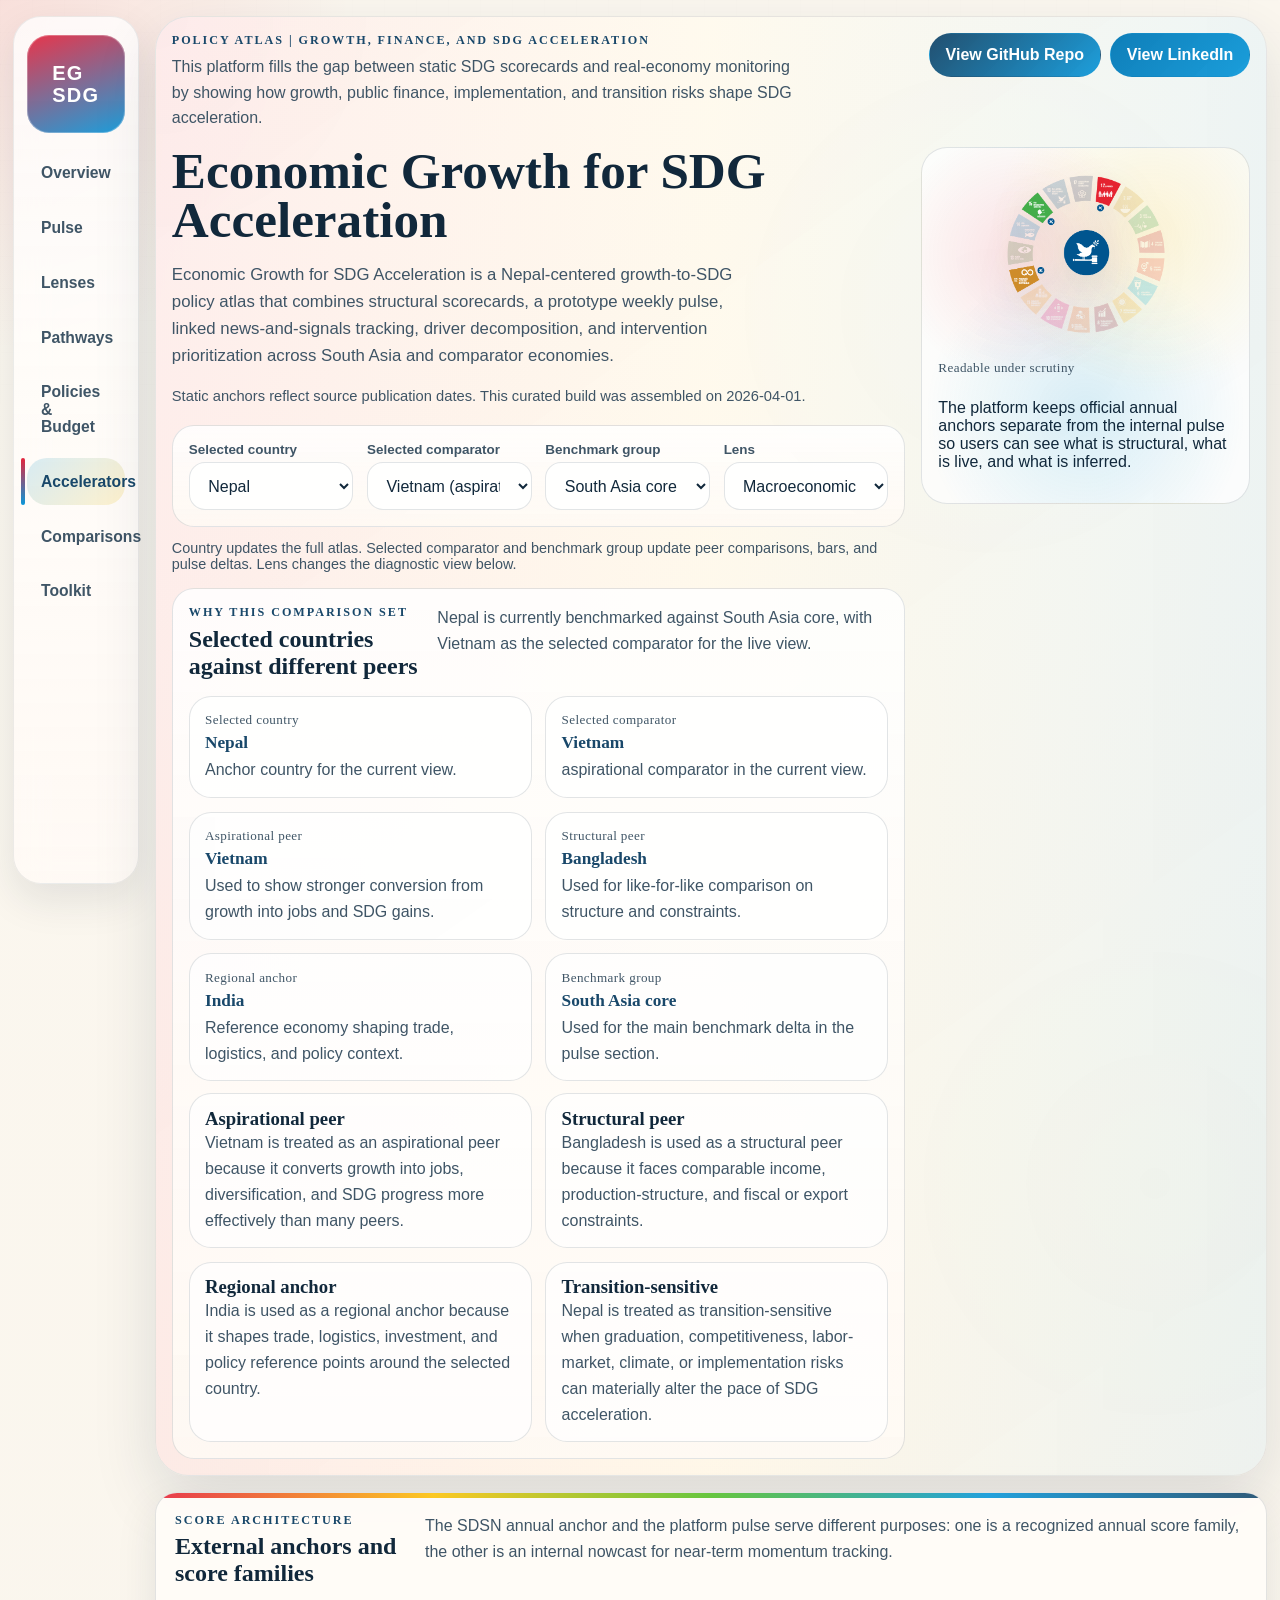
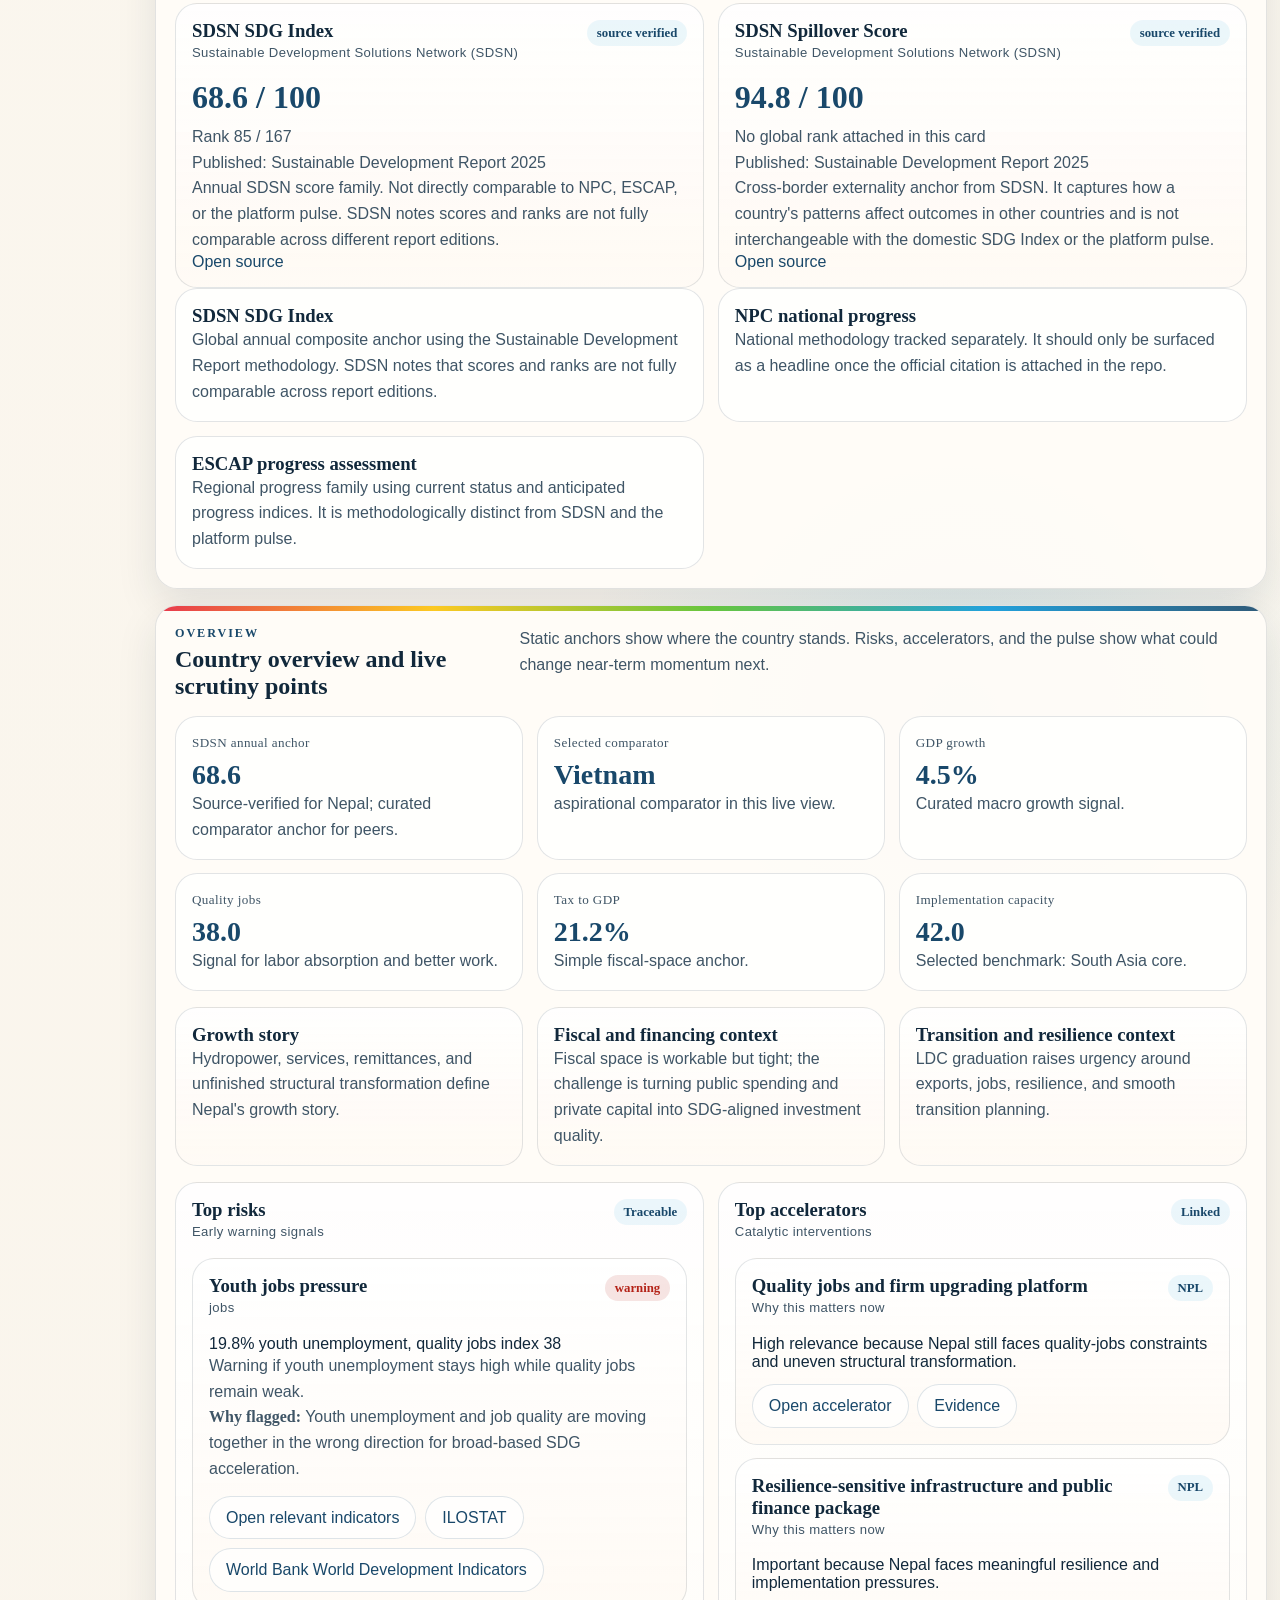
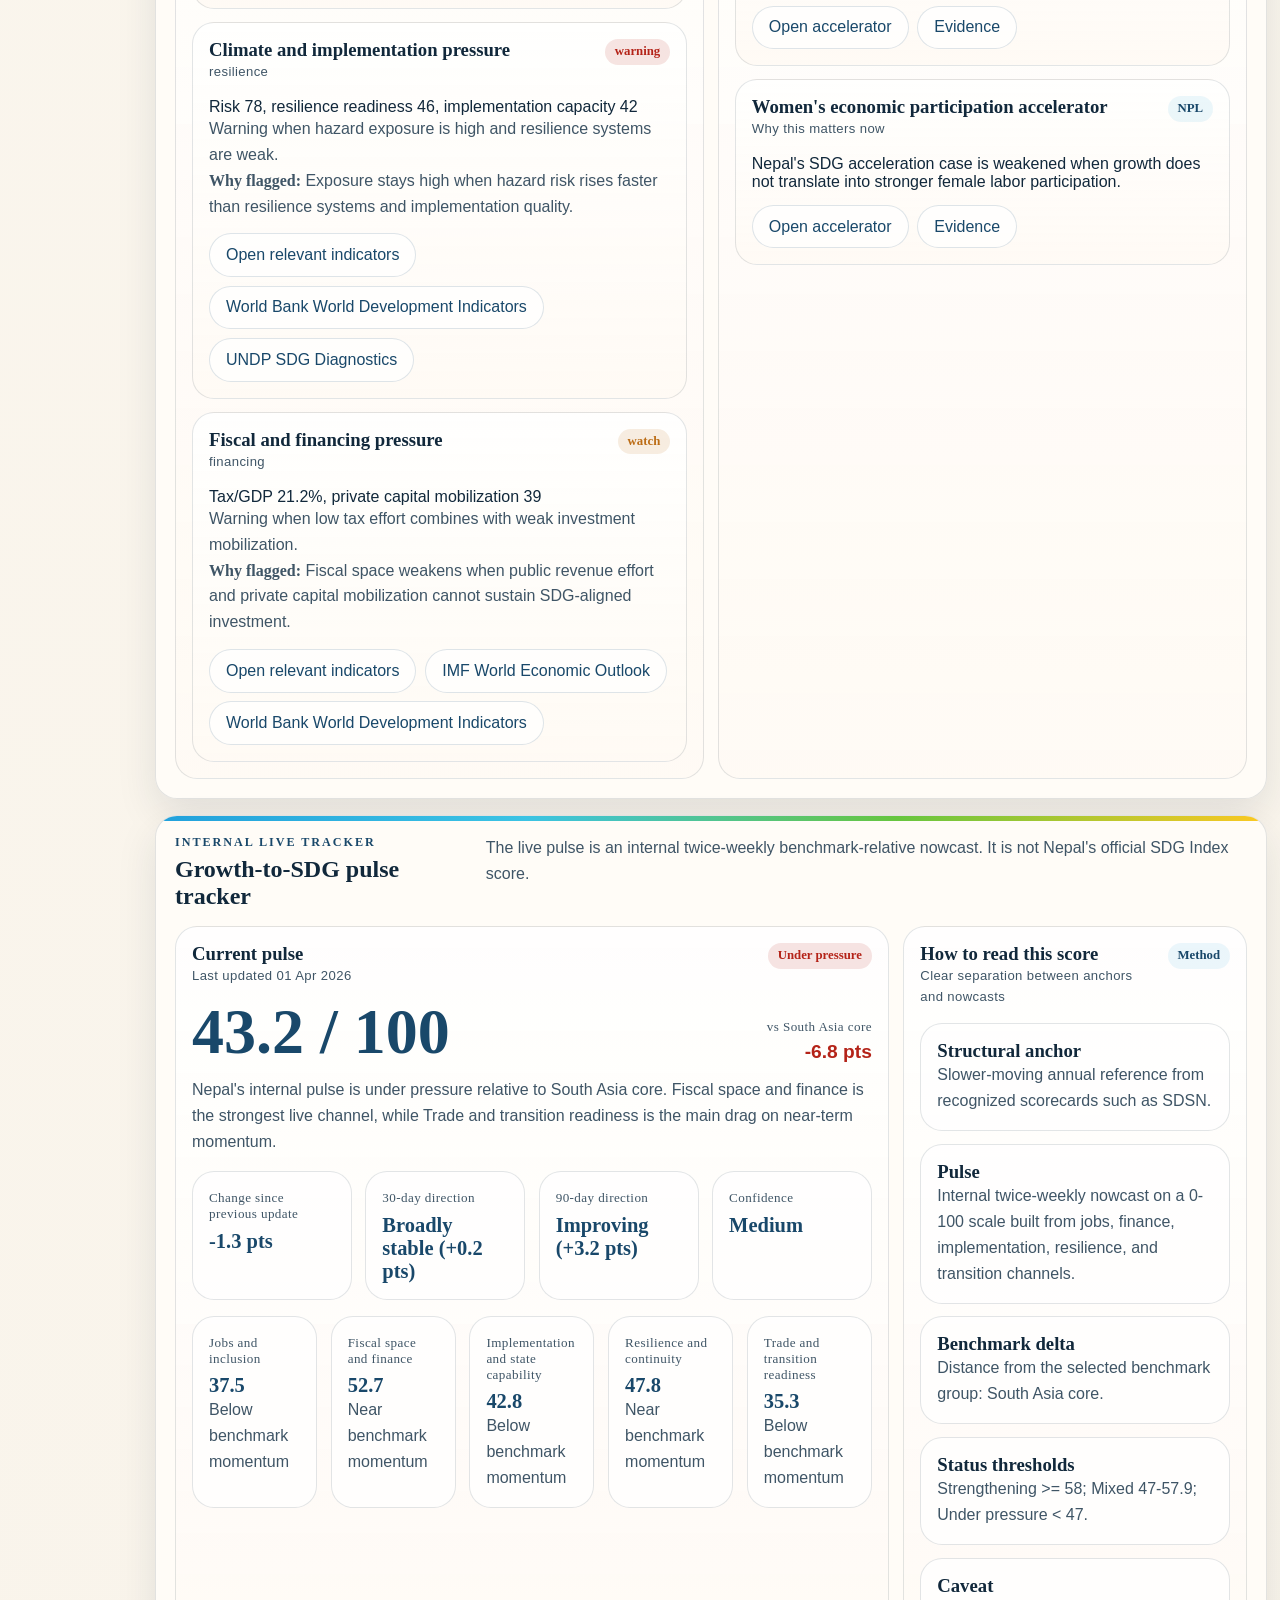
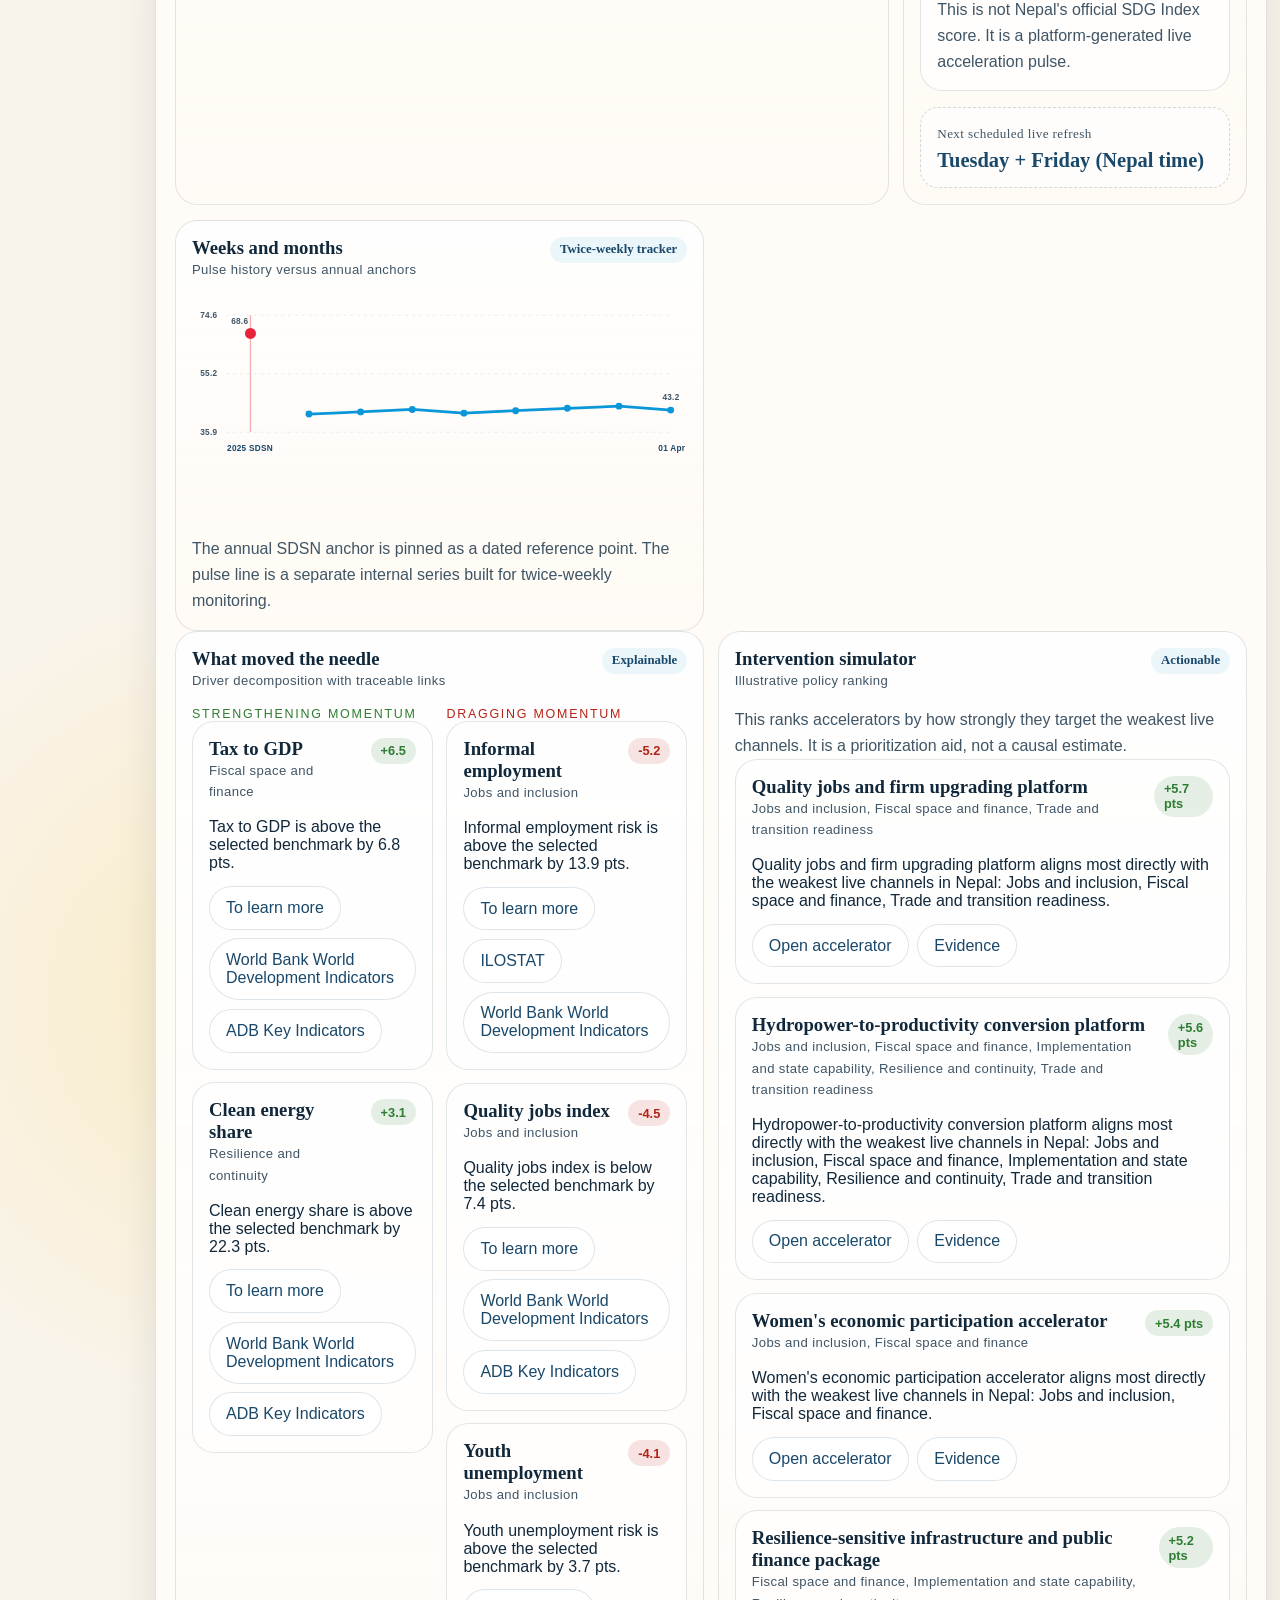
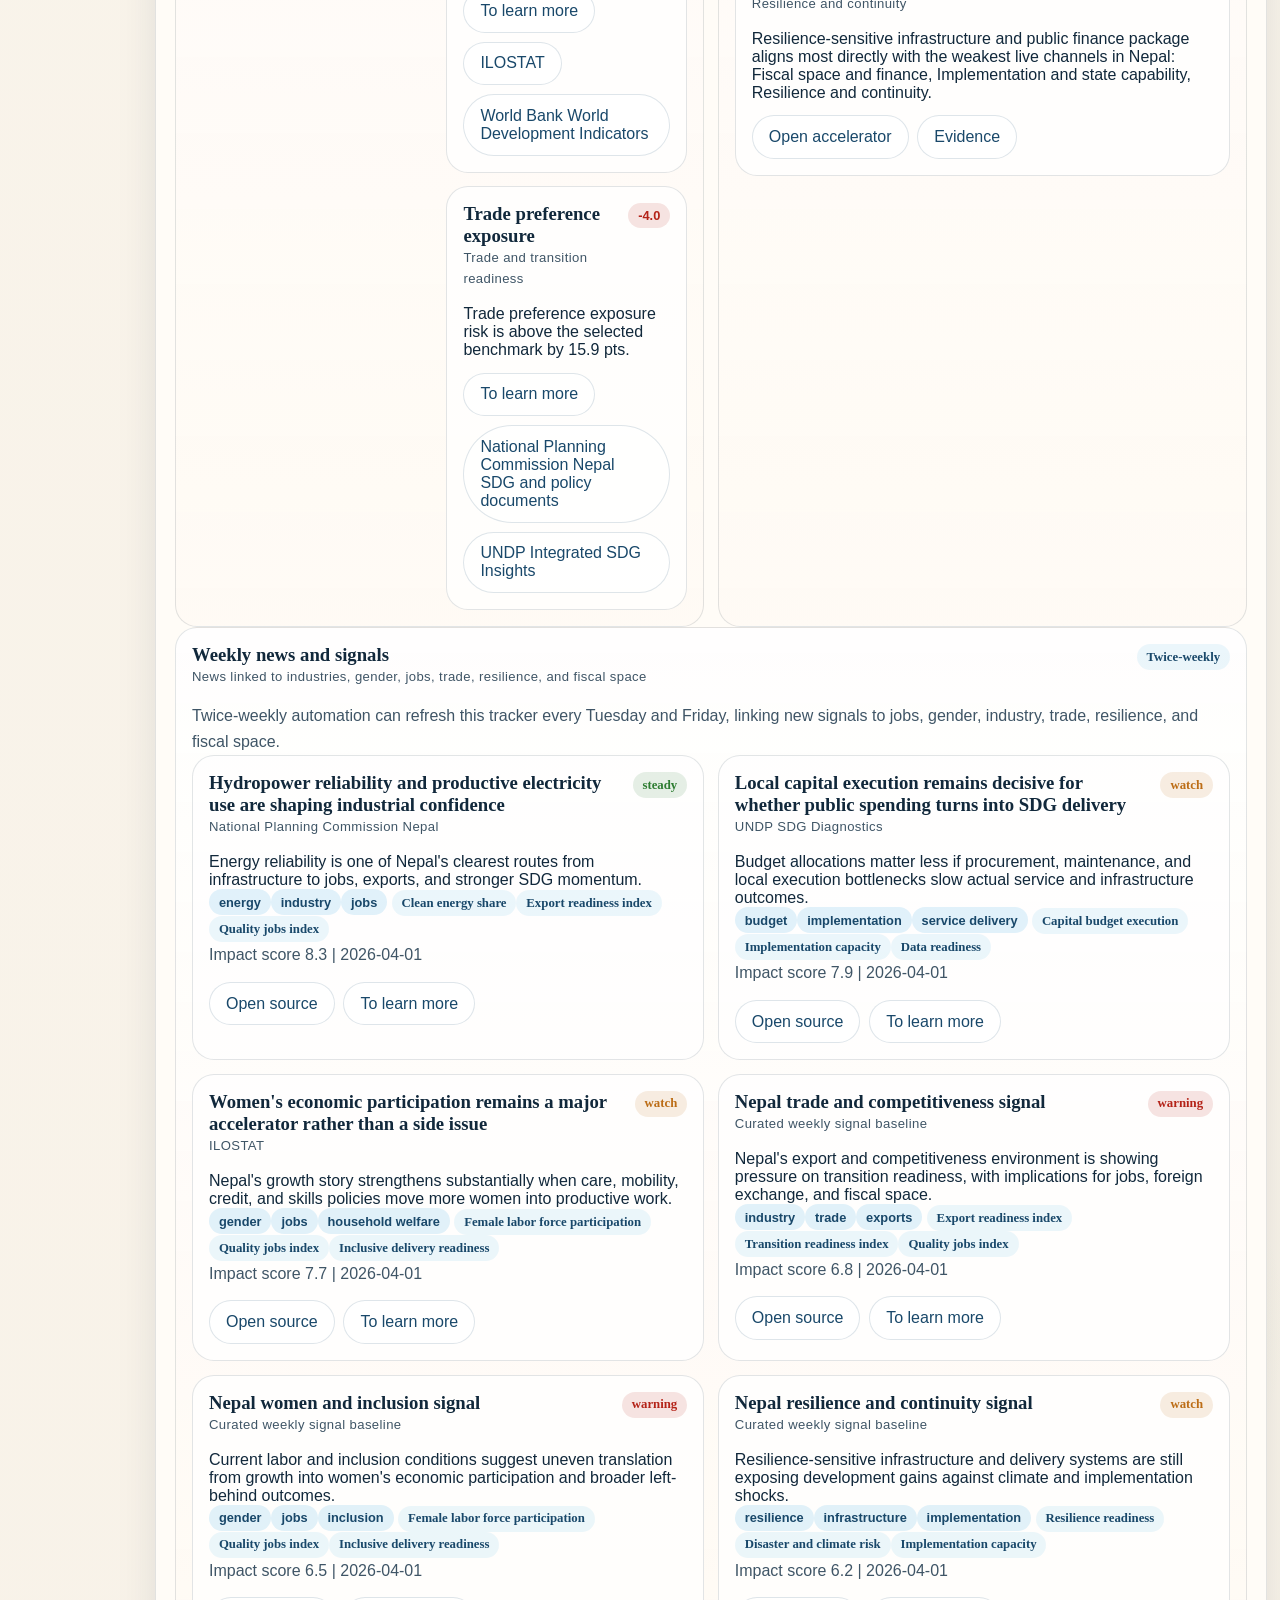
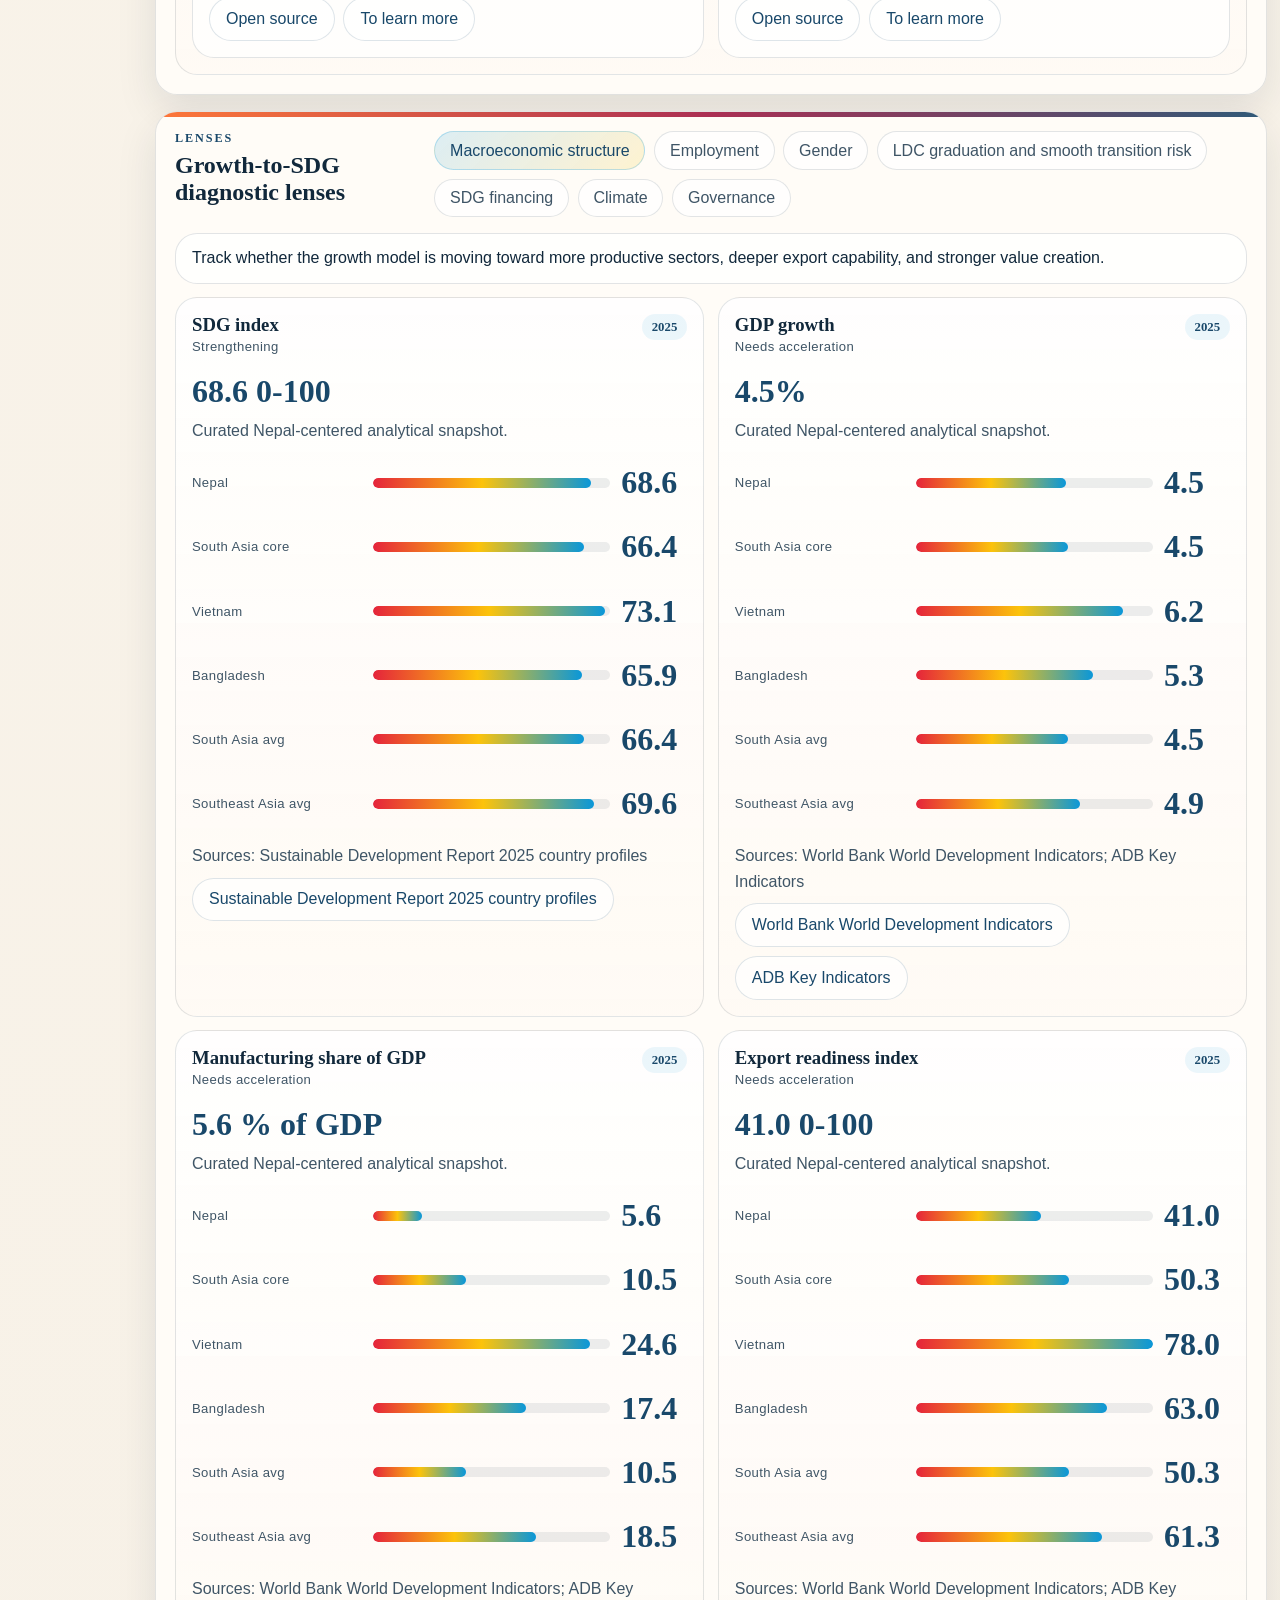
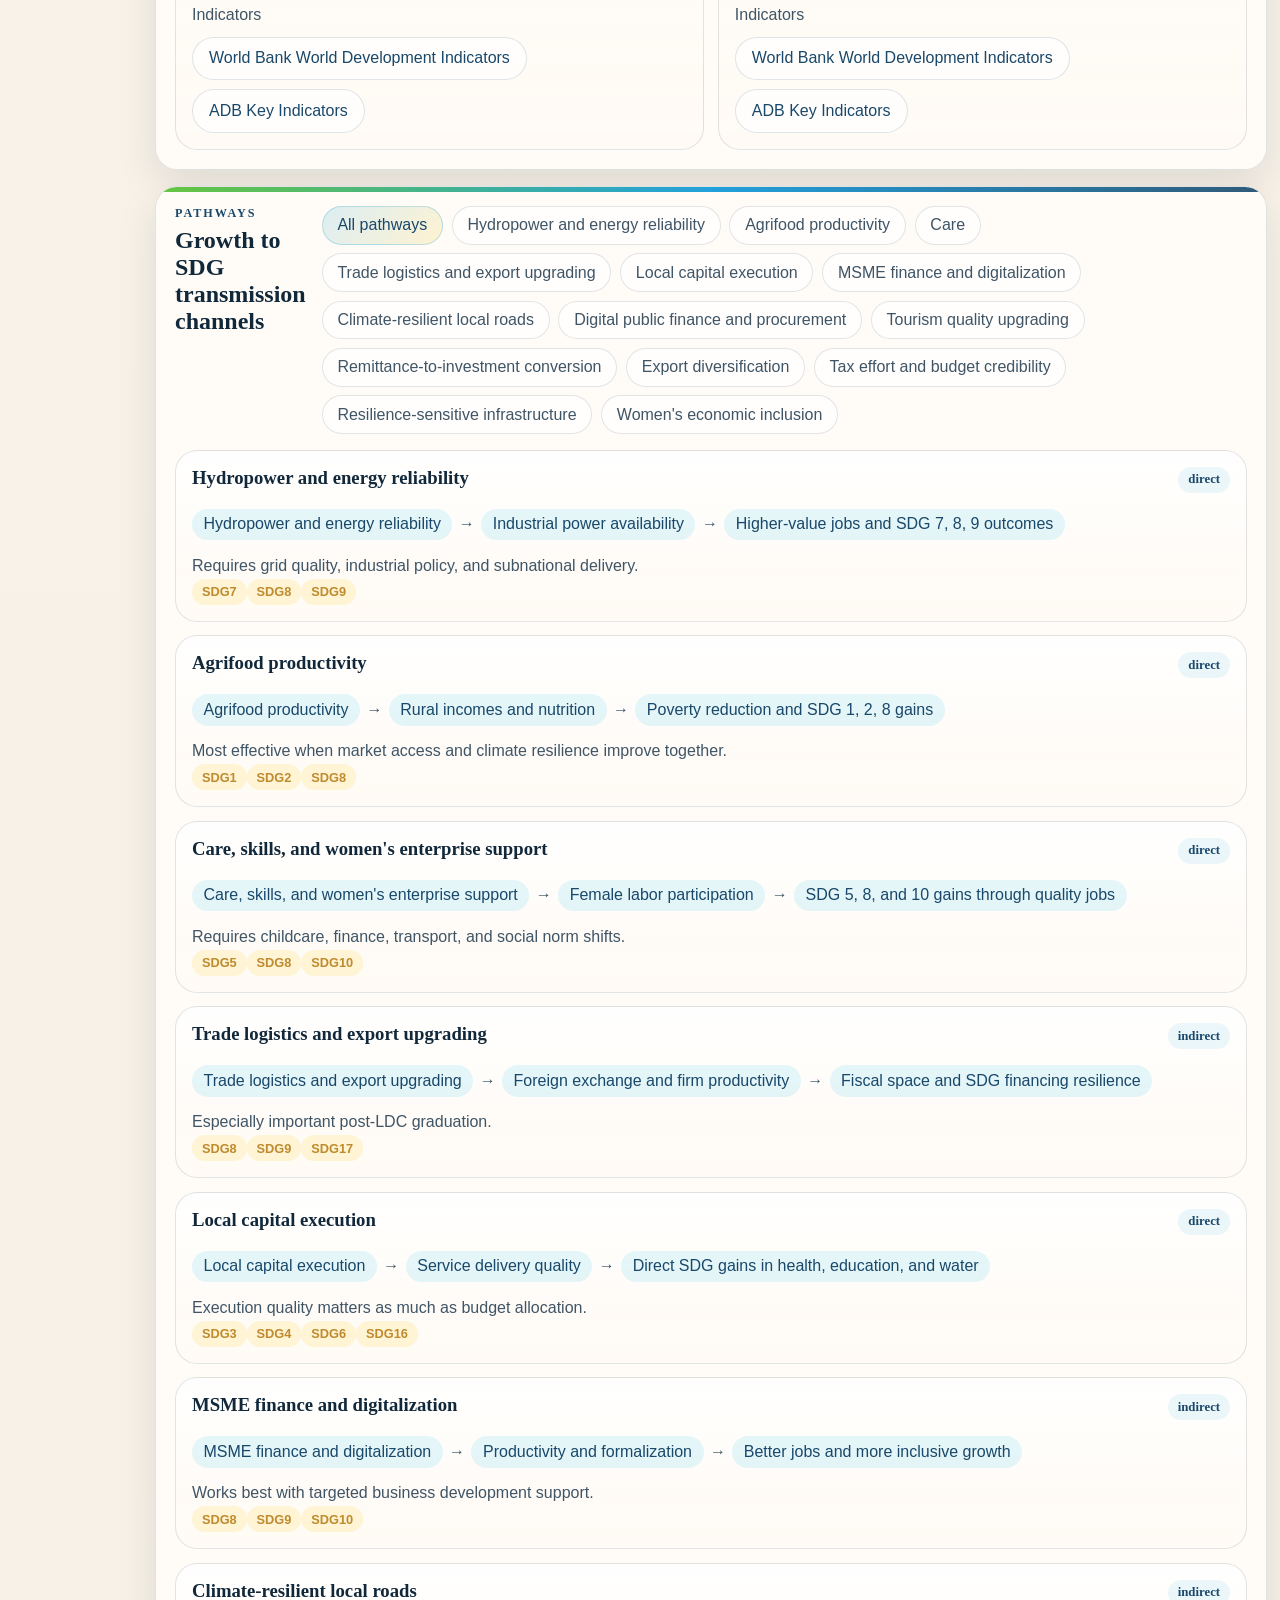
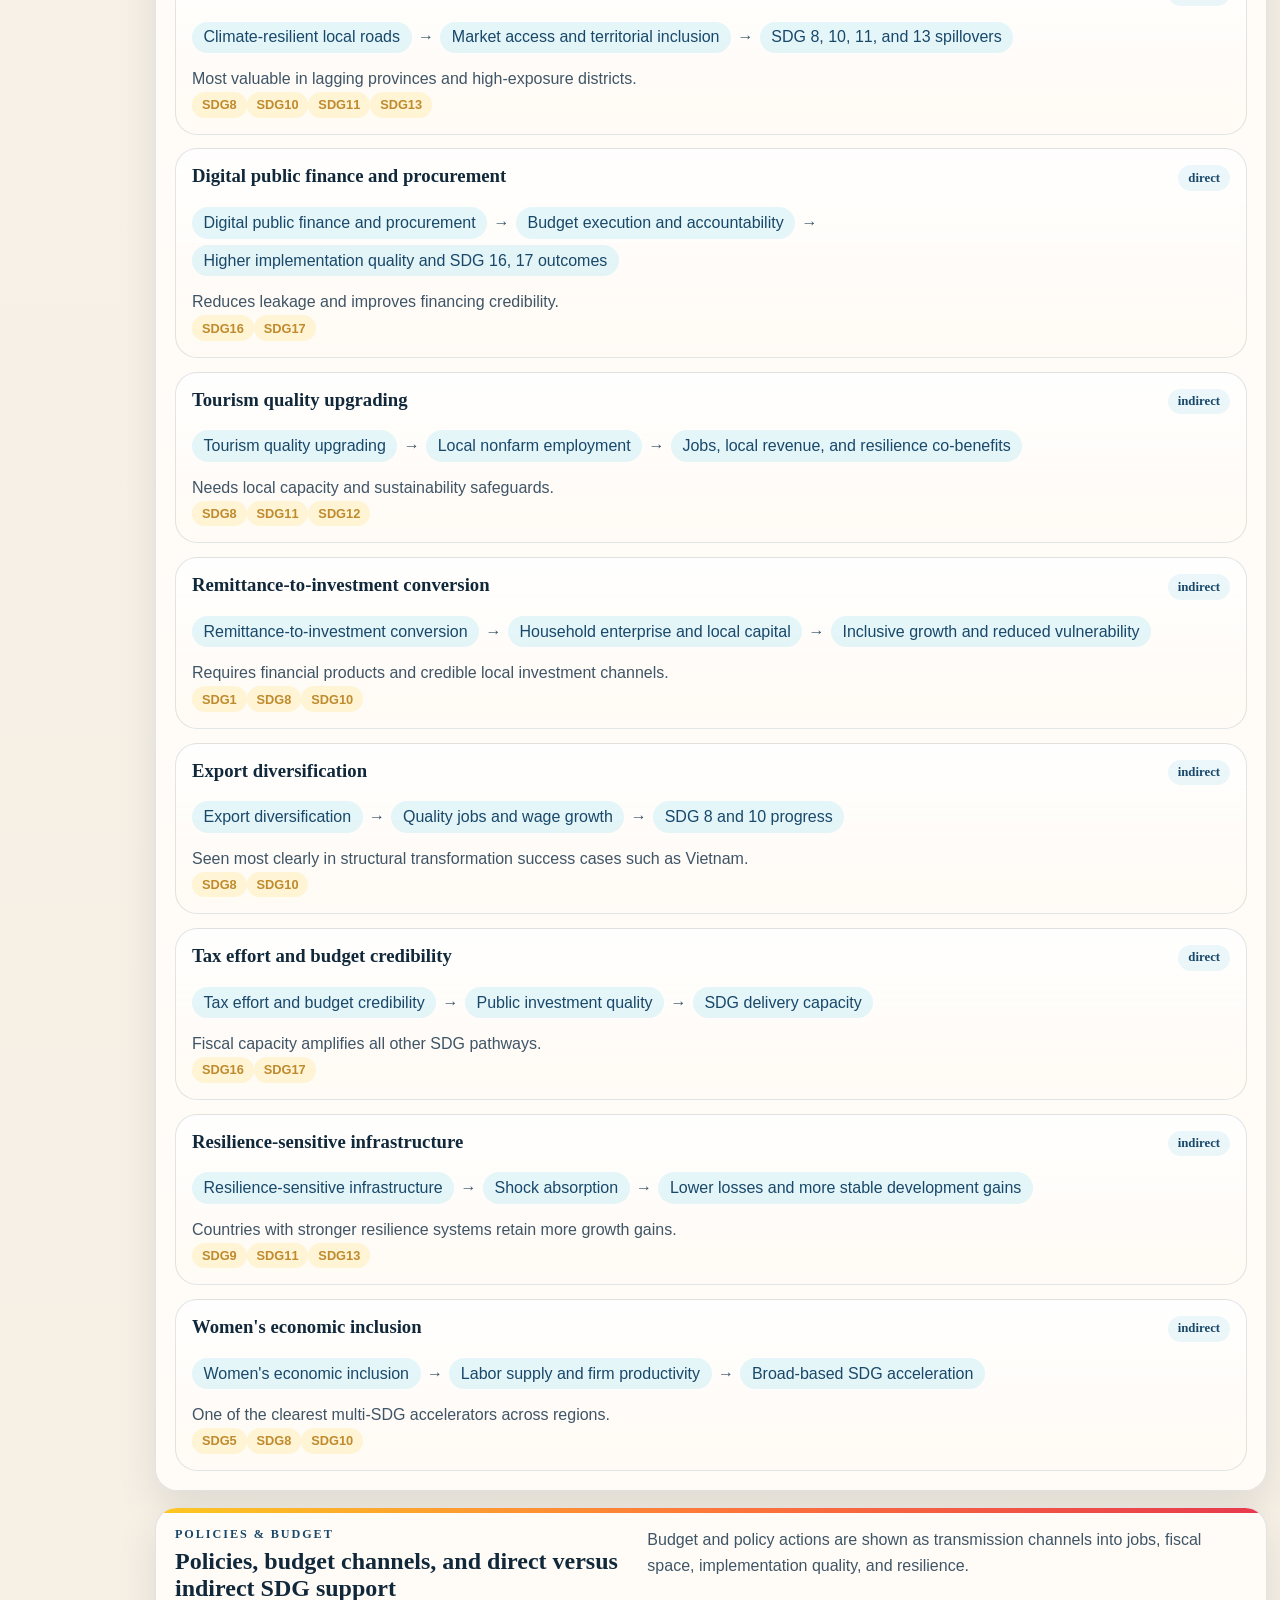
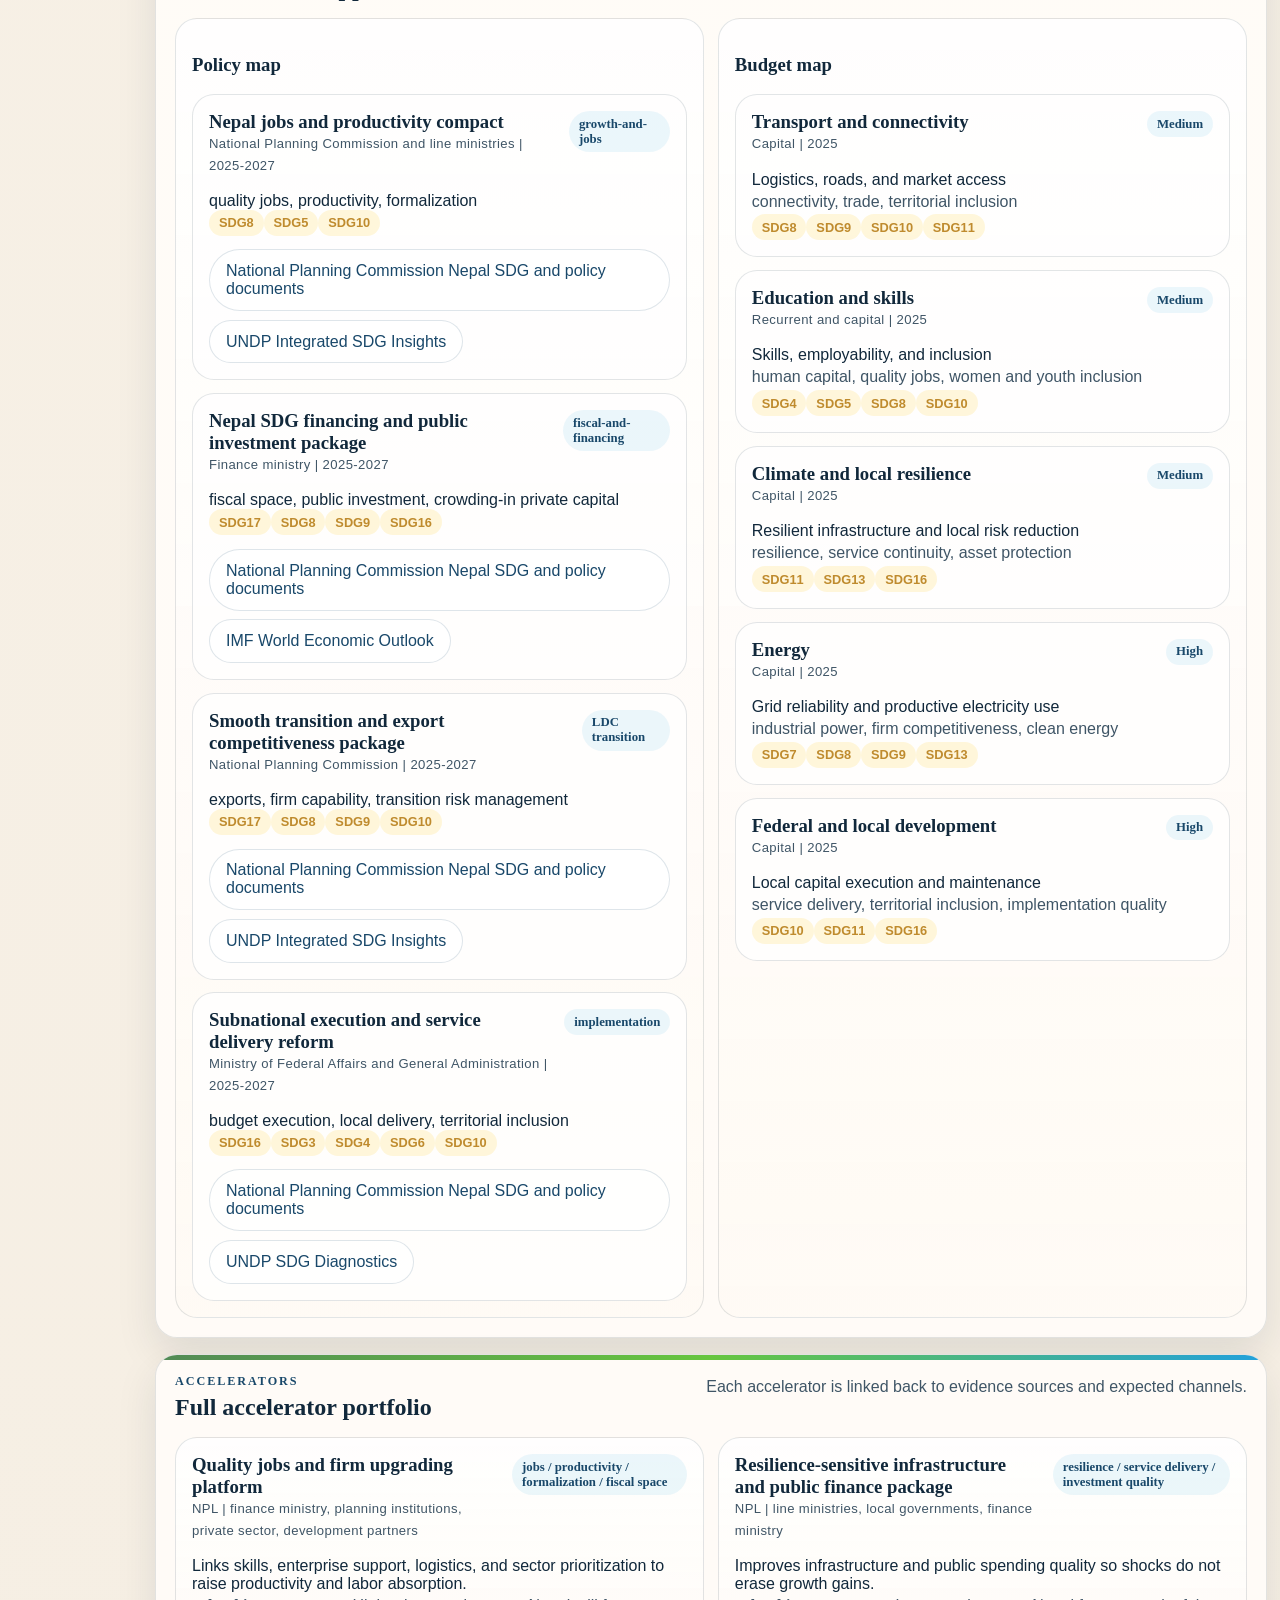
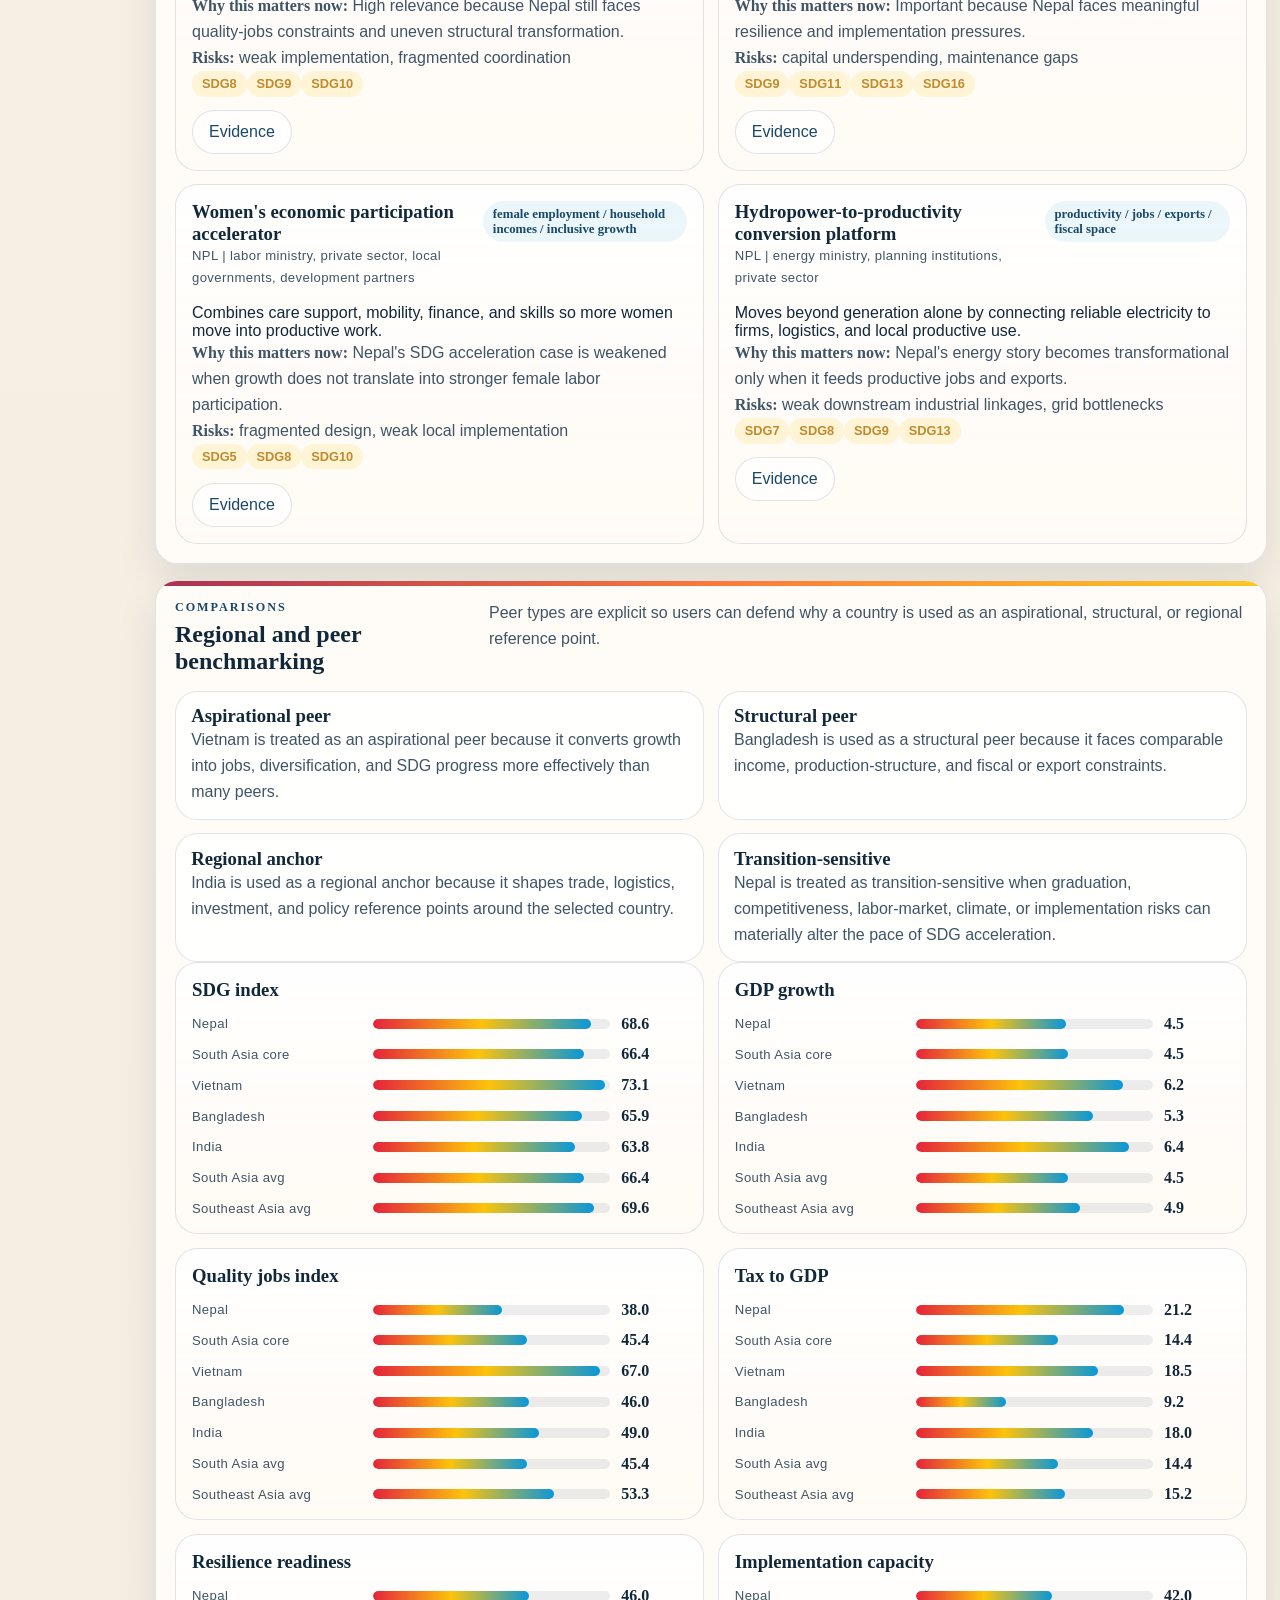
==== app/index.html @ 191ef78d "Use smaller SDG wheel logo and unfreeze hero" ====
<!DOCTYPE html>
<html lang="en">
  <head>
    <meta charset="UTF-8" />
    <meta name="viewport" content="width=device-width, initial-scale=1.0" />
    <meta name="theme-color" content="#0b2f45" />
    <meta name="mobile-web-app-capable" content="yes" />
    <meta name="apple-mobile-web-app-capable" content="yes" />
    <title>Economic Growth for SDG Acceleration</title>
    <link rel="manifest" href="./manifest.webmanifest" />
    <link rel="icon" href="./icon.svg" type="image/svg+xml" />
    <link rel="apple-touch-icon" href="./icon-192.png" />
    <link rel="stylesheet" href="./styles.css" />
  </head>
  <body>
    <div class="app-layout">
      <aside class="left-rail">
        <div class="rail-brand">EG<br />SDG</div>
        <nav class="rail-nav" aria-label="Section navigation">
          <a class="rail-link active" href="#overview">Overview</a>
          <a class="rail-link" href="#pulse">Pulse</a>
          <a class="rail-link" href="#lenses">Lenses</a>
          <a class="rail-link" href="#pathways">Pathways</a>
          <a class="rail-link" href="#policy-budget">Policies &amp; Budget</a>
          <a class="rail-link" href="#accelerators">Accelerators</a>
          <a class="rail-link" href="#comparisons">Comparisons</a>
          <a class="rail-link" href="#toolkit">Toolkit</a>
        </nav>
      </aside>

      <div class="content-shell">
        <header class="hero" id="overview">
          <div class="hero-topline">
            <div>
              <p class="eyebrow">Policy Atlas | Growth, Finance, and SDG Acceleration</p>
              <p class="gap-statement" id="gapStatement"></p>
            </div>
            <div class="top-actions">
              <a id="topGithubLink" class="button-secondary top-link-github" href="#" target="_blank" rel="noreferrer">View GitHub Repo</a>
              <a id="topLinkedinLink" class="button-secondary top-link-linkedin" href="#" target="_blank" rel="noreferrer">View LinkedIn</a>
            </div>
          </div>

          <div class="hero-main">
            <div class="hero-copy">
              <h1>Economic Growth for SDG Acceleration</h1>
              <p class="hero-description" id="heroDescription"></p>
              <p class="snapshot-stamp" id="snapshotStamp"></p>

              <div class="control-grid card-surface">
                <label>
                  <span>Selected country</span>
                  <select id="countrySelect"></select>
                </label>
                <label>
                  <span>Selected comparator</span>
                  <select id="peerSelect"></select>
                </label>
                <label>
                  <span>Benchmark group</span>
                  <select id="groupSelect"></select>
                </label>
                <label>
                  <span>Lens</span>
                  <select id="lensSelect"></select>
                </label>
              </div>
              <p class="control-note" id="controlNote"></p>

              <div class="peer-guide card-surface">
                <div class="section-head compact-head">
                  <div>
                    <p class="section-kicker">Why this comparison set</p>
                    <h2>Selected countries against different peers</h2>
                  </div>
                  <p class="section-note" id="heroPeerNote"></p>
                </div>
                <div id="peerStrip" class="peer-strip"></div>
                <div id="peerExplainGrid" class="peer-explain-grid"></div>
              </div>
            </div>

            <div class="hero-visual-card">
              <div class="hero-wheel-wrap">
                <img class="sdg-wheel-logo" src="./sdg-wheel-logo.png" alt="SDG wheel logo" />
              </div>
              <div class="hero-visual-note">
                <span class="panel-label">Readable under scrutiny</span>
                <p>The platform keeps official annual anchors separate from the internal pulse so users can see what is structural, what is live, and what is inferred.</p>
              </div>
            </div>
          </div>
        </header>

        <main class="main-stack">
          <section class="section-card card">
            <div class="section-head">
              <div>
                <p class="section-kicker">Score architecture</p>
                <h2>External anchors and score families</h2>
              </div>
              <p class="section-note" id="officialAnchorNote"></p>
            </div>
            <div id="externalAnchorGrid" class="card-grid anchor-grid"></div>
            <div id="scoreFamilyGrid" class="card-grid score-family-grid"></div>
          </section>

          <section class="section-card card overview-card-block">
            <div class="section-head">
              <div>
                <p class="section-kicker">Overview</p>
                <h2>Country overview and live scrutiny points</h2>
              </div>
              <p class="section-note">Static anchors show where the country stands. Risks, accelerators, and the pulse show what could change near-term momentum next.</p>
            </div>
            <div class="metric-grid" id="heroMetrics"></div>
            <div class="story-grid">
              <article class="story-card card-surface">
                <h3>Growth story</h3>
                <p id="growthStory"></p>
              </article>
              <article class="story-card card-surface">
                <h3>Fiscal and financing context</h3>
                <p id="financingStory"></p>
              </article>
              <article class="story-card card-surface">
                <h3>Transition and resilience context</h3>
                <p id="transitionStory"></p>
              </article>
            </div>
            <div class="dual-grid">
              <article class="subsection-card card-surface">
                <div class="subsection-head">
                  <div>
                    <h3>Top risks</h3>
                    <p class="mini-caption">Early warning signals</p>
                  </div>
                  <span class="mini-badge">Traceable</span>
                </div>
                <div id="riskList" class="stack-list"></div>
              </article>
              <article class="subsection-card card-surface">
                <div class="subsection-head">
                  <div>
                    <h3>Top accelerators</h3>
                    <p class="mini-caption">Catalytic interventions</p>
                  </div>
                  <span class="mini-badge">Linked</span>
                </div>
                <div id="topAccelerators" class="stack-list"></div>
              </article>
            </div>
          </section>

          <section id="pulse" class="section-card card pulse-section">
            <div class="section-head">
              <div>
                <p class="section-kicker">Internal live tracker</p>
                <h2>Growth-to-SDG pulse tracker</h2>
              </div>
              <p class="section-note" id="pulseMethodNote"></p>
            </div>

            <div class="pulse-hero-grid">
              <article class="pulse-primary card-surface">
                <div class="subsection-head">
                  <div>
                    <h3>Current pulse</h3>
                    <p class="mini-caption" id="pulseLastRefresh"></p>
                  </div>
                  <span class="status-badge" id="pulseStatusBadge">--</span>
                </div>
                <div class="pulse-score-row">
                  <strong id="pulseScore">--</strong>
                  <div class="pulse-delta-block">
                    <span class="metric-label" id="pulseBenchmarkLabel">vs selected benchmark</span>
                    <span id="pulseDelta" class="pulse-delta">--</span>
                  </div>
                </div>
                <p id="pulseSummaryText" class="indicator-note"></p>
                <div class="pulse-mini-metrics">
                  <article class="mini-metric card-surface soft-card">
                    <span class="metric-label">Change since previous update</span>
                    <strong id="pulseChangeSinceLast">--</strong>
                  </article>
                  <article class="mini-metric card-surface soft-card">
                    <span class="metric-label">30-day direction</span>
                    <strong id="pulse30Day">--</strong>
                  </article>
                  <article class="mini-metric card-surface soft-card">
                    <span class="metric-label">90-day direction</span>
                    <strong id="pulse90Day">--</strong>
                  </article>
                  <article class="mini-metric card-surface soft-card">
                    <span class="metric-label">Confidence</span>
                    <strong id="pulseConfidence">--</strong>
                  </article>
                </div>
                <div id="pulseChannels" class="channel-strip"></div>
              </article>

              <article class="score-explainer card-surface">
                <div class="subsection-head">
                  <div>
                    <h3>How to read this score</h3>
                    <p class="mini-caption">Clear separation between anchors and nowcasts</p>
                  </div>
                  <span class="mini-badge">Method</span>
                </div>
                <div id="scoreExplainer" class="explainer-list"></div>
                <div class="next-refresh-panel">
                  <span class="metric-label">Next scheduled live refresh</span>
                  <strong id="pulseNextRefresh">Tuesday + Friday</strong>
                </div>
              </article>
            </div>

            <div class="tracker-grid">
              <article class="tracker-panel card-surface">
                <div class="subsection-head">
                  <div>
                    <h3>Weeks and months</h3>
                    <p class="mini-caption">Pulse history versus annual anchors</p>
                  </div>
                  <span class="mini-badge">Twice-weekly tracker</span>
                </div>
                <div id="historyChart" class="svg-chart"></div>
                <p class="indicator-note" id="historyChartNote"></p>
              </article>
            </div>

            <div class="pulse-detail-grid">
              <article class="subsection-card card-surface">
                <div class="subsection-head">
                  <div>
                    <h3>What moved the needle</h3>
                    <p class="mini-caption">Driver decomposition with traceable links</p>
                  </div>
                  <span class="mini-badge">Explainable</span>
                </div>
                <div class="driver-columns">
                  <div>
                    <p class="driver-heading positive">Strengthening momentum</p>
                    <div id="positiveDrivers" class="stack-list compact-list"></div>
                  </div>
                  <div>
                    <p class="driver-heading negative">Dragging momentum</p>
                    <div id="negativeDrivers" class="stack-list compact-list"></div>
                  </div>
                </div>
              </article>

              <article class="subsection-card card-surface">
                <div class="subsection-head">
                  <div>
                    <h3>Intervention simulator</h3>
                    <p class="mini-caption">Illustrative policy ranking</p>
                  </div>
                  <span class="mini-badge">Actionable</span>
                </div>
                <p class="indicator-note">This ranks accelerators by how strongly they target the weakest live channels. It is a prioritization aid, not a causal estimate.</p>
                <div id="interventionPriority" class="stack-list compact-list"></div>
              </article>
            </div>

            <article class="subsection-card card-surface news-board-card">
              <div class="subsection-head">
                <div>
                  <h3>Weekly news and signals</h3>
                  <p class="mini-caption">News linked to industries, gender, jobs, trade, resilience, and fiscal space</p>
                </div>
                <span class="mini-badge">Twice-weekly</span>
              </div>
              <p class="indicator-note" id="newsRefreshNote"></p>
              <div id="newsSignalBoard" class="news-signal-grid"></div>
            </article>
          </section>

          <section id="lenses" class="section-card card">
            <div class="section-head">
              <div>
                <p class="section-kicker">Lenses</p>
                <h2>Growth-to-SDG diagnostic lenses</h2>
              </div>
              <div class="chip-row" id="lensChips"></div>
            </div>
            <div id="lensIntro" class="lens-intro card-surface soft-card"></div>
            <div id="lensIndicatorGrid" class="indicator-grid"></div>
          </section>

          <section id="pathways" class="section-card card">
            <div class="section-head">
              <div>
                <p class="section-kicker">Pathways</p>
                <h2>Growth to SDG transmission channels</h2>
              </div>
              <div class="chip-row" id="pathwayFilters"></div>
            </div>
            <div id="pathwayExplorer" class="pathway-grid"></div>
          </section>

          <section id="policy-budget" class="section-card card">
            <div class="section-head">
              <div>
                <p class="section-kicker">Policies &amp; Budget</p>
                <h2>Policies, budget channels, and direct versus indirect SDG support</h2>
              </div>
              <p class="section-note">Budget and policy actions are shown as transmission channels into jobs, fiscal space, implementation quality, and resilience.</p>
            </div>
            <div class="dual-grid">
              <article class="subsection-card card-surface">
                <h3>Policy map</h3>
                <div id="policyList" class="stack-list"></div>
              </article>
              <article class="subsection-card card-surface">
                <h3>Budget map</h3>
                <div id="budgetList" class="stack-list"></div>
              </article>
            </div>
          </section>

          <section id="accelerators" class="section-card card">
            <div class="section-head">
              <div>
                <p class="section-kicker">Accelerators</p>
                <h2>Full accelerator portfolio</h2>
              </div>
              <p class="section-note">Each accelerator is linked back to evidence sources and expected channels.</p>
            </div>
            <div id="acceleratorGrid" class="card-grid"></div>
          </section>

          <section id="comparisons" class="section-card card">
            <div class="section-head">
              <div>
                <p class="section-kicker">Comparisons</p>
                <h2>Regional and peer benchmarking</h2>
              </div>
              <p class="section-note">Peer types are explicit so users can defend why a country is used as an aspirational, structural, or regional reference point.</p>
            </div>
            <div id="comparisonPeerGuide" class="peer-explain-grid comparison-guide"></div>
            <div id="comparisonGrid" class="comparison-grid"></div>
          </section>

          <section id="toolkit" class="section-card card">
            <div class="section-head">
              <div>
                <p class="section-kicker">Toolkit</p>
                <h2>Country analysis instruments</h2>
              </div>
              <p class="section-note">This is the analytical toolkit behind the platform's narratives and prioritization logic.</p>
            </div>
            <div id="toolkitGrid" class="card-grid"></div>
          </section>

          <section id="sources" class="section-card card">
            <div class="section-head">
              <div>
                <p class="section-kicker">Methods and sources</p>
                <h2>Traceability, caveats, and documentation</h2>
              </div>
              <p class="section-note" id="methodNote"></p>
            </div>
            <div class="dual-grid methods-grid">
              <article class="subsection-card card-surface">
                <h3>Methodology and repo</h3>
                <p class="indicator-note">Use the repository for the full methodology, data files, workflow history, and evidence trail behind the platform's public view.</p>
                <div class="link-stack" id="methodLinkStack"></div>
              </article>
              <article class="subsection-card card-surface">
                <h3>Source registry</h3>
                <div id="sourceList" class="stack-list"></div>
              </article>
            </div>
          </section>
        </main>

        <footer class="site-footer">
          <div>
            <strong>Economic Growth for SDG Acceleration</strong>
            <p id="footerCredit">Developer - Applied Economist NIRNAYA BHATTA</p>
          </div>
          <div class="footer-links">
            <a id="footerGithubLink" href="#" target="_blank" rel="noreferrer">GitHub</a>
            <a id="footerLinkedinLink" href="#" target="_blank" rel="noreferrer">LinkedIn</a>
          </div>
        </footer>
      </div>
    </div>

    <script src="./app.js" type="module"></script>
  </body>
</html>
---- app/styles.css ----
:root {
  --bg-1: #fbf7ef;
  --bg-2: #f4ece0;
  --surface: rgba(255, 251, 246, 0.82);
  --surface-strong: rgba(255, 252, 248, 0.94);
  --surface-soft: rgba(255, 255, 255, 0.68);
  --ink: #11283b;
  --ink-soft: #3f5566;
  --line: rgba(17, 40, 59, 0.12);
  --shadow-lg: 0 24px 64px rgba(17, 40, 59, 0.13);
  --shadow-md: 0 16px 40px rgba(17, 40, 59, 0.1);
  --radius-xl: 30px;
  --radius-lg: 22px;
  --radius-md: 16px;
  --red: #e5243b;
  --orange: #fd6925;
  --amber: #fcc30b;
  --green: #56c02b;
  --blue: #0a97d9;
  --navy: #19486a;
  --teal: #26bde2;
  --moss: #3f7e44;
  --rose: #a21942;
  --gold: #bf8b2e;
  --danger: #b42318;
  --warning: #bc6d16;
  --success: #2e7d32;
}

* {
  box-sizing: border-box;
}

html {
  scroll-behavior: smooth;
}

body {
  margin: 0;
  min-height: 100vh;
  color: var(--ink);
  font-family: "Avenir Next", "Segoe UI", sans-serif;
  background:
    radial-gradient(circle at top left, rgba(229, 36, 59, 0.11), transparent 22rem),
    radial-gradient(circle at 20% 30%, rgba(252, 195, 11, 0.16), transparent 26rem),
    radial-gradient(circle at 75% 12%, rgba(10, 151, 217, 0.12), transparent 24rem),
    radial-gradient(circle at 78% 40%, rgba(86, 192, 43, 0.14), transparent 18rem),
    linear-gradient(180deg, var(--bg-1), var(--bg-2));
  -webkit-text-size-adjust: 100%;
}

body::before {
  content: "";
  position: fixed;
  inset: 0;
  pointer-events: none;
  background-image:
    linear-gradient(rgba(17, 40, 59, 0.02) 1px, transparent 1px),
    linear-gradient(90deg, rgba(17, 40, 59, 0.02) 1px, transparent 1px);
  background-size: 32px 32px;
  mask-image: linear-gradient(180deg, rgba(0, 0, 0, 0.28), transparent 70%);
}

h1,
h2,
h3,
h4,
strong,
.eyebrow,
.section-kicker,
.metric-label,
.mini-badge,
.status-badge,
.pill,
.panel-label {
  font-family: "Iowan Old Style", "Palatino Linotype", serif;
}

button,
select,
a {
  font: inherit;
}

a {
  color: var(--navy);
  text-decoration: none;
}

a:hover {
  text-decoration: underline;
}

img {
  max-width: 100%;
  display: block;
}

.app-layout {
  width: min(1580px, calc(100% - 1.6rem));
  margin: 0 auto;
  padding: 1rem 0 2.8rem;
  display: grid;
  grid-template-columns: 126px minmax(0, 1fr);
  gap: 1rem;
}

.left-rail {
  position: sticky;
  top: 1rem;
  align-self: start;
  display: flex;
  flex-direction: column;
  gap: 1rem;
  padding: 1.1rem 0.8rem;
  min-height: calc(100vh - 2rem);
  border: 1px solid rgba(17, 40, 59, 0.08);
  border-radius: 28px;
  background: linear-gradient(180deg, rgba(255, 255, 255, 0.76), rgba(255, 250, 245, 0.9));
  backdrop-filter: blur(16px);
  box-shadow: var(--shadow-md);
}

.rail-brand {
  display: grid;
  place-items: center;
  aspect-ratio: 1;
  border-radius: 22px;
  background: linear-gradient(160deg, rgba(229, 36, 59, 0.92), rgba(10, 151, 217, 0.92));
  color: white;
  font-size: 1.25rem;
  font-weight: 800;
  line-height: 1.1;
  text-transform: uppercase;
  letter-spacing: 0.06em;
  box-shadow: inset 0 0 0 1px rgba(255, 255, 255, 0.28);
}

.rail-nav {
  display: flex;
  flex-direction: column;
  gap: 0.45rem;
}

.rail-link {
  position: relative;
  padding: 0.95rem 0.9rem;
  border-radius: 20px;
  color: var(--ink-soft);
  font-size: 0.98rem;
  font-weight: 700;
  line-height: 1.1;
  text-decoration: none;
  transition: transform 0.18s ease, background 0.18s ease, color 0.18s ease;
}

.rail-link:hover {
  background: rgba(10, 151, 217, 0.08);
  color: var(--ink);
  text-decoration: none;
  transform: translateX(1px);
}

.rail-link.active {
  background: linear-gradient(135deg, rgba(10, 151, 217, 0.16), rgba(252, 195, 11, 0.18));
  color: var(--navy);
  font-weight: 700;
}

.rail-link.active::before {
  content: "";
  position: absolute;
  inset: 0 auto 0 -0.35rem;
  width: 4px;
  border-radius: 999px;
  background: linear-gradient(180deg, var(--red), var(--blue));
}

.content-shell {
  min-width: 0;
}

.card,
.card-surface,
.soft-card,
.overview-card,
.news-card,
.peer-strip-card,
.peer-explain-card {
  border: 1px solid var(--line);
  border-radius: var(--radius-lg);
  background: var(--surface-strong);
  box-shadow: var(--shadow-md);
}

.card-surface,
.soft-card,
.overview-card,
.news-card,
.peer-strip-card,
.peer-explain-card {
  box-shadow: none;
}

.hero {
  position: relative;
  overflow: hidden;
  padding: 1rem;
  border: 1px solid rgba(17, 40, 59, 0.1);
  border-radius: 34px;
  background:
    linear-gradient(145deg, rgba(255, 253, 250, 0.92), rgba(255, 248, 240, 0.9)),
    radial-gradient(circle at top left, rgba(229, 36, 59, 0.14), transparent 16rem),
    radial-gradient(circle at 75% 20%, rgba(10, 151, 217, 0.14), transparent 18rem),
    radial-gradient(circle at 90% 80%, rgba(86, 192, 43, 0.11), transparent 18rem);
  backdrop-filter: blur(20px);
  box-shadow: var(--shadow-lg);
}

.hero::before {
  content: "";
  position: absolute;
  inset: 0;
  background: linear-gradient(90deg, rgba(229, 36, 59, 0.1), rgba(252, 195, 11, 0.06), rgba(10, 151, 217, 0.1));
  opacity: 0.7;
  pointer-events: none;
}

.hero-topline,
.hero-main,
.main-stack,
.section-head,
.subsection-head,
.link-row,
.footer-links,
.top-actions,
.chip-row,
.chip-set,
.pathway-flow,
.pulse-score-row,
.pulse-mini-metrics,
.driver-columns,
.site-footer {
  position: relative;
  z-index: 1;
}

.hero-topline {
  display: flex;
  align-items: flex-start;
  justify-content: space-between;
  gap: 1rem;
  margin-bottom: 1rem;
}

.eyebrow,
.section-kicker {
  margin: 0 0 0.35rem;
  font-size: 0.76rem;
  font-weight: 700;
  letter-spacing: 0.16em;
  text-transform: uppercase;
  color: var(--navy);
}

.gap-statement,
.hero-description,
.snapshot-stamp,
.section-note,
.indicator-note,
.mini-caption,
.meta-line,
.peer-explain-card p,
.story-card p,
.tool-card p,
.score-family-card p,
.peer-strip-card p,
.explainer-item p {
  margin: 0;
  color: var(--ink-soft);
  line-height: 1.62;
}

.gap-statement {
  font-size: 1rem;
  max-width: 70ch;
}

.top-actions {
  display: flex;
  gap: 0.55rem;
  flex-wrap: wrap;
  justify-content: flex-end;
}

.button-secondary,
.method-link,
.link-row a,
.footer-links a {
  display: inline-flex;
  align-items: center;
  justify-content: center;
  gap: 0.35rem;
  padding: 0.74rem 1rem;
  border-radius: 999px;
  border: 1px solid rgba(25, 72, 106, 0.14);
  background: rgba(255, 255, 255, 0.7);
  color: var(--navy);
  text-decoration: none;
  transition: transform 0.18s ease, box-shadow 0.18s ease, background 0.18s ease;
}

.top-link-github {
  background: linear-gradient(135deg, rgba(25, 72, 106, 0.96), rgba(10, 151, 217, 0.92));
  color: #fff;
  border-color: transparent;
  font-weight: 700;
}

.top-link-linkedin {
  background: linear-gradient(135deg, rgba(0, 119, 181, 0.94), rgba(10, 151, 217, 0.92));
  color: #fff;
  border-color: transparent;
  font-weight: 700;
}

.button-secondary:hover,
.method-link:hover,
.link-row a:hover,
.footer-links a:hover {
  text-decoration: none;
  transform: translateY(-1px);
  box-shadow: 0 10px 24px rgba(25, 72, 106, 0.12);
  background: rgba(255, 255, 255, 0.9);
}

.hero-main {
  display: grid;
  grid-template-columns: minmax(0, 1.45fr) minmax(280px, 0.65fr);
  gap: 1rem;
  align-items: start;
}

.hero-copy {
  display: grid;
  gap: 1rem;
}

.hero-copy h1 {
  margin: 0;
  font-size: clamp(2.45rem, 4vw, 4.35rem);
  line-height: 0.95;
  color: var(--ink);
}

.hero-description {
  font-size: 1.05rem;
  max-width: 64ch;
}

.snapshot-stamp {
  font-size: 0.92rem;
}

.control-note {
  font-size: 0.9rem;
  color: var(--ink-soft);
  margin: -0.2rem 0 0;
}

.control-grid {
  display: grid;
  grid-template-columns: repeat(4, minmax(0, 1fr));
  gap: 0.75rem;
  padding: 1rem;
  background: linear-gradient(180deg, rgba(255, 255, 255, 0.76), rgba(255, 249, 242, 0.88));
}

label {
  display: grid;
  gap: 0.32rem;
}

label span {
  color: var(--ink-soft);
  font-size: 0.84rem;
  font-weight: 600;
}

select {
  width: 100%;
  min-height: 48px;
  padding: 0.78rem 0.9rem;
  border-radius: 16px;
  border: 1px solid rgba(17, 40, 59, 0.12);
  background: rgba(255, 255, 255, 0.9);
  color: var(--ink);
}

.peer-guide {
  padding: 1rem;
  background: linear-gradient(180deg, rgba(255, 249, 244, 0.85), rgba(255, 255, 255, 0.72));
}

.compact-head {
  margin-bottom: 0.8rem;
}

.compact-head h2,
.section-head h2,
.subsection-head h3,
.story-card h3,
.score-family-card h3,
.peer-explain-card h3,
.anchor-card h3,
.metric-card strong,
.indicator-card h3,
.pathway-card h3,
.accelerator-card h3,
.tool-card h3,
.news-card h3,
.overview-card h3,
.explainer-item h3,
.comparison-card h3,
.tracker-panel h3,
.pulse-primary h3,
.score-explainer h3 {
  margin: 0;
}

.peer-strip {
  display: grid;
  grid-template-columns: repeat(3, minmax(0, 1fr));
  gap: 0.75rem;
  margin-bottom: 0.75rem;
}

.peer-strip-card,
.peer-explain-card {
  padding: 0.85rem 0.95rem;
  background: rgba(255, 255, 255, 0.74);
}

.peer-strip-card strong {
  display: block;
  margin: 0.2rem 0 0.25rem;
  font-size: 1.08rem;
  color: var(--navy);
}

.peer-explain-grid {
  display: grid;
  grid-template-columns: repeat(4, minmax(0, 1fr));
  gap: 0.75rem;
}

.hero-visual-card {
  display: grid;
  gap: 0.95rem;
  align-self: start;
  padding: 1rem;
  border-radius: 26px;
  border: 1px solid rgba(17, 40, 59, 0.12);
  background:
    radial-gradient(circle at 30% 30%, rgba(229, 36, 59, 0.13), transparent 8rem),
    radial-gradient(circle at 70% 24%, rgba(252, 195, 11, 0.16), transparent 10rem),
    radial-gradient(circle at 50% 75%, rgba(10, 151, 217, 0.15), transparent 10rem),
    rgba(255, 255, 255, 0.72);
}

.hero-wheel-wrap {
  position: relative;
  min-height: 180px;
  display: grid;
  place-items: center;
}

.sdg-wheel-logo {
  width: min(100%, 185px);
  filter: drop-shadow(0 10px 18px rgba(25, 72, 106, 0.12));
}

.hero-visual-note {
  display: grid;
  gap: 0.45rem;
}

.panel-label,
.metric-label,
.mini-caption,
.chart-label,
.chip-label {
  font-size: 0.82rem;
  letter-spacing: 0.03em;
  color: var(--ink-soft);
}

.main-stack {
  display: grid;
  gap: 1rem;
  margin-top: 1rem;
}

.section-card {
  position: relative;
  padding: 1.2rem;
  overflow: hidden;
  scroll-margin-top: 18rem;
}

.section-card::before {
  content: "";
  position: absolute;
  inset: 0 0 auto 0;
  height: 5px;
  background: linear-gradient(90deg, var(--red), var(--amber), var(--green), var(--blue), var(--navy));
  opacity: 0.9;
}

#pulse::before {
  background: linear-gradient(90deg, var(--blue), var(--teal), var(--green), var(--amber));
}

#lenses::before {
  background: linear-gradient(90deg, var(--orange), var(--rose), var(--navy));
}

#pathways::before {
  background: linear-gradient(90deg, var(--green), var(--blue), var(--navy));
}

#policy-budget::before {
  background: linear-gradient(90deg, var(--amber), var(--orange), var(--red));
}

#accelerators::before {
  background: linear-gradient(90deg, var(--moss), var(--green), var(--blue));
}

#comparisons::before {
  background: linear-gradient(90deg, var(--rose), var(--orange), var(--amber));
}

#toolkit::before,
#sources::before {
  background: linear-gradient(90deg, var(--navy), var(--blue), var(--teal));
}

.section-head,
.subsection-head {
  display: flex;
  justify-content: space-between;
  align-items: flex-start;
  gap: 1rem;
  margin-bottom: 1rem;
}

.metric-grid,
.story-grid,
.dual-grid,
.card-grid,
.anchor-grid,
.score-family-grid,
.indicator-grid,
.pathway-grid,
.comparison-grid,
.tracker-grid,
.pulse-detail-grid,
.news-signal-grid,
.driver-columns,
.peer-explain-grid,
.peer-strip,
.control-grid,
.pulse-mini-metrics,
.channel-strip {
  display: grid;
  gap: 0.85rem;
}

.anchor-grid {
  grid-template-columns: repeat(2, minmax(0, 1fr));
}

.score-family-grid,
.story-grid,
.metric-grid,
.indicator-grid,
.card-grid {
  grid-template-columns: repeat(3, minmax(0, 1fr));
}

.metric-grid {
  grid-template-columns: repeat(6, minmax(0, 1fr));
  margin-bottom: 1rem;
}

.story-grid {
  margin-bottom: 1rem;
}

.dual-grid,
.tracker-grid,
.pulse-detail-grid,
.comparison-grid,
.news-signal-grid,
.driver-columns {
  grid-template-columns: repeat(2, minmax(0, 1fr));
}

.stack-list,
.link-stack,
.explainer-list,
.bar-group {
  display: grid;
  gap: 0.8rem;
}

.metric-card,
.story-card,
.subsection-card,
.anchor-card,
.score-family-card,
.indicator-card,
.pathway-card,
.accelerator-card,
.comparison-card,
.tool-card,
.tracker-panel,
.pulse-primary,
.score-explainer,
.news-card,
.overview-card,
.explainer-item,
.mini-metric,
.channel-card,
.driver-card {
  padding: 1rem;
}

.card-surface,
.soft-card,
.mini-metric,
.channel-card,
.driver-card,
.overview-card,
.anchor-card,
.score-family-card,
.indicator-card,
.pathway-card,
.accelerator-card,
.tool-card,
.comparison-card,
.tracker-panel,
.pulse-primary,
.score-explainer,
.news-card,
.explainer-item,
.story-card,
.metric-card,
.subsection-card {
  background:
    linear-gradient(180deg, rgba(255, 255, 255, 0.84), rgba(255, 250, 244, 0.92));
}

.soft-card {
  background: rgba(255, 255, 255, 0.74);
}

.metric-card strong {
  display: block;
  margin-top: 0.35rem;
  font-size: 1.75rem;
  color: var(--navy);
}

.anchor-card strong,
.indicator-card strong,
.pulse-score-row strong {
  display: block;
  color: var(--navy);
}

.anchor-card strong,
.indicator-card strong {
  margin: 0.45rem 0;
  font-size: 2rem;
}

.overview-card p,
.accelerator-card p,
.tool-card p,
.pathway-card p,
.indicator-card p,
.anchor-card p,
.score-family-card p,
.subsection-card p,
.story-card p,
.driver-card p,
.news-card p,
.comparison-card p,
.explainer-item p {
  margin: 0;
}

.link-row {
  display: flex;
  flex-wrap: wrap;
  gap: 0.55rem;
  margin-top: 0.85rem;
}

.split-links {
  justify-content: space-between;
  align-items: center;
}

.site-footer {
  justify-content: space-between;
  align-items: center;
  gap: 1rem;
  margin-top: 1rem;
  padding: 1rem 1.15rem 0;
  color: var(--ink-soft);
}

.site-footer strong {
  color: var(--ink);
}

.site-footer p {
  margin: 0.22rem 0 0;
}

.status-badge,
.mini-badge,
.pill,
.sdg-chip,
.lift-badge,
.driver-impact {
  display: inline-flex;
  align-items: center;
  gap: 0.32rem;
  padding: 0.34rem 0.62rem;
  border-radius: 999px;
  font-size: 0.8rem;
  font-weight: 700;
}

.mini-badge,
.pill {
  background: rgba(10, 151, 217, 0.08);
  color: var(--navy);
}

.status-badge.warning,
.status-badge.negative,
.driver-impact.negative {
  background: rgba(180, 35, 24, 0.12);
  color: var(--danger);
}

.status-badge.watch {
  background: rgba(188, 109, 22, 0.12);
  color: var(--warning);
}

.status-badge.steady,
.status-badge.positive,
.driver-impact.positive,
.lift-badge {
  background: rgba(46, 125, 50, 0.12);
  color: var(--success);
}

.sdg-chip {
  background: rgba(252, 195, 11, 0.14);
  color: var(--gold);
}

.channel-chip {
  background: rgba(10, 151, 217, 0.12);
  color: var(--navy);
}

.metric-label {
  display: inline-flex;
  margin-bottom: 0.12rem;
}

.overview-card h3 a,
.driver-card h3 a,
.accelerator-card h3 a {
  color: inherit;
}

.overview-card h3 a:hover,
.driver-card h3 a:hover,
.accelerator-card h3 a:hover {
  color: var(--navy);
}

.pulse-hero-grid {
  display: grid;
  grid-template-columns: minmax(0, 1.35fr) minmax(280px, 0.65fr);
  gap: 0.9rem;
  margin-bottom: 0.9rem;
}

.pulse-score-row {
  display: flex;
  align-items: end;
  justify-content: space-between;
  gap: 1rem;
  margin: 0.9rem 0;
}

.pulse-score-row strong {
  font-size: clamp(2.7rem, 5vw, 4.45rem);
  line-height: 0.95;
}

.pulse-delta-block {
  display: grid;
  gap: 0.25rem;
  justify-items: end;
}

.pulse-delta {
  font-size: 1.2rem;
  font-weight: 800;
}

.pulse-delta.positive {
  color: var(--success);
}

.pulse-delta.negative {
  color: var(--danger);
}

.pulse-delta.neutral {
  color: var(--warning);
}

.pulse-mini-metrics {
  grid-template-columns: repeat(4, minmax(0, 1fr));
  margin: 1rem 0;
}

.mini-metric strong,
.next-refresh-panel strong,
.channel-card strong {
  display: block;
  margin-top: 0.35rem;
  font-size: 1.28rem;
  color: var(--navy);
}

.channel-strip {
  grid-template-columns: repeat(5, minmax(0, 1fr));
}

.explainer-list {
  margin-bottom: 1rem;
}

.next-refresh-panel {
  padding: 0.95rem 1rem;
  border-radius: 18px;
  border: 1px dashed rgba(17, 40, 59, 0.18);
  background: rgba(255, 255, 255, 0.64);
}

.driver-heading {
  margin: 0 0 0.65rem;
  font-size: 0.78rem;
  text-transform: uppercase;
  letter-spacing: 0.14em;
}

.driver-heading.positive {
  color: var(--success);
}

.driver-heading.negative {
  color: var(--danger);
}

.svg-chart {
  min-height: 240px;
}

.chart-svg {
  width: 100%;
  height: auto;
}

.chart-label {
  fill: var(--ink-soft);
  font: 600 12px/1.2 "Avenir Next", sans-serif;
}

.chart-label.strong {
  fill: var(--navy);
  font-weight: 700;
}

.lens-intro {
  padding: 0.95rem 1rem;
  margin-bottom: 0.85rem;
}

.chip-row {
  display: flex;
  flex-wrap: wrap;
  gap: 0.55rem;
}

.filter-chip {
  display: inline-flex;
  align-items: center;
  justify-content: center;
  padding: 0.58rem 0.92rem;
  border-radius: 999px;
  border: 1px solid rgba(17, 40, 59, 0.12);
  background: rgba(255, 255, 255, 0.72);
  color: var(--ink-soft);
  cursor: pointer;
  transition: transform 0.18s ease, border-color 0.18s ease, background 0.18s ease;
}

.filter-chip:hover {
  transform: translateY(-1px);
  border-color: rgba(10, 151, 217, 0.22);
}

.filter-chip.active {
  background: linear-gradient(135deg, rgba(10, 151, 217, 0.14), rgba(252, 195, 11, 0.16));
  border-color: rgba(10, 151, 217, 0.24);
  color: var(--navy);
}

.pathway-flow {
  display: flex;
  flex-wrap: wrap;
  align-items: center;
  gap: 0.4rem;
  margin: 0.8rem 0;
}

.pathway-node {
  padding: 0.42rem 0.72rem;
  border-radius: 999px;
  background: rgba(38, 189, 226, 0.12);
  color: var(--navy);
}

.pathway-arrow {
  color: var(--ink-soft);
}

.bar-group {
  margin-top: 0.85rem;
}

.bar-row {
  display: grid;
  grid-template-columns: 170px 1fr 66px;
  gap: 0.7rem;
  align-items: center;
}

.bar-track {
  height: 10px;
  overflow: hidden;
  border-radius: 999px;
  background: rgba(17, 40, 59, 0.08);
}

.bar-fill {
  height: 100%;
  border-radius: 999px;
  background: linear-gradient(90deg, var(--red), var(--amber), var(--blue));
}

.method-link,
.footer-links a {
  margin-right: 0.5rem;
}

.link-stack {
  align-content: start;
}

.empty-state {
  color: var(--ink-soft);
  font-style: italic;
}

@media (max-width: 1380px) {
  .metric-grid {
    grid-template-columns: repeat(3, minmax(0, 1fr));
  }

  .score-family-grid,
  .indicator-grid,
  .card-grid,
  .peer-explain-grid,
  .peer-strip {
    grid-template-columns: repeat(2, minmax(0, 1fr));
  }
}

@media (max-width: 1160px) {
  .app-layout {
    grid-template-columns: 1fr;
  }

  .left-rail {
    position: sticky;
    top: 0.6rem;
    z-index: 32;
    min-height: auto;
    flex-direction: row;
    align-items: center;
    padding: 0.7rem 0.85rem;
    border-radius: 22px;
  }

  .rail-brand {
    width: 64px;
    min-width: 64px;
    font-size: 0.92rem;
  }

  .rail-nav {
    flex-direction: row;
    flex-wrap: nowrap;
    overflow-x: auto;
    gap: 0.5rem;
    padding-bottom: 0.15rem;
    scrollbar-width: none;
  }

  .rail-nav::-webkit-scrollbar {
    display: none;
  }

  .rail-link {
    white-space: nowrap;
    padding: 0.65rem 0.85rem;
  }

  .rail-link.active::before {
    inset: auto 0 0 0;
    width: auto;
    height: 4px;
  }

  .hero-main,
  .pulse-hero-grid,
  .score-family-grid,
  .story-grid,
  .metric-grid,
  .indicator-grid,
  .card-grid,
  .comparison-grid,
  .tracker-grid,
  .pulse-detail-grid,
  .dual-grid,
  .news-signal-grid,
  .driver-columns,
  .peer-strip,
  .peer-explain-grid {
    grid-template-columns: 1fr;
  }

  .control-grid,
  .pulse-mini-metrics,
  .channel-strip {
    grid-template-columns: repeat(2, minmax(0, 1fr));
  }

}

@media (max-width: 760px) {
  .app-layout {
    width: min(100%, calc(100% - 0.8rem));
    padding-top: 0.5rem;
  }

  .left-rail {
    top: 0.4rem;
    padding: 0.55rem 0.7rem;
  }

  .hero {
    position: static;
    padding: 1rem 0.9rem;
  }

  .hero-topline,
  .top-actions,
  .section-head,
  .subsection-head,
  .site-footer,
  .split-links,
  .pulse-score-row {
    flex-direction: column;
    align-items: flex-start;
  }

  .hero-copy h1 {
    font-size: 2.25rem;
  }

  .control-grid,
  .pulse-mini-metrics,
  .channel-strip {
    grid-template-columns: 1fr;
  }

  .hero-wheel-wrap {
    min-height: 150px;
  }

  .sdg-wheel-logo {
    width: min(100%, 150px);
  }

  .section-card {
    padding: 1rem;
    scroll-margin-top: 7rem;
  }

  .bar-row {
    grid-template-columns: 1fr;
  }

  .method-link,
  .footer-links a,
  .button-secondary,
  .link-row a {
    width: 100%;
  }

  .footer-links,
  .top-actions,
  .link-row {
    width: 100%;
  }
}
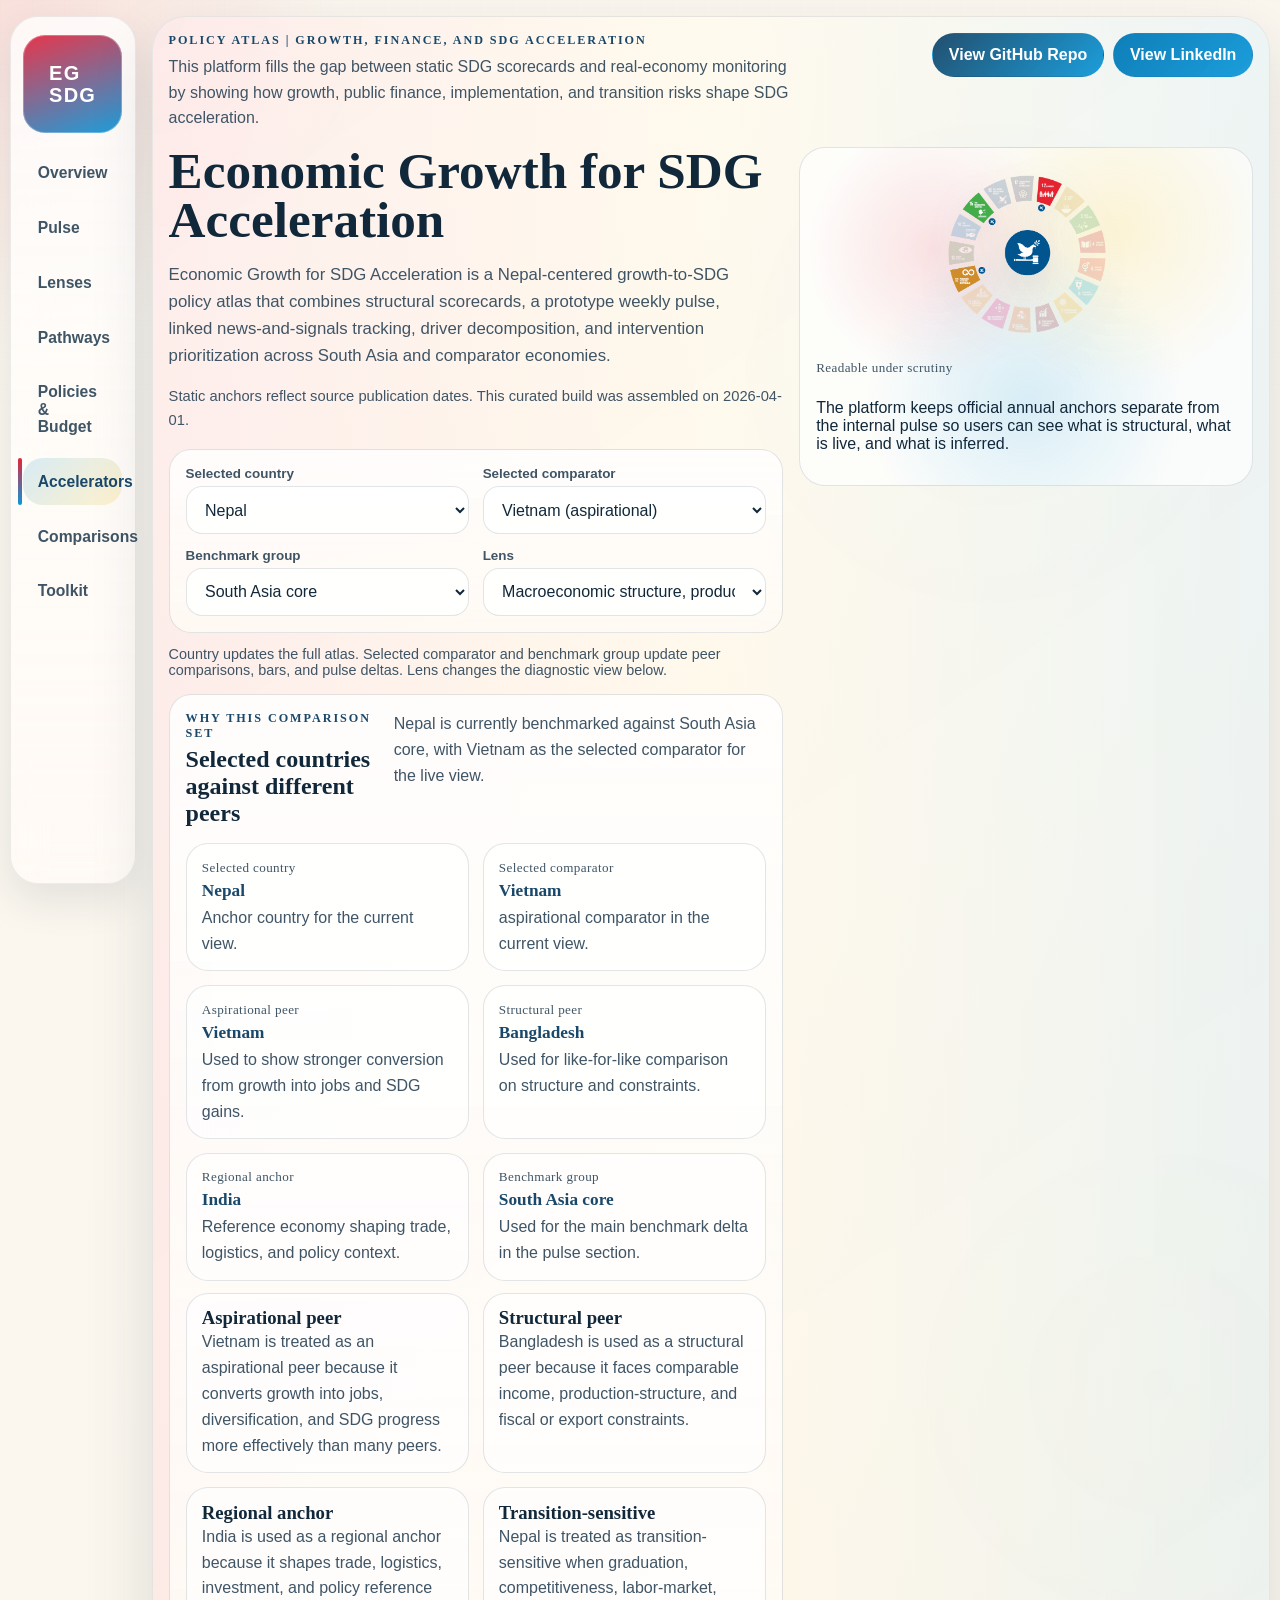
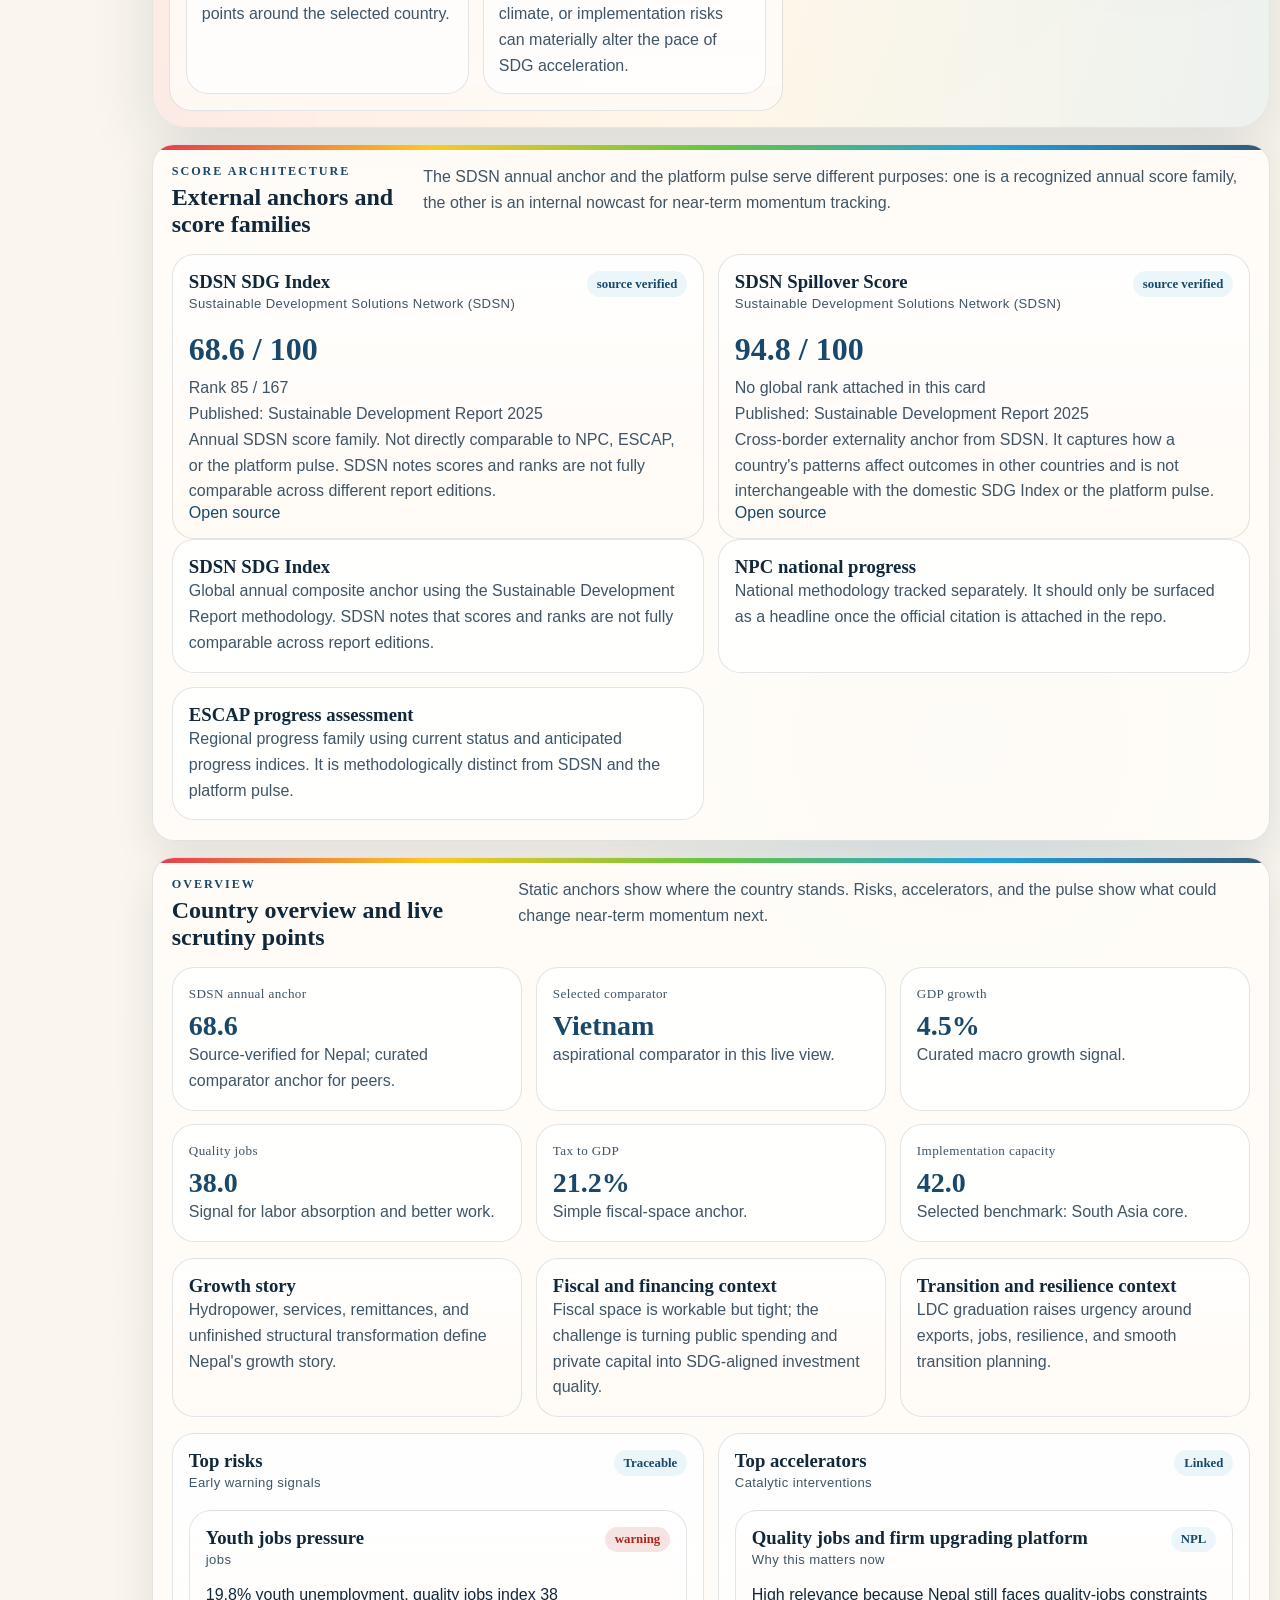
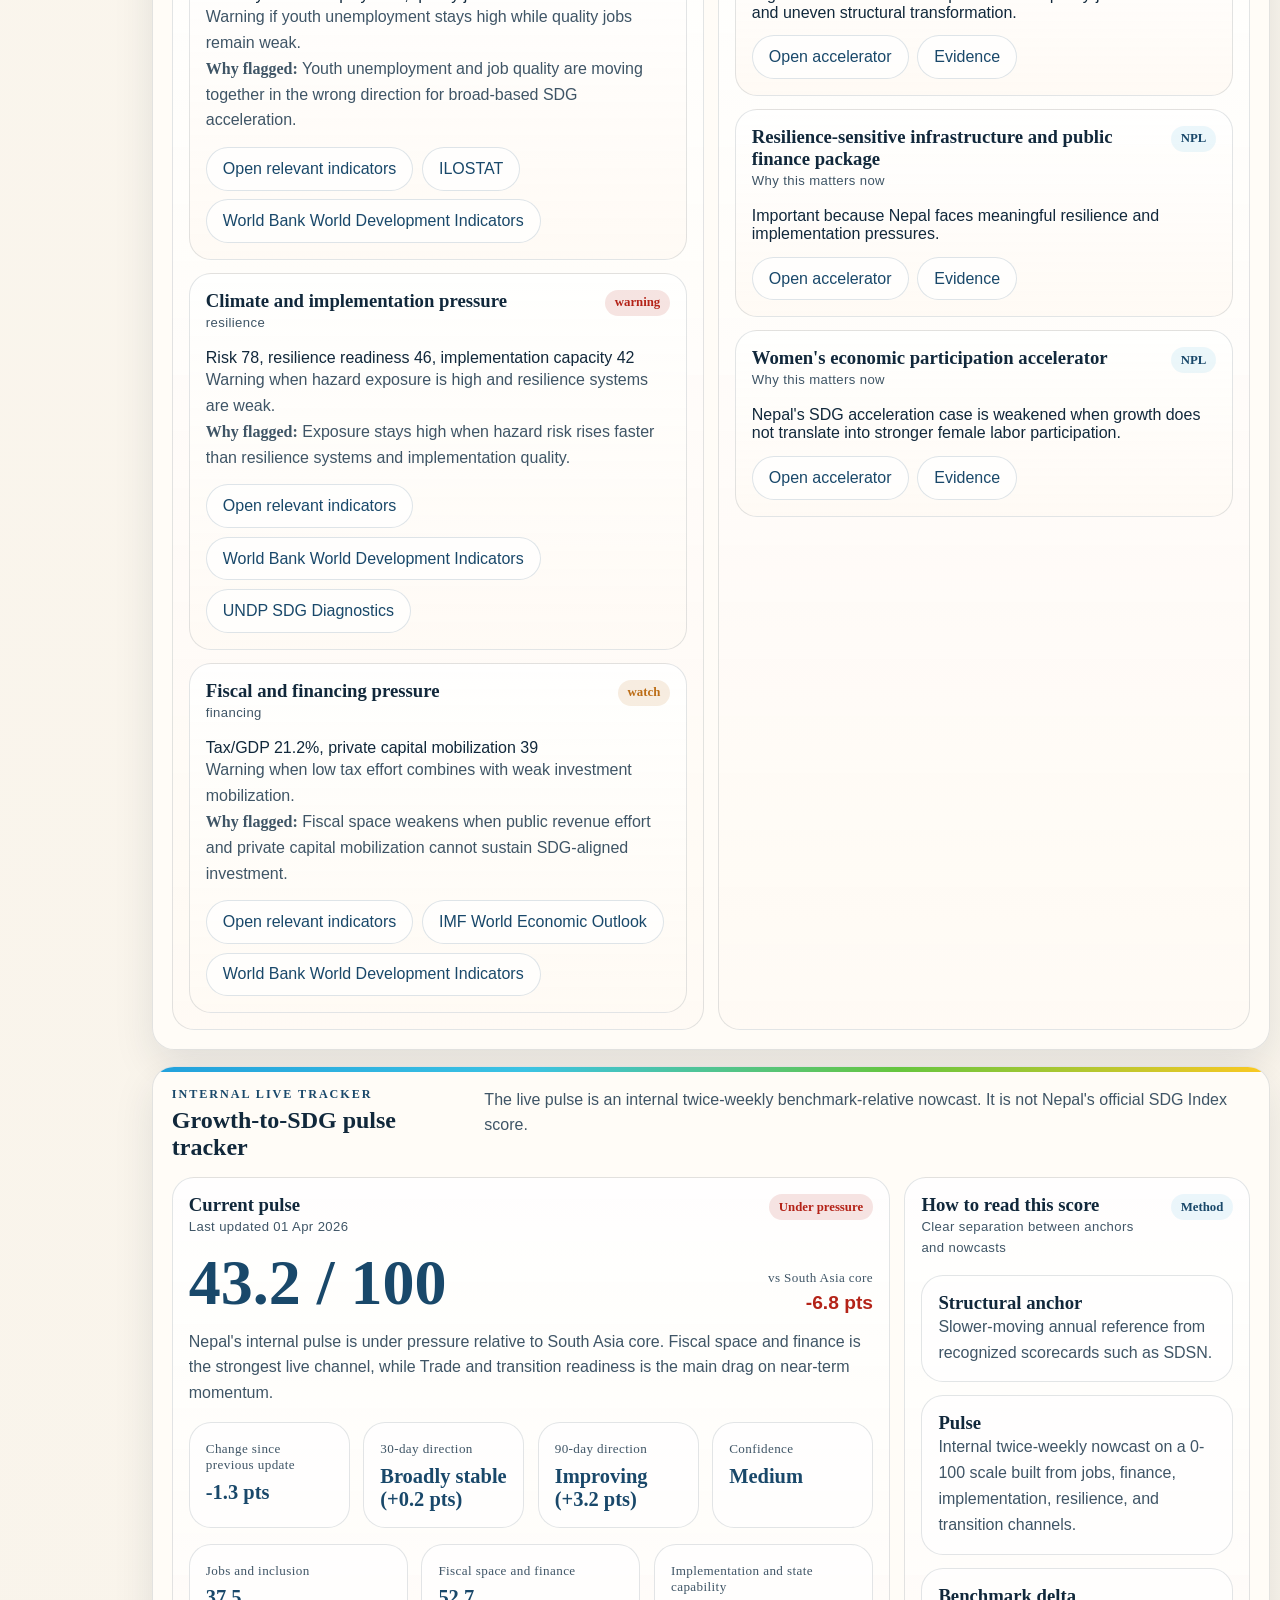
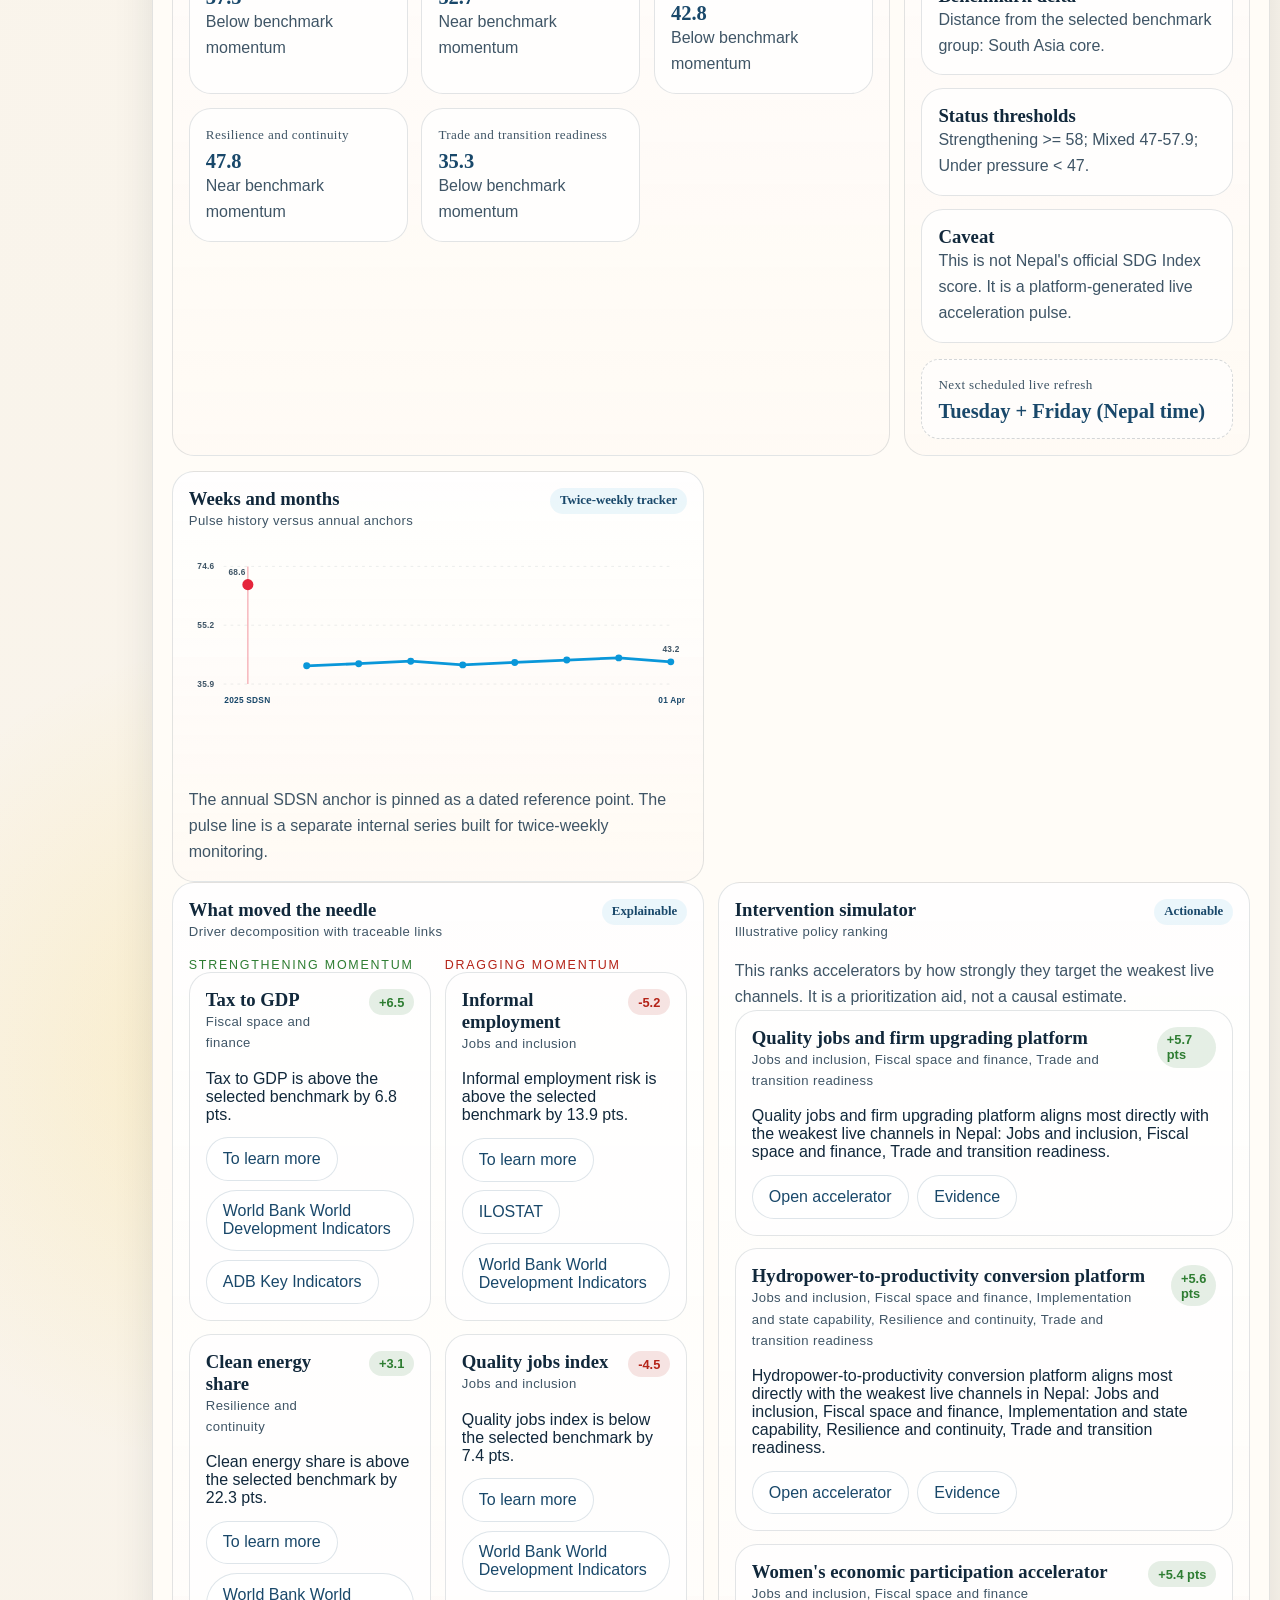
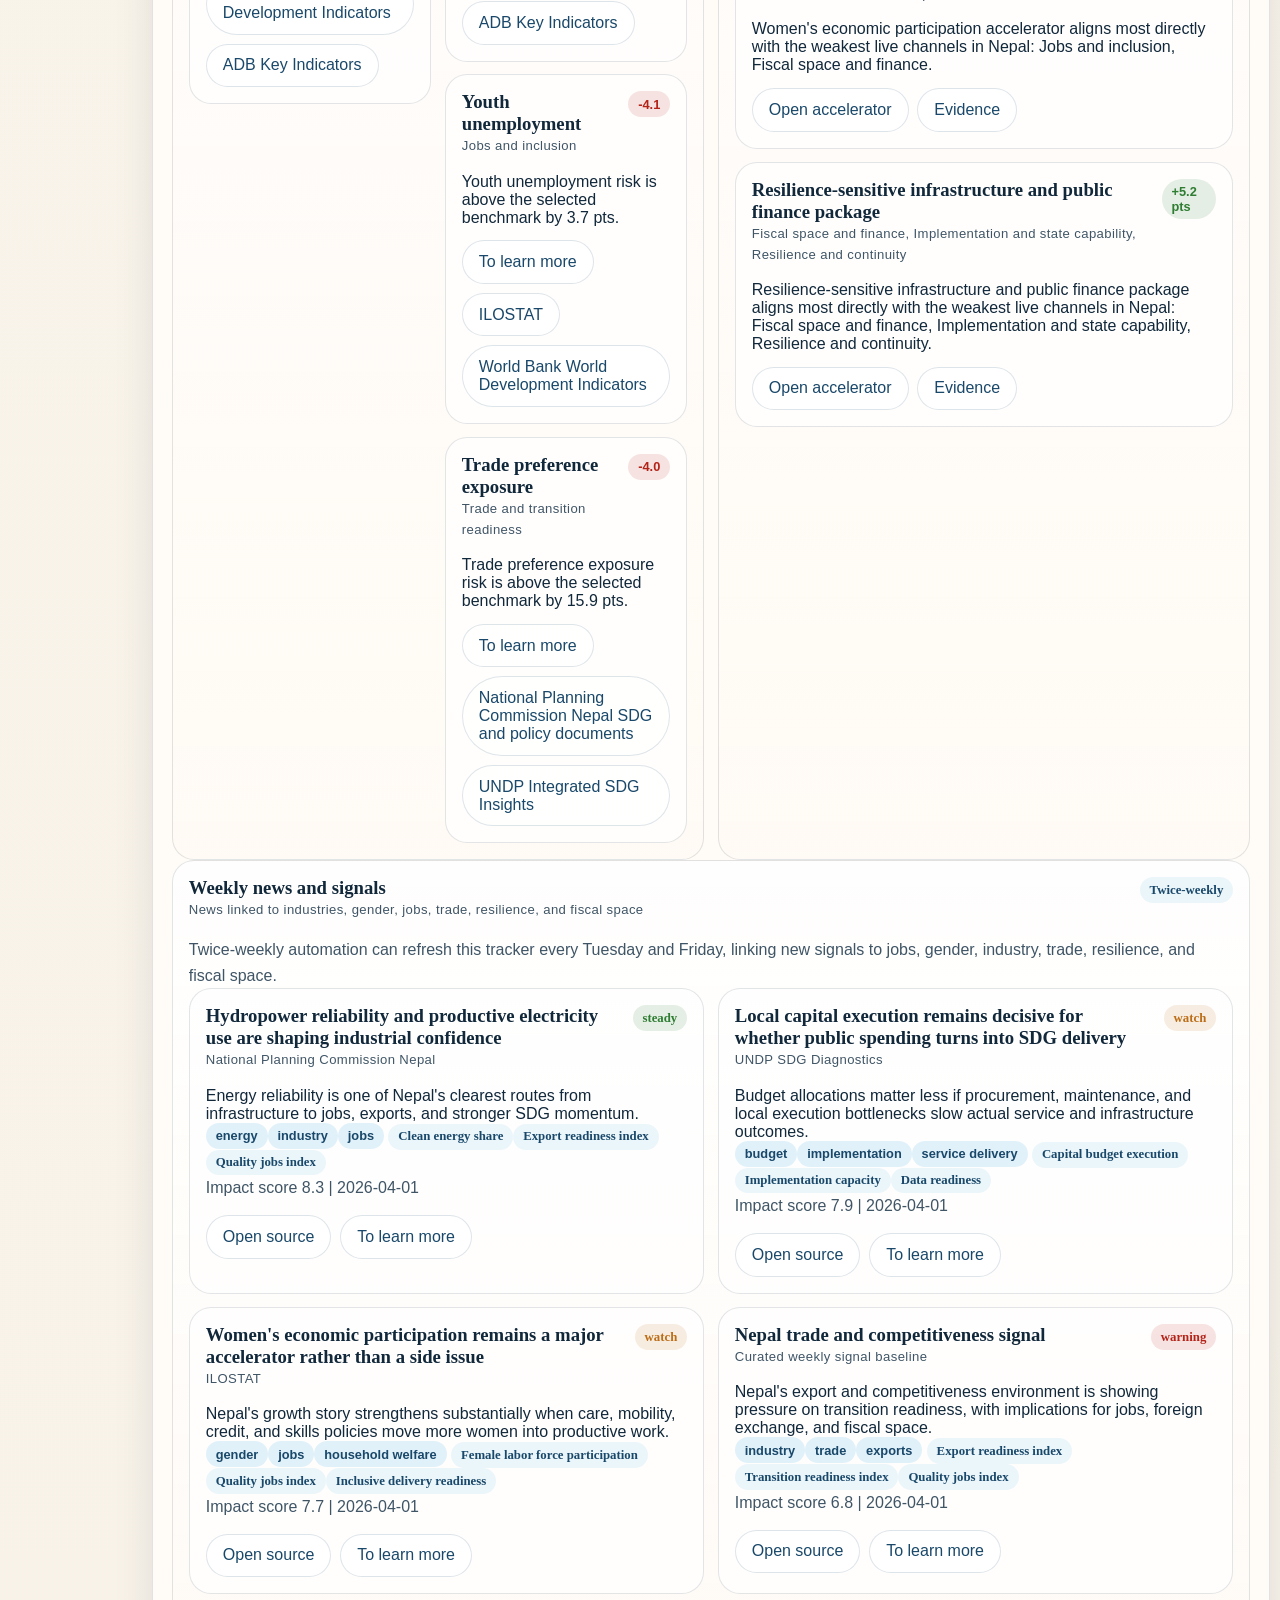
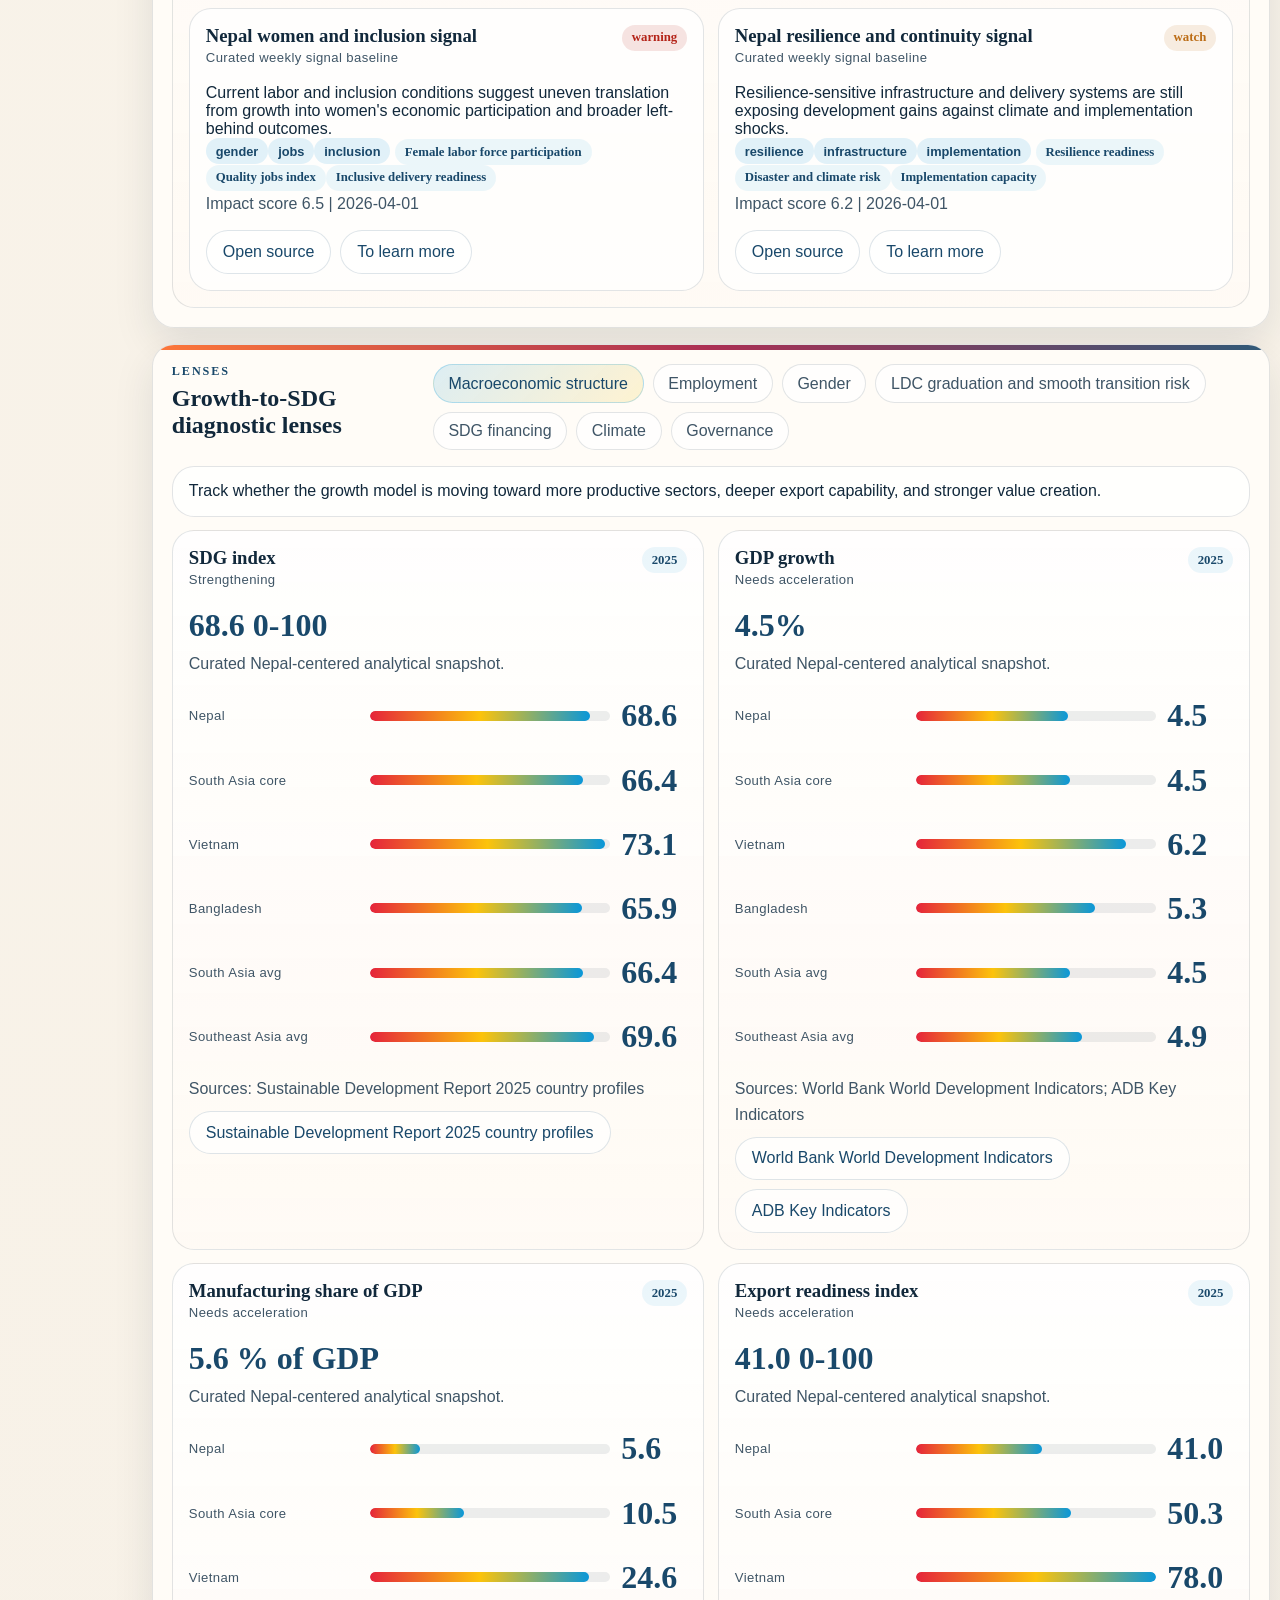
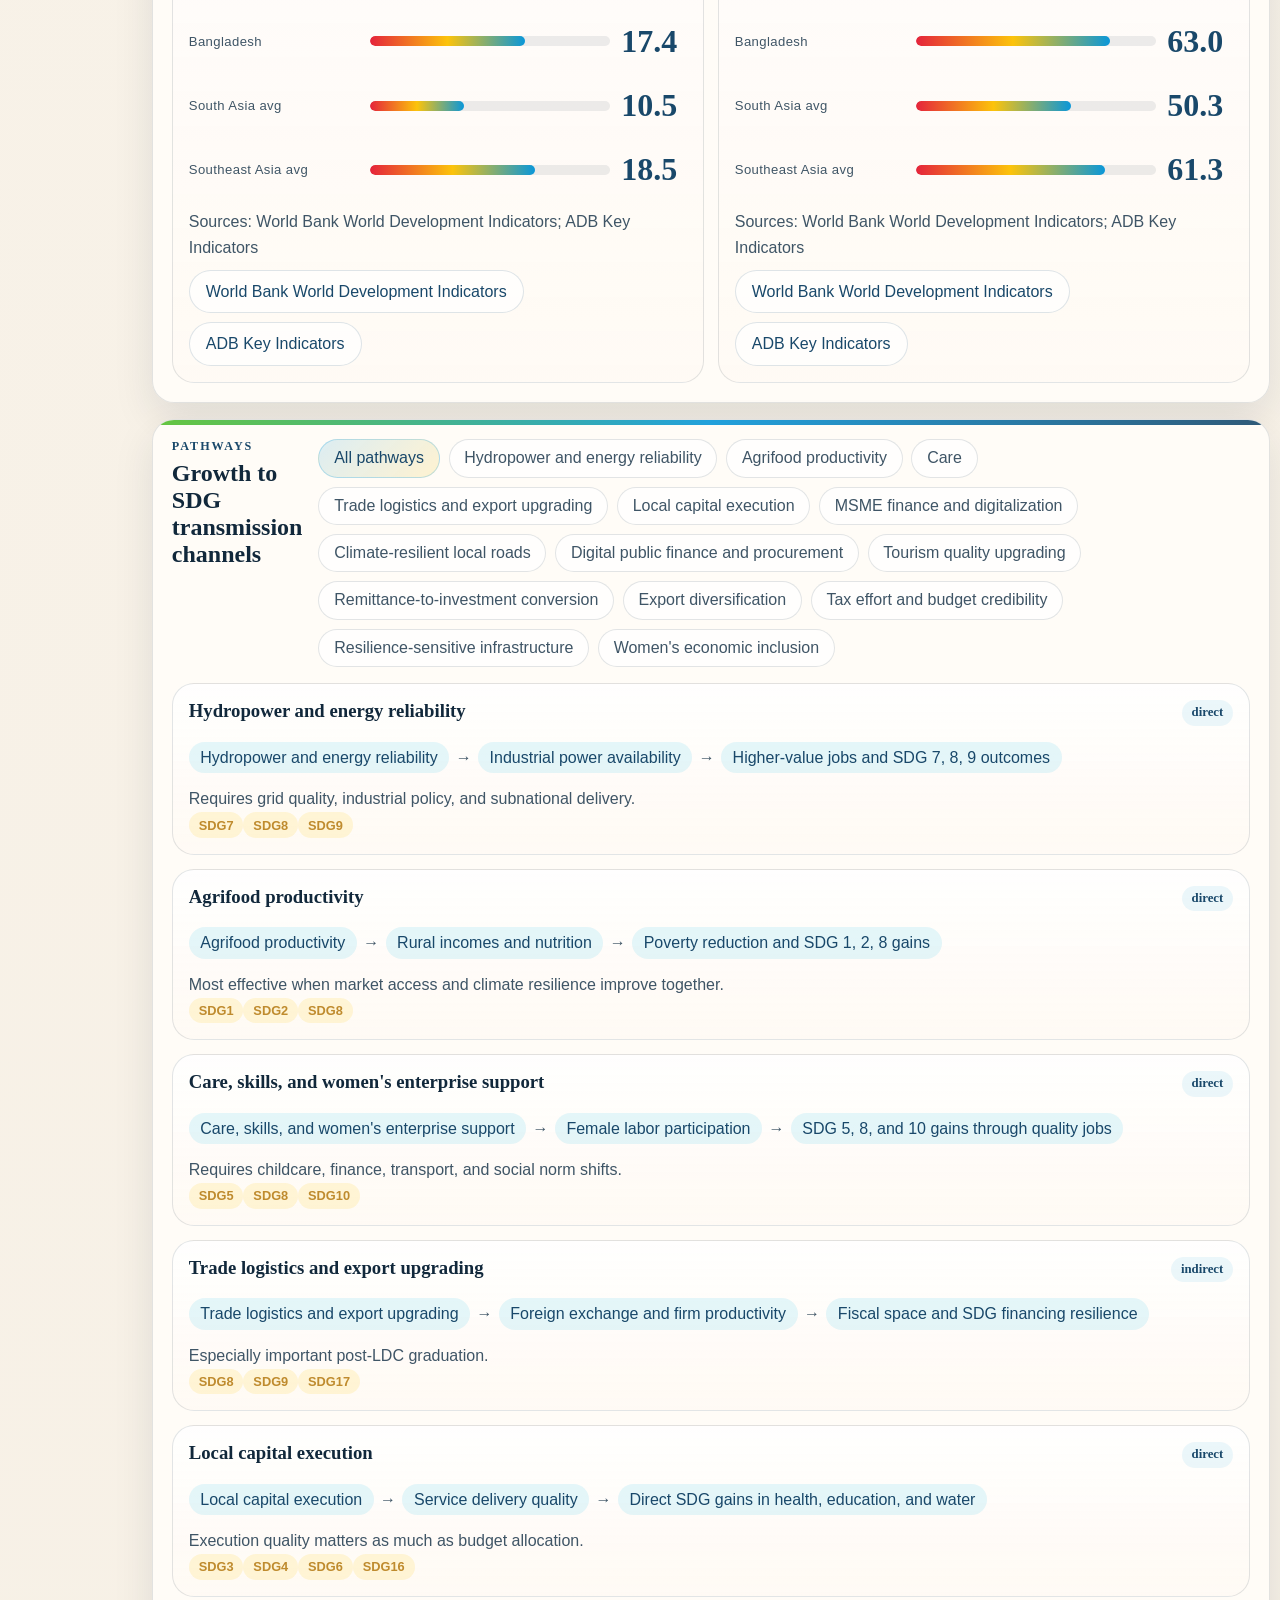
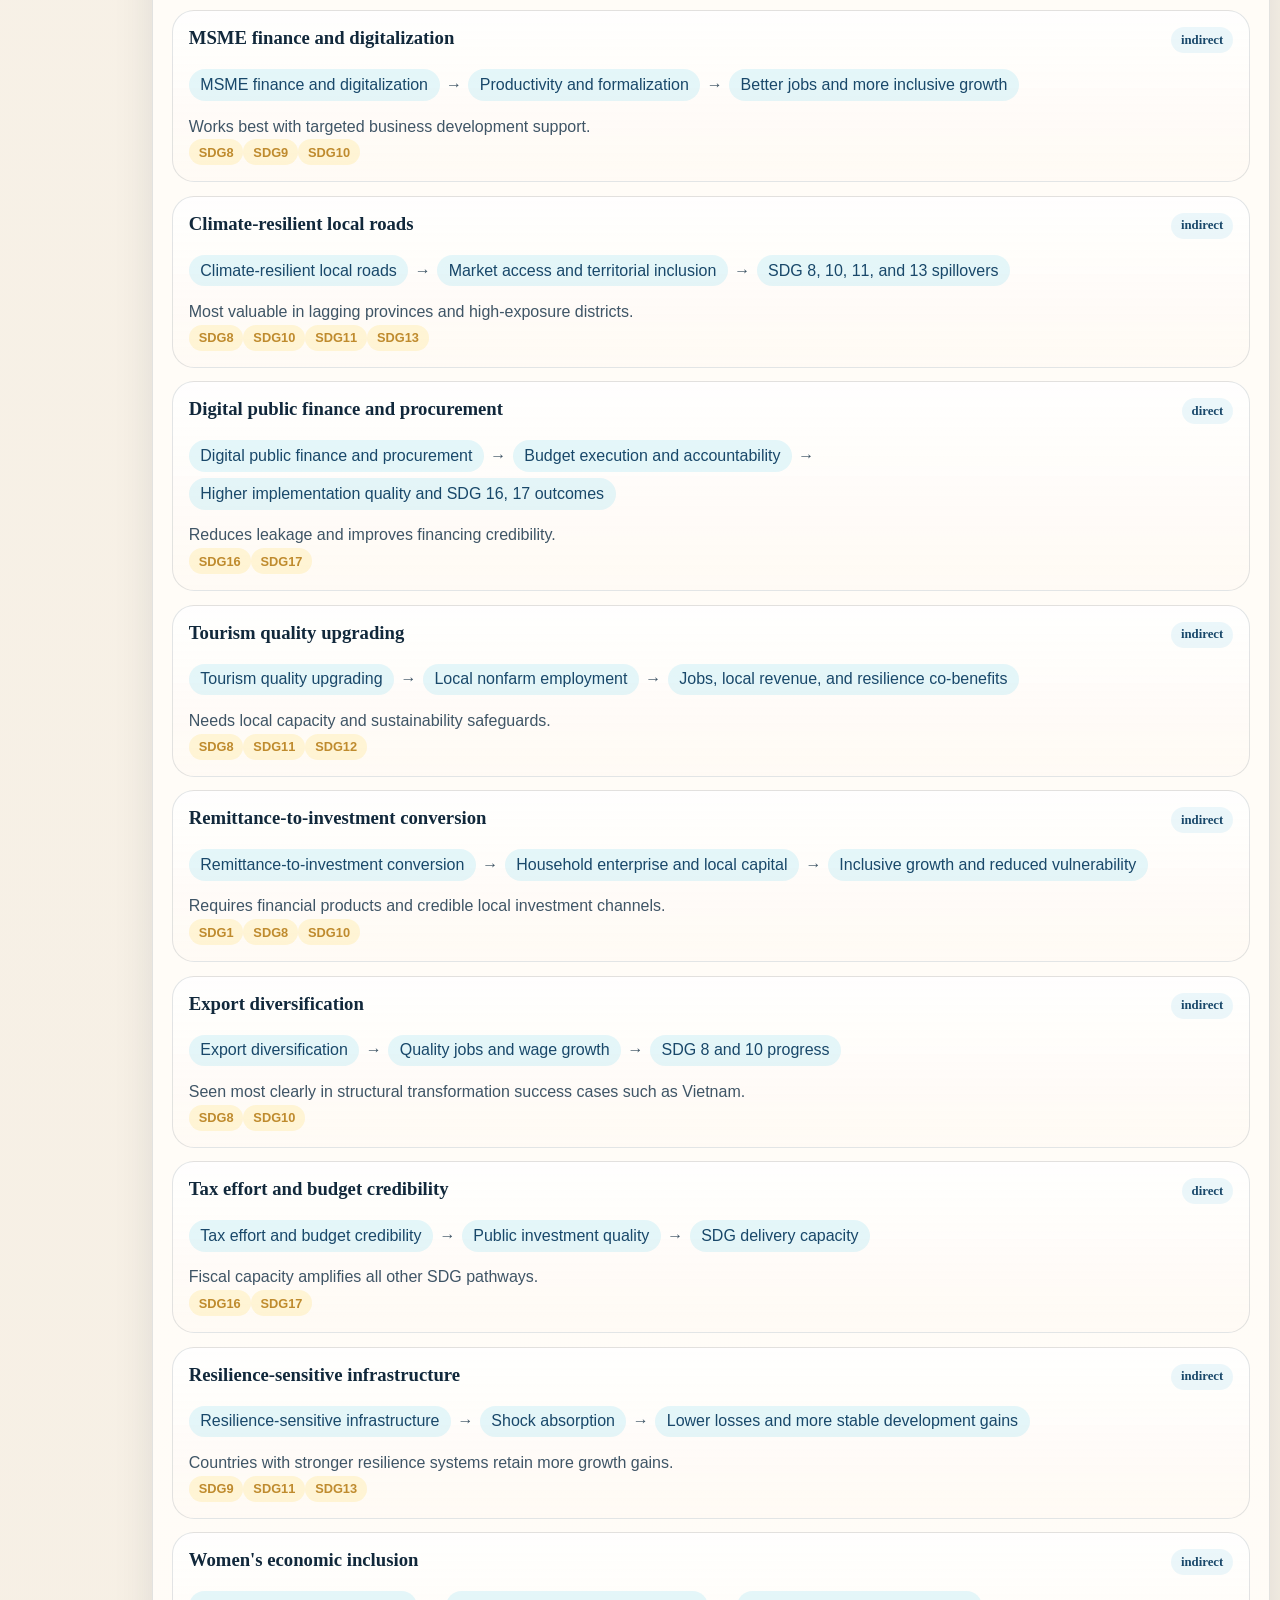
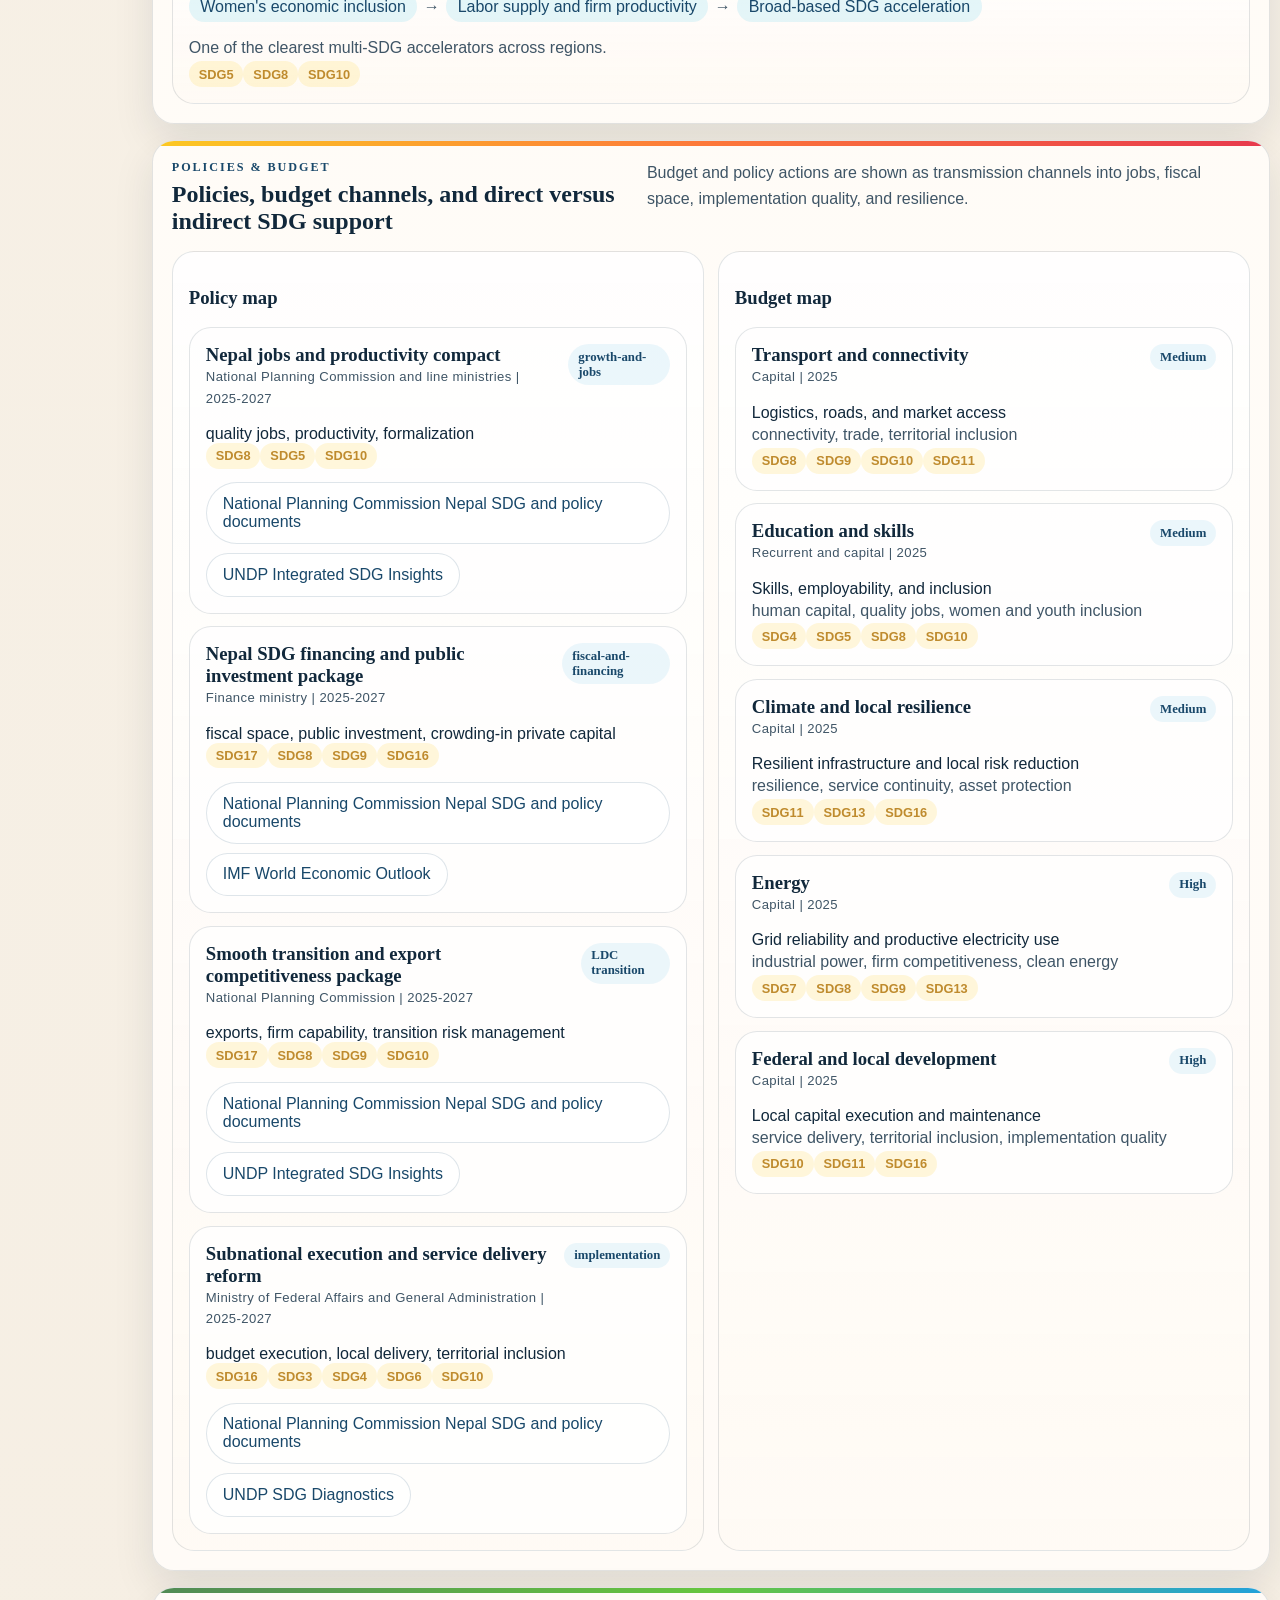
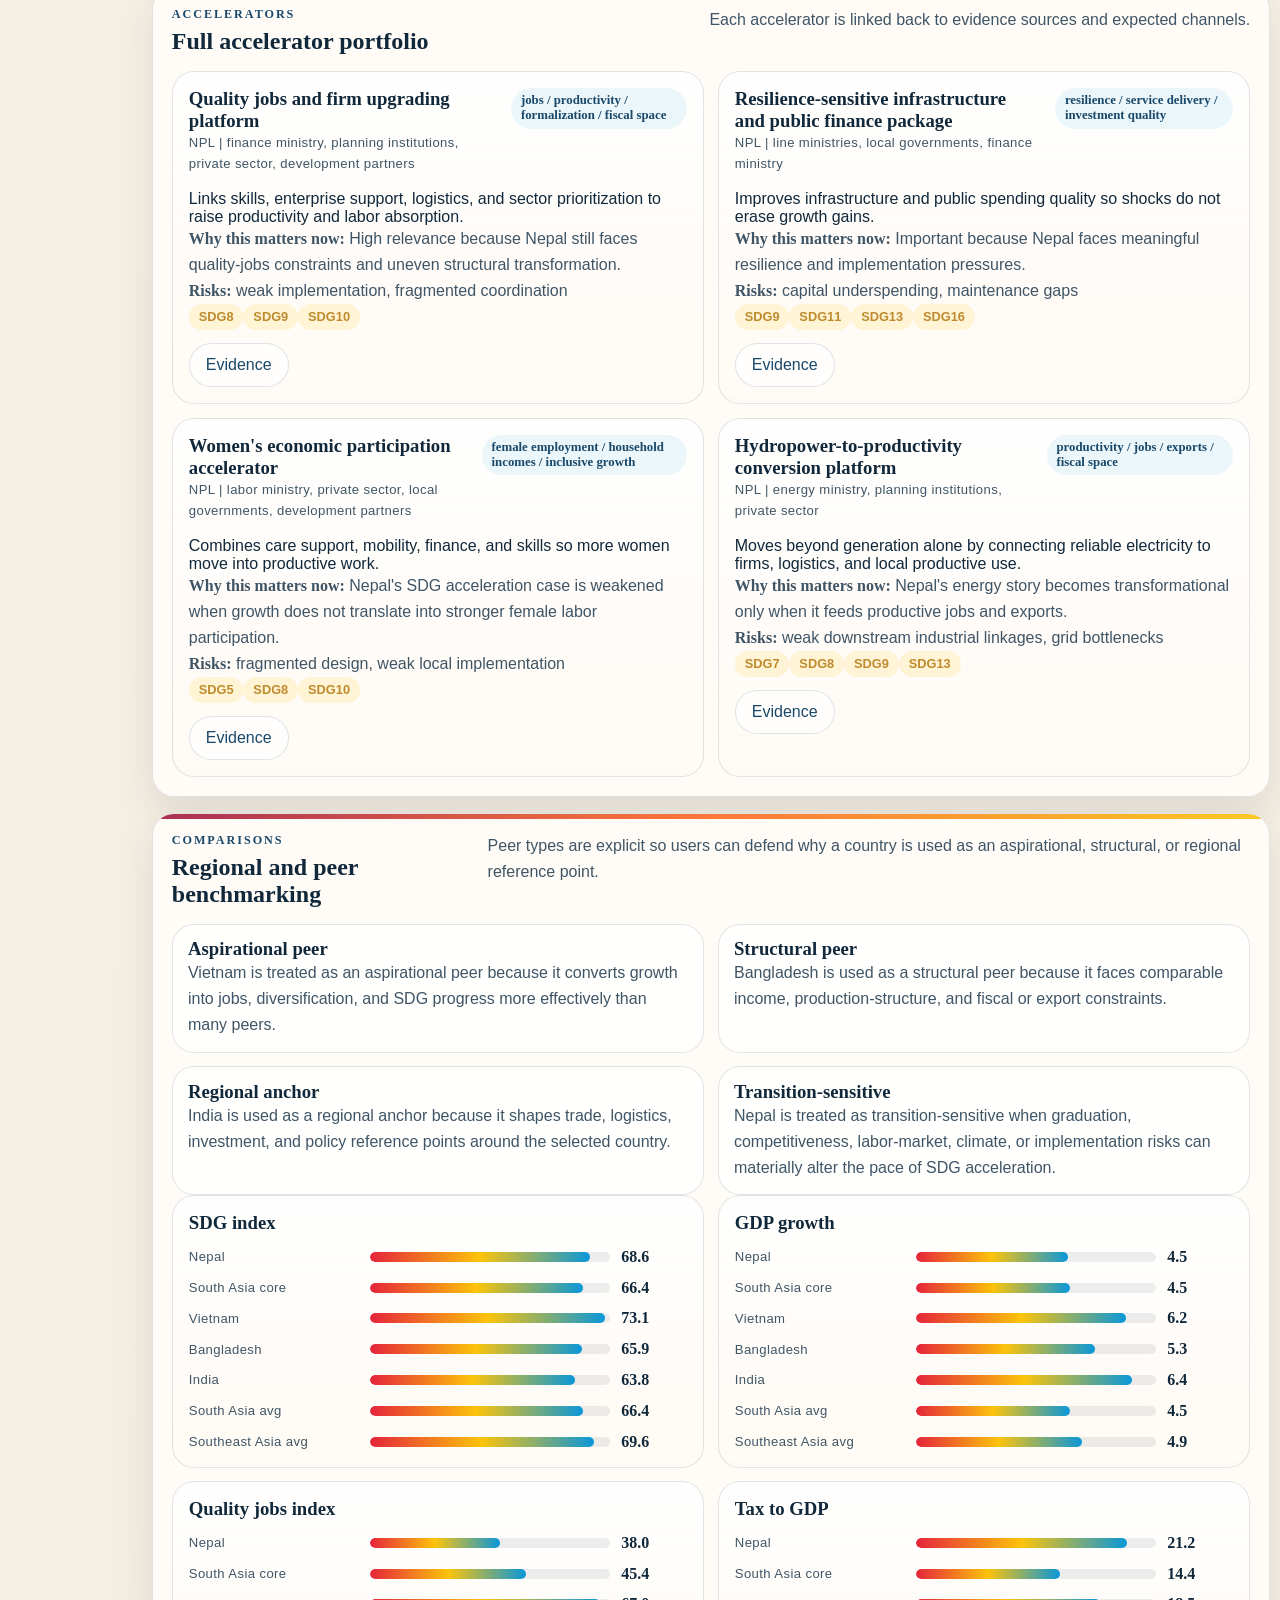
==== commit 19e5f424: "Polish responsive layouts and update developer credit" ====
--- a/app/index.html
+++ b/app/index.html
@@ -378,7 +378,7 @@
         <footer class="site-footer">
           <div>
             <strong>Economic Growth for SDG Acceleration</strong>
-            <p id="footerCredit">Developer - Applied Economist NIRNAYA BHATTA</p>
+            <p id="footerCredit">Developer - Policy Economist NIRNAYA BHATTA</p>
           </div>
           <div class="footer-links">
             <a id="footerGithubLink" href="#" target="_blank" rel="noreferrer">GitHub</a>
--- a/app/styles.css
+++ b/app/styles.css
@@ -998,6 +998,18 @@
 }
 
 @media (max-width: 1380px) {
+  .app-layout {
+    width: min(100%, calc(100% - 1.2rem));
+  }
+
+  .hero-main {
+    grid-template-columns: minmax(0, 1.15fr) minmax(220px, 0.85fr);
+  }
+
+  .control-grid {
+    grid-template-columns: repeat(2, minmax(0, 1fr));
+  }
+
   .metric-grid {
     grid-template-columns: repeat(3, minmax(0, 1fr));
   }
@@ -1008,6 +1020,10 @@
   .peer-explain-grid,
   .peer-strip {
     grid-template-columns: repeat(2, minmax(0, 1fr));
+  }
+
+  .channel-strip {
+    grid-template-columns: repeat(3, minmax(0, 1fr));
   }
 }
 
@@ -1080,7 +1096,6 @@
   .channel-strip {
     grid-template-columns: repeat(2, minmax(0, 1fr));
   }
-
 }
 
 @media (max-width: 760px) {
@@ -1115,6 +1130,9 @@
   }
 
   .control-grid,
+  .metric-grid,
+  .peer-strip,
+  .peer-explain-grid,
   .pulse-mini-metrics,
   .channel-strip {
     grid-template-columns: 1fr;
@@ -1150,3 +1168,81 @@
     width: 100%;
   }
 }
+
+@media (max-width: 920px) {
+  .hero-main {
+    grid-template-columns: 1fr;
+  }
+
+  .hero-visual-card {
+    justify-items: center;
+    text-align: center;
+  }
+
+  .top-actions {
+    justify-content: flex-start;
+  }
+
+  .pulse-hero-grid,
+  .comparison-grid,
+  .tracker-grid,
+  .pulse-detail-grid,
+  .dual-grid,
+  .news-signal-grid,
+  .driver-columns {
+    grid-template-columns: 1fr;
+  }
+
+  .metric-grid {
+    grid-template-columns: repeat(2, minmax(0, 1fr));
+  }
+}
+
+@media (max-width: 560px) {
+  .app-layout {
+    width: min(100%, calc(100% - 0.55rem));
+  }
+
+  .left-rail {
+    padding: 0.45rem 0.55rem;
+    border-radius: 18px;
+  }
+
+  .rail-brand {
+    width: 54px;
+    min-width: 54px;
+    font-size: 0.82rem;
+  }
+
+  .rail-link {
+    padding: 0.58rem 0.72rem;
+    font-size: 0.86rem;
+  }
+
+  .hero,
+  .section-card {
+    border-radius: 22px;
+  }
+
+  .hero-copy h1 {
+    font-size: 1.95rem;
+  }
+
+  .hero-description,
+  .gap-statement,
+  .control-note {
+    font-size: 0.9rem;
+  }
+
+  .sdg-wheel-logo {
+    width: min(100%, 122px);
+  }
+
+  .metric-grid {
+    grid-template-columns: 1fr;
+  }
+
+  .pulse-score-row strong {
+    font-size: 2.45rem;
+  }
+}
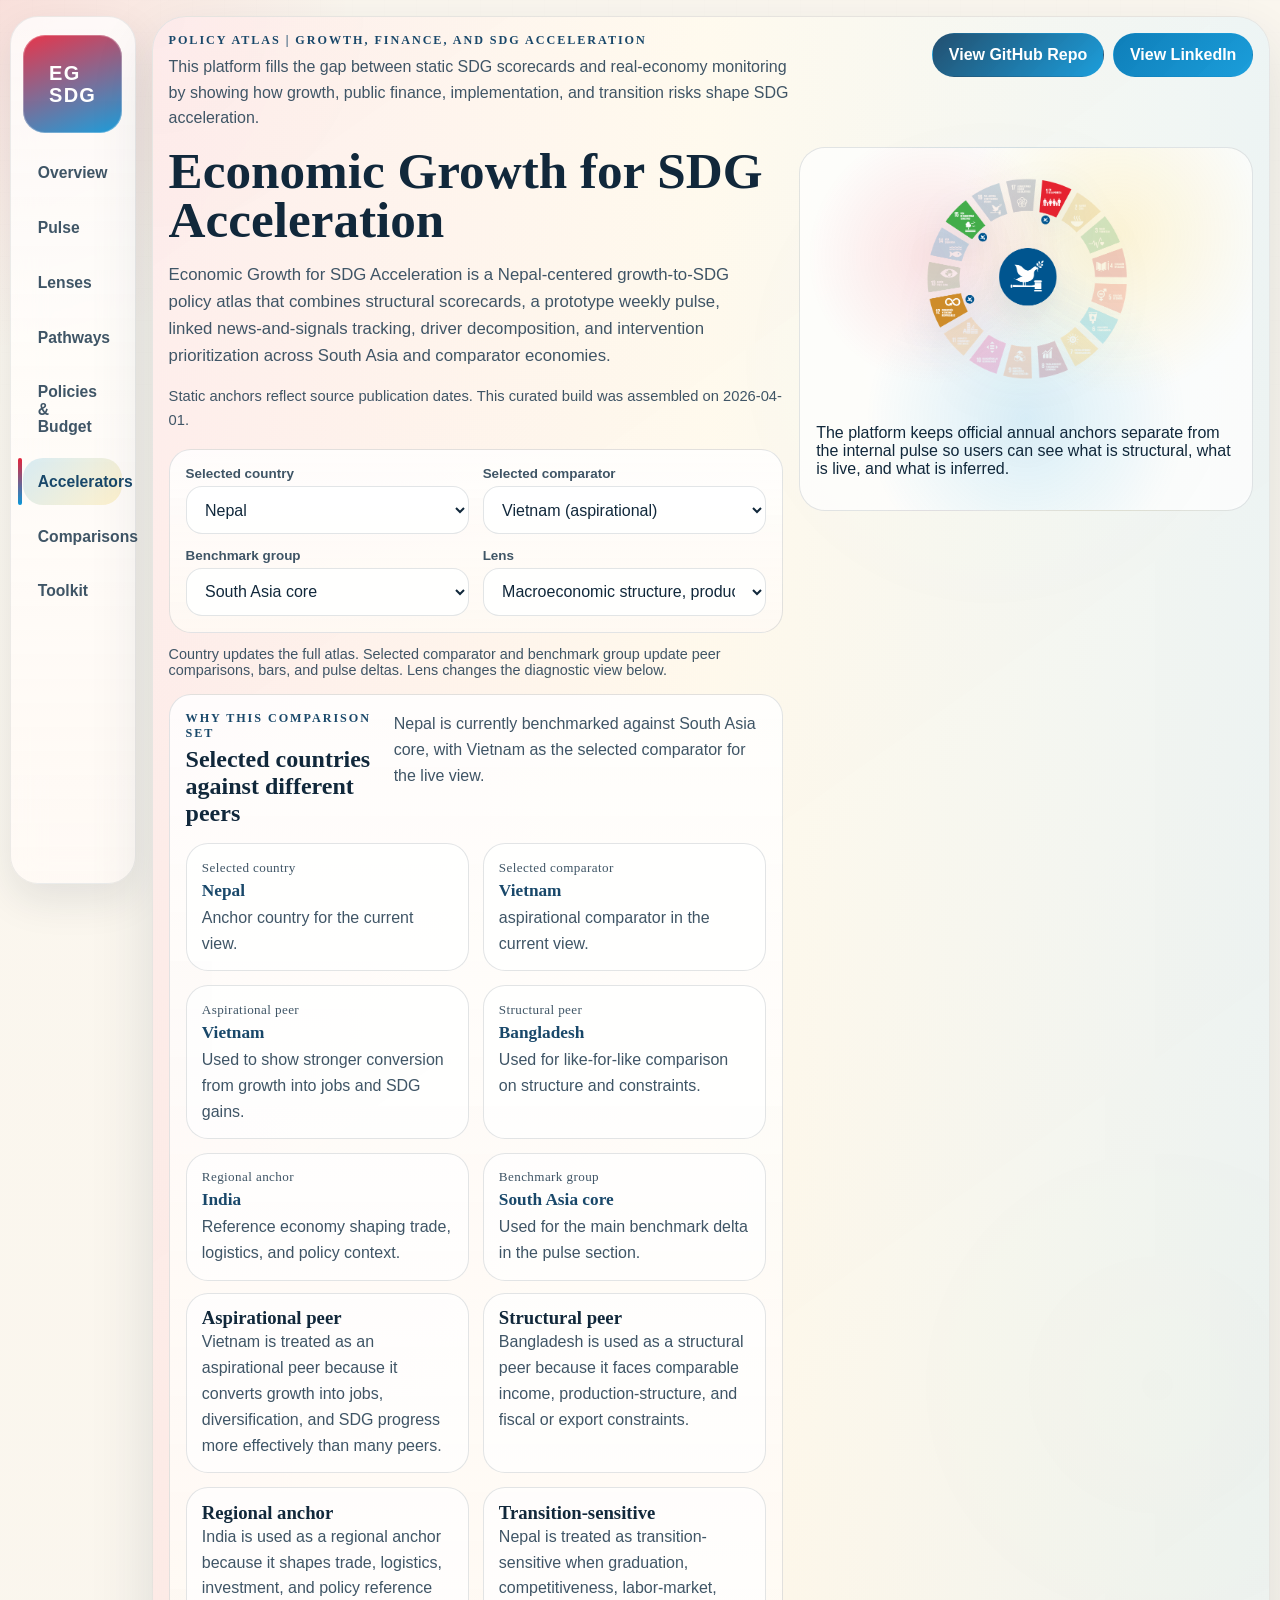
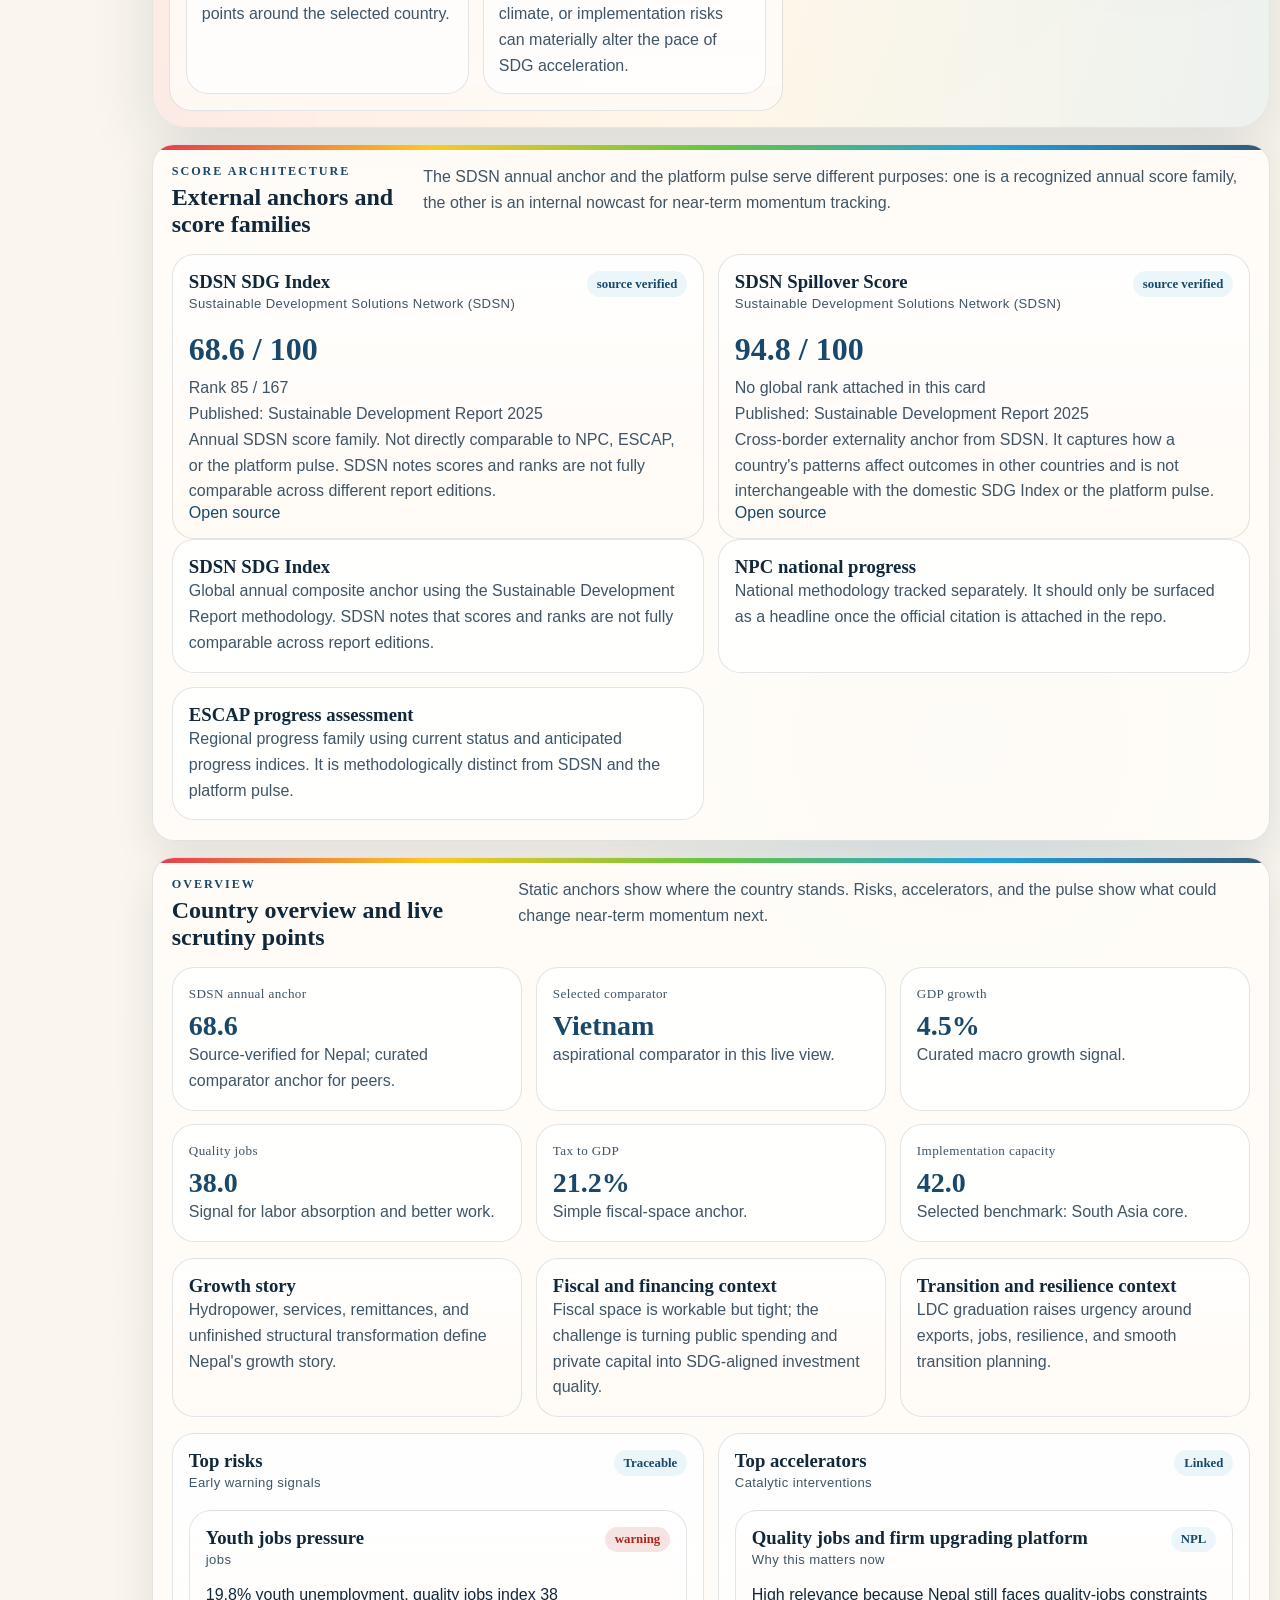
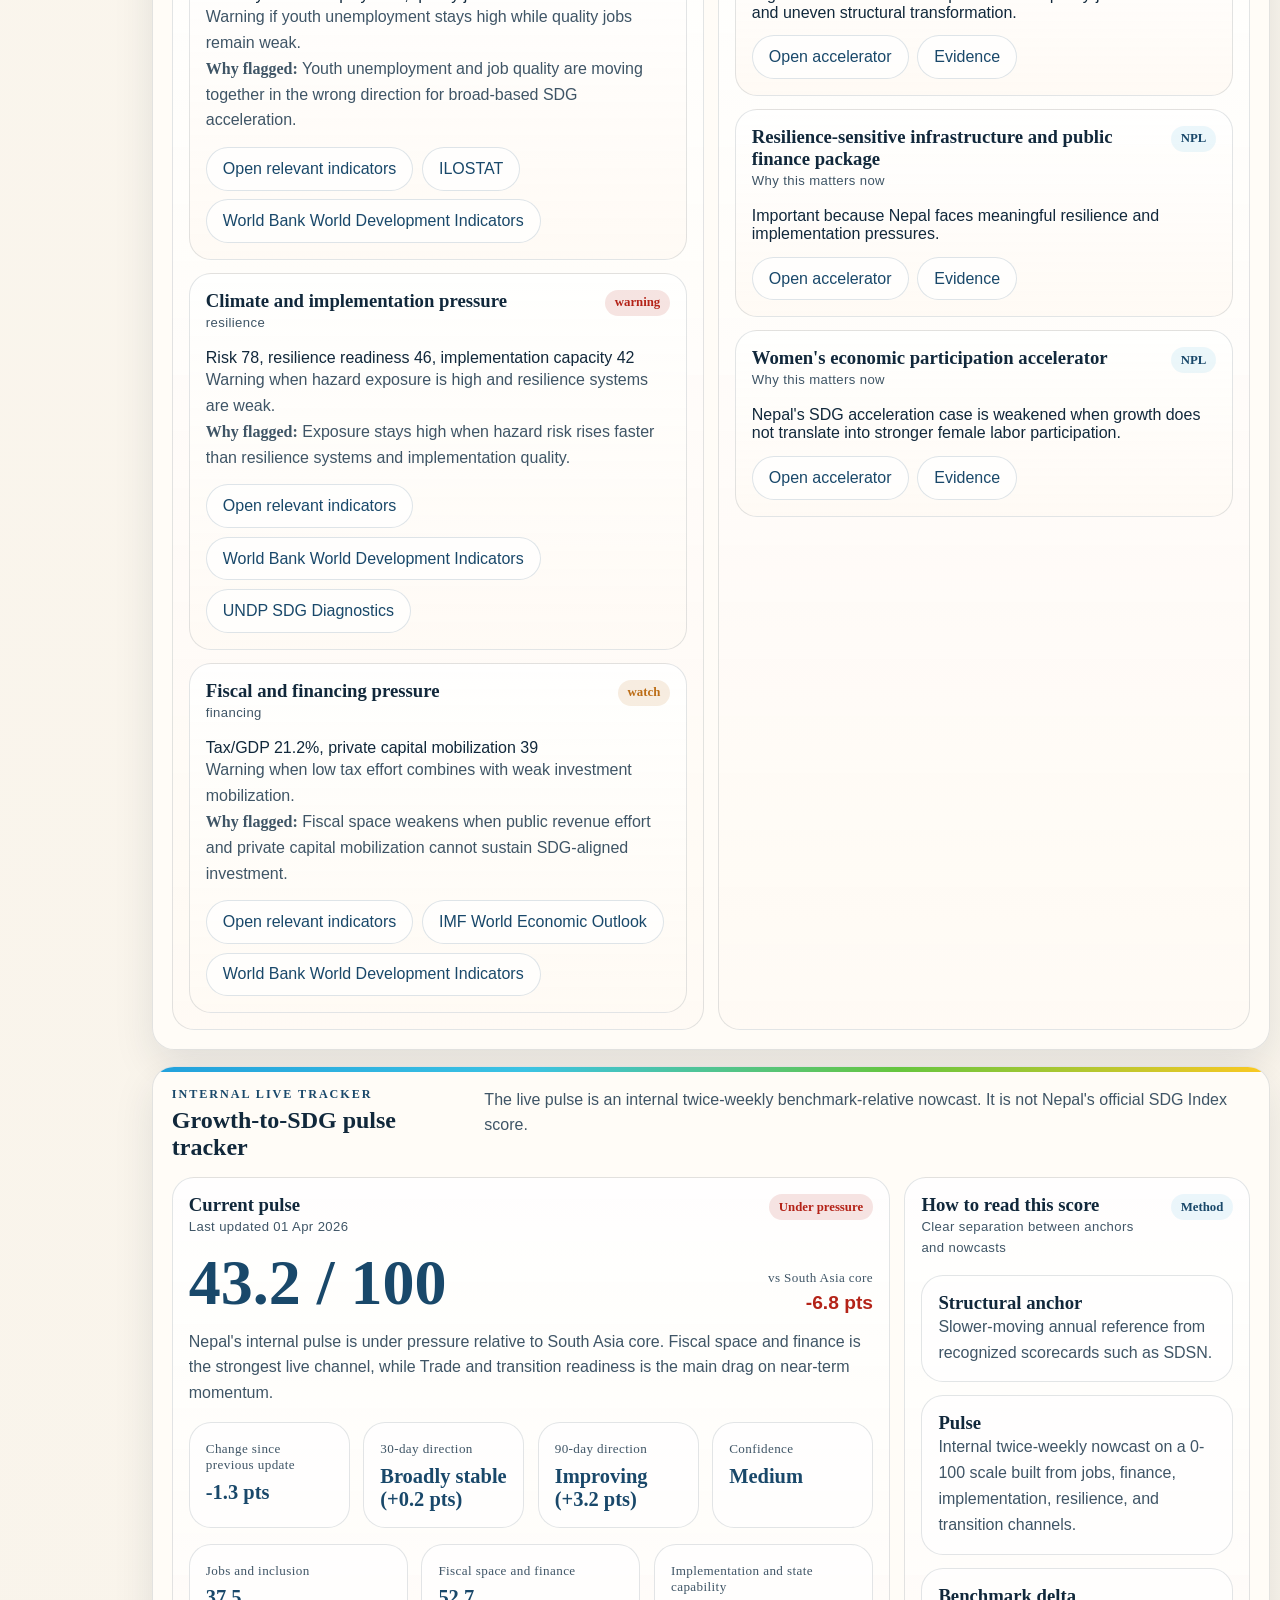
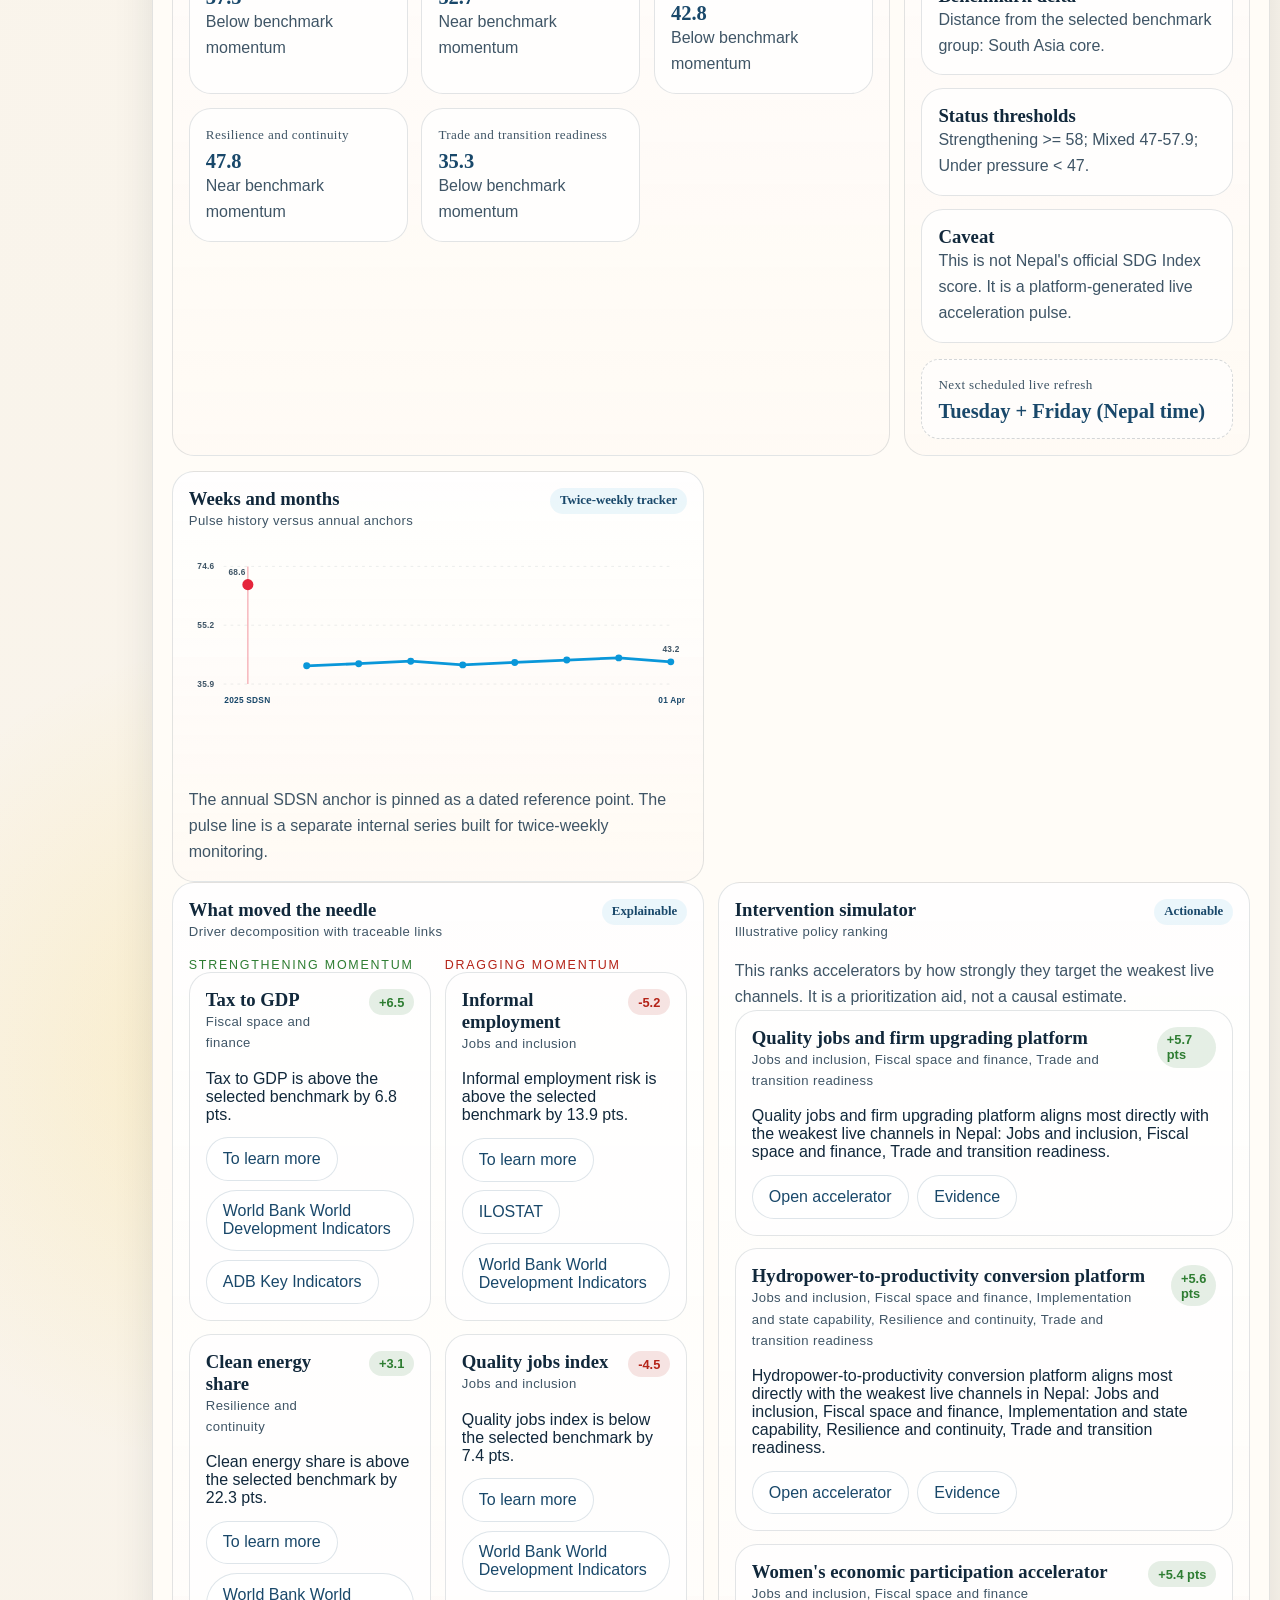
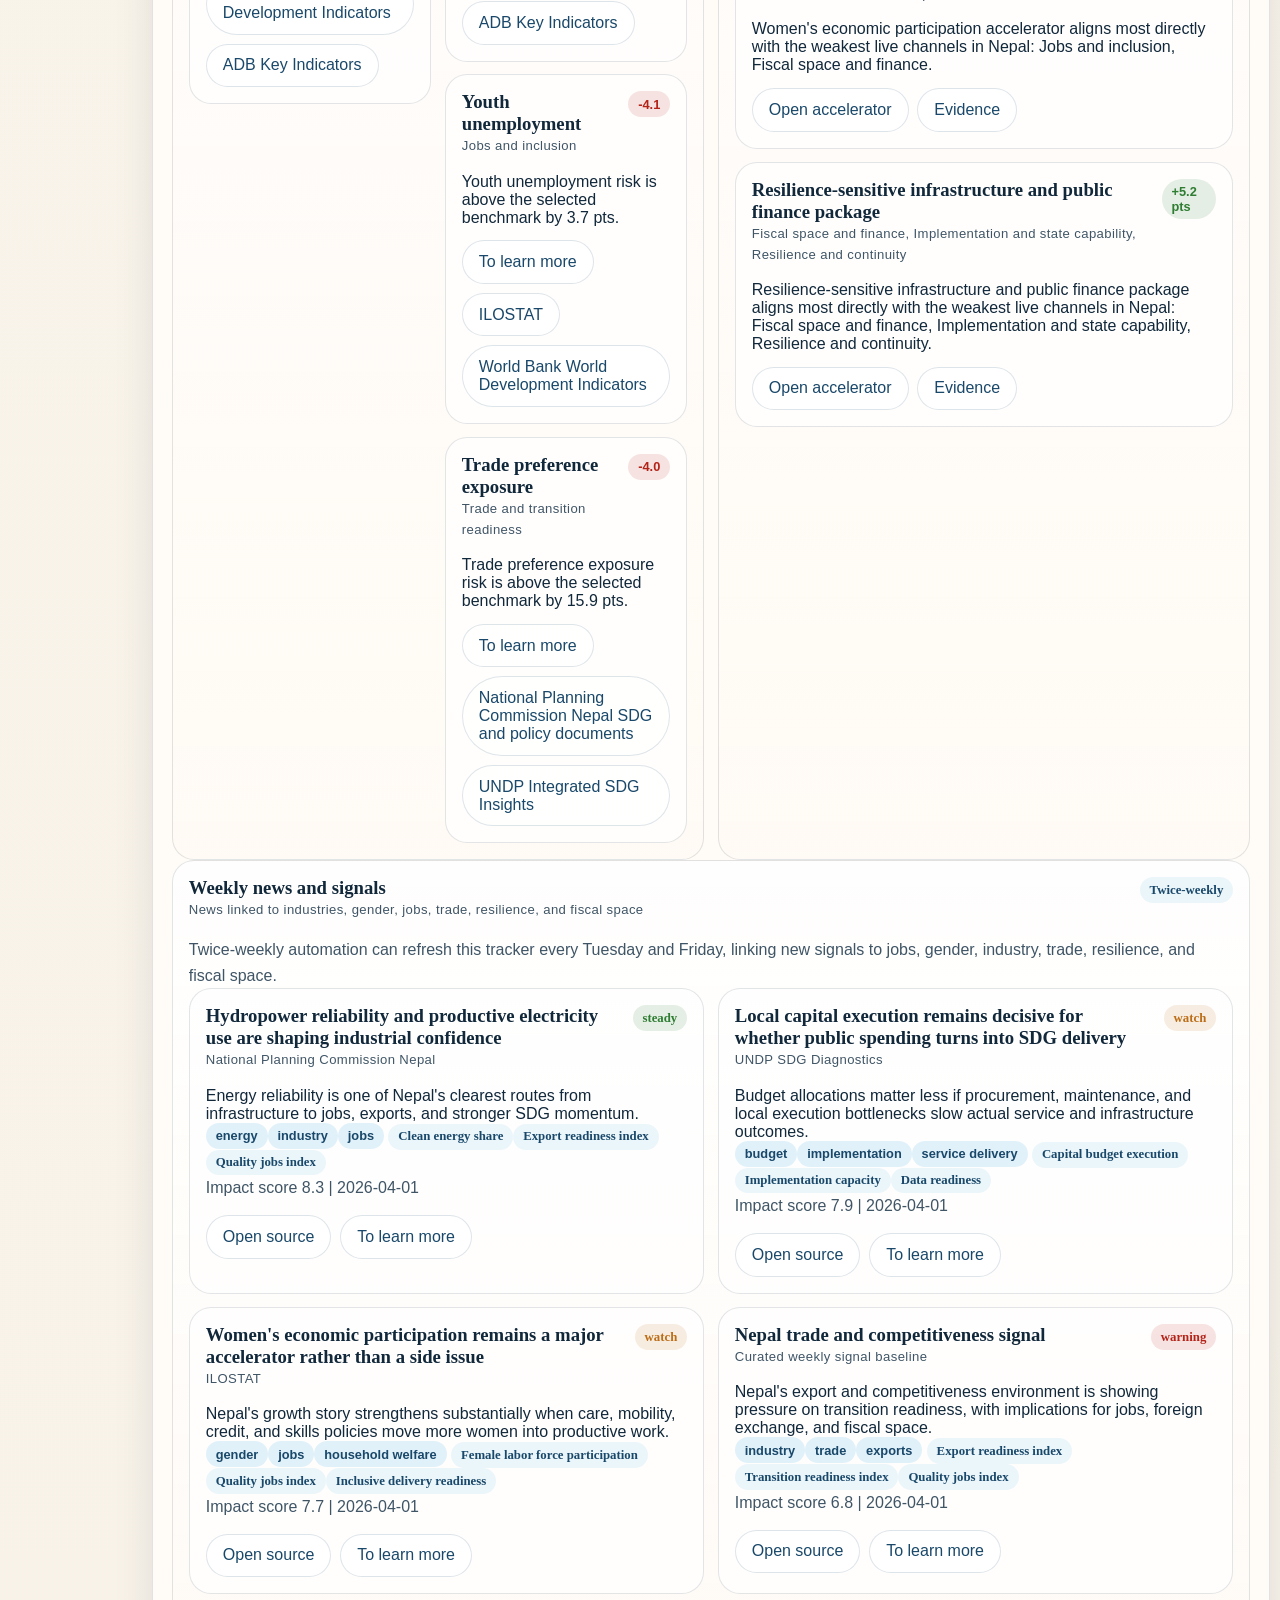
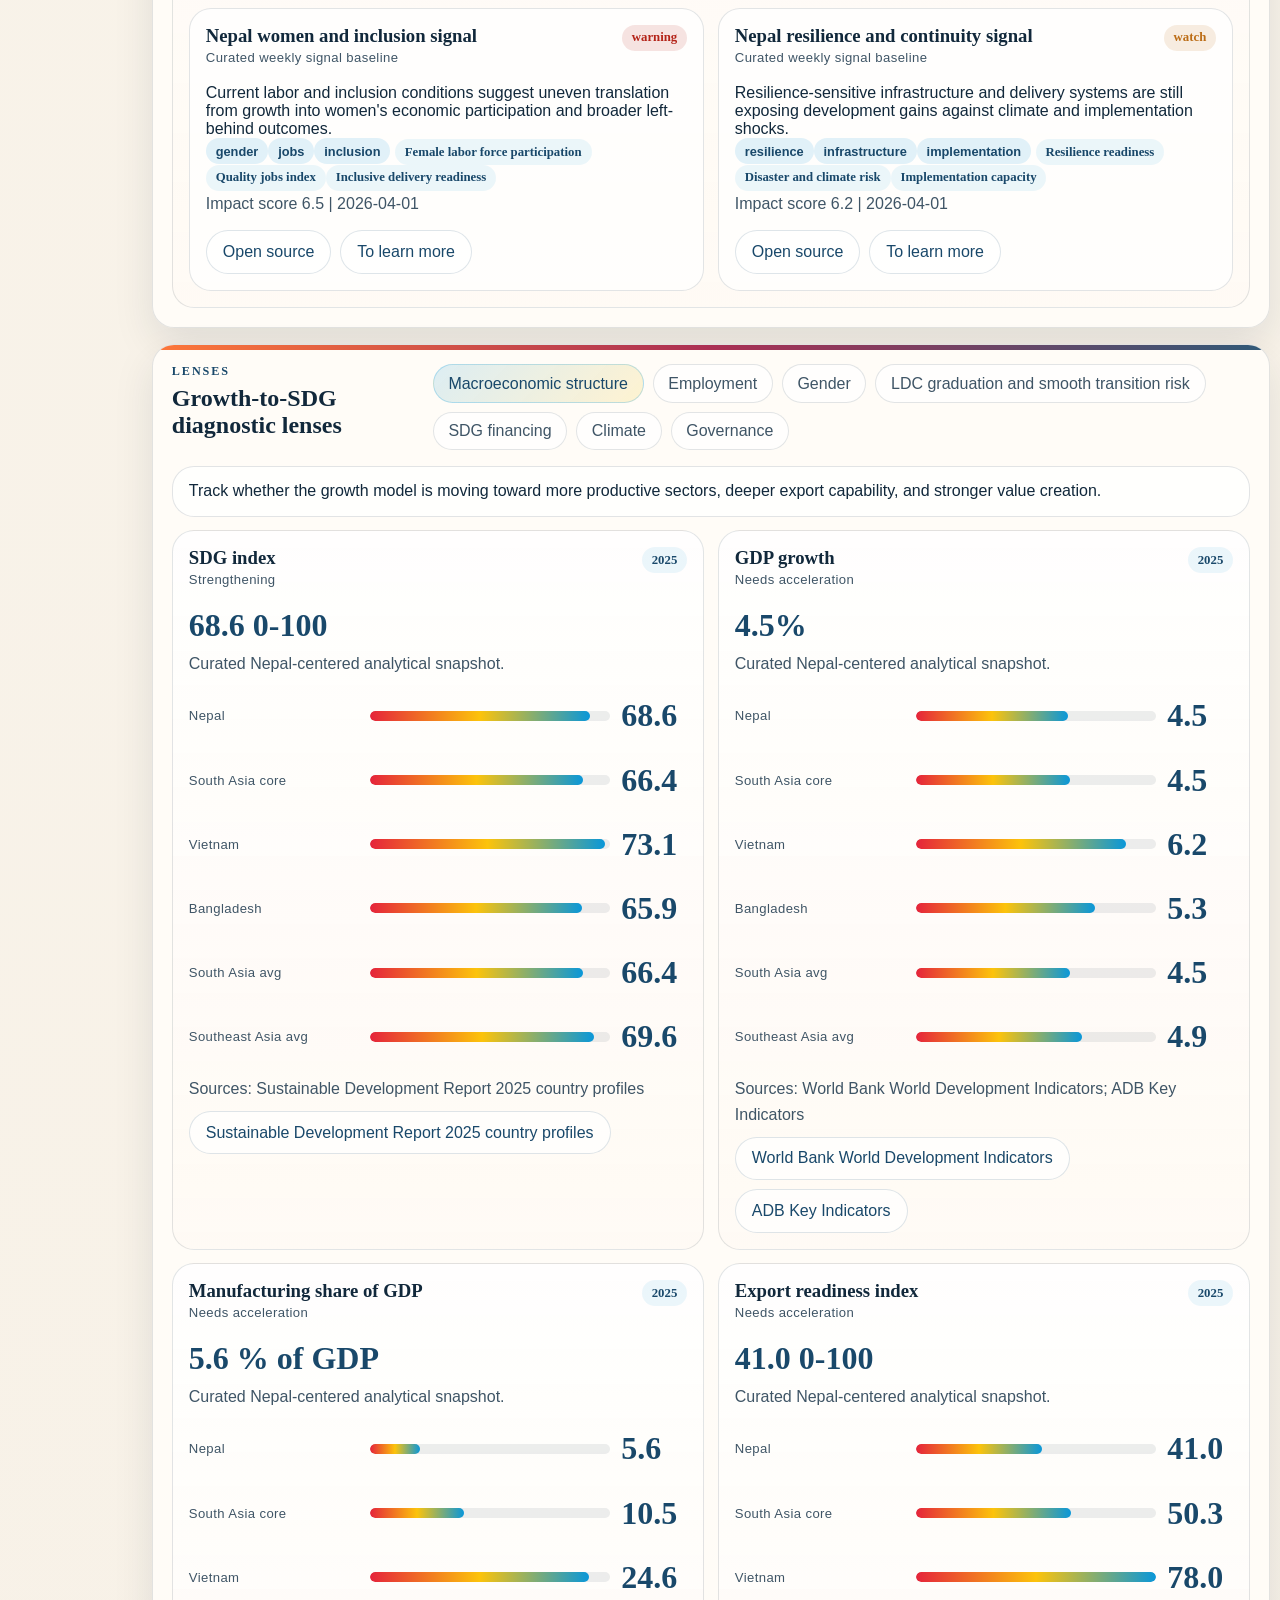
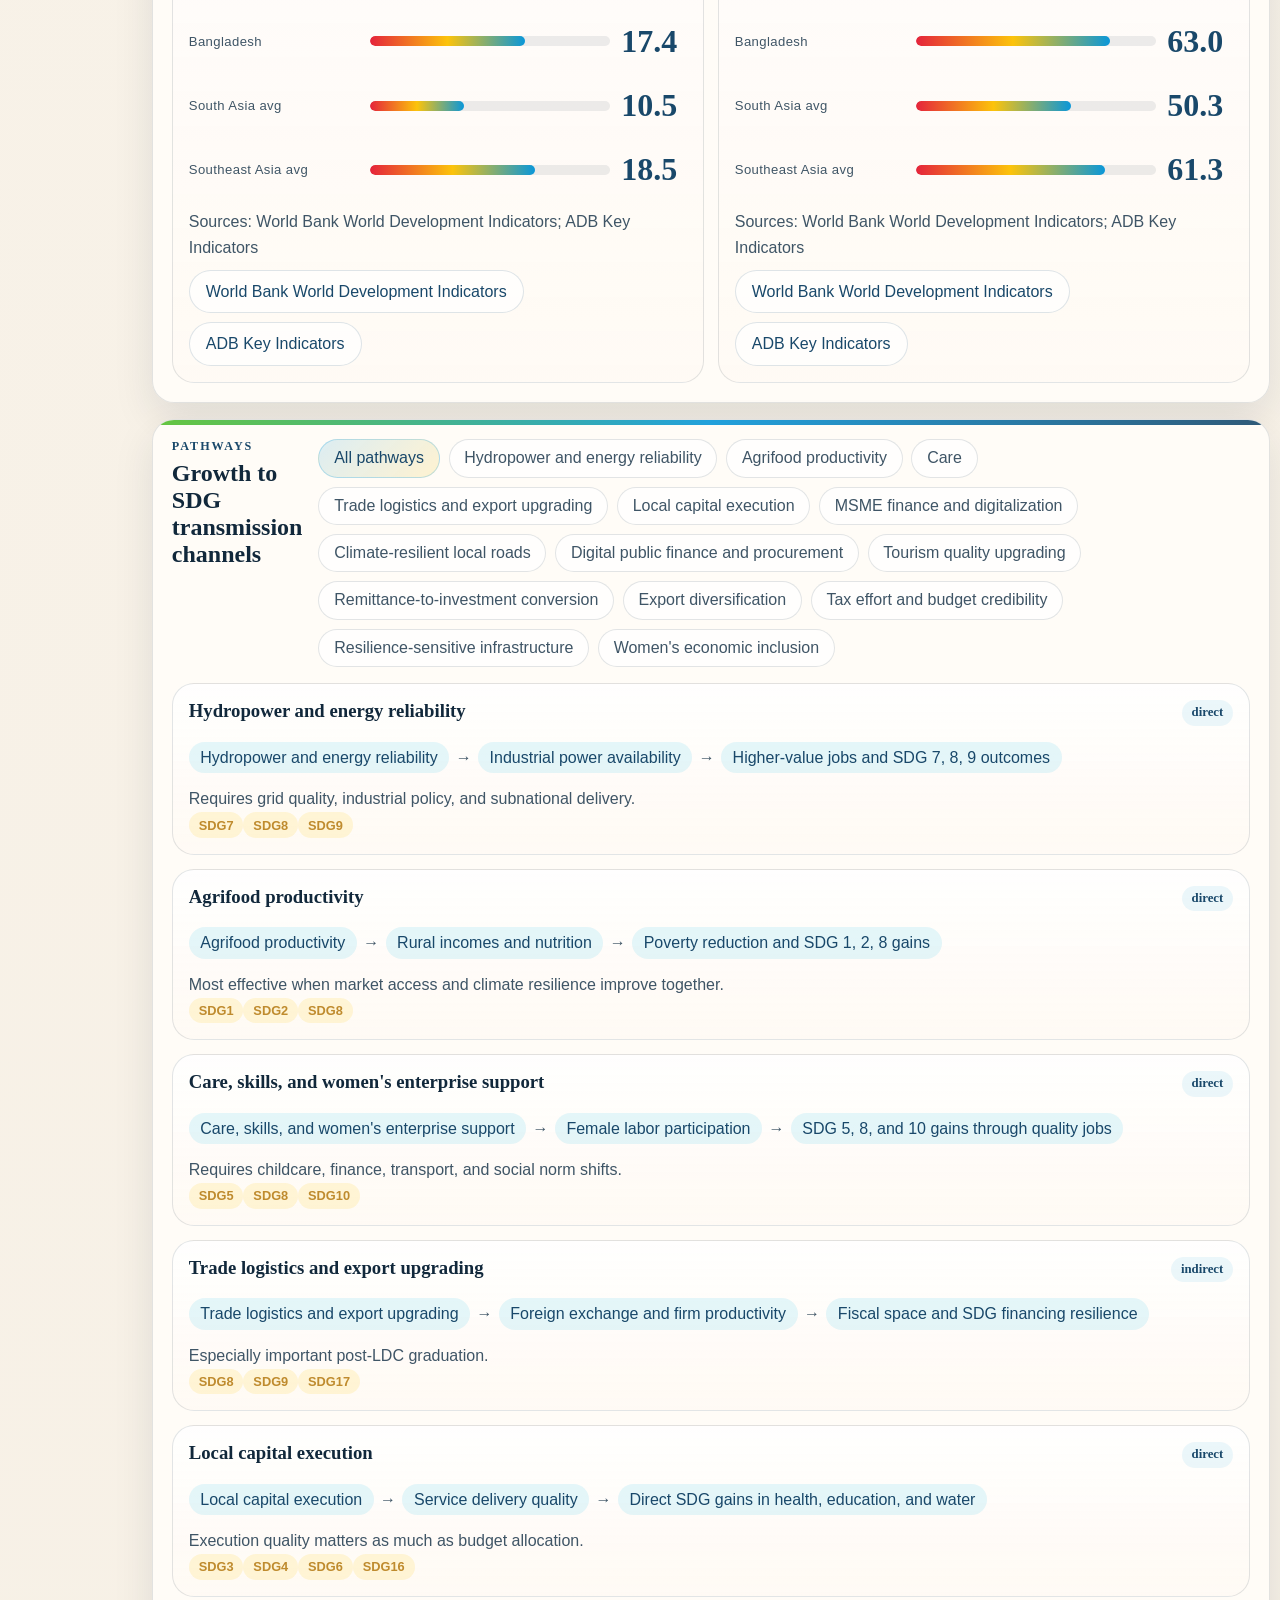
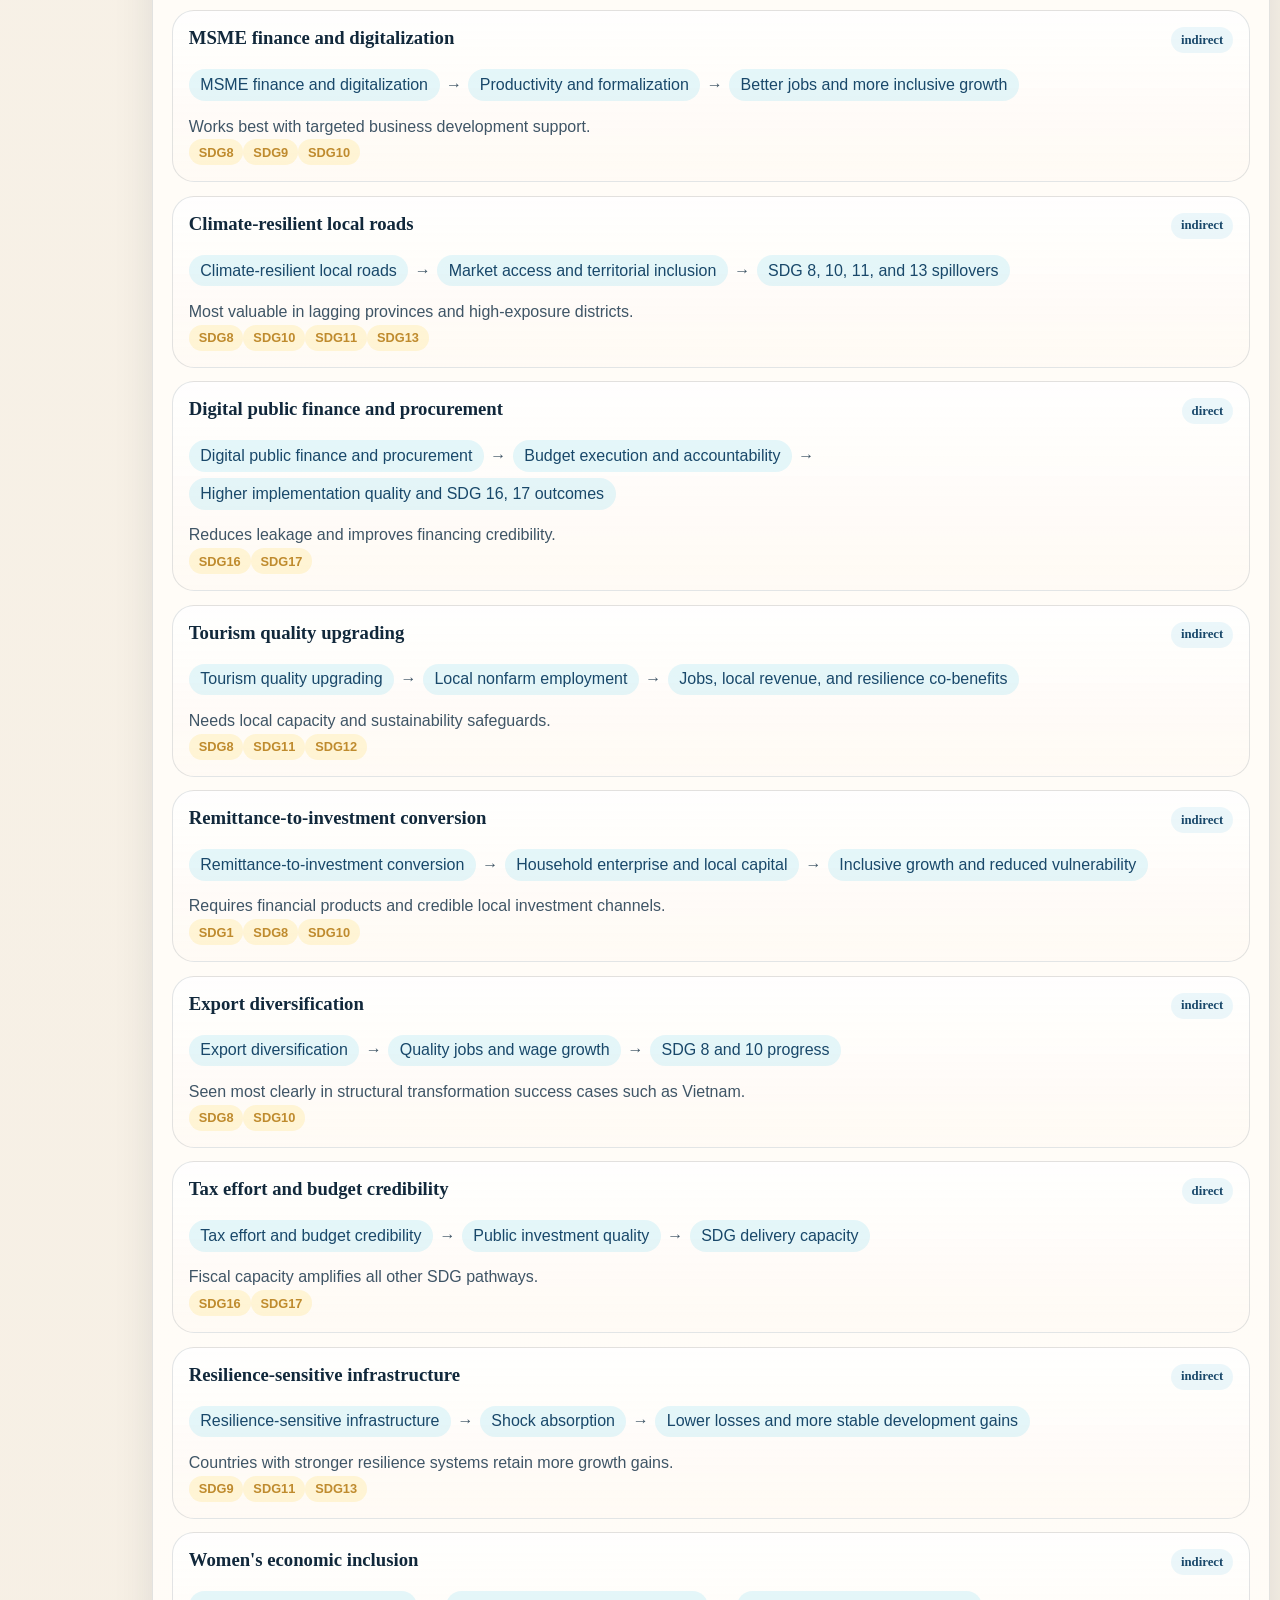
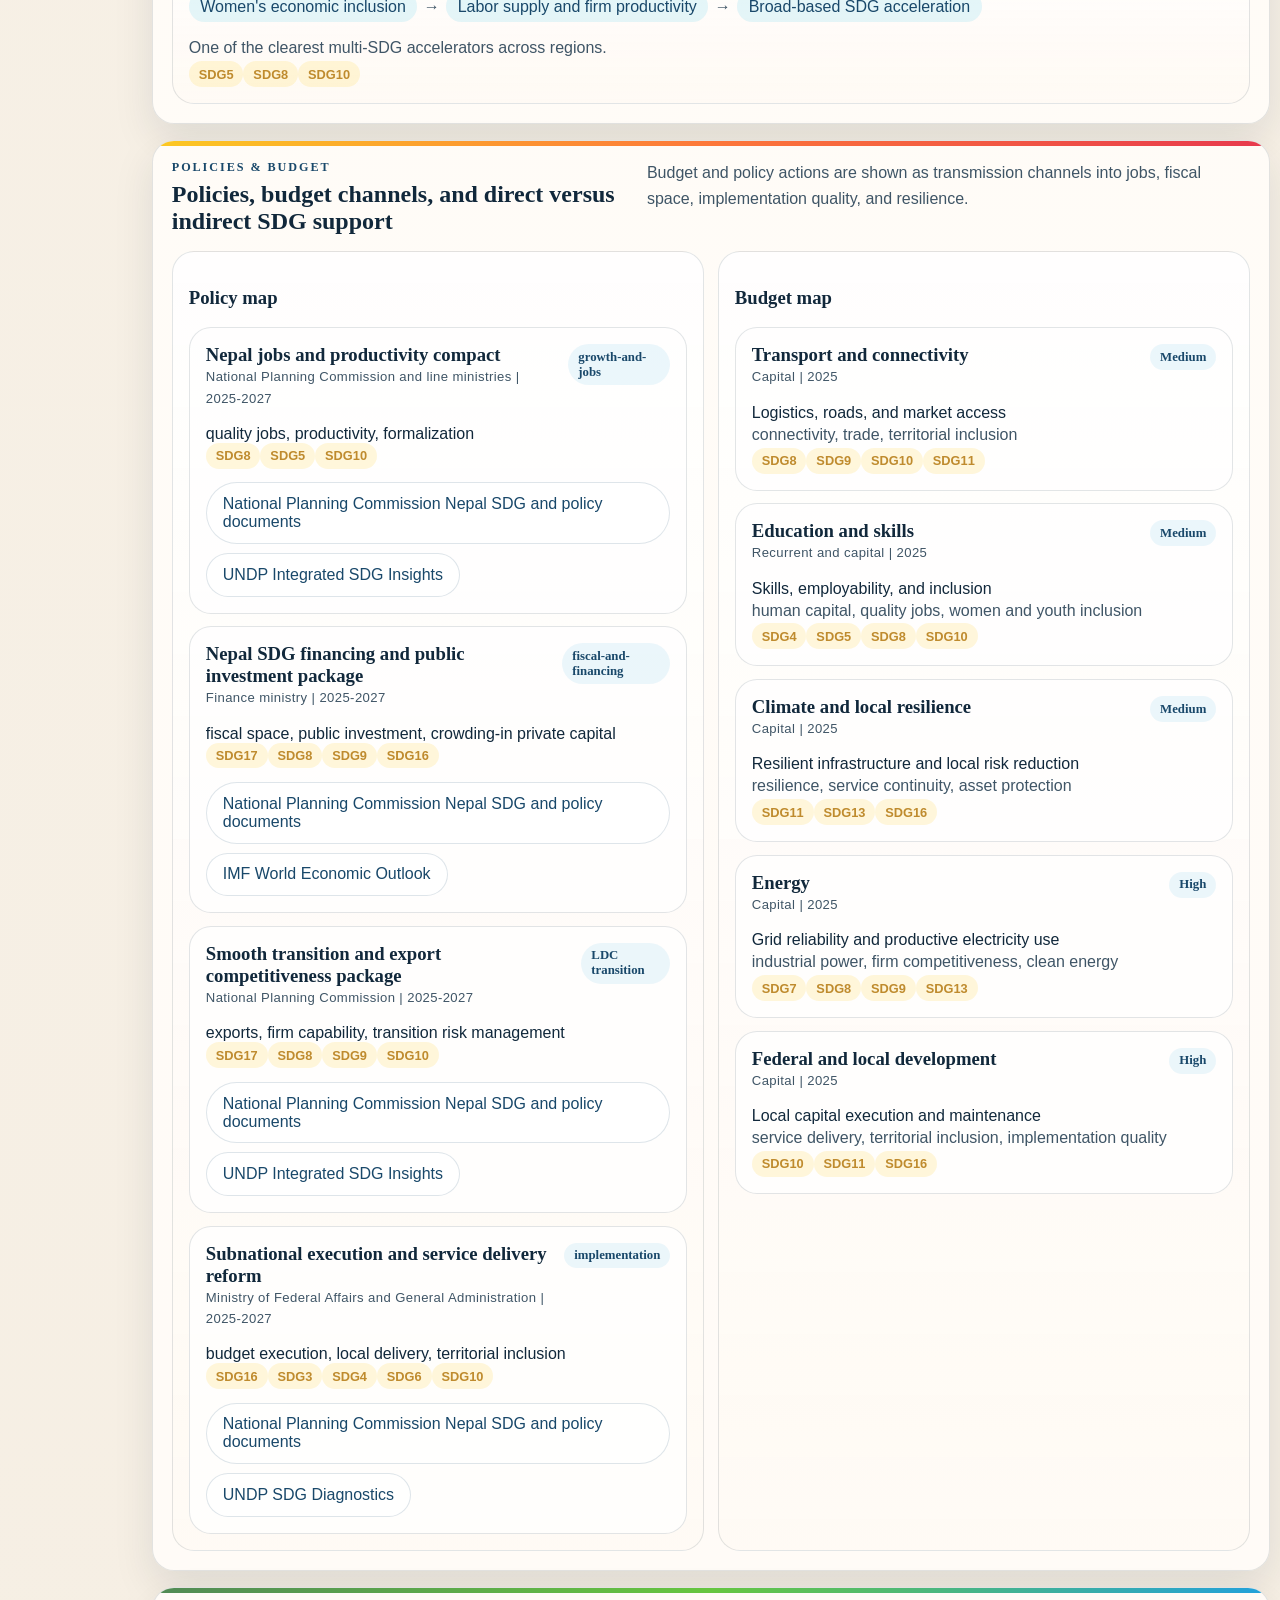
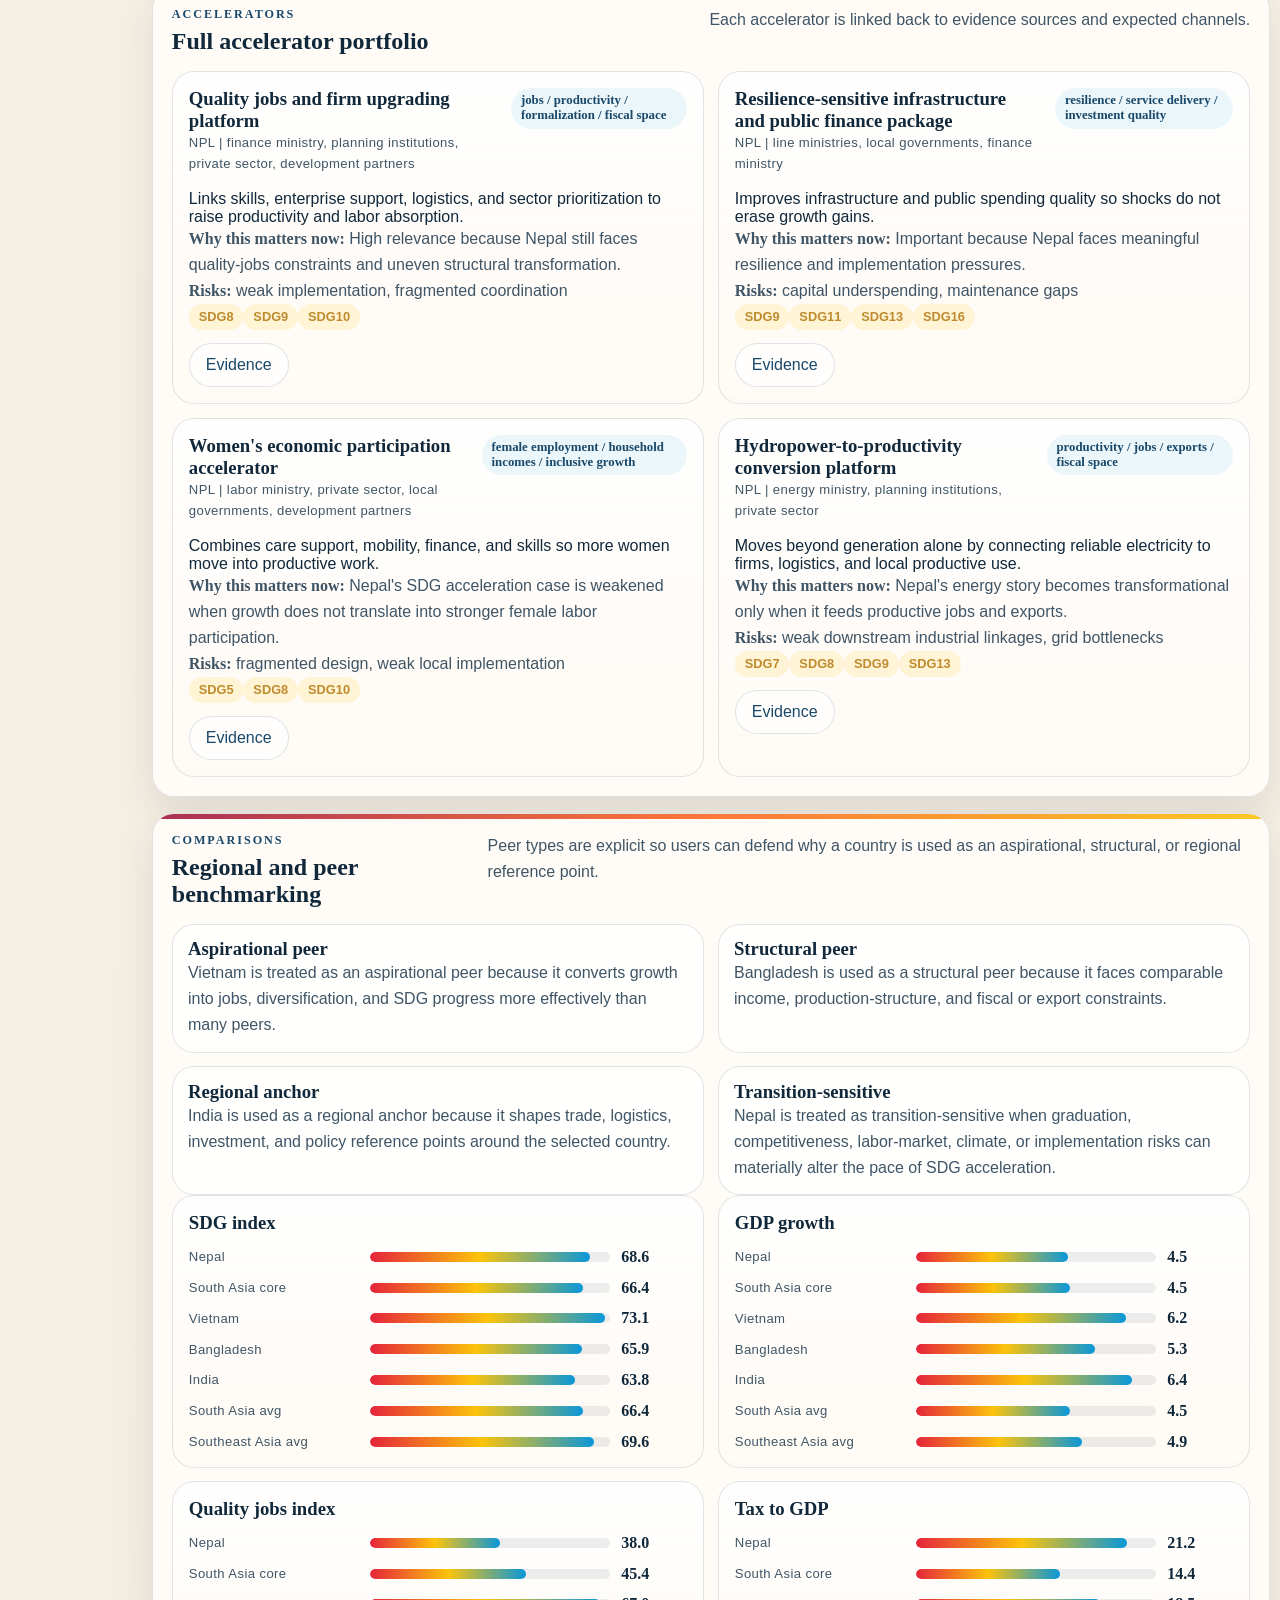
==== commit 35d1903d: "Increase SDG logo size and simplify hero note" ====
--- a/app/index.html
+++ b/app/index.html
@@ -85,7 +85,6 @@
                 <img class="sdg-wheel-logo" src="./sdg-wheel-logo.png" alt="SDG wheel logo" />
               </div>
               <div class="hero-visual-note">
-                <span class="panel-label">Readable under scrutiny</span>
                 <p>The platform keeps official annual anchors separate from the internal pulse so users can see what is structural, what is live, and what is inferred.</p>
               </div>
             </div>
--- a/app/styles.css
+++ b/app/styles.css
@@ -470,13 +470,13 @@
 
 .hero-wheel-wrap {
   position: relative;
-  min-height: 180px;
+  min-height: 220px;
   display: grid;
   place-items: center;
 }
 
 .sdg-wheel-logo {
-  width: min(100%, 185px);
+  width: min(100%, 235px);
   filter: drop-shadow(0 10px 18px rgba(25, 72, 106, 0.12));
 }
 
@@ -1139,11 +1139,11 @@
   }
 
   .hero-wheel-wrap {
-    min-height: 150px;
+    min-height: 175px;
   }
 
   .sdg-wheel-logo {
-    width: min(100%, 150px);
+    width: min(100%, 185px);
   }
 
   .section-card {
@@ -1235,7 +1235,7 @@
   }
 
   .sdg-wheel-logo {
-    width: min(100%, 122px);
+    width: min(100%, 150px);
   }
 
   .metric-grid {
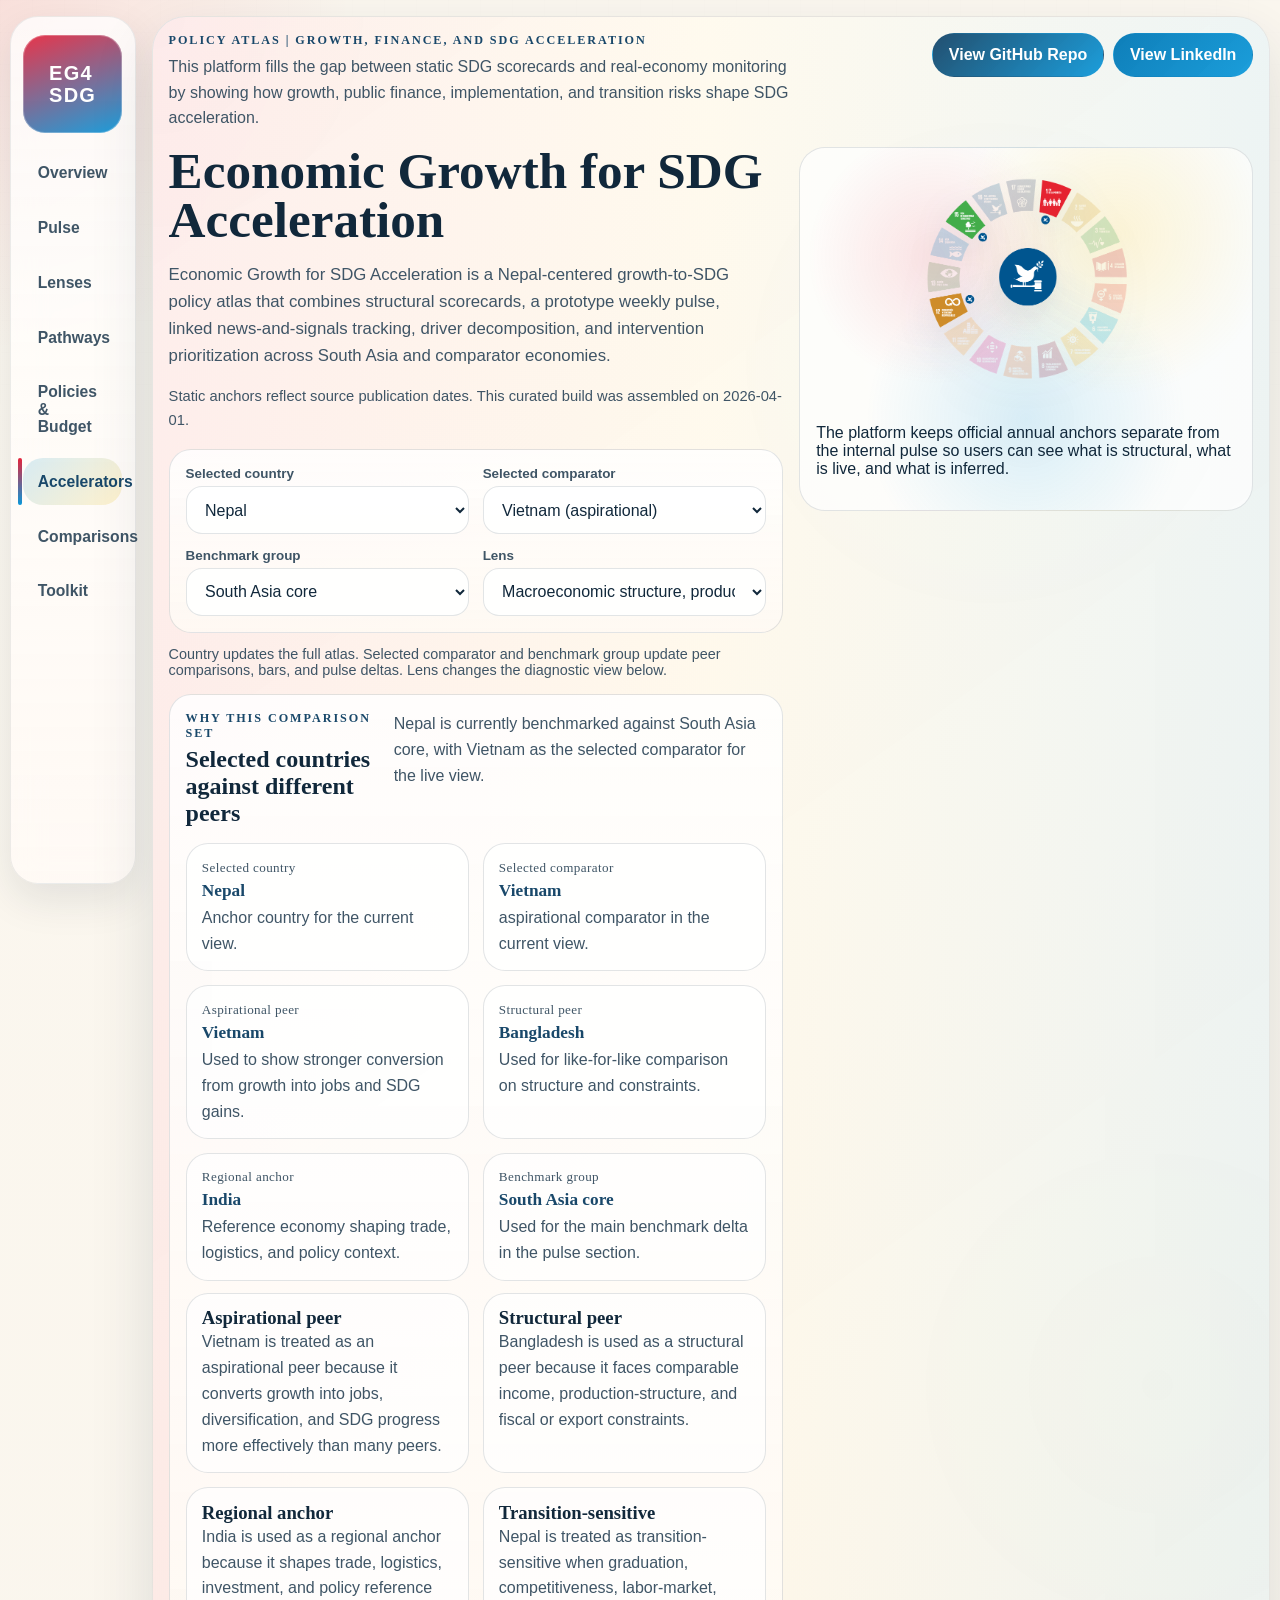
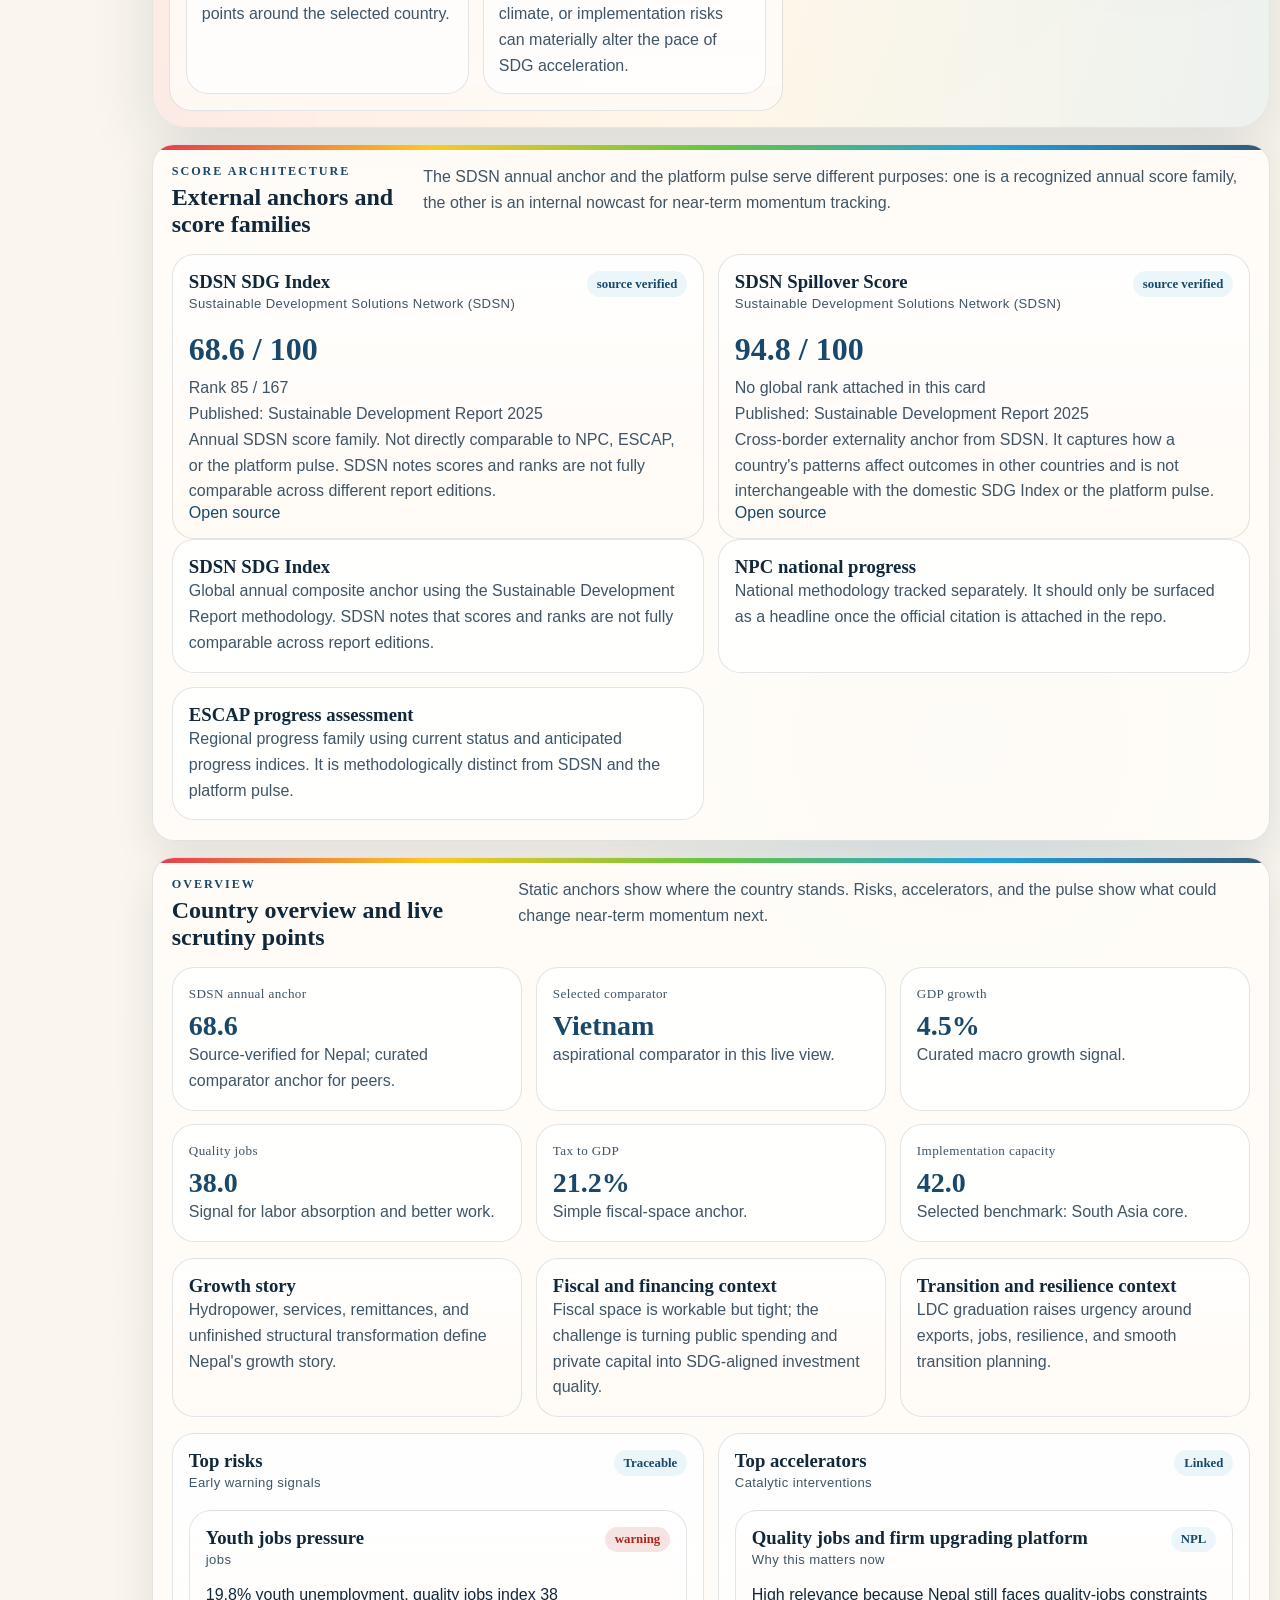
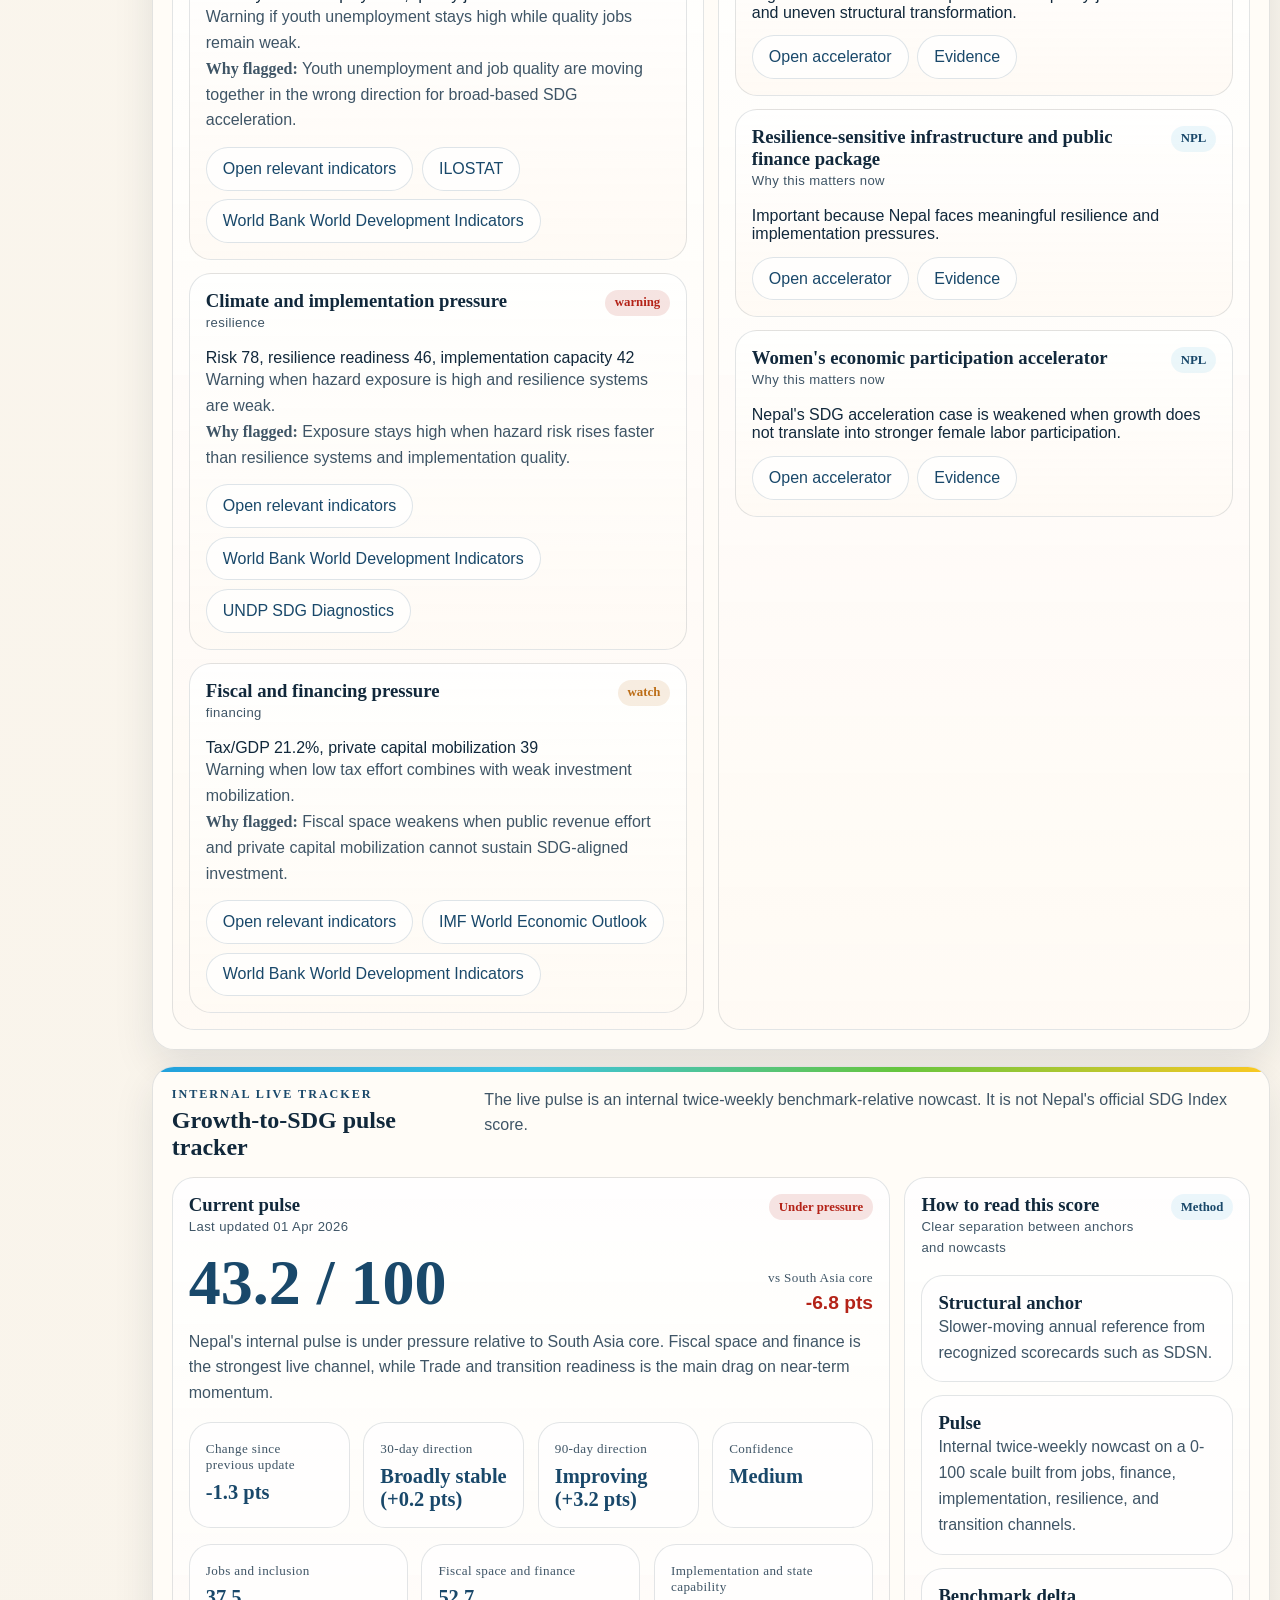
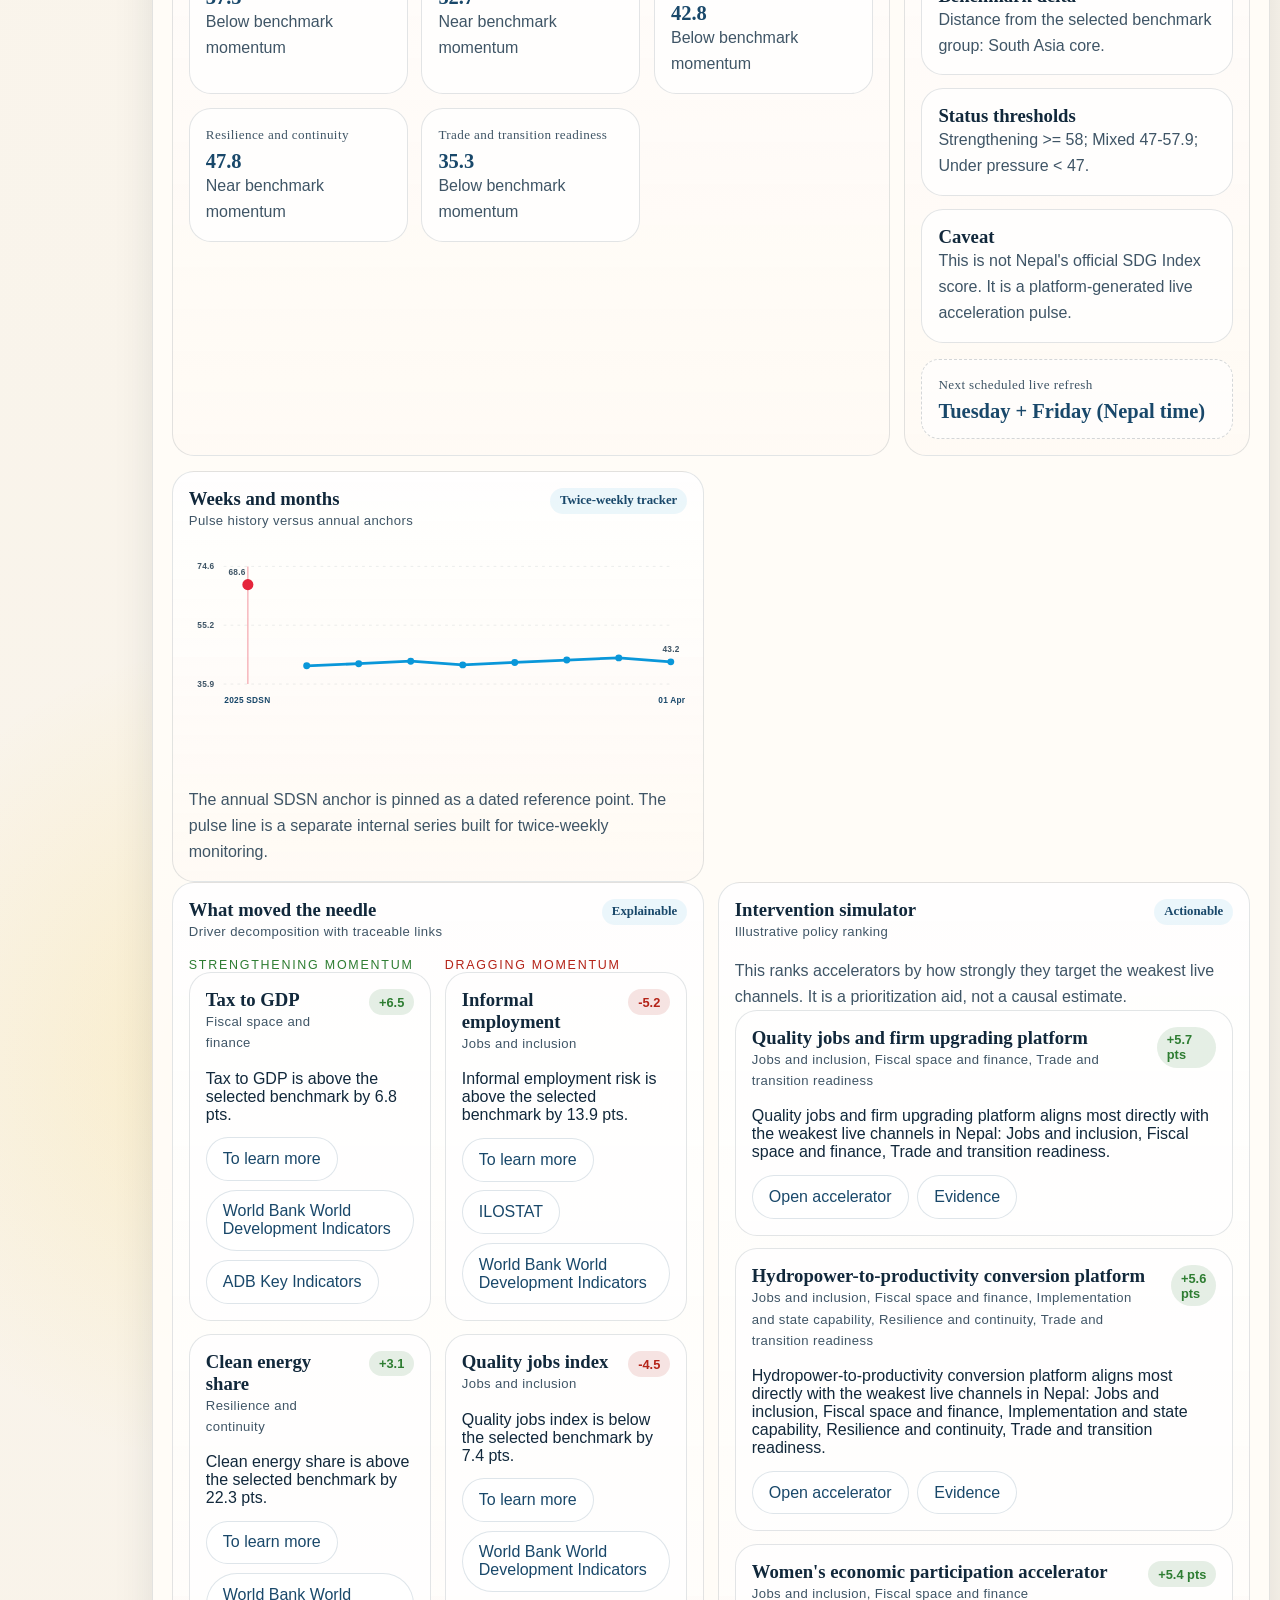
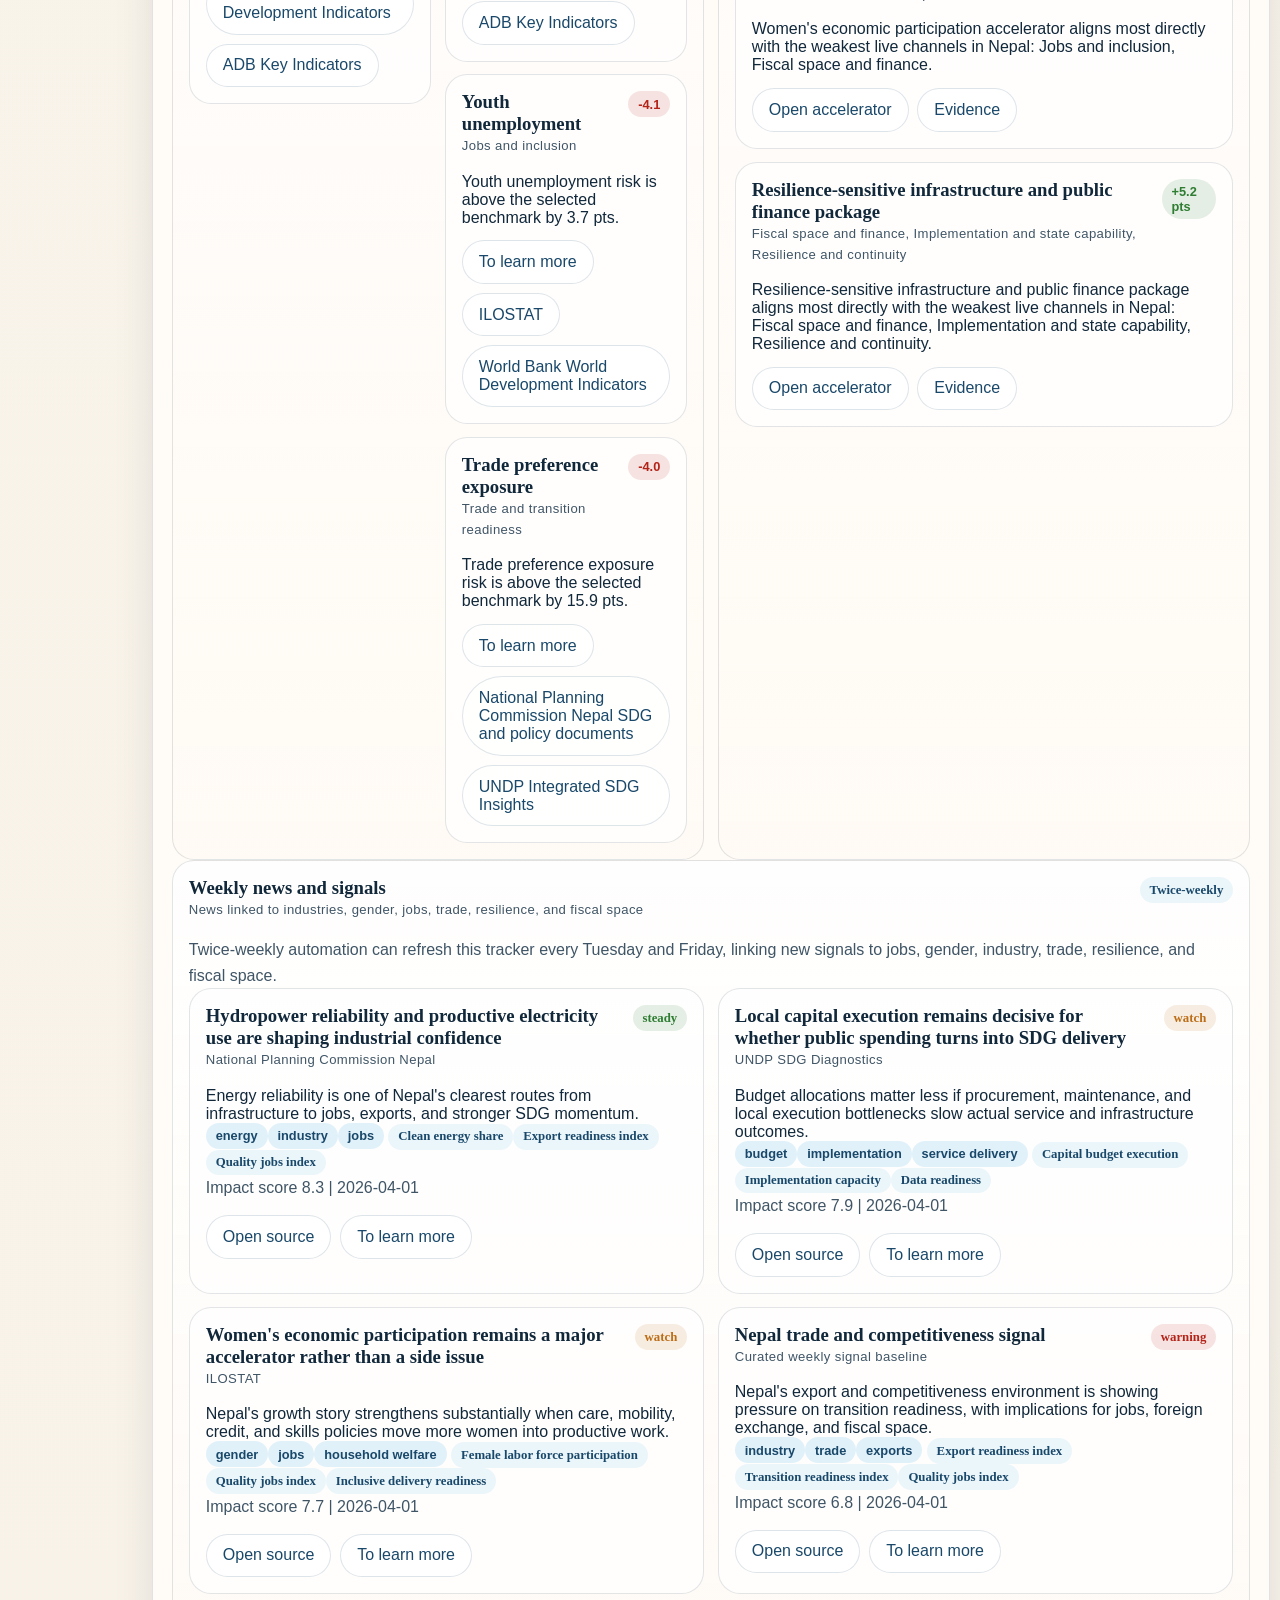
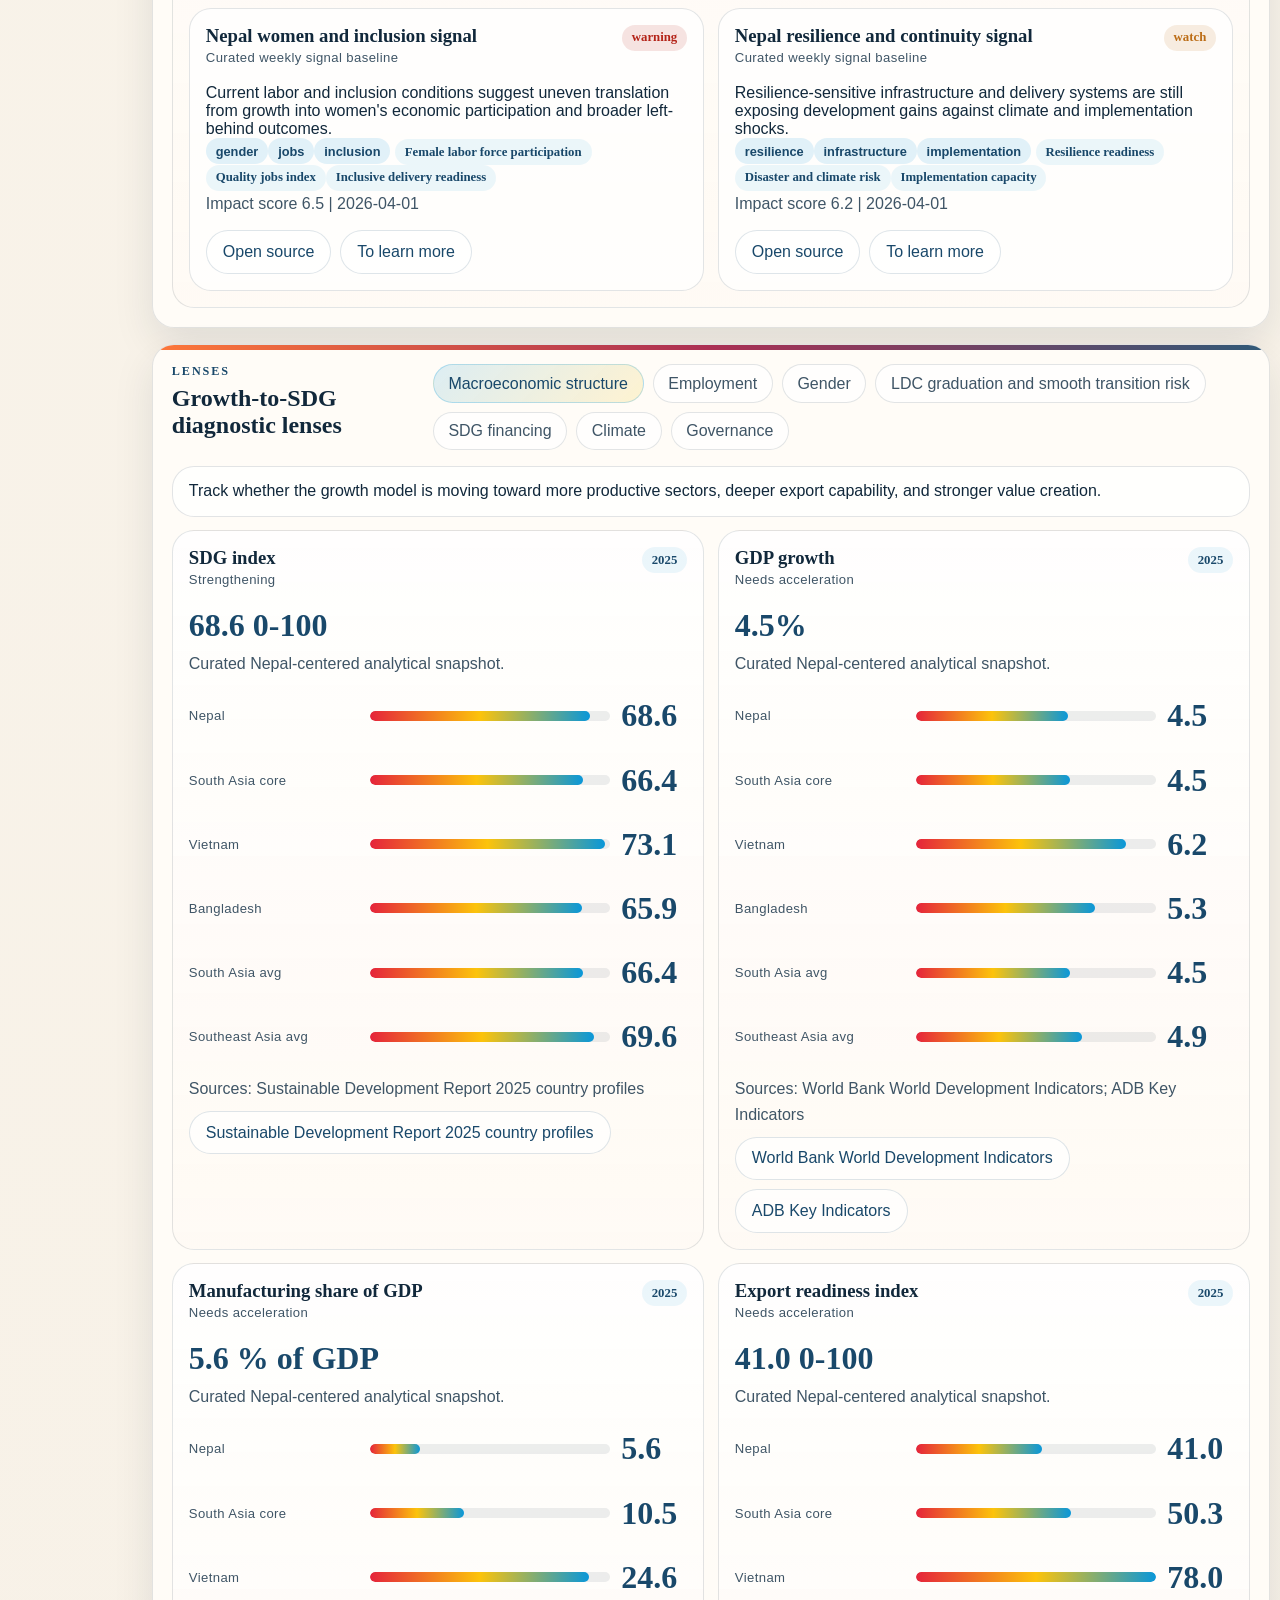
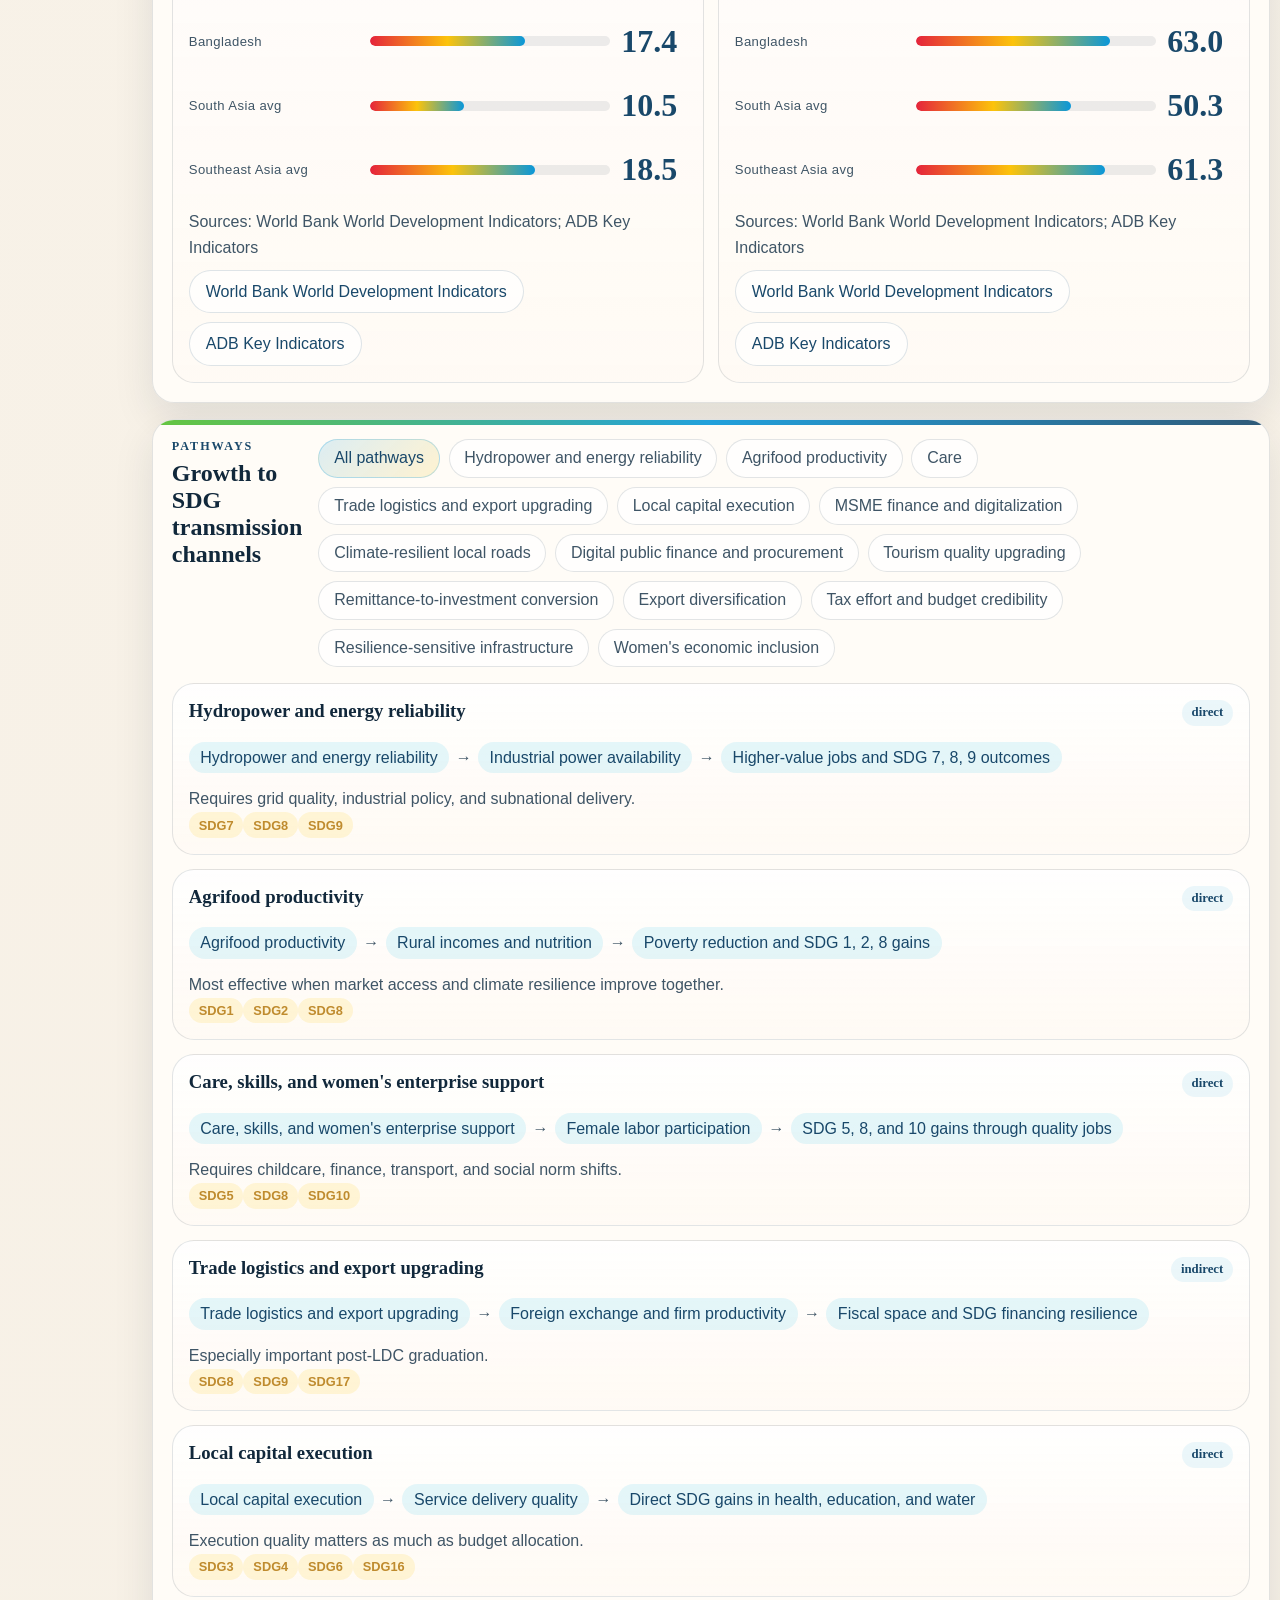
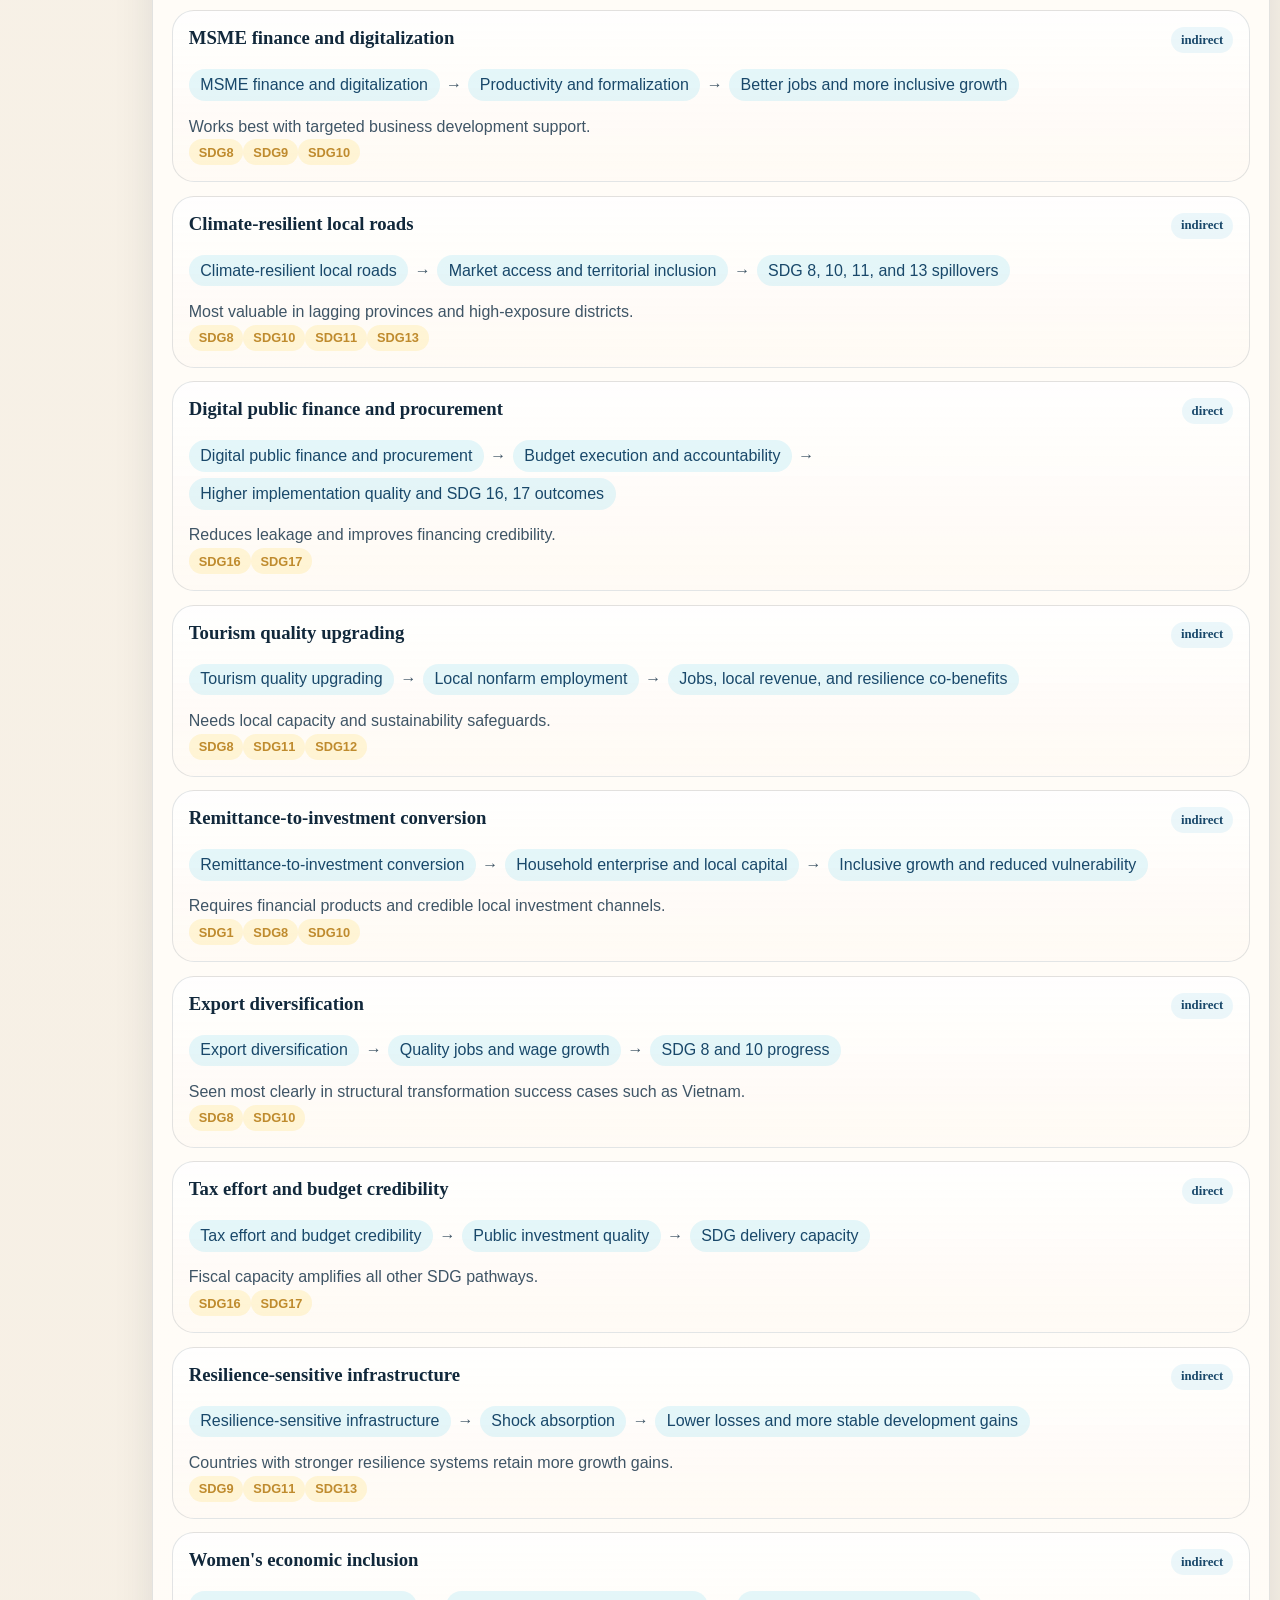
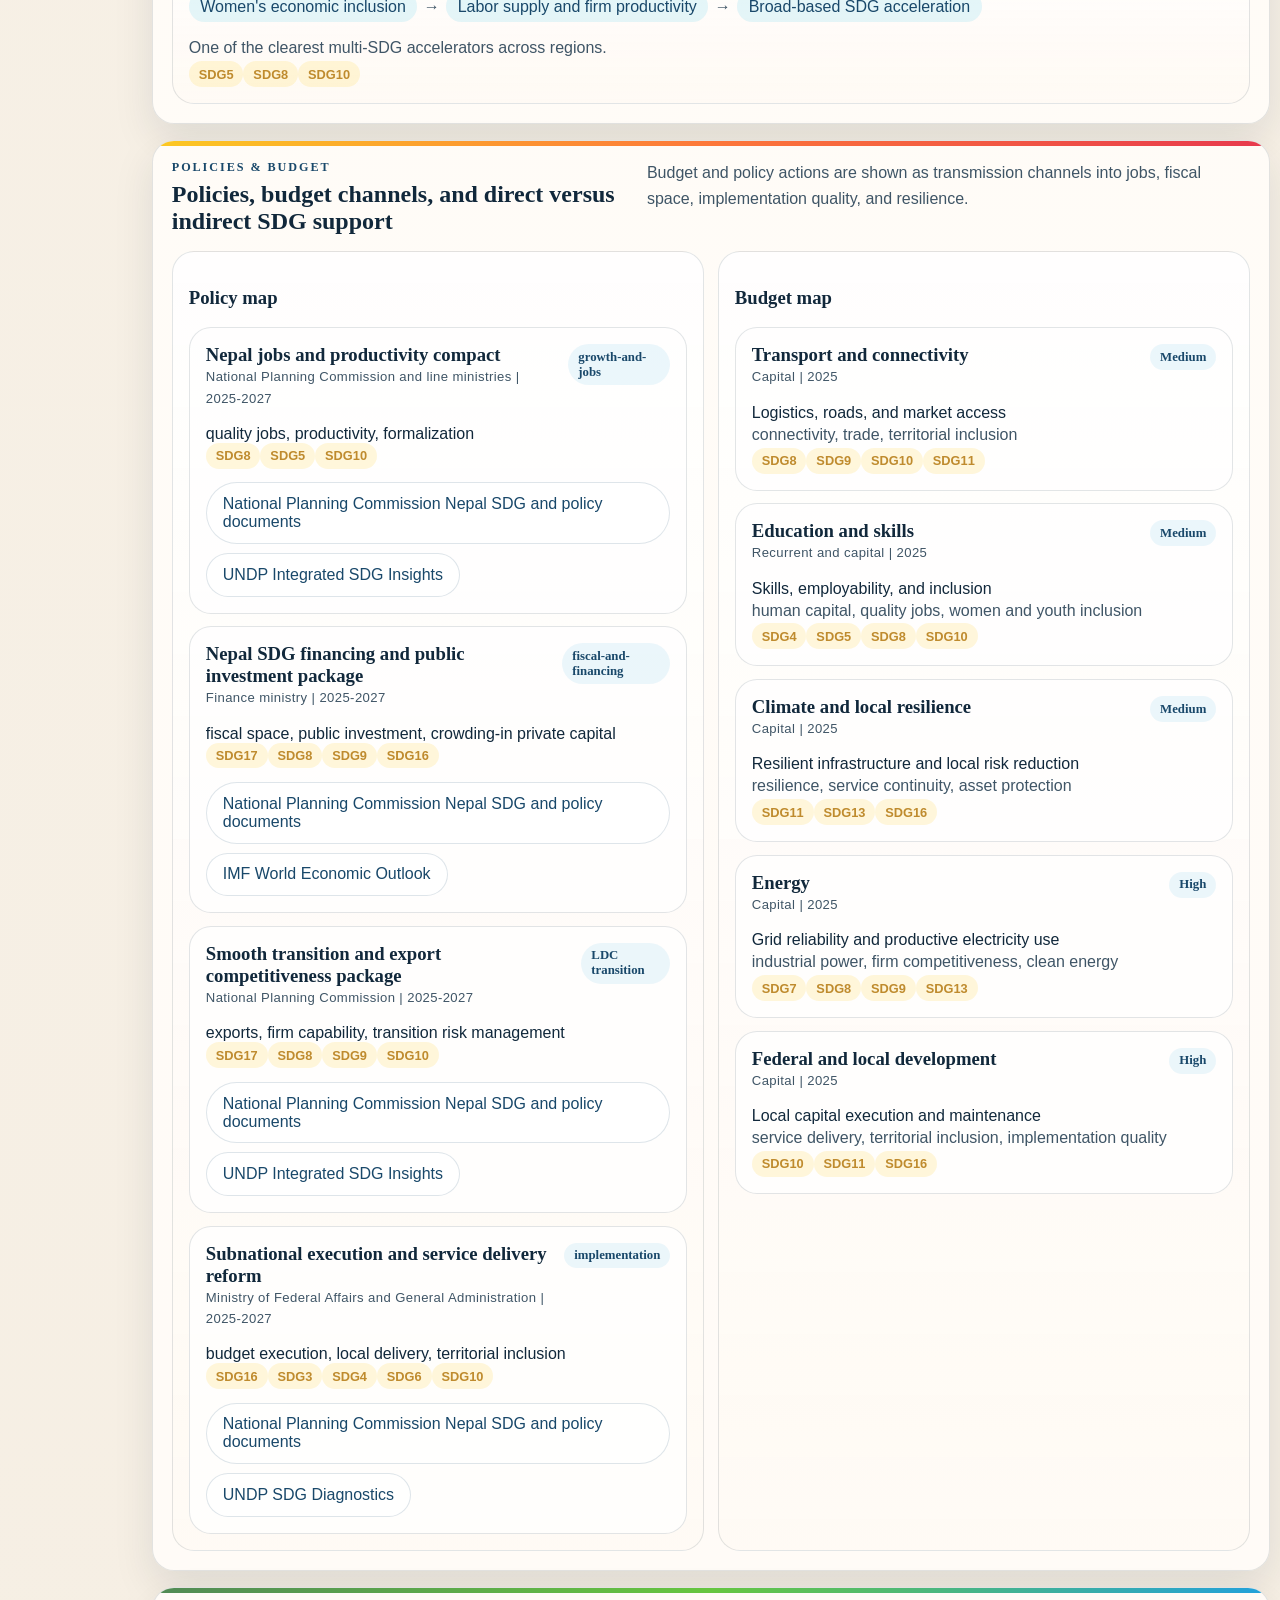
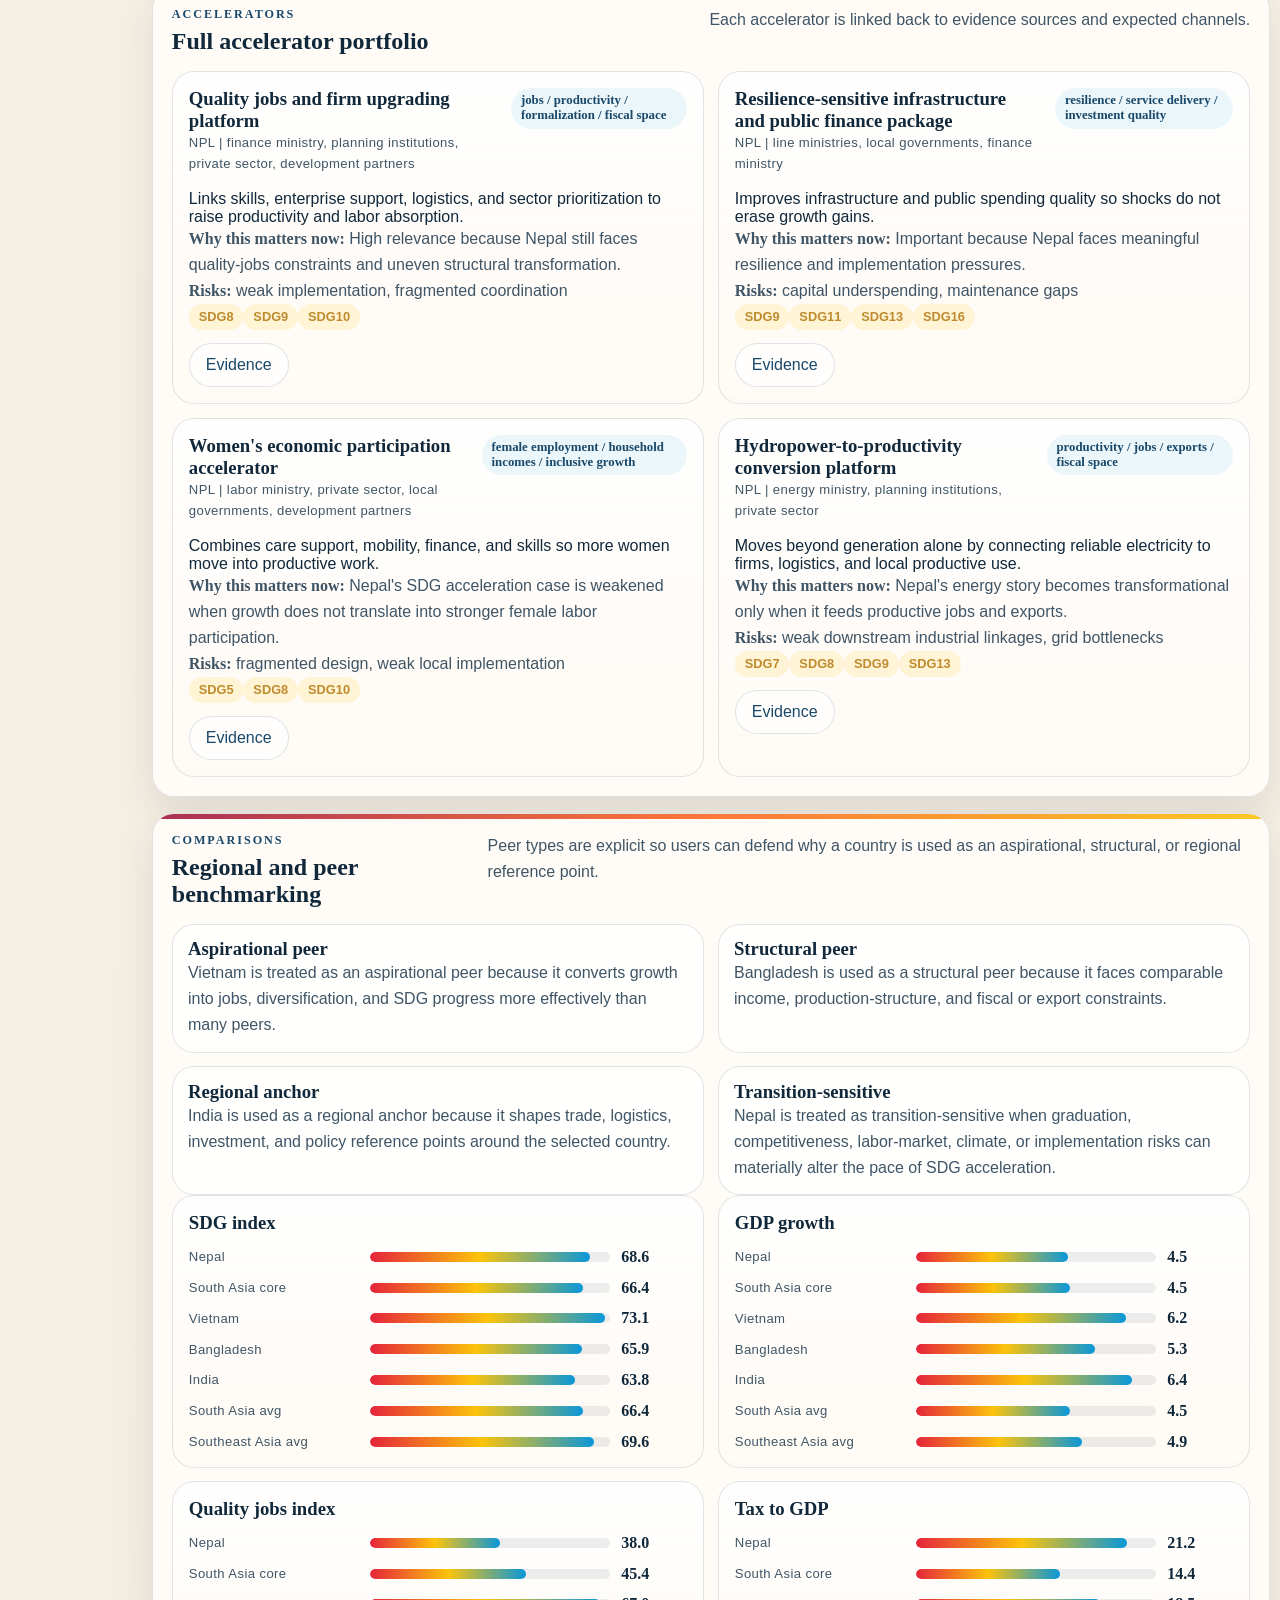
==== commit 40730819: "Improve phone legibility and refresh cache" ====
--- a/app/index.html
+++ b/app/index.html
@@ -15,7 +15,7 @@
   <body>
     <div class="app-layout">
       <aside class="left-rail">
-        <div class="rail-brand">EG<br />SDG</div>
+        <div class="rail-brand">EG4<br />SDG</div>
         <nav class="rail-nav" aria-label="Section navigation">
           <a class="rail-link active" href="#overview">Overview</a>
           <a class="rail-link" href="#pulse">Pulse</a>
--- a/app/styles.css
+++ b/app/styles.css
@@ -1105,8 +1105,23 @@
   }
 
   .left-rail {
-    top: 0.4rem;
-    padding: 0.55rem 0.7rem;
+    position: static;
+    top: auto;
+    gap: 0.6rem;
+    padding: 0.65rem 0.7rem;
+    border-radius: 18px;
+  }
+
+  .rail-brand {
+    width: 68px;
+    min-width: 68px;
+    font-size: 0.88rem;
+    letter-spacing: 0.03em;
+  }
+
+  .rail-link {
+    padding: 0.72rem 0.92rem;
+    font-size: 0.94rem;
   }
 
   .hero {
@@ -1126,7 +1141,8 @@
   }
 
   .hero-copy h1 {
-    font-size: 2.25rem;
+    font-size: 2.12rem;
+    line-height: 1;
   }
 
   .control-grid,
@@ -1138,12 +1154,26 @@
     grid-template-columns: 1fr;
   }
 
+  .hero-description,
+  .gap-statement,
+  .control-note,
+  .section-note,
+  .indicator-note {
+    font-size: 0.98rem;
+    line-height: 1.65;
+  }
+
+  .button-secondary,
+  select {
+    min-height: 50px;
+  }
+
   .hero-wheel-wrap {
-    min-height: 175px;
+    min-height: 205px;
   }
 
   .sdg-wheel-logo {
-    width: min(100%, 185px);
+    width: min(100%, 215px);
   }
 
   .section-card {
@@ -1204,19 +1234,19 @@
   }
 
   .left-rail {
-    padding: 0.45rem 0.55rem;
+    padding: 0.55rem 0.55rem;
     border-radius: 18px;
   }
 
   .rail-brand {
-    width: 54px;
-    min-width: 54px;
-    font-size: 0.82rem;
+    width: 62px;
+    min-width: 62px;
+    font-size: 0.76rem;
   }
 
   .rail-link {
-    padding: 0.58rem 0.72rem;
-    font-size: 0.86rem;
+    padding: 0.66rem 0.82rem;
+    font-size: 0.9rem;
   }
 
   .hero,
@@ -1225,17 +1255,21 @@
   }
 
   .hero-copy h1 {
-    font-size: 1.95rem;
+    font-size: 2rem;
   }
 
   .hero-description,
   .gap-statement,
   .control-note {
-    font-size: 0.9rem;
+    font-size: 0.96rem;
+  }
+
+  .hero-wheel-wrap {
+    min-height: 185px;
   }
 
   .sdg-wheel-logo {
-    width: min(100%, 150px);
+    width: min(100%, 190px);
   }
 
   .metric-grid {
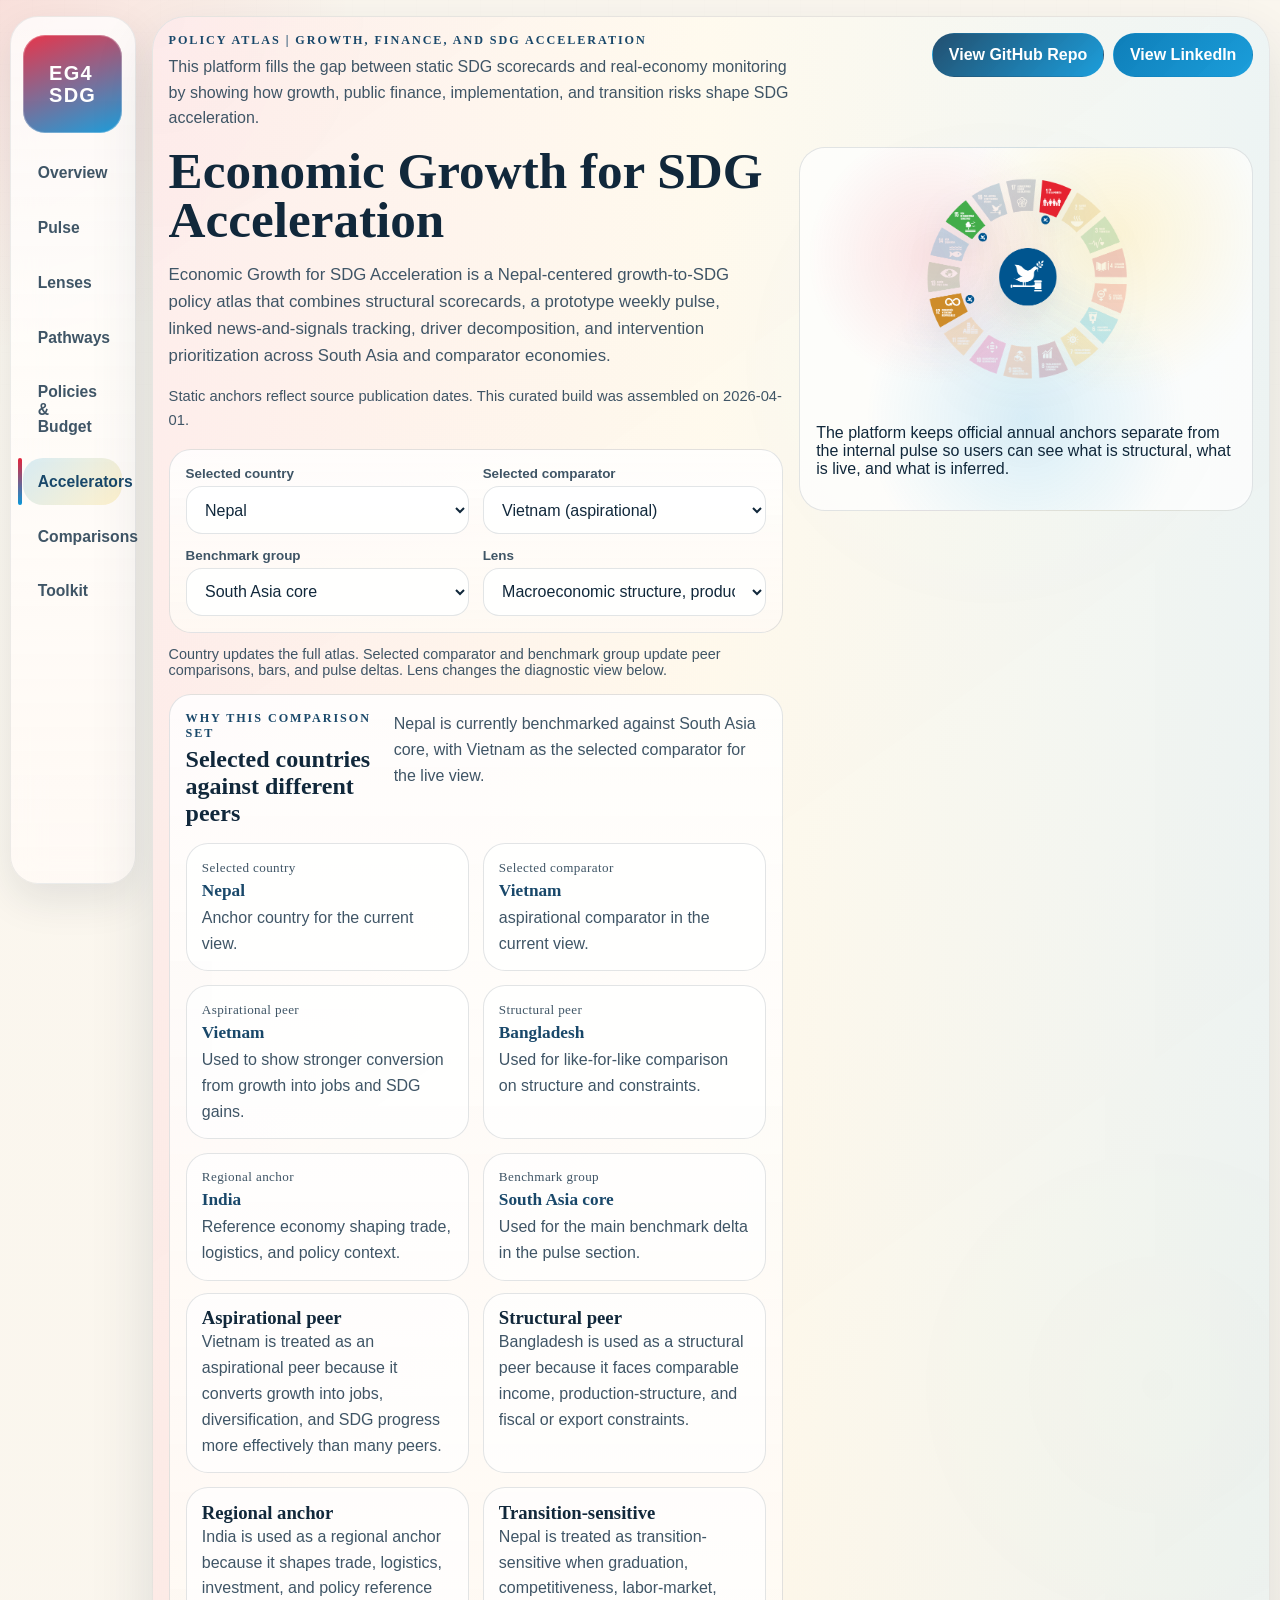
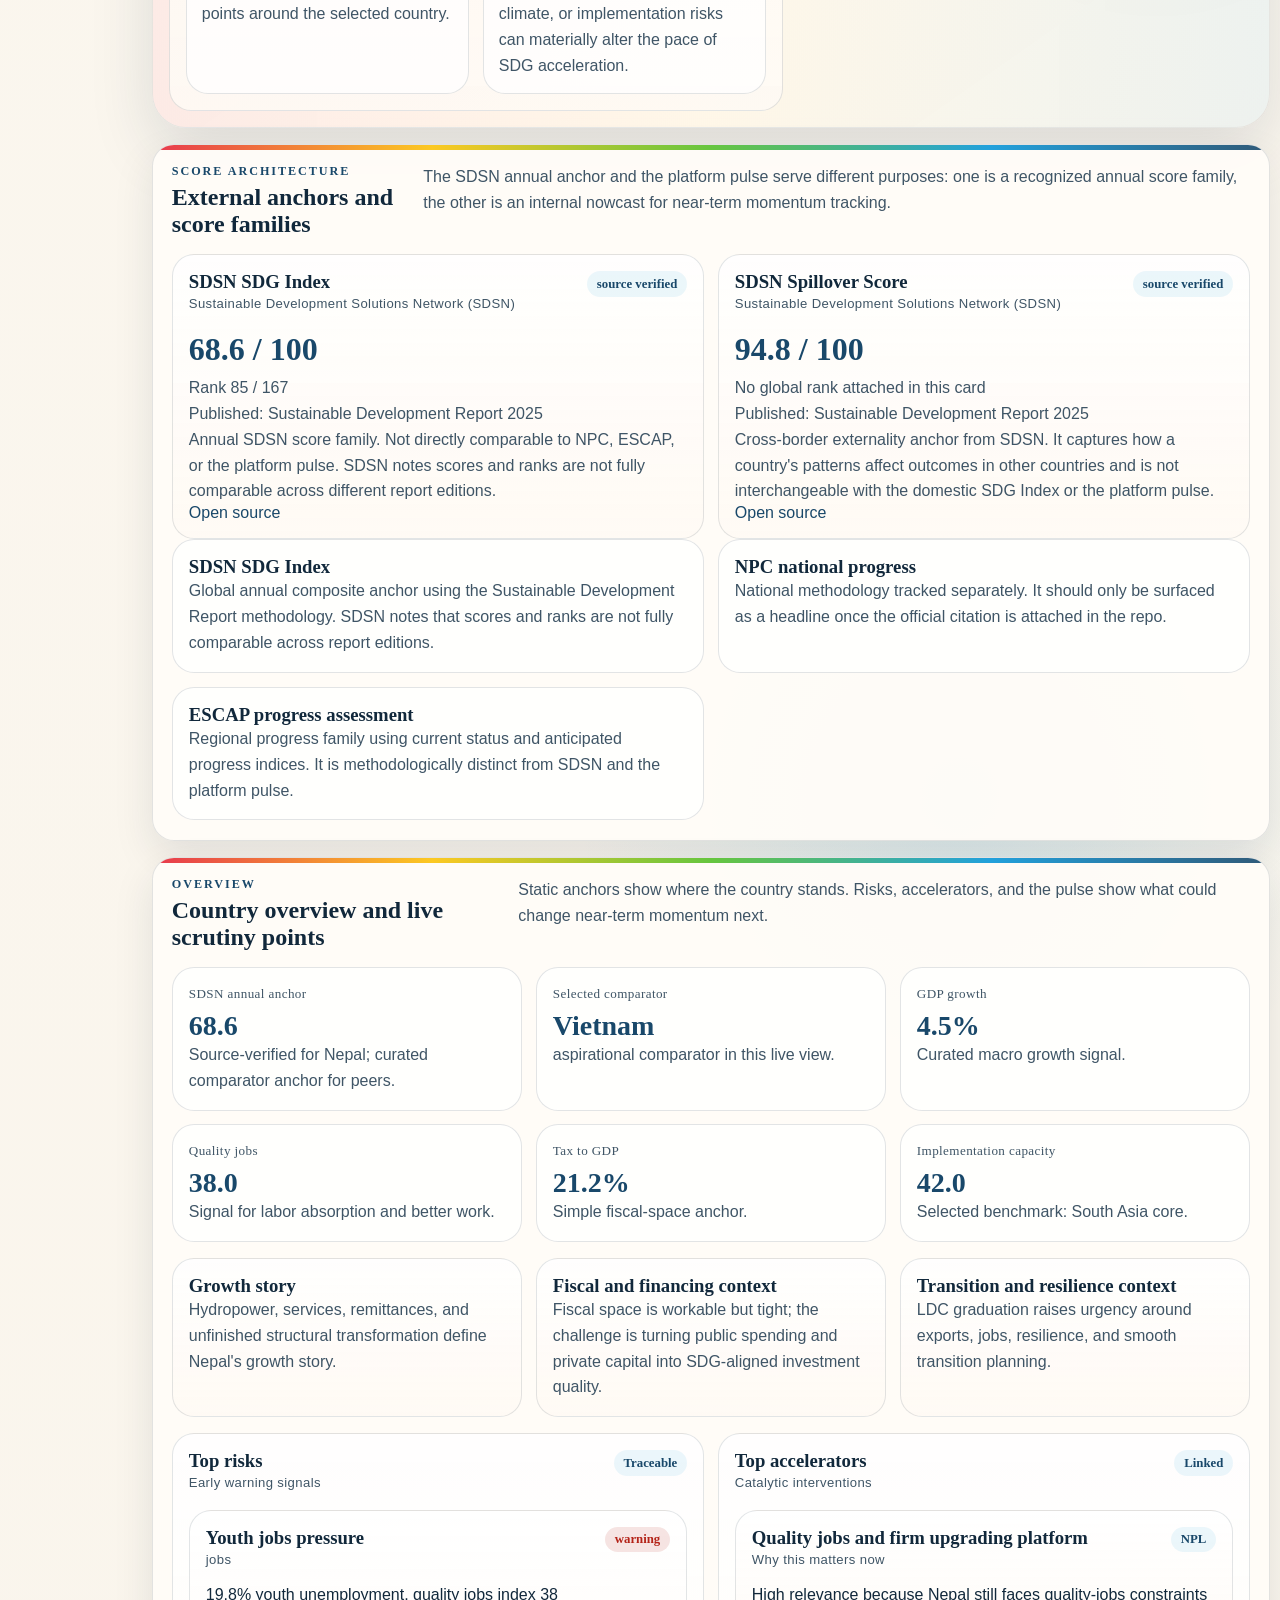
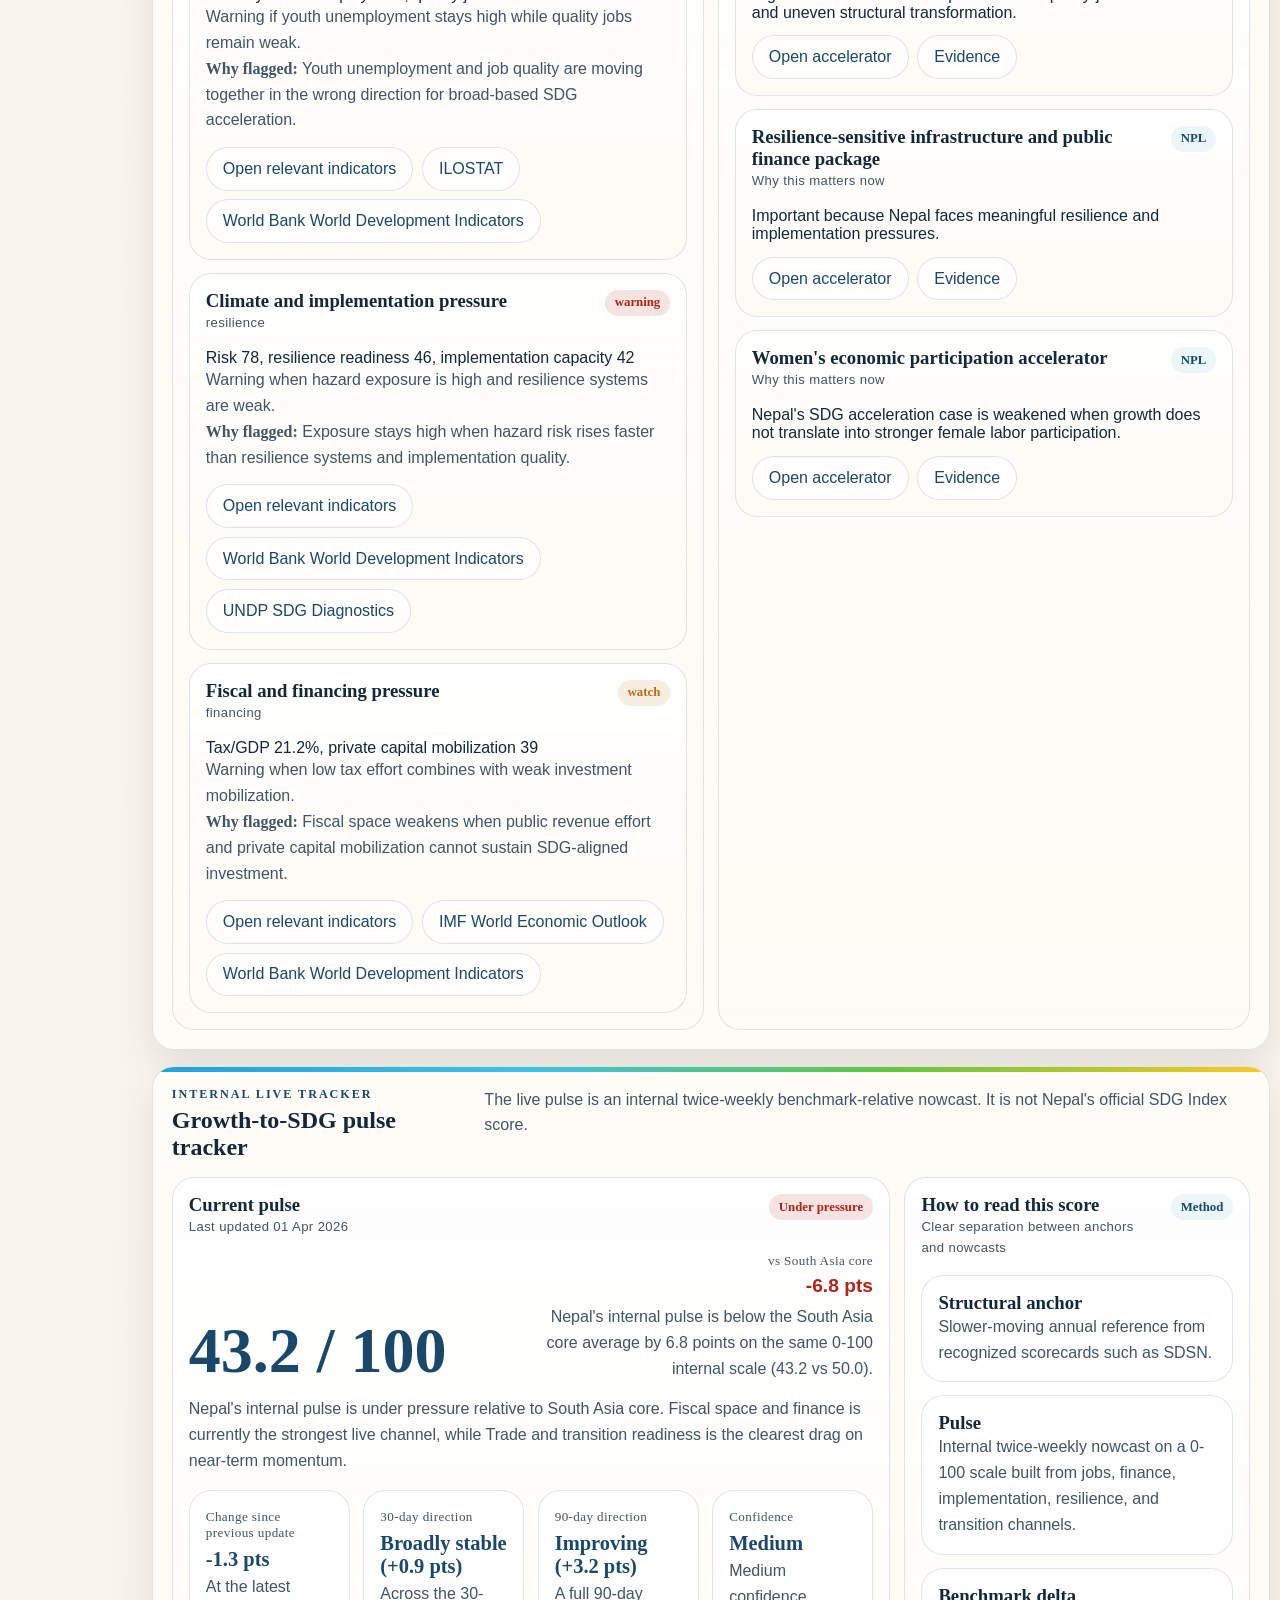
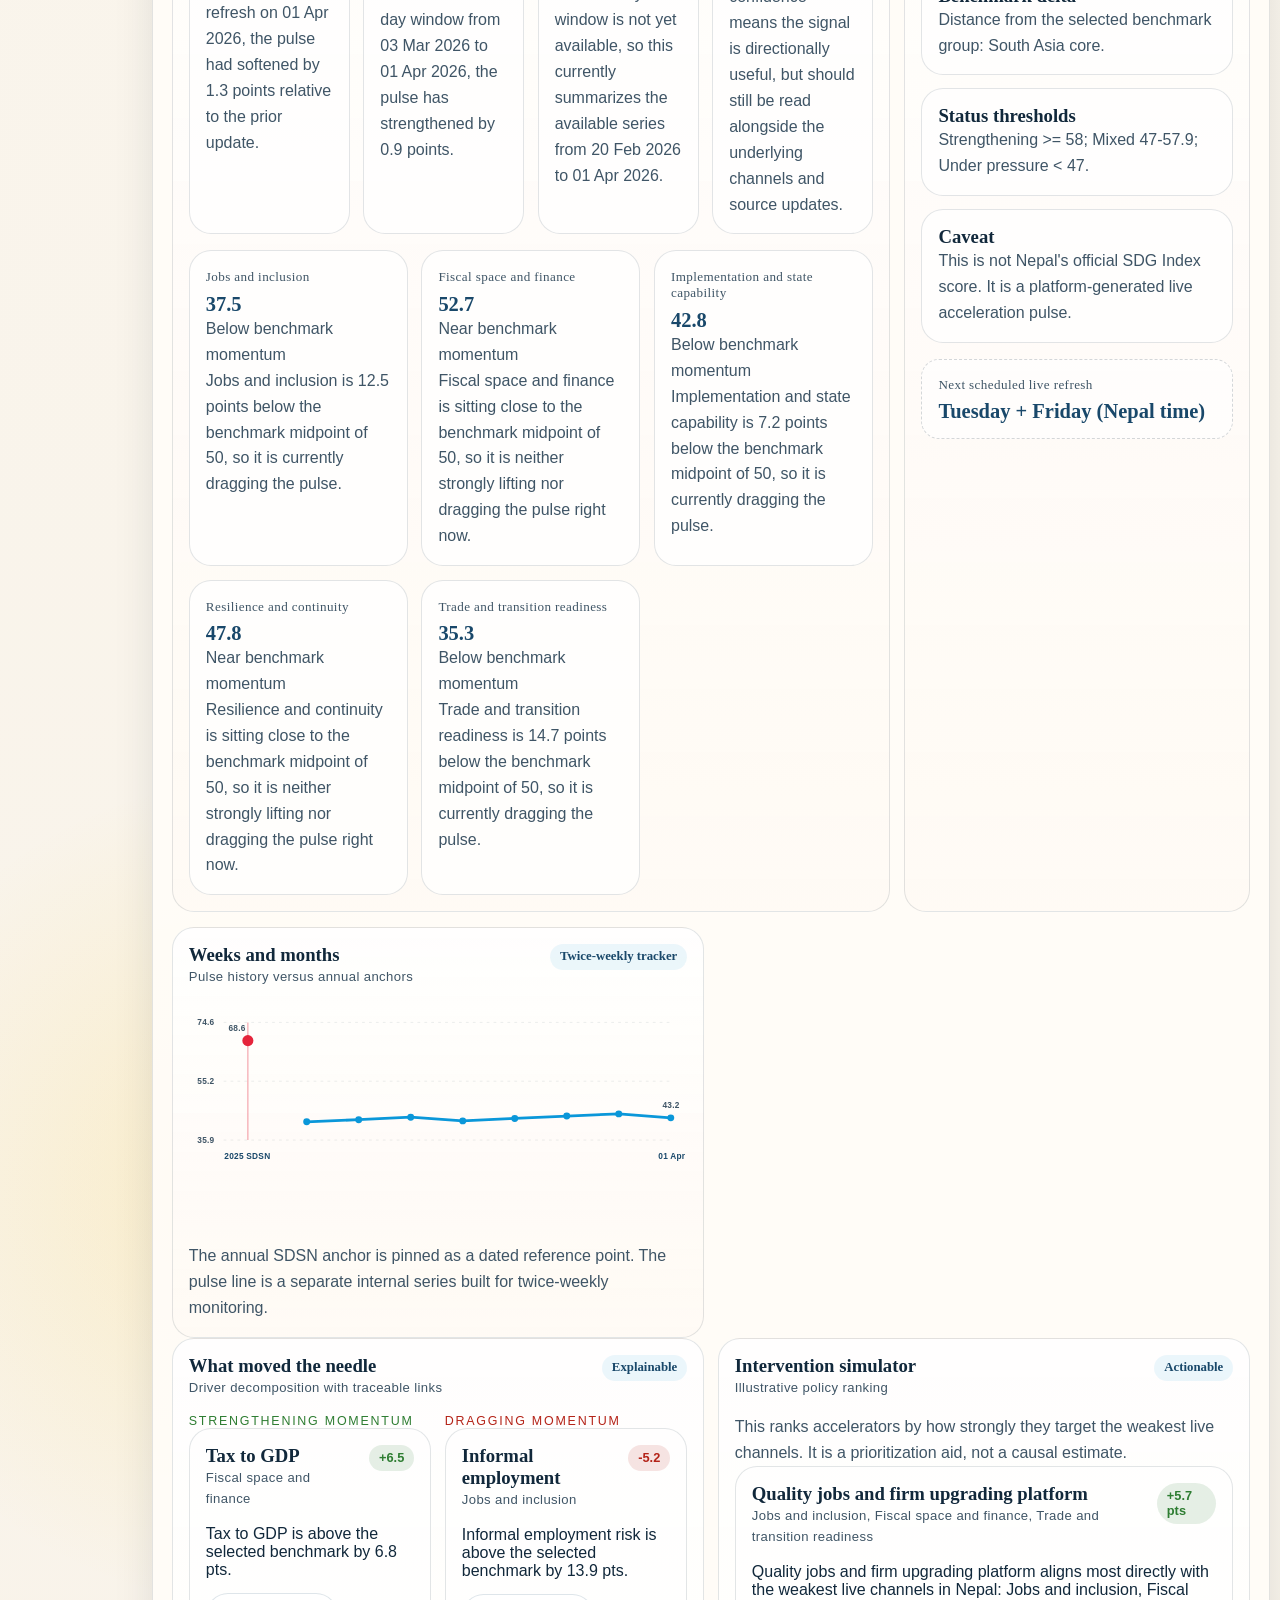
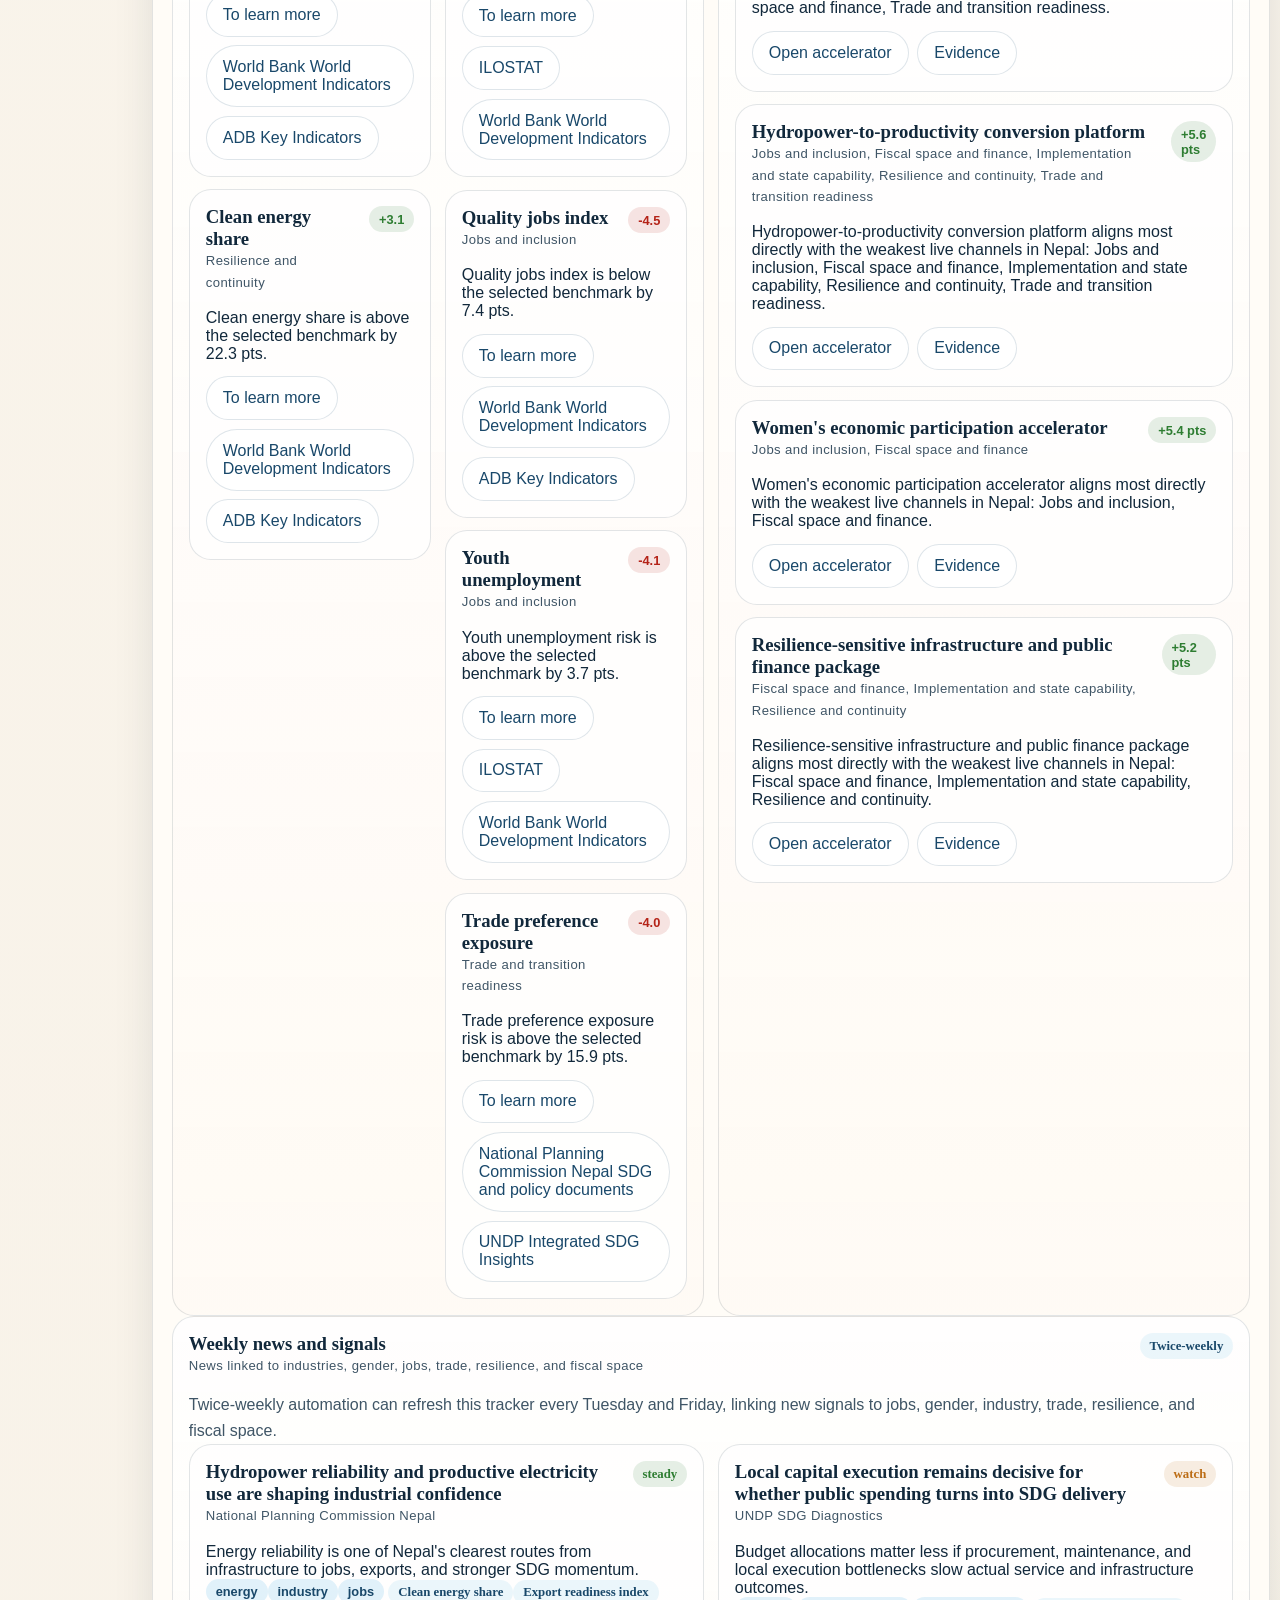
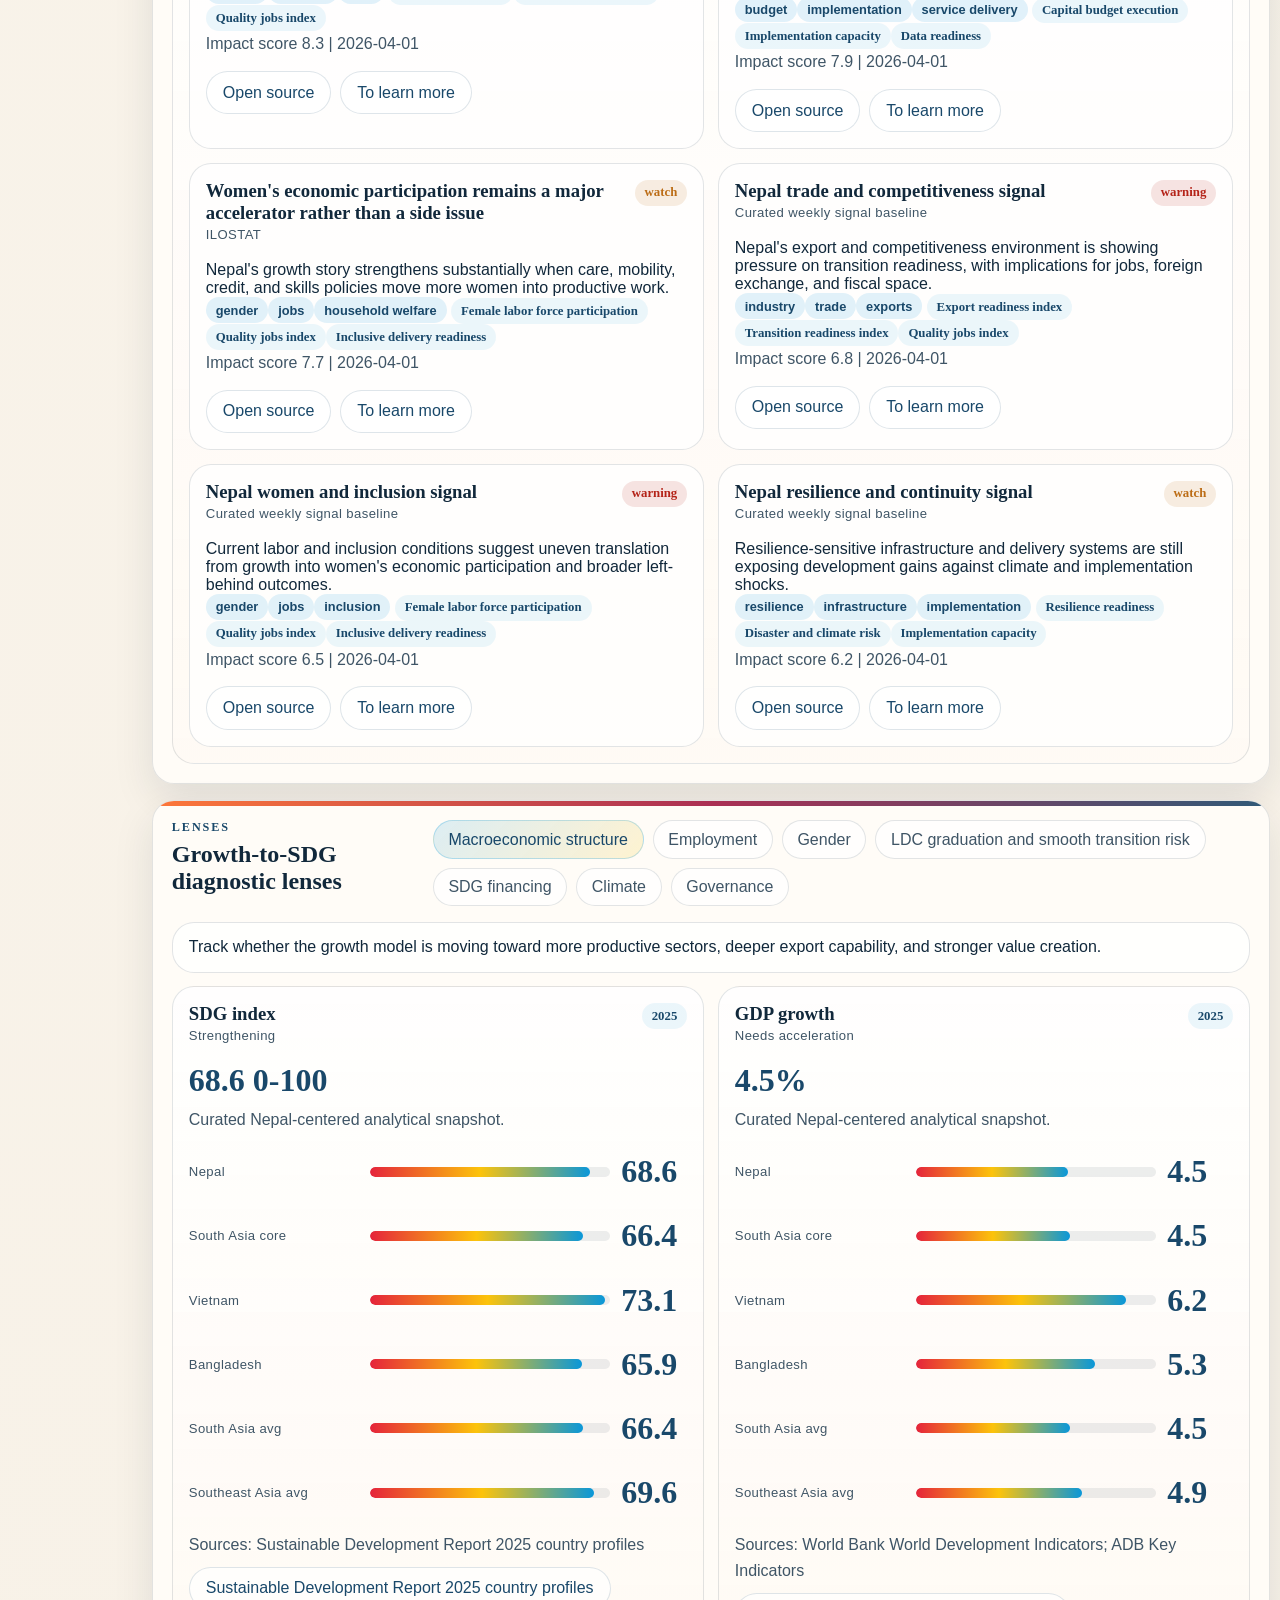
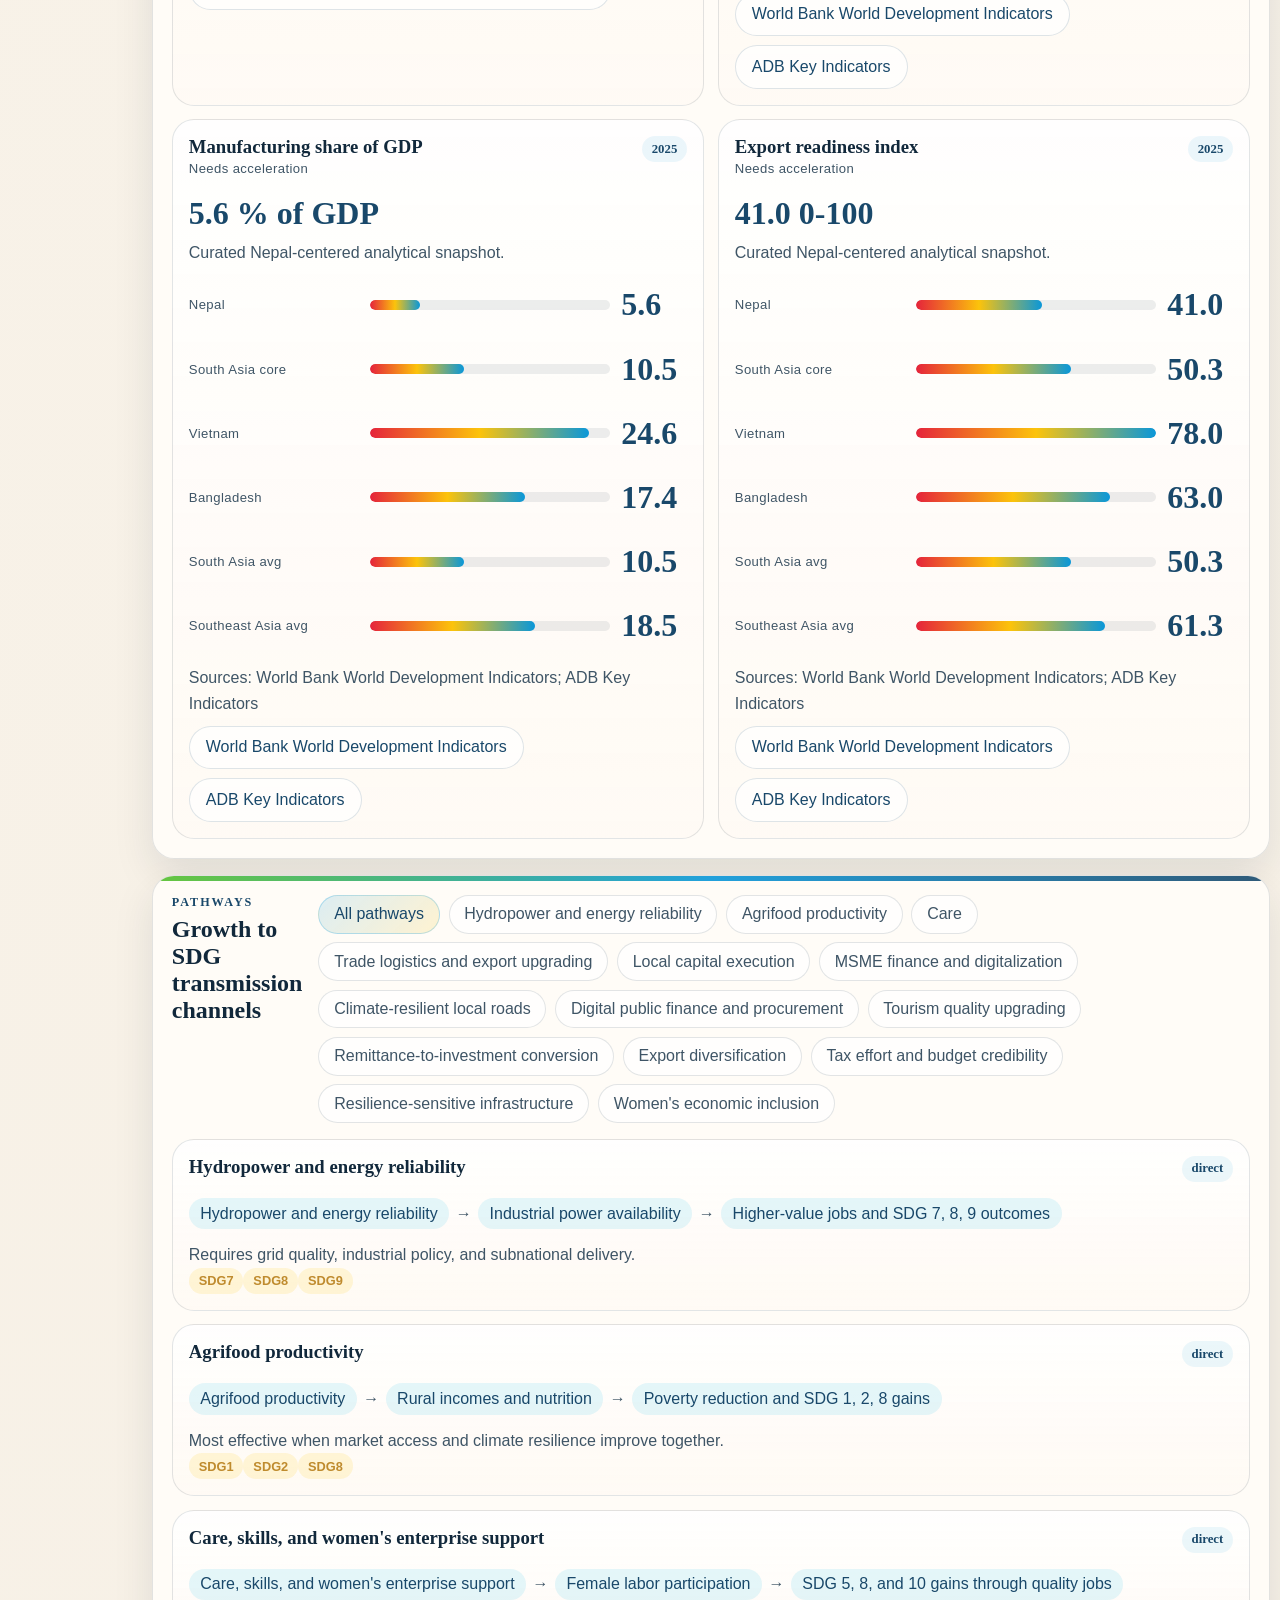
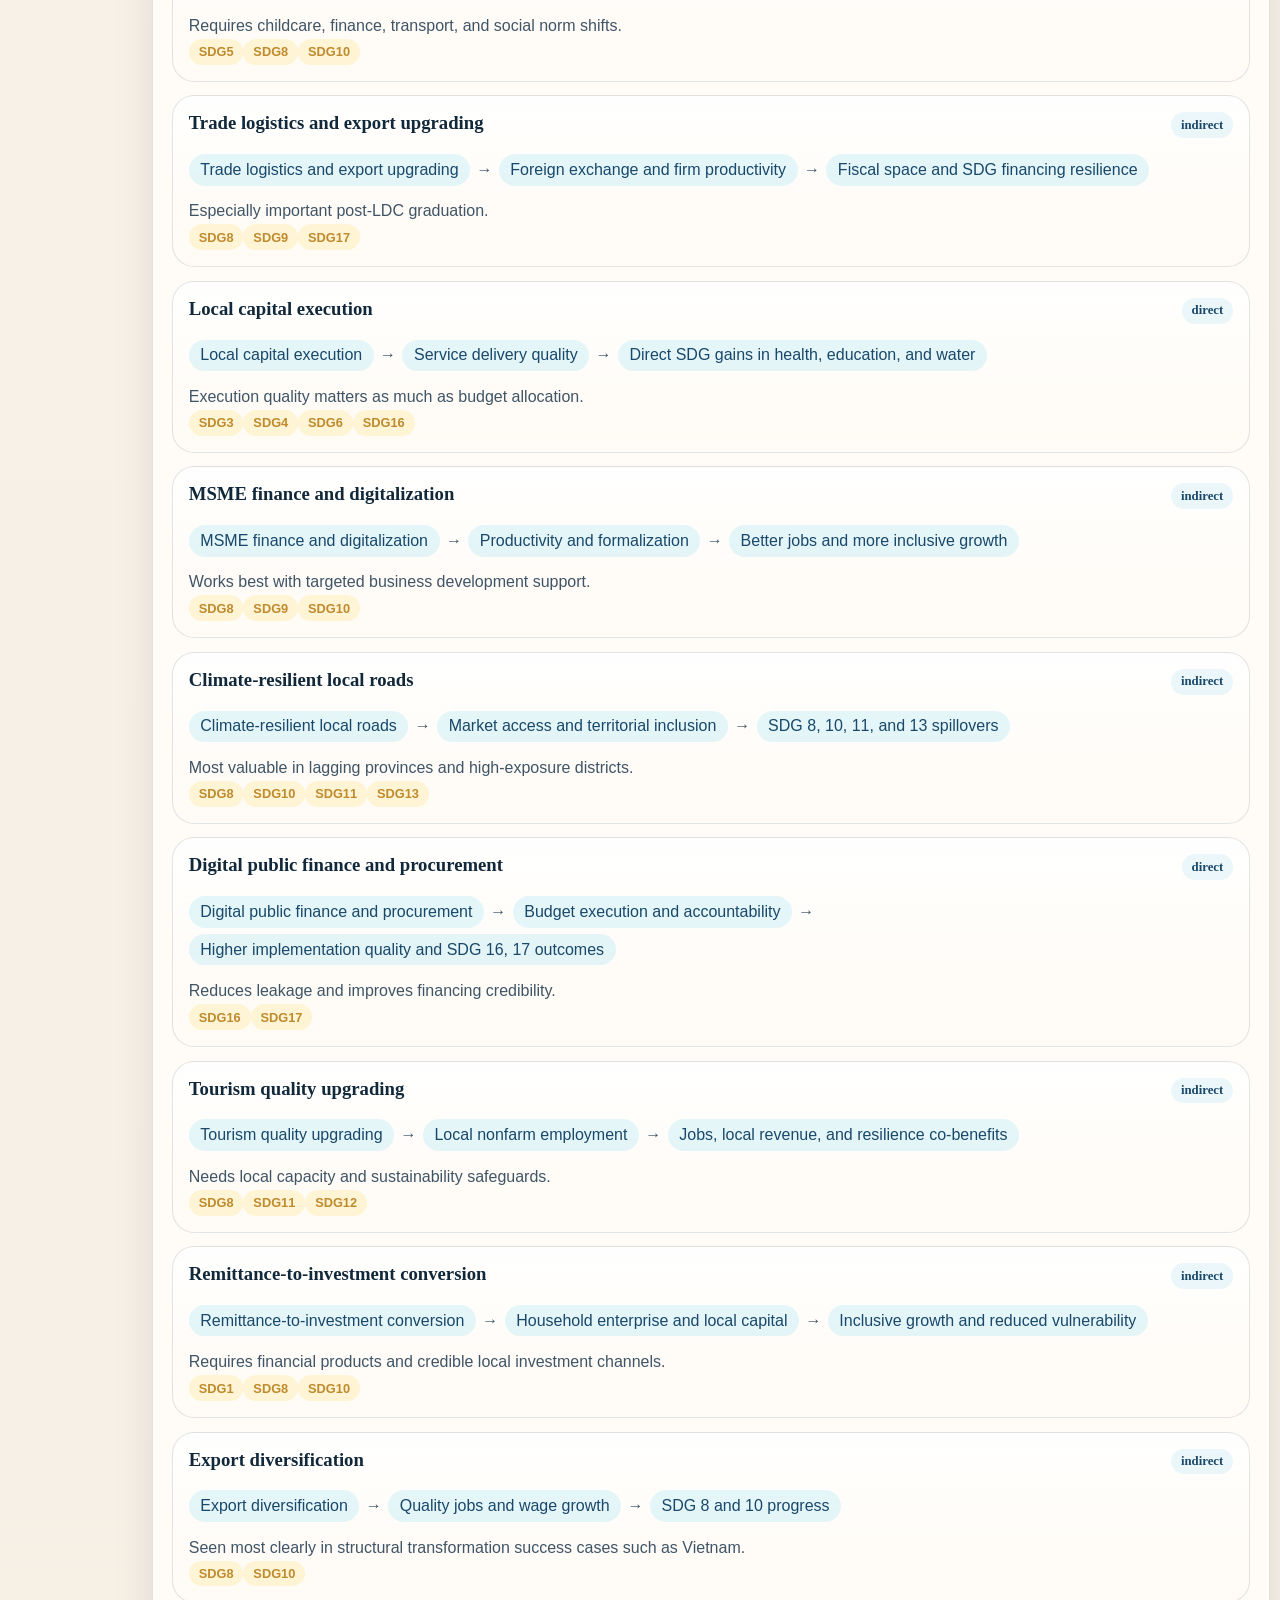
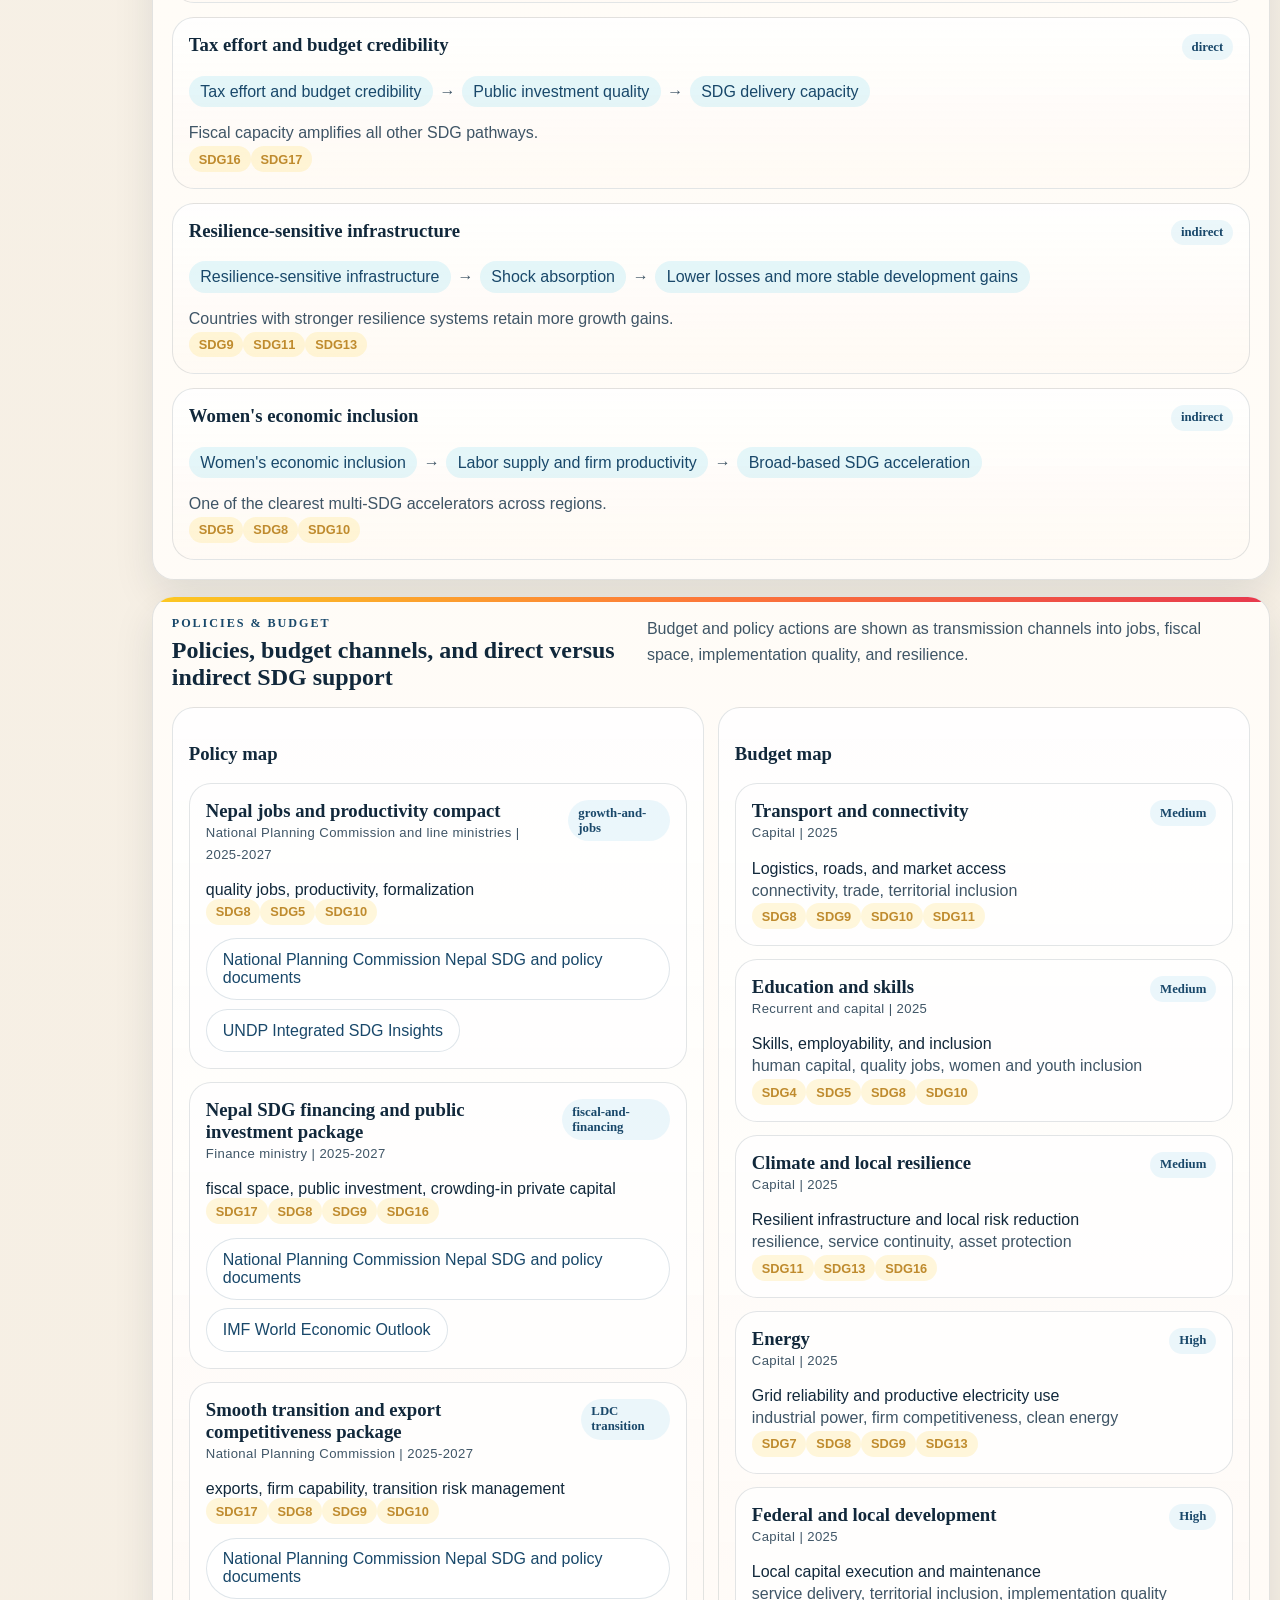
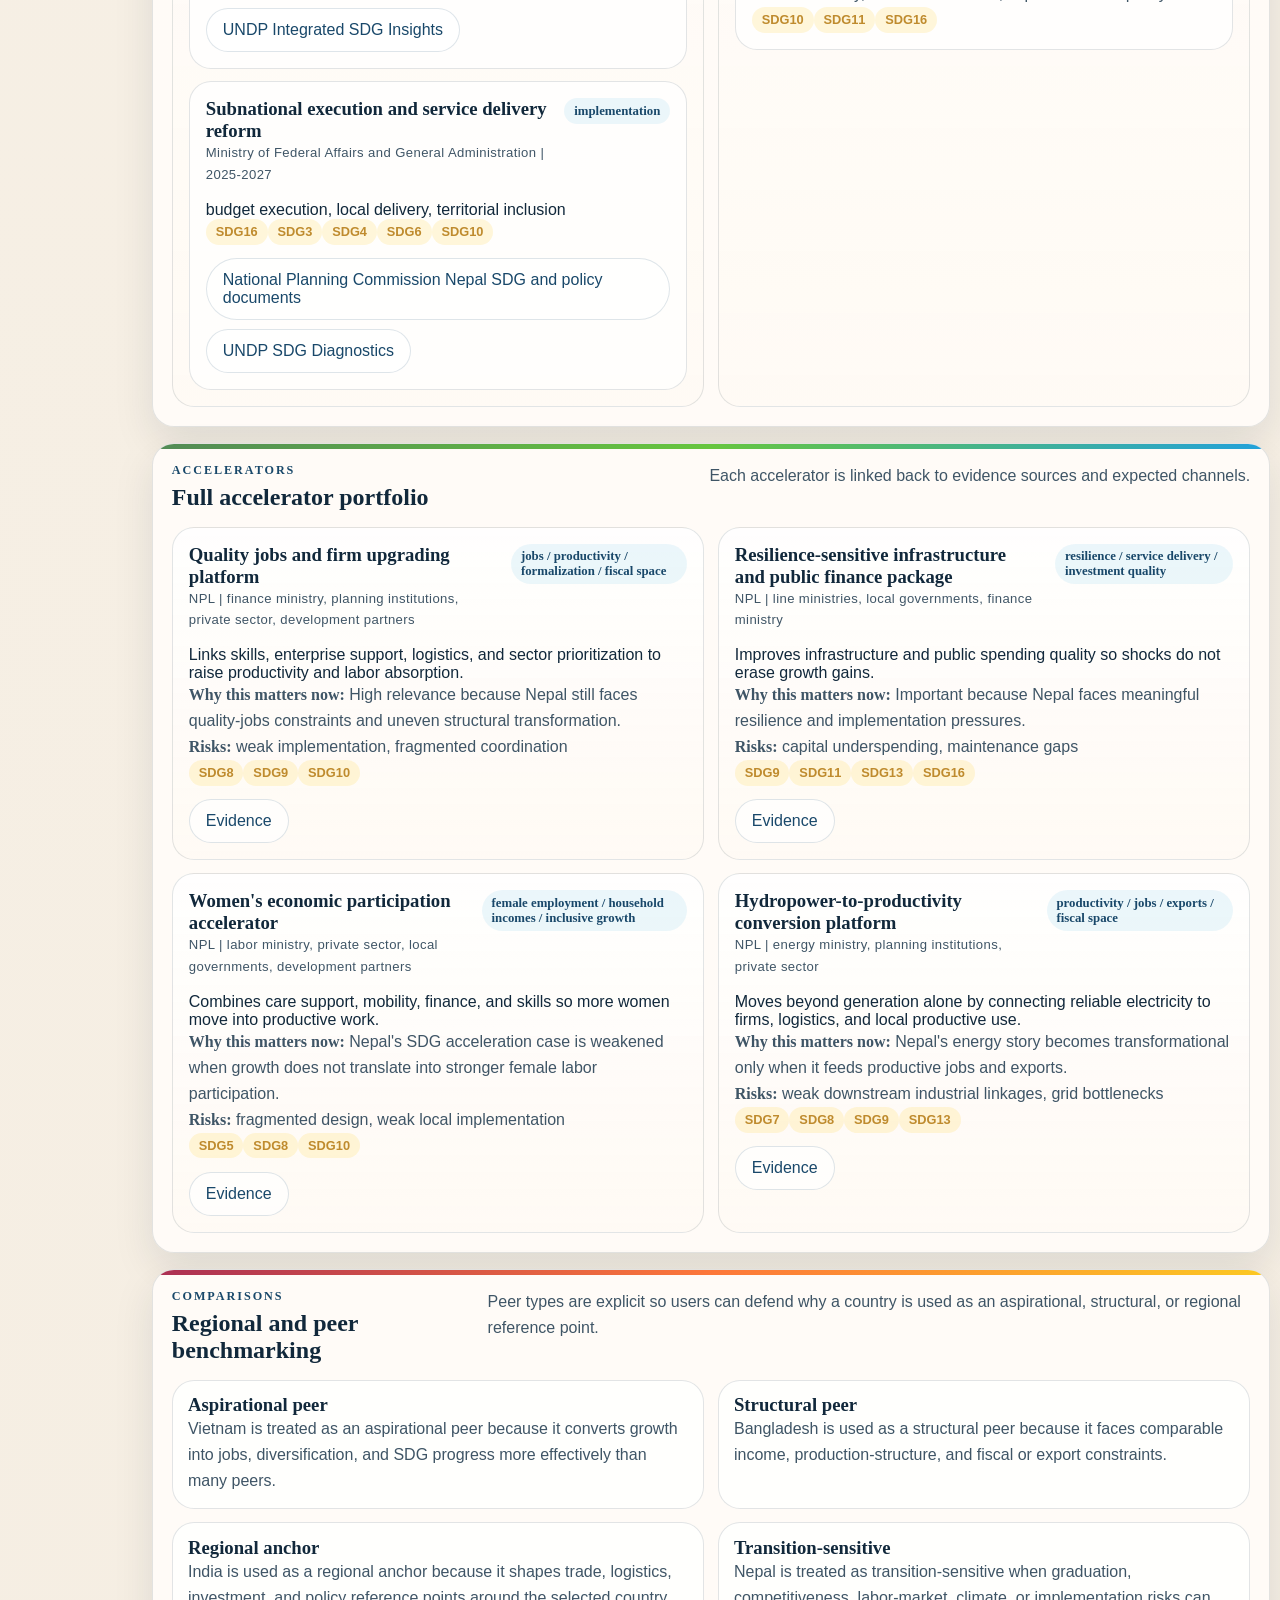
==== commit 6eacf82d: "Explain pulse benchmark and trend metrics" ====
--- a/app/index.html
+++ b/app/index.html
@@ -174,6 +174,7 @@
                   <div class="pulse-delta-block">
                     <span class="metric-label" id="pulseBenchmarkLabel">vs selected benchmark</span>
                     <span id="pulseDelta" class="pulse-delta">--</span>
+                    <p id="pulseDeltaExplanation" class="indicator-note pulse-helper-copy"></p>
                   </div>
                 </div>
                 <p id="pulseSummaryText" class="indicator-note"></p>
@@ -181,18 +182,22 @@
                   <article class="mini-metric card-surface soft-card">
                     <span class="metric-label">Change since previous update</span>
                     <strong id="pulseChangeSinceLast">--</strong>
+                    <p id="pulseChangeExplanation" class="indicator-note pulse-helper-copy"></p>
                   </article>
                   <article class="mini-metric card-surface soft-card">
                     <span class="metric-label">30-day direction</span>
                     <strong id="pulse30Day">--</strong>
+                    <p id="pulse30DayExplanation" class="indicator-note pulse-helper-copy"></p>
                   </article>
                   <article class="mini-metric card-surface soft-card">
                     <span class="metric-label">90-day direction</span>
                     <strong id="pulse90Day">--</strong>
+                    <p id="pulse90DayExplanation" class="indicator-note pulse-helper-copy"></p>
                   </article>
                   <article class="mini-metric card-surface soft-card">
                     <span class="metric-label">Confidence</span>
                     <strong id="pulseConfidence">--</strong>
+                    <p id="pulseConfidenceExplanation" class="indicator-note pulse-helper-copy"></p>
                   </article>
                 </div>
                 <div id="pulseChannels" class="channel-strip"></div>
--- a/app/styles.css
+++ b/app/styles.css
@@ -823,6 +823,8 @@
   display: grid;
   gap: 0.25rem;
   justify-items: end;
+  max-width: 22rem;
+  text-align: right;
 }
 
 .pulse-delta {
@@ -854,6 +856,10 @@
   margin-top: 0.35rem;
   font-size: 1.28rem;
   color: var(--navy);
+}
+
+.pulse-helper-copy {
+  margin-top: 0.18rem;
 }
 
 .channel-strip {
@@ -1140,6 +1146,12 @@
     align-items: flex-start;
   }
 
+  .pulse-delta-block {
+    justify-items: start;
+    max-width: none;
+    text-align: left;
+  }
+
   .hero-copy h1 {
     font-size: 2.12rem;
     line-height: 1;
@@ -1280,3 +1292,193 @@
     font-size: 2.45rem;
   }
 }
+
+@media (max-width: 430px) {
+  .app-layout {
+    width: min(100%, calc(100% - 0.35rem));
+    padding-top: 0.35rem;
+  }
+
+  .left-rail {
+    gap: 0.45rem;
+    padding: 0.5rem;
+  }
+
+  .rail-nav {
+    gap: 0.42rem;
+  }
+
+  .rail-brand {
+    width: 58px;
+    min-width: 58px;
+    font-size: 0.72rem;
+    border-radius: 18px;
+  }
+
+  .rail-link {
+    padding: 0.7rem 0.8rem;
+    font-size: 0.88rem;
+    border-radius: 16px;
+  }
+
+  .hero,
+  .section-card {
+    padding: 0.9rem 0.82rem;
+    border-radius: 20px;
+  }
+
+  .hero-copy {
+    gap: 0.85rem;
+  }
+
+  .hero-copy h1 {
+    font-size: 1.82rem;
+    line-height: 1.03;
+  }
+
+  .hero-description,
+  .gap-statement,
+  .control-note,
+  .section-note,
+  .indicator-note,
+  .peer-explain-card p,
+  .story-card p,
+  .tool-card p,
+  .score-family-card p,
+  .peer-strip-card p,
+  .explainer-item p {
+    font-size: 0.94rem;
+    line-height: 1.58;
+  }
+
+  label span,
+  .metric-label,
+  .mini-caption,
+  .panel-label,
+  .chart-label,
+  .chip-label {
+    font-size: 0.76rem;
+  }
+
+  .control-grid,
+  .peer-guide,
+  .metric-card,
+  .story-card,
+  .subsection-card,
+  .anchor-card,
+  .score-family-card,
+  .indicator-card,
+  .pathway-card,
+  .accelerator-card,
+  .comparison-card,
+  .tool-card,
+  .tracker-panel,
+  .pulse-primary,
+  .score-explainer,
+  .news-card,
+  .overview-card,
+  .explainer-item,
+  .mini-metric,
+  .channel-card,
+  .driver-card {
+    padding: 0.9rem;
+  }
+
+  .top-actions {
+    gap: 0.45rem;
+  }
+
+  .button-secondary,
+  .method-link,
+  .link-row a,
+  .footer-links a,
+  select {
+    min-height: 48px;
+  }
+
+  .hero-wheel-wrap {
+    min-height: 170px;
+  }
+
+  .sdg-wheel-logo {
+    width: min(100%, 176px);
+  }
+
+  .metric-card strong {
+    font-size: 1.4rem;
+  }
+
+  .anchor-card strong,
+  .indicator-card strong {
+    font-size: 1.65rem;
+  }
+
+  .pulse-score-row strong {
+    font-size: 2.2rem;
+  }
+}
+
+@media (max-width: 390px) {
+  .app-layout {
+    width: min(100%, calc(100% - 0.2rem));
+  }
+
+  .left-rail {
+    padding: 0.45rem;
+  }
+
+  .rail-brand {
+    width: 54px;
+    min-width: 54px;
+    font-size: 0.68rem;
+  }
+
+  .rail-link {
+    padding: 0.66rem 0.72rem;
+    font-size: 0.84rem;
+  }
+
+  .hero,
+  .section-card {
+    padding: 0.82rem 0.74rem;
+  }
+
+  .hero-copy h1 {
+    font-size: 1.68rem;
+  }
+
+  .hero-description,
+  .gap-statement,
+  .control-note,
+  .section-note,
+  .indicator-note,
+  .peer-explain-card p,
+  .story-card p,
+  .tool-card p,
+  .score-family-card p,
+  .peer-strip-card p,
+  .explainer-item p {
+    font-size: 0.91rem;
+  }
+
+  .hero-wheel-wrap {
+    min-height: 156px;
+  }
+
+  .sdg-wheel-logo {
+    width: min(100%, 162px);
+  }
+
+  .metric-card strong {
+    font-size: 1.3rem;
+  }
+
+  .anchor-card strong,
+  .indicator-card strong {
+    font-size: 1.52rem;
+  }
+
+  .pulse-score-row strong {
+    font-size: 2.02rem;
+  }
+}
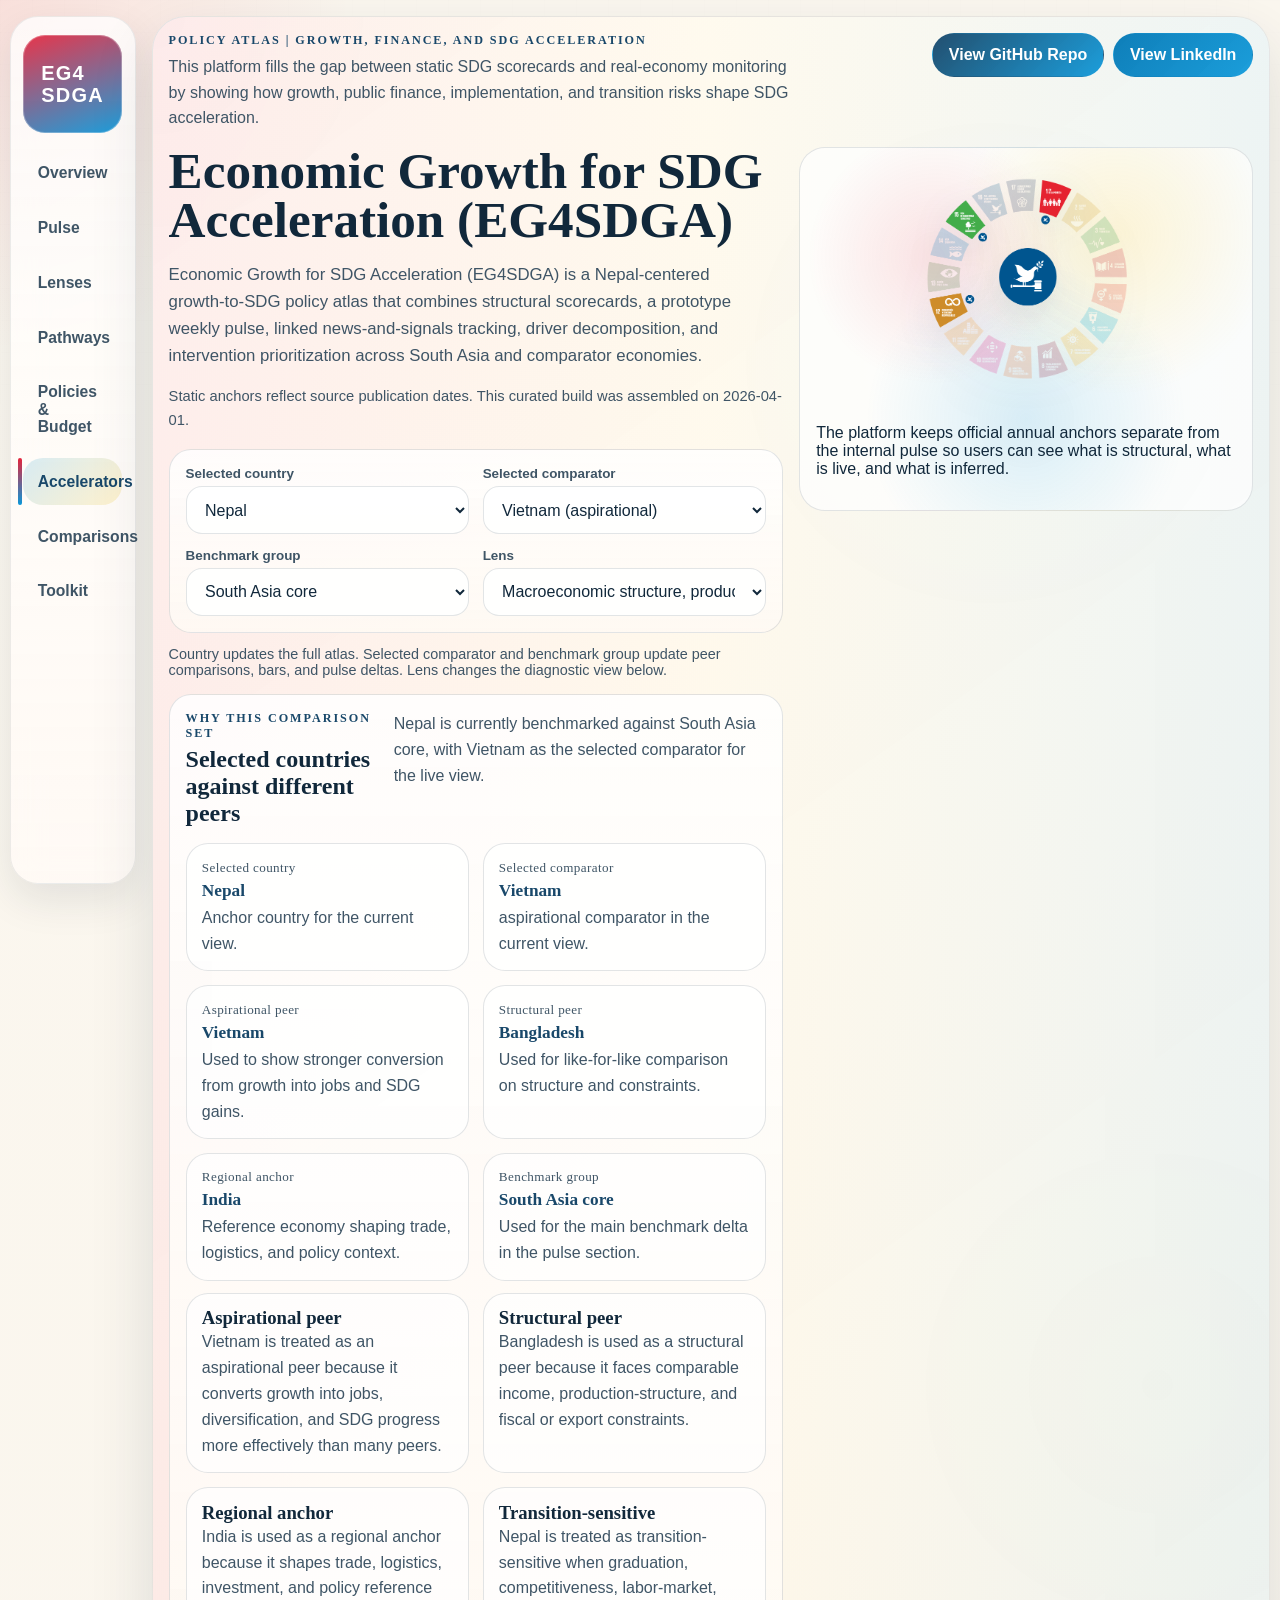
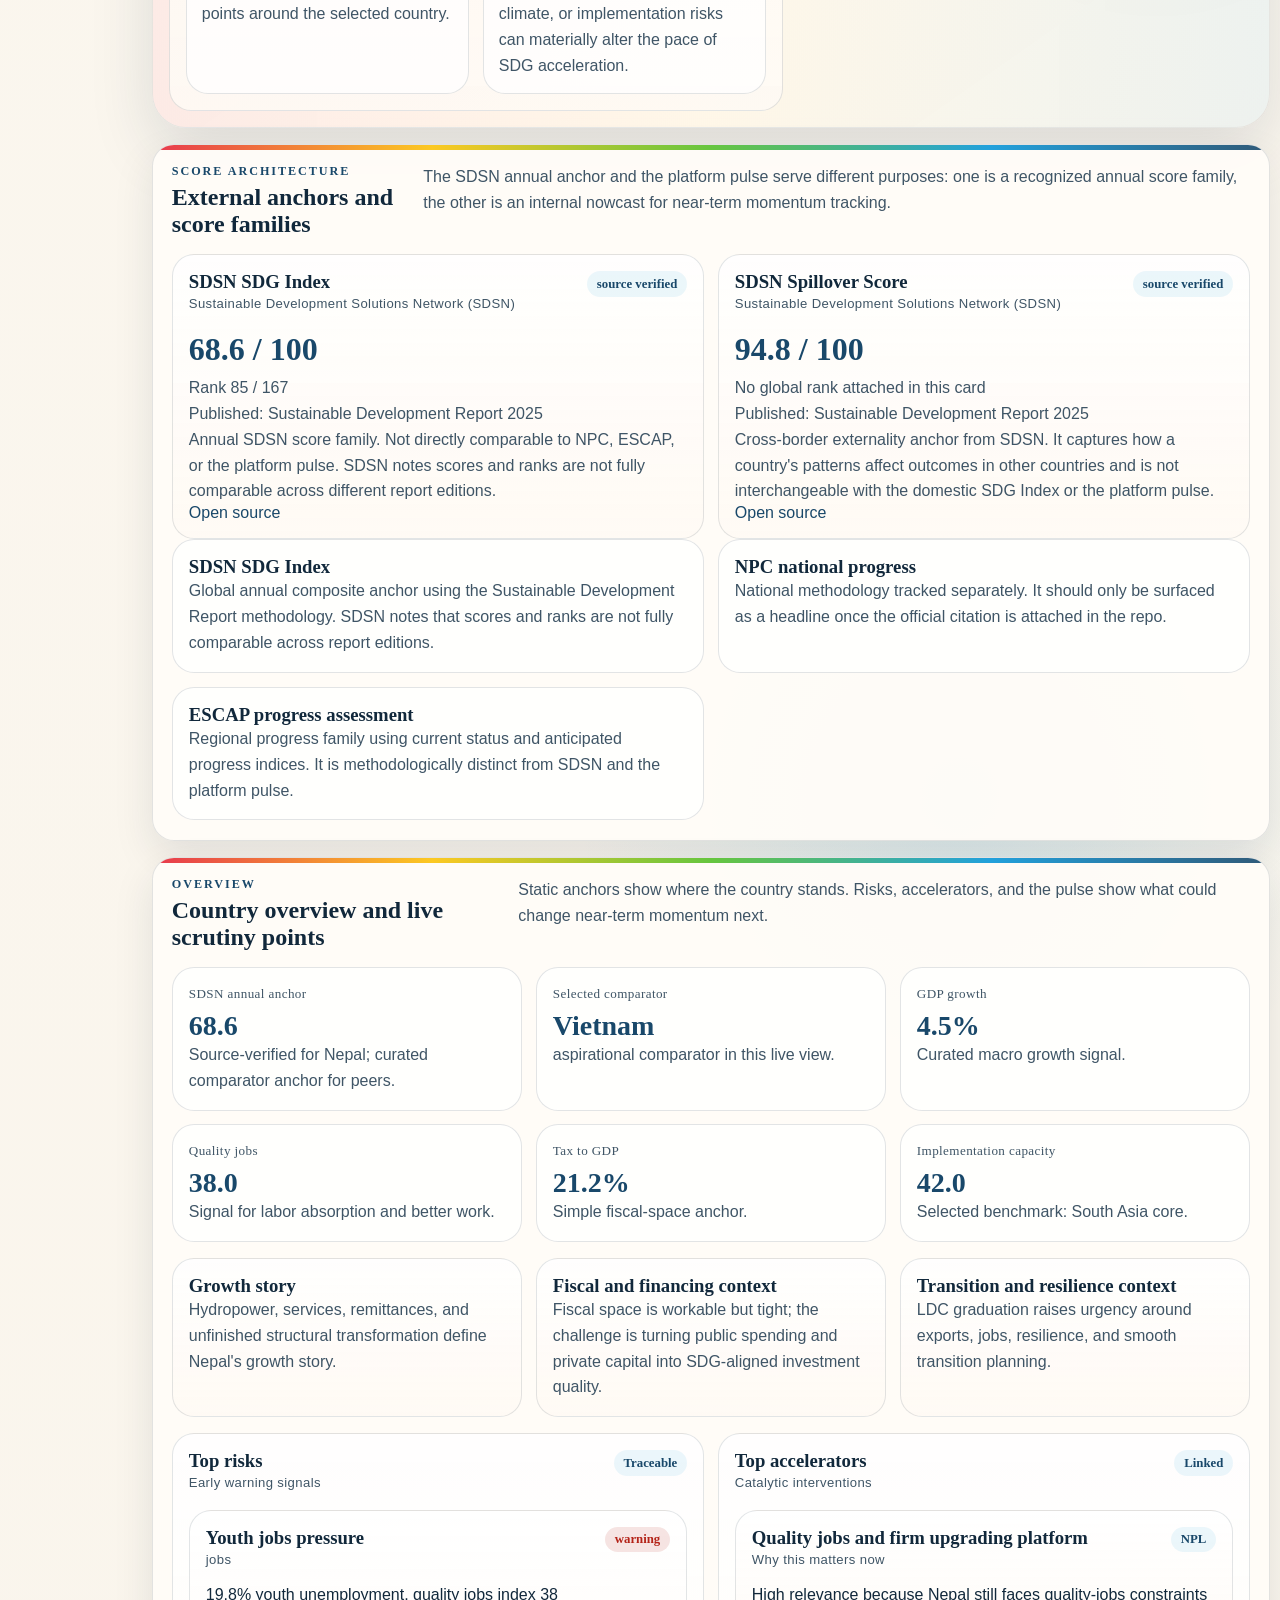
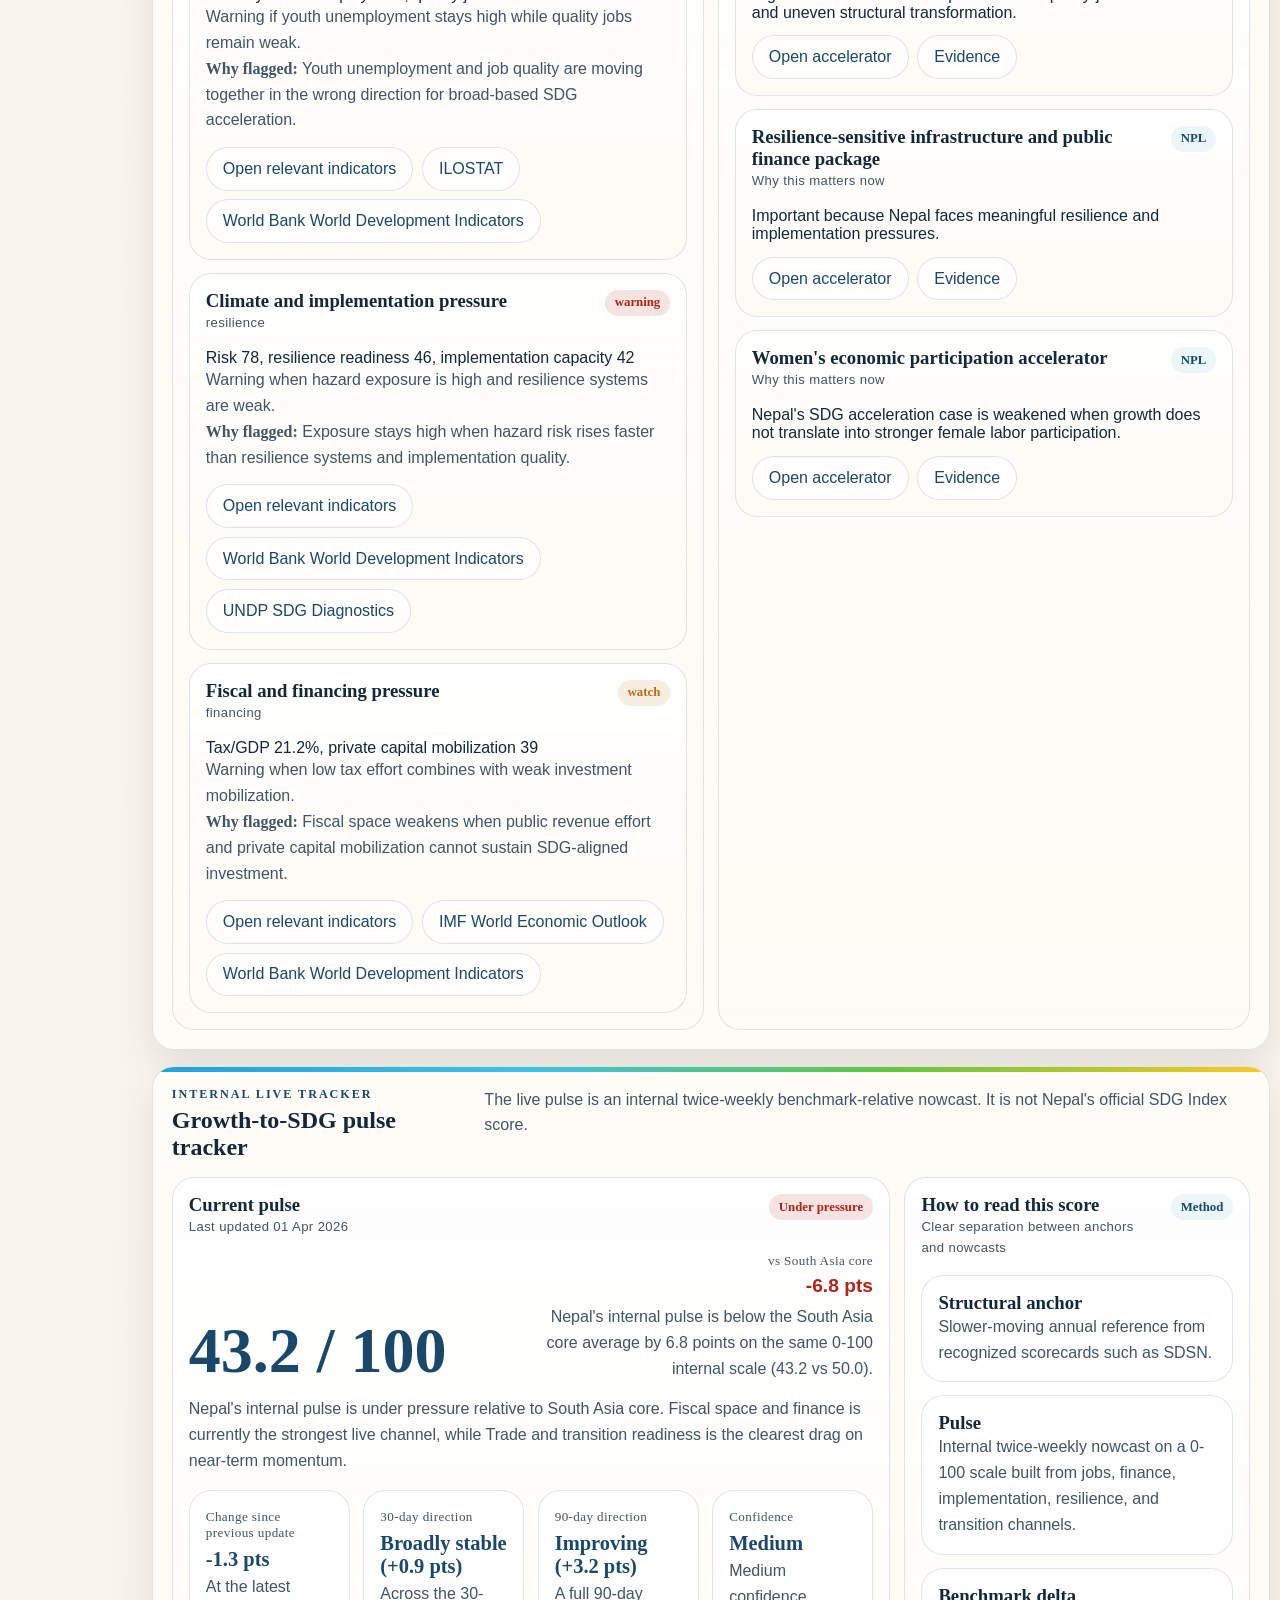
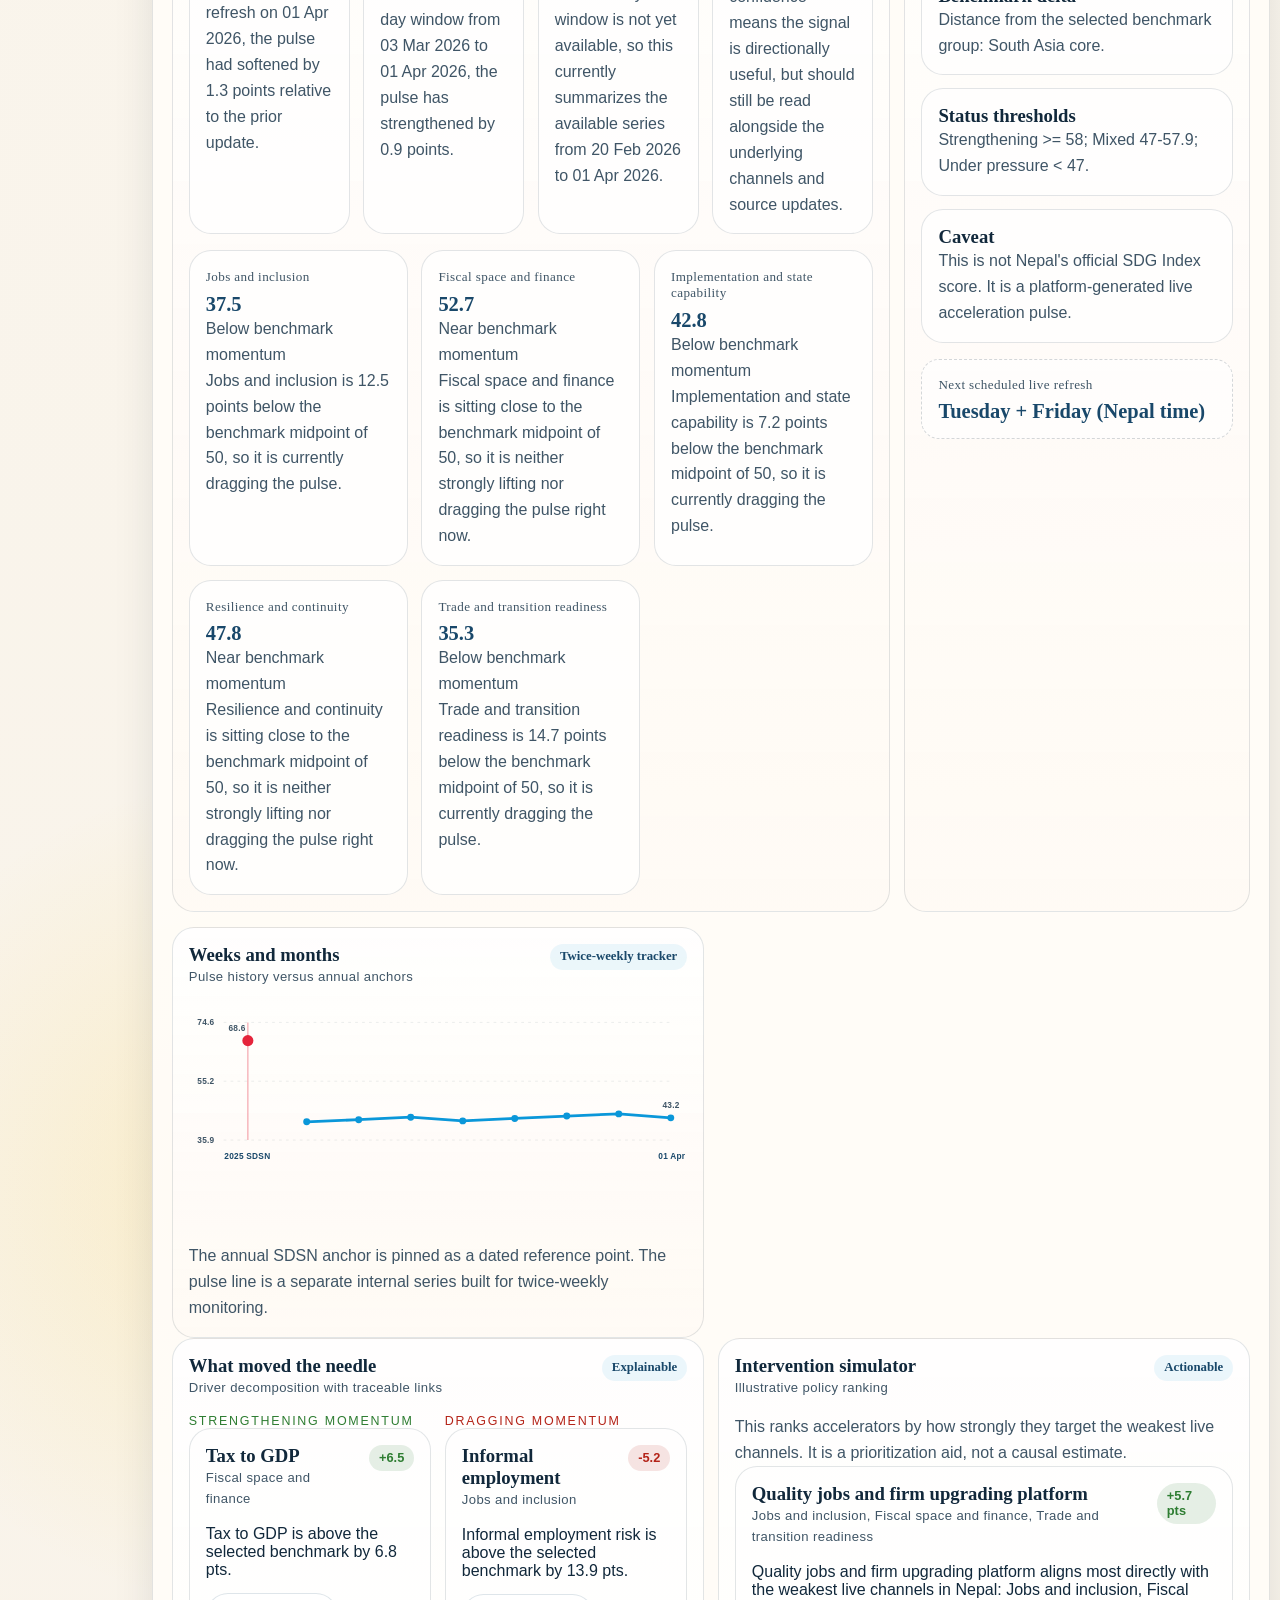
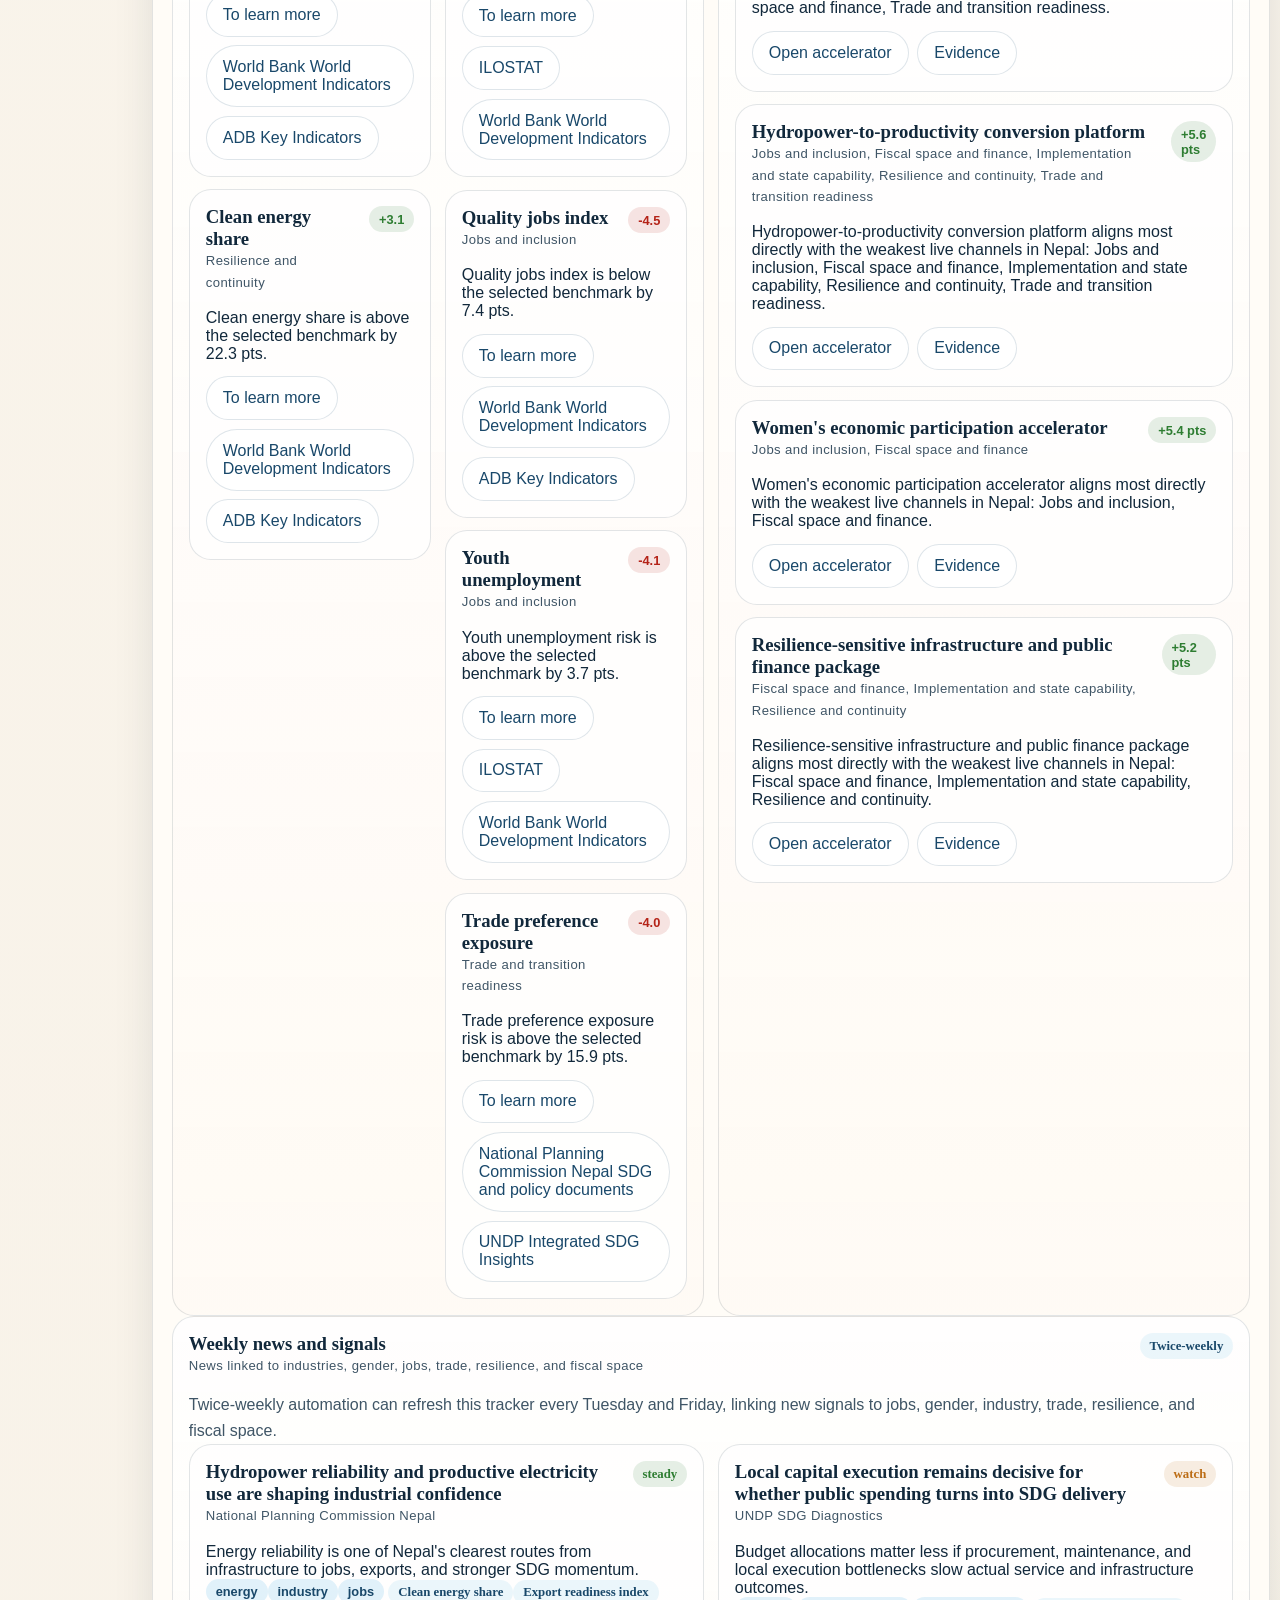
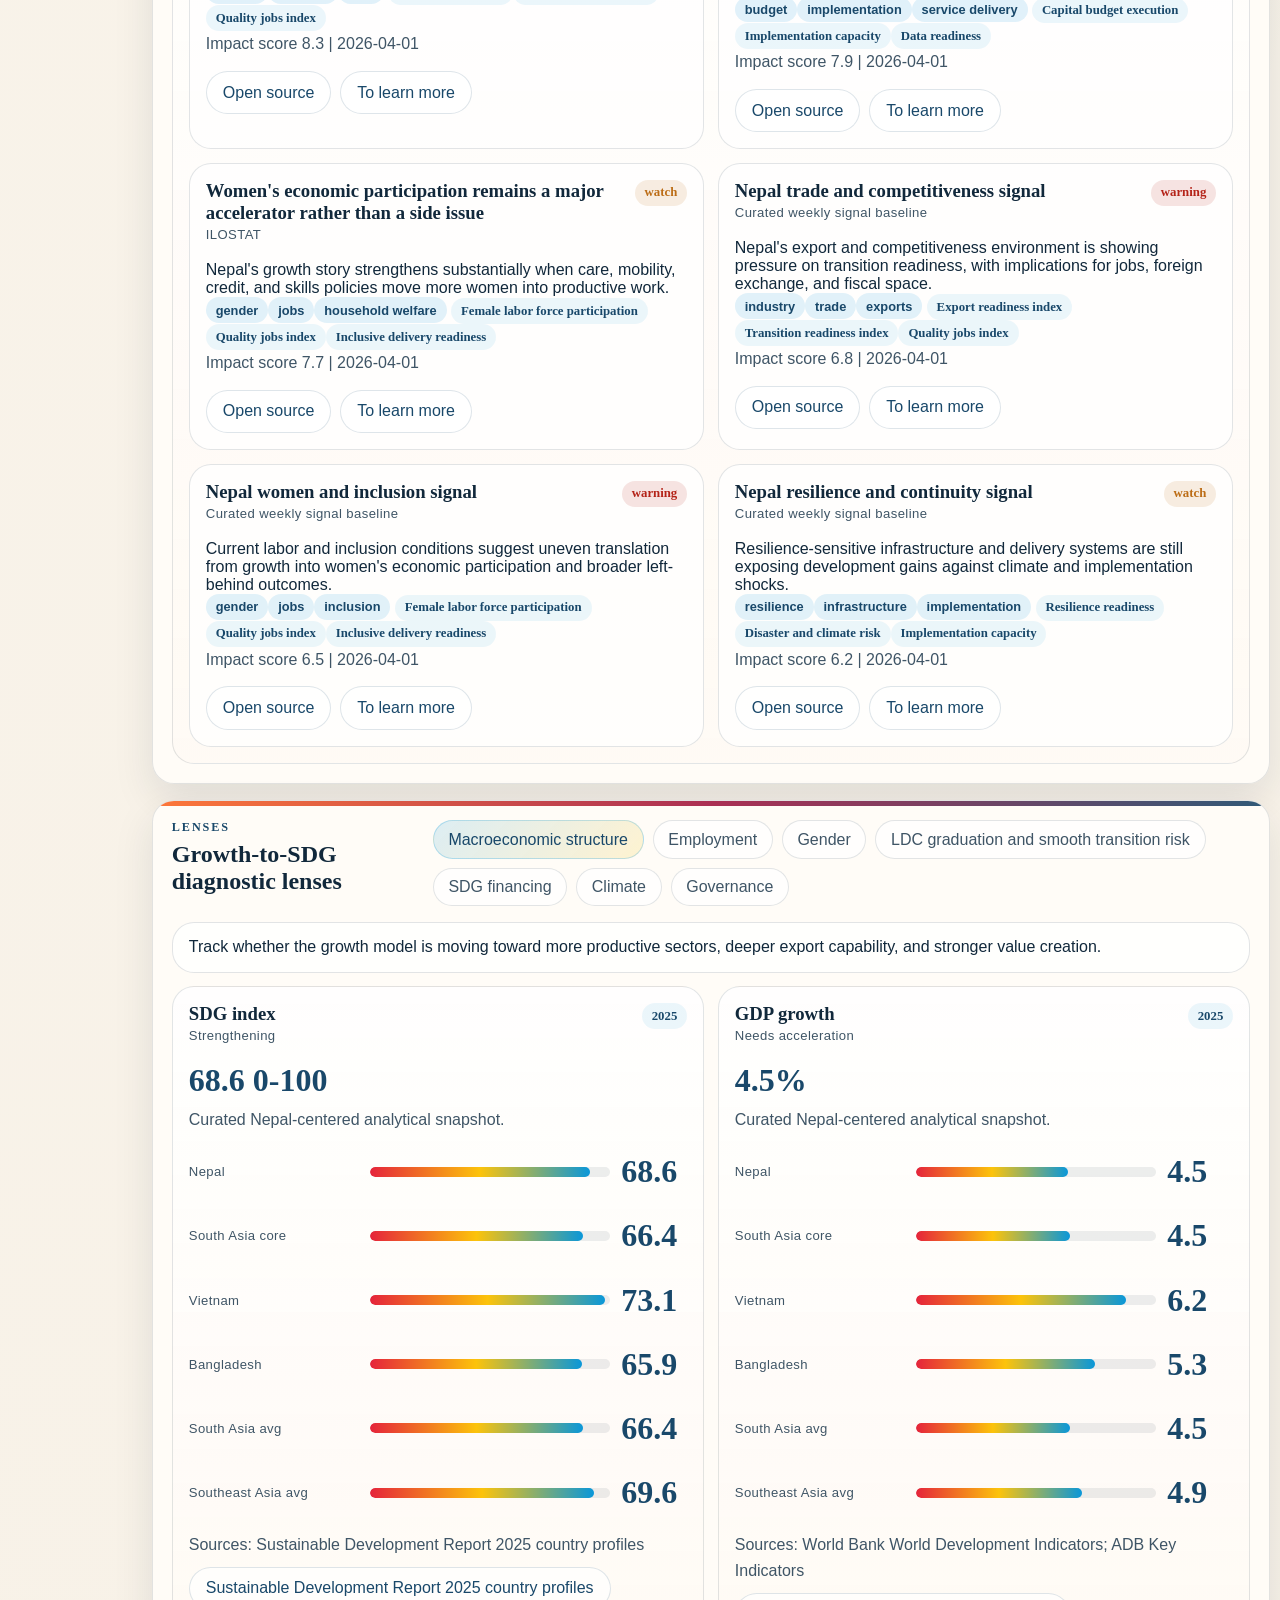
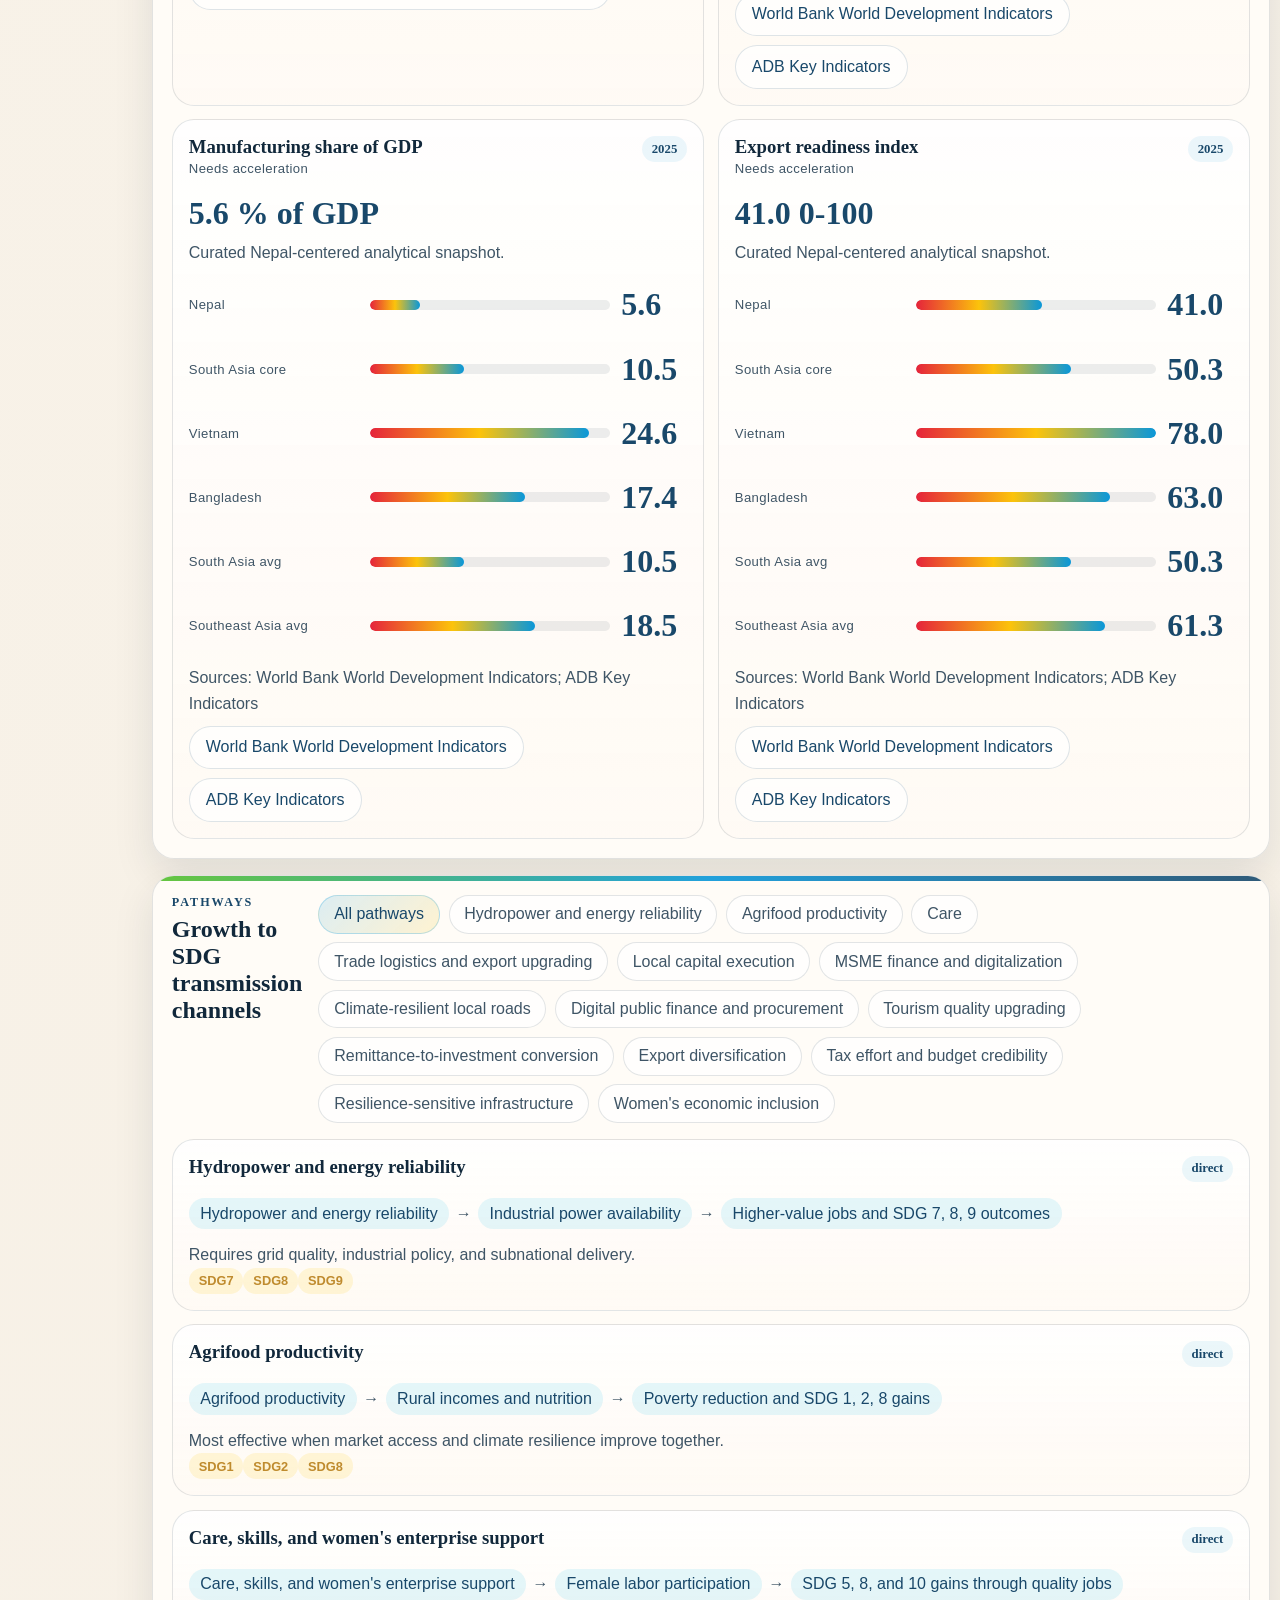
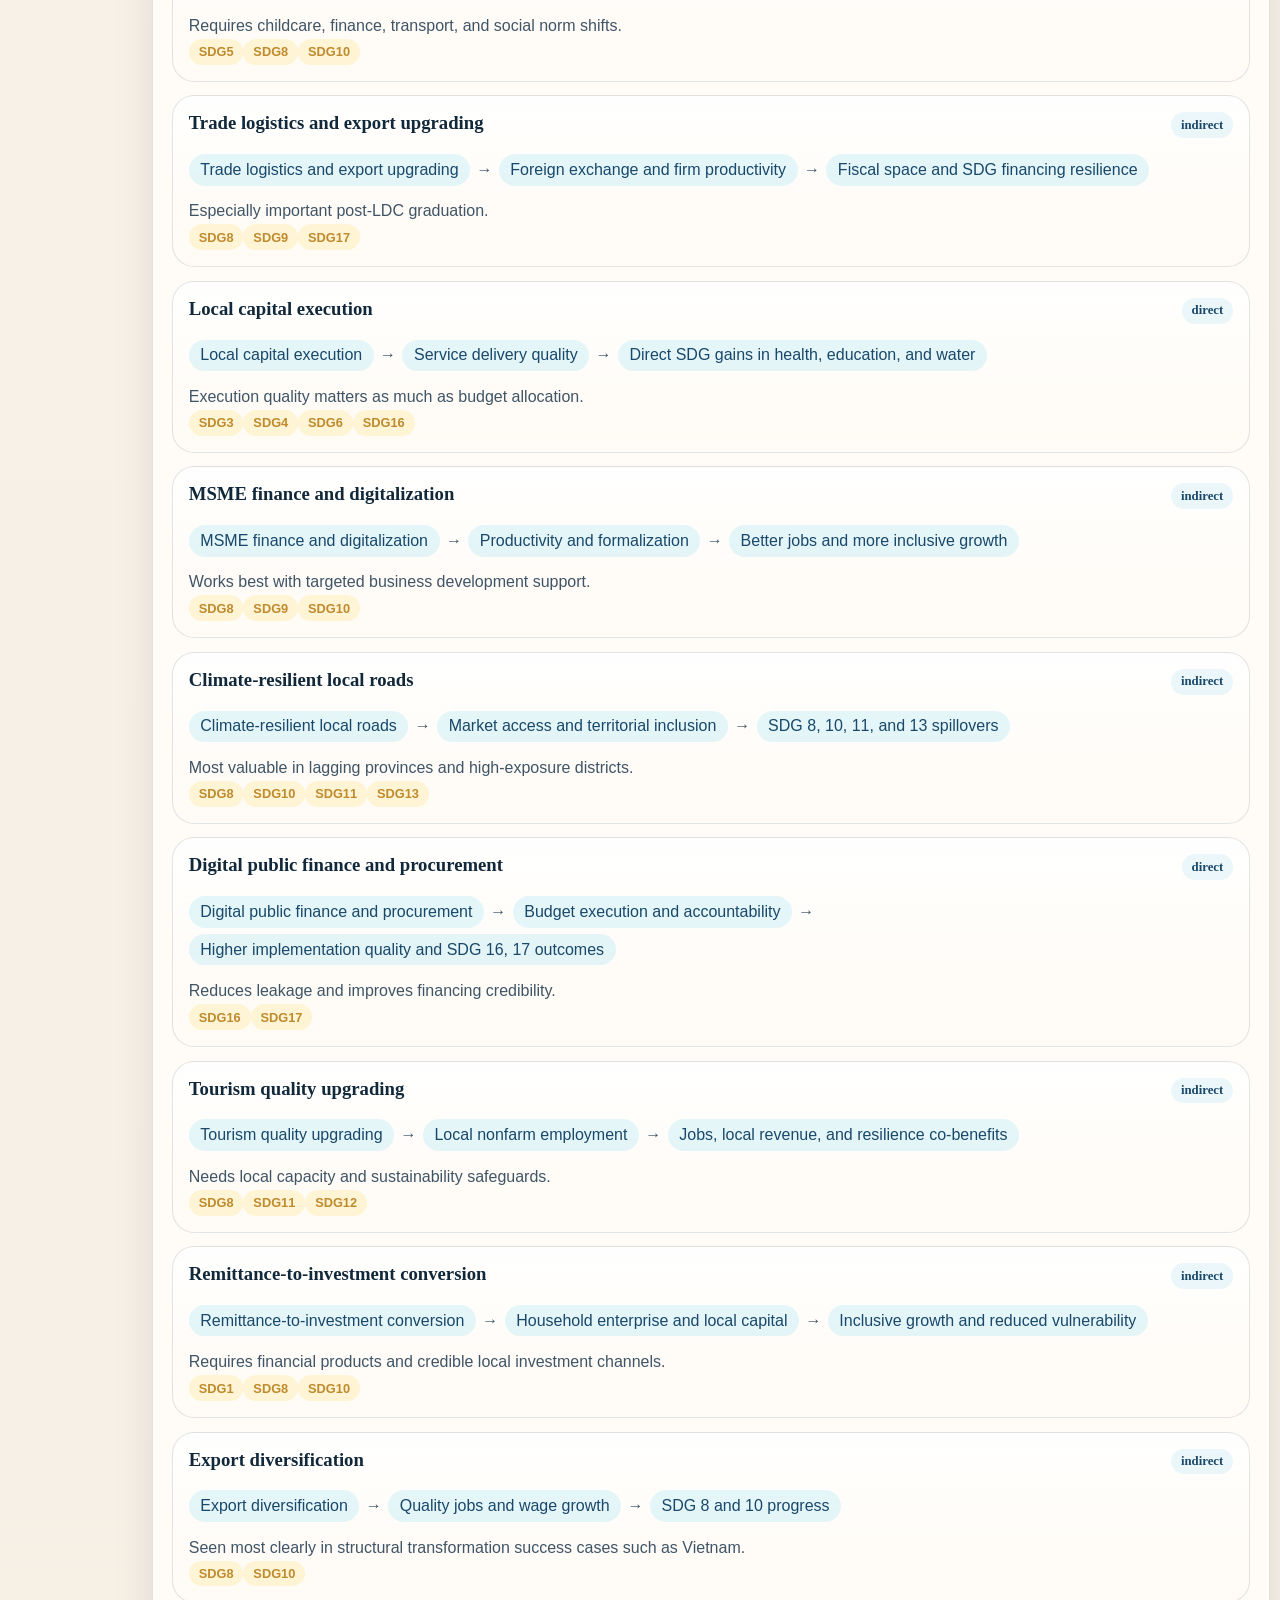
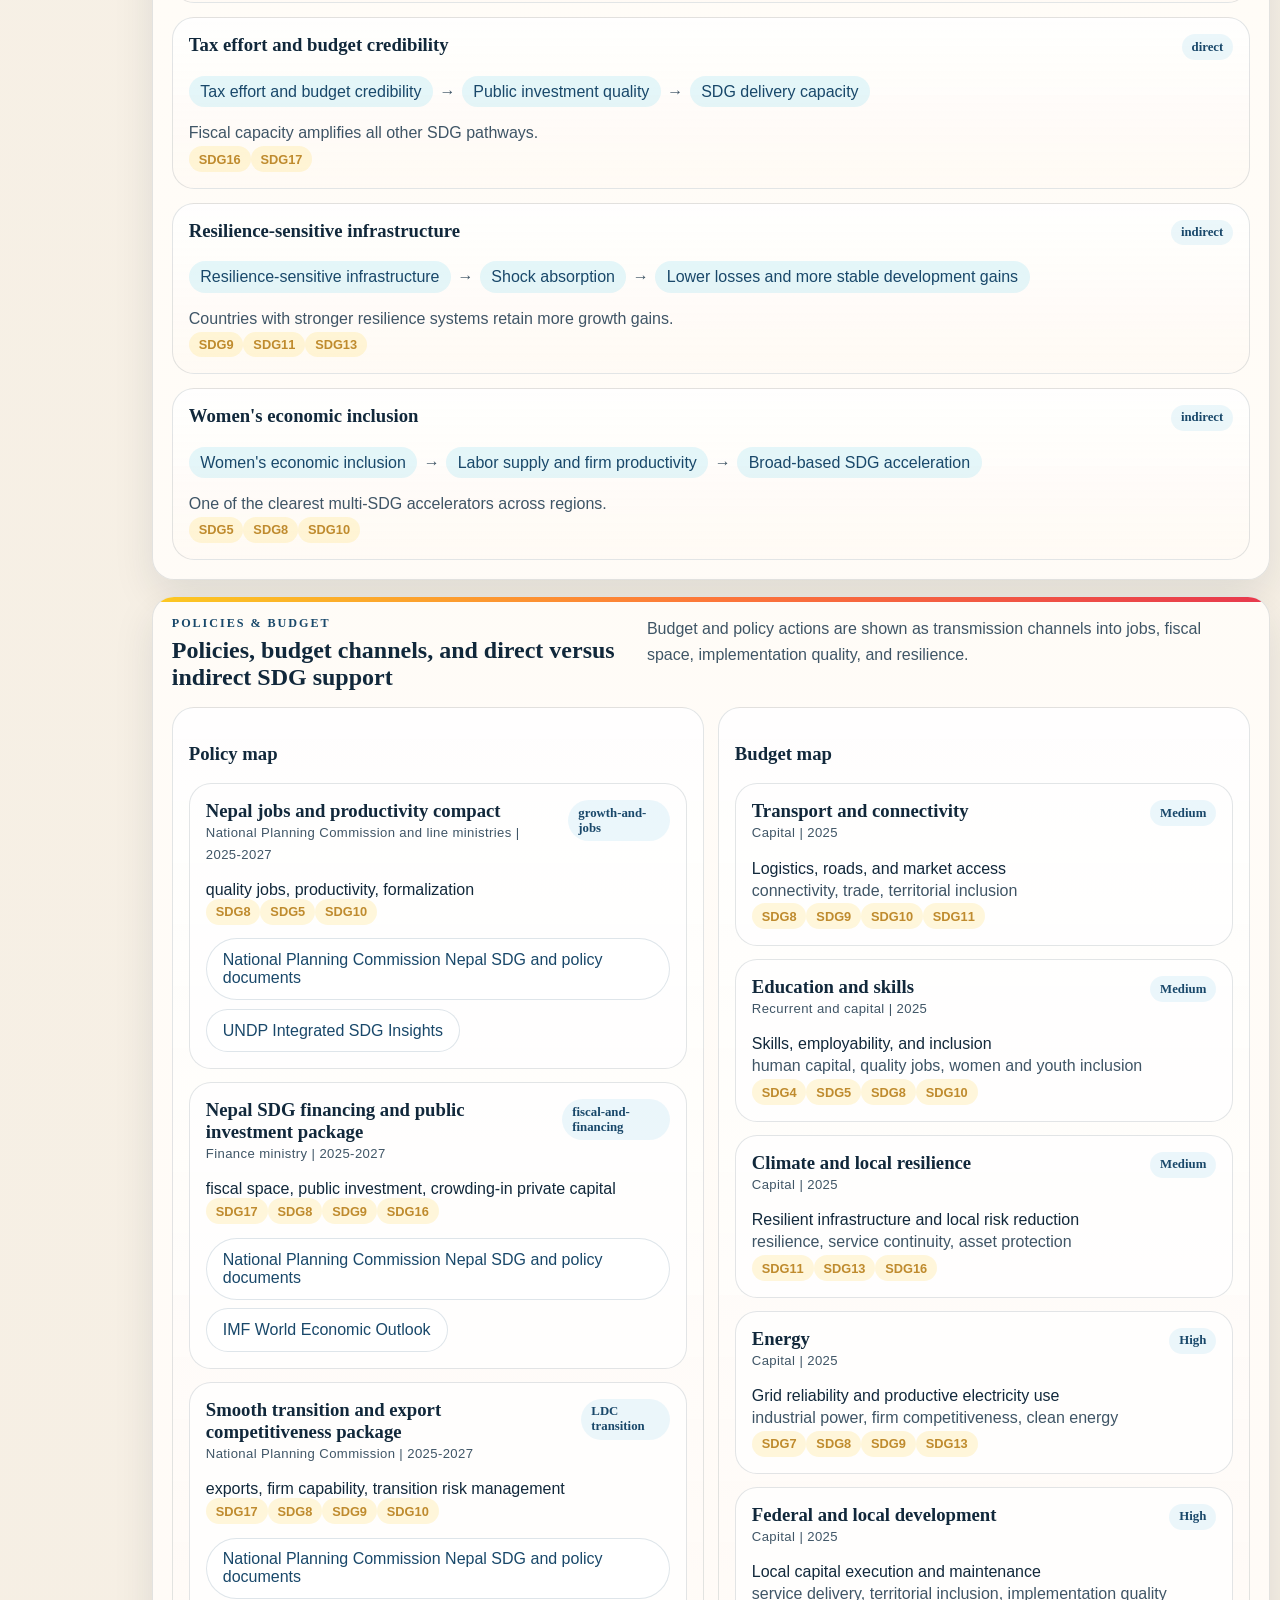
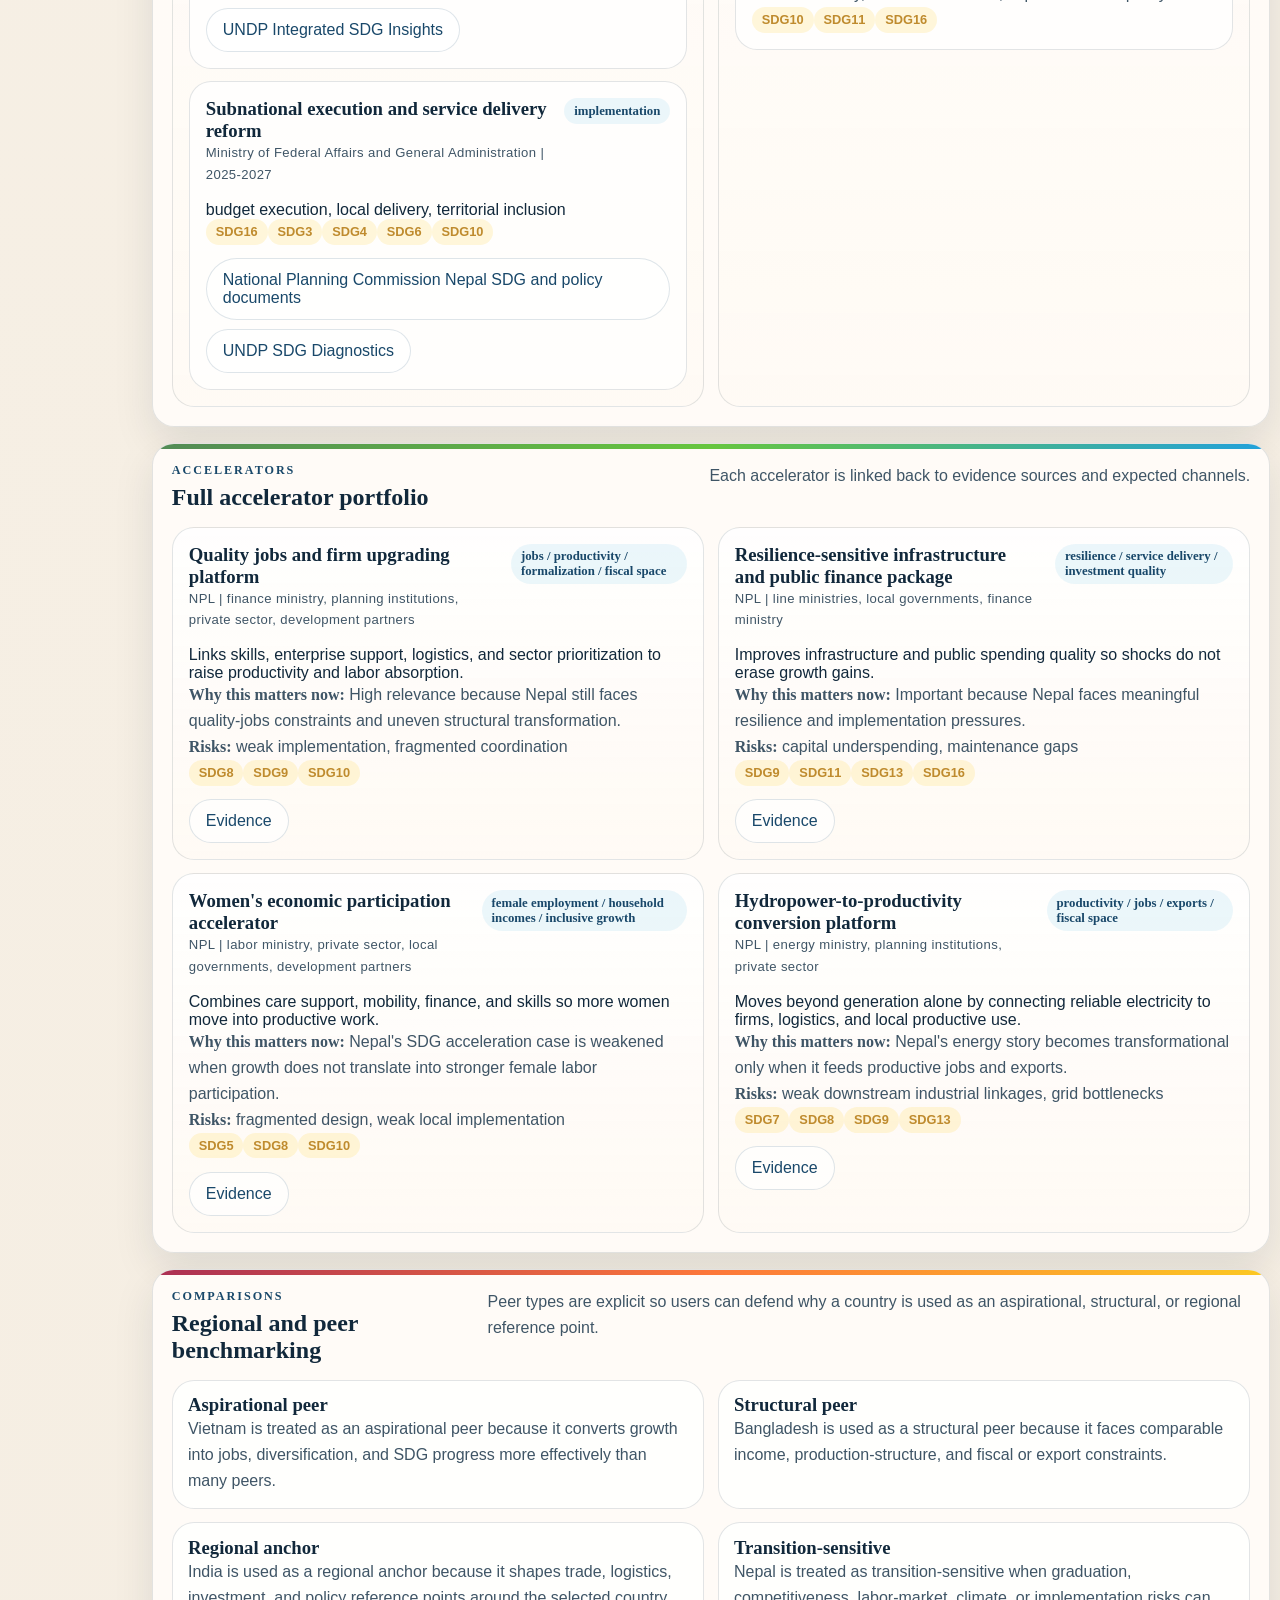
==== commit 8b3c6bb3: "Update platform branding to EG4SDGA" ====
--- a/app/index.html
+++ b/app/index.html
@@ -6,7 +6,7 @@
     <meta name="theme-color" content="#0b2f45" />
     <meta name="mobile-web-app-capable" content="yes" />
     <meta name="apple-mobile-web-app-capable" content="yes" />
-    <title>Economic Growth for SDG Acceleration</title>
+    <title>Economic Growth for SDG Acceleration (EG4SDGA)</title>
     <link rel="manifest" href="./manifest.webmanifest" />
     <link rel="icon" href="./icon.svg" type="image/svg+xml" />
     <link rel="apple-touch-icon" href="./icon-192.png" />
@@ -15,7 +15,7 @@
   <body>
     <div class="app-layout">
       <aside class="left-rail">
-        <div class="rail-brand">EG4<br />SDG</div>
+        <div class="rail-brand">EG4<br />SDGA</div>
         <nav class="rail-nav" aria-label="Section navigation">
           <a class="rail-link active" href="#overview">Overview</a>
           <a class="rail-link" href="#pulse">Pulse</a>
@@ -43,7 +43,7 @@
 
           <div class="hero-main">
             <div class="hero-copy">
-              <h1>Economic Growth for SDG Acceleration</h1>
+              <h1>Economic Growth for SDG Acceleration (EG4SDGA)</h1>
               <p class="hero-description" id="heroDescription"></p>
               <p class="snapshot-stamp" id="snapshotStamp"></p>
 
@@ -381,7 +381,7 @@
 
         <footer class="site-footer">
           <div>
-            <strong>Economic Growth for SDG Acceleration</strong>
+            <strong>Economic Growth for SDG Acceleration (EG4SDGA)</strong>
             <p id="footerCredit">Developer - Policy Economist NIRNAYA BHATTA</p>
           </div>
           <div class="footer-links">
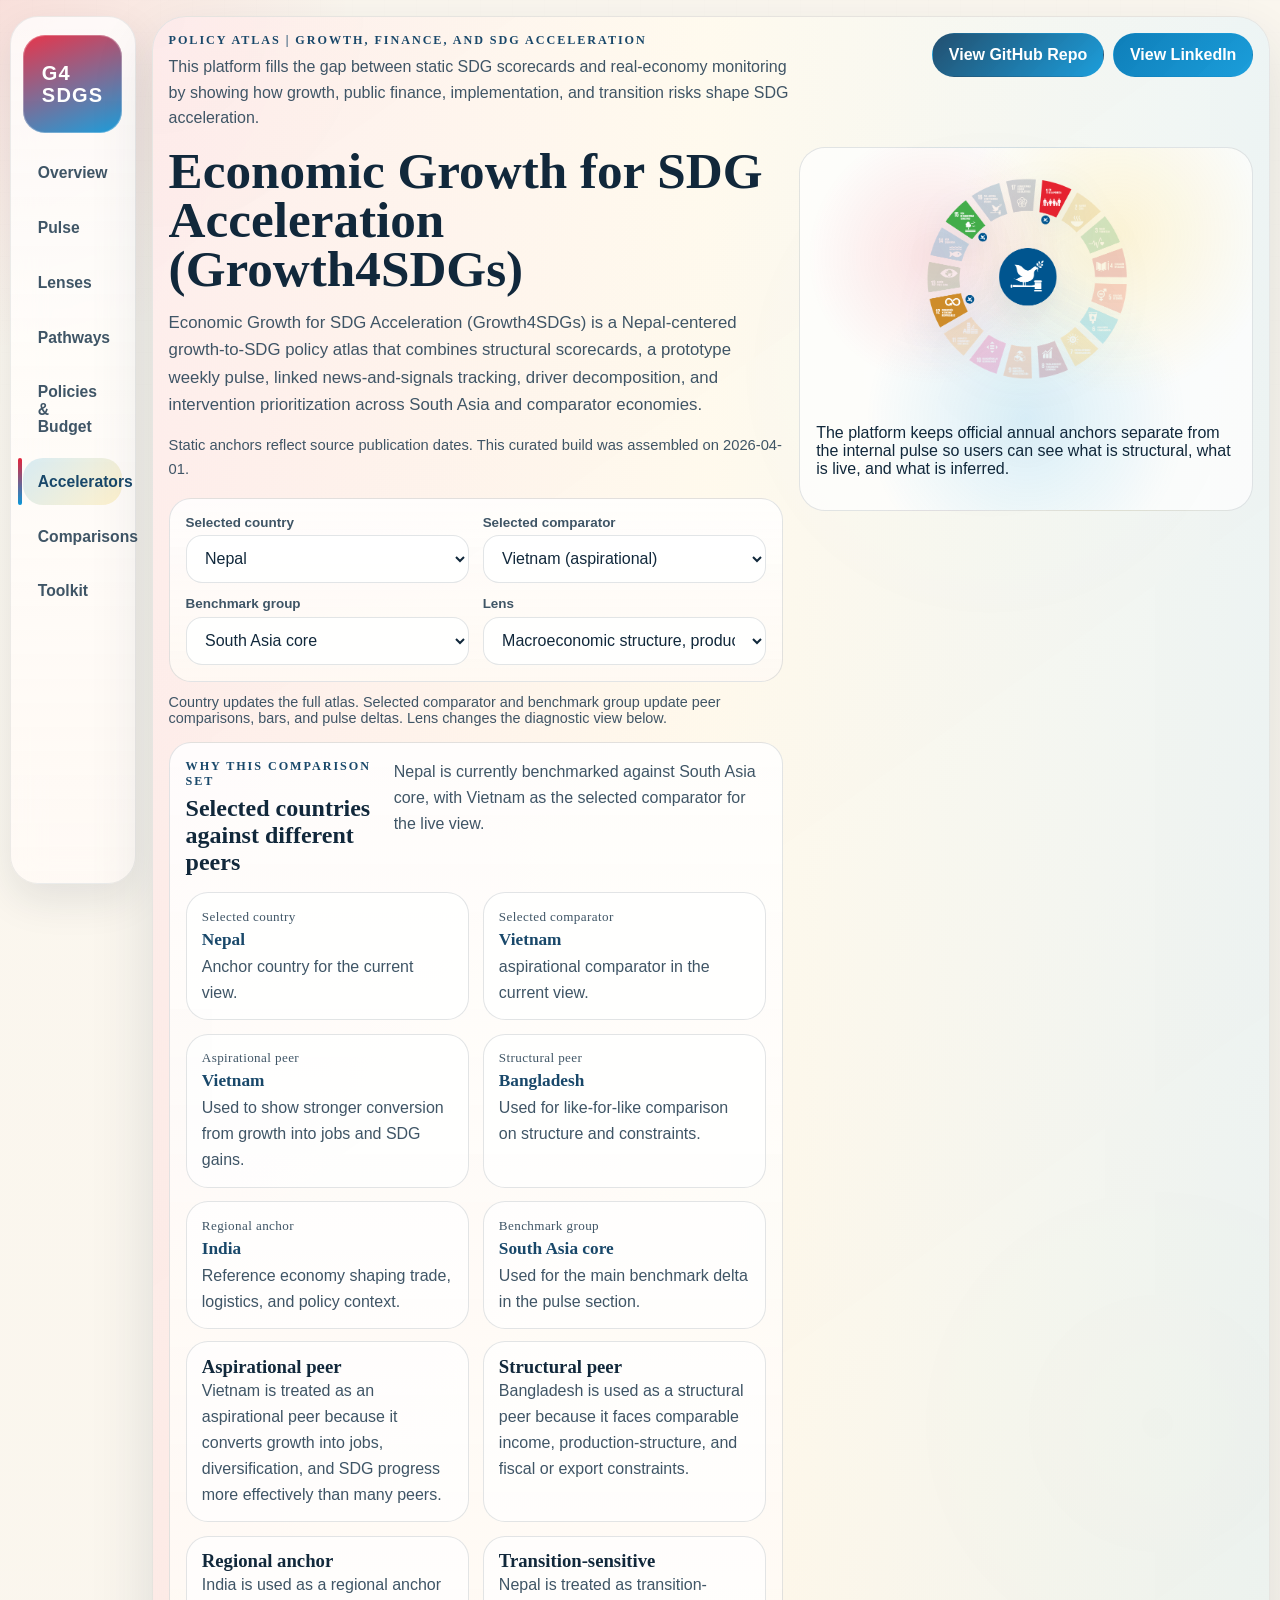
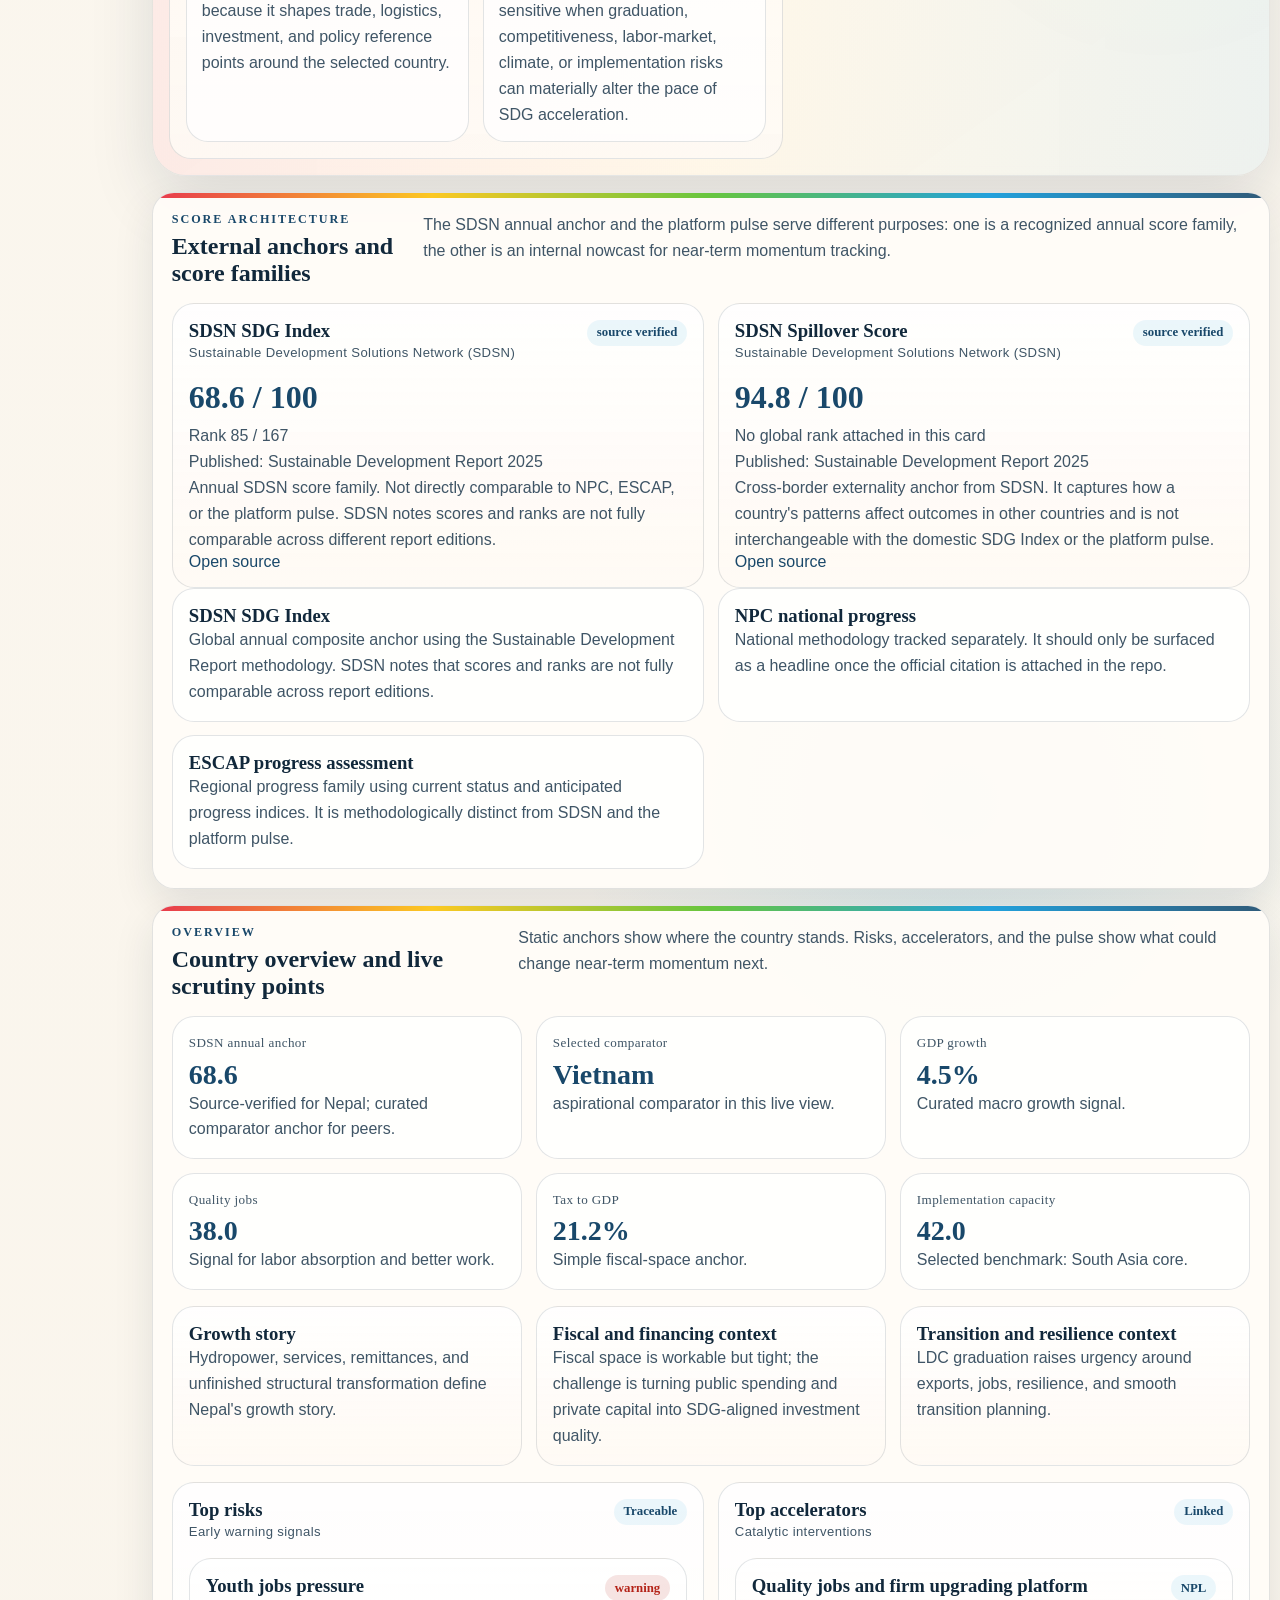
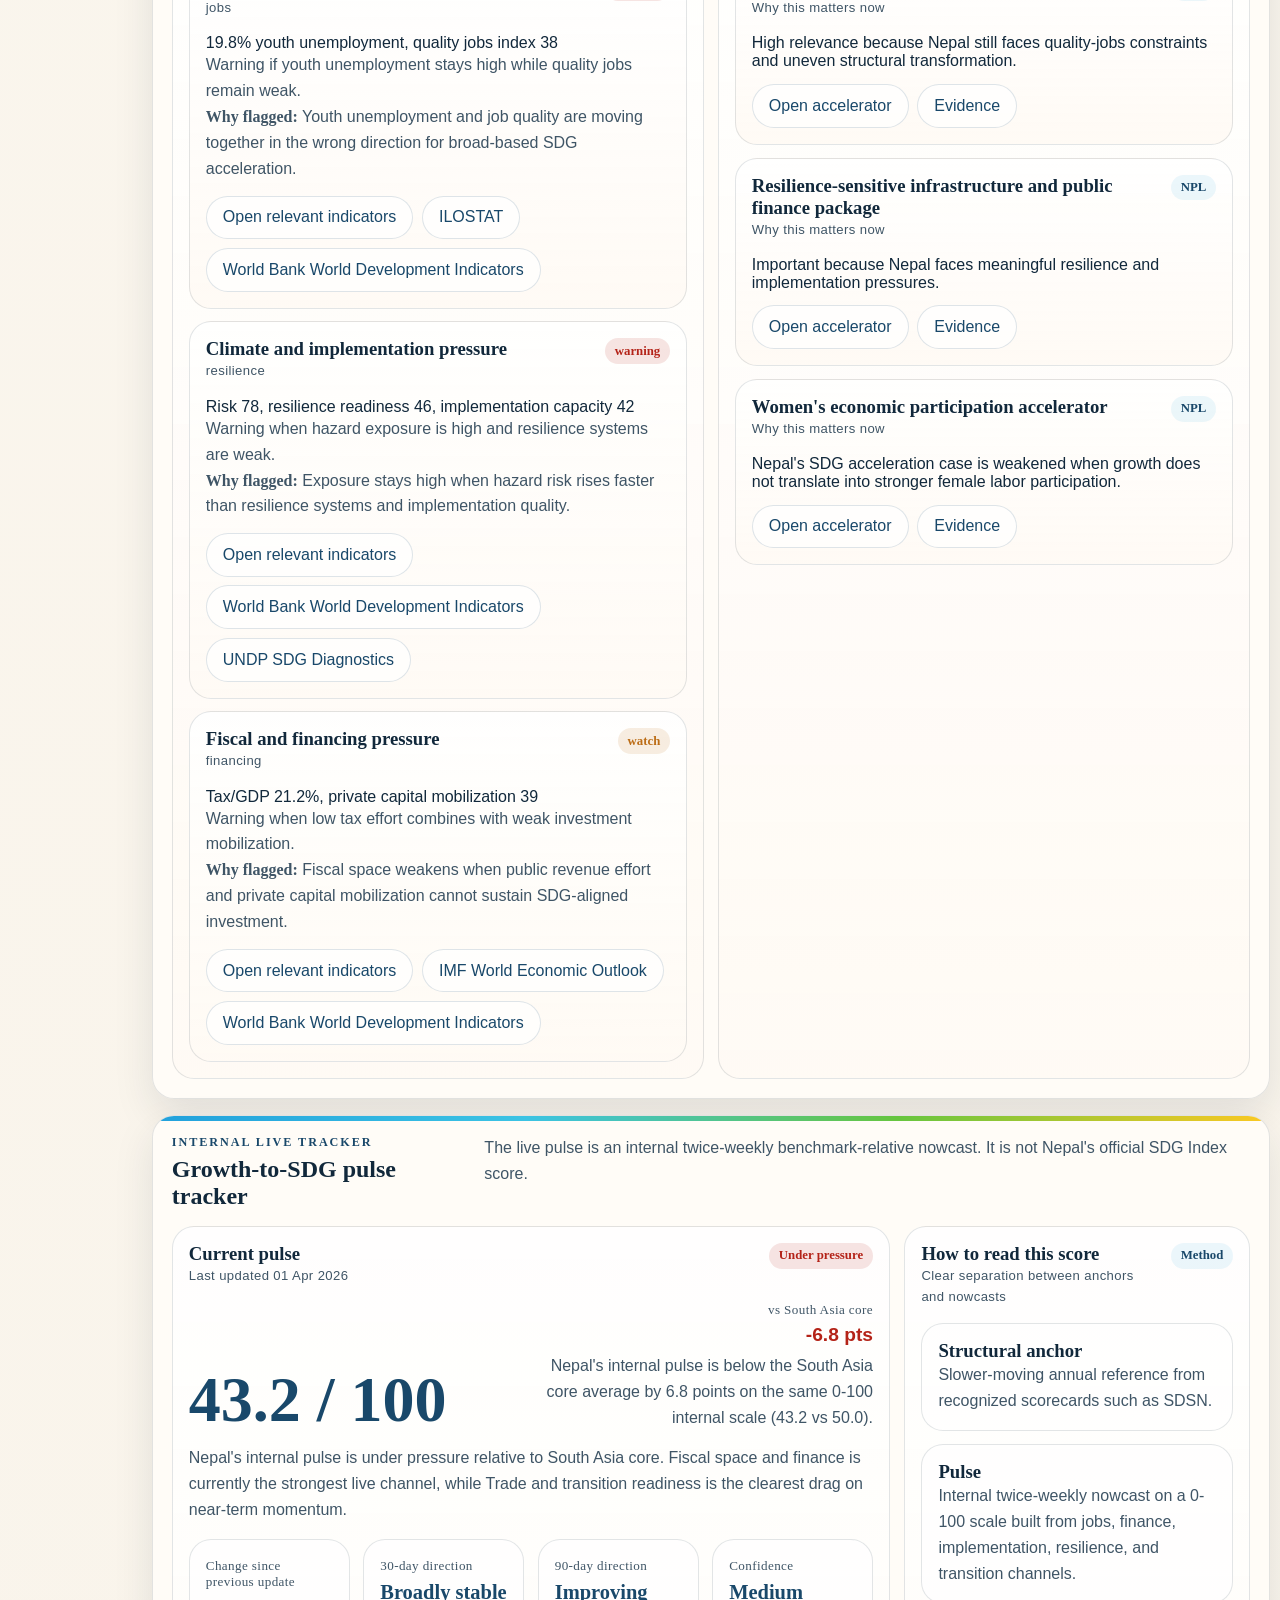
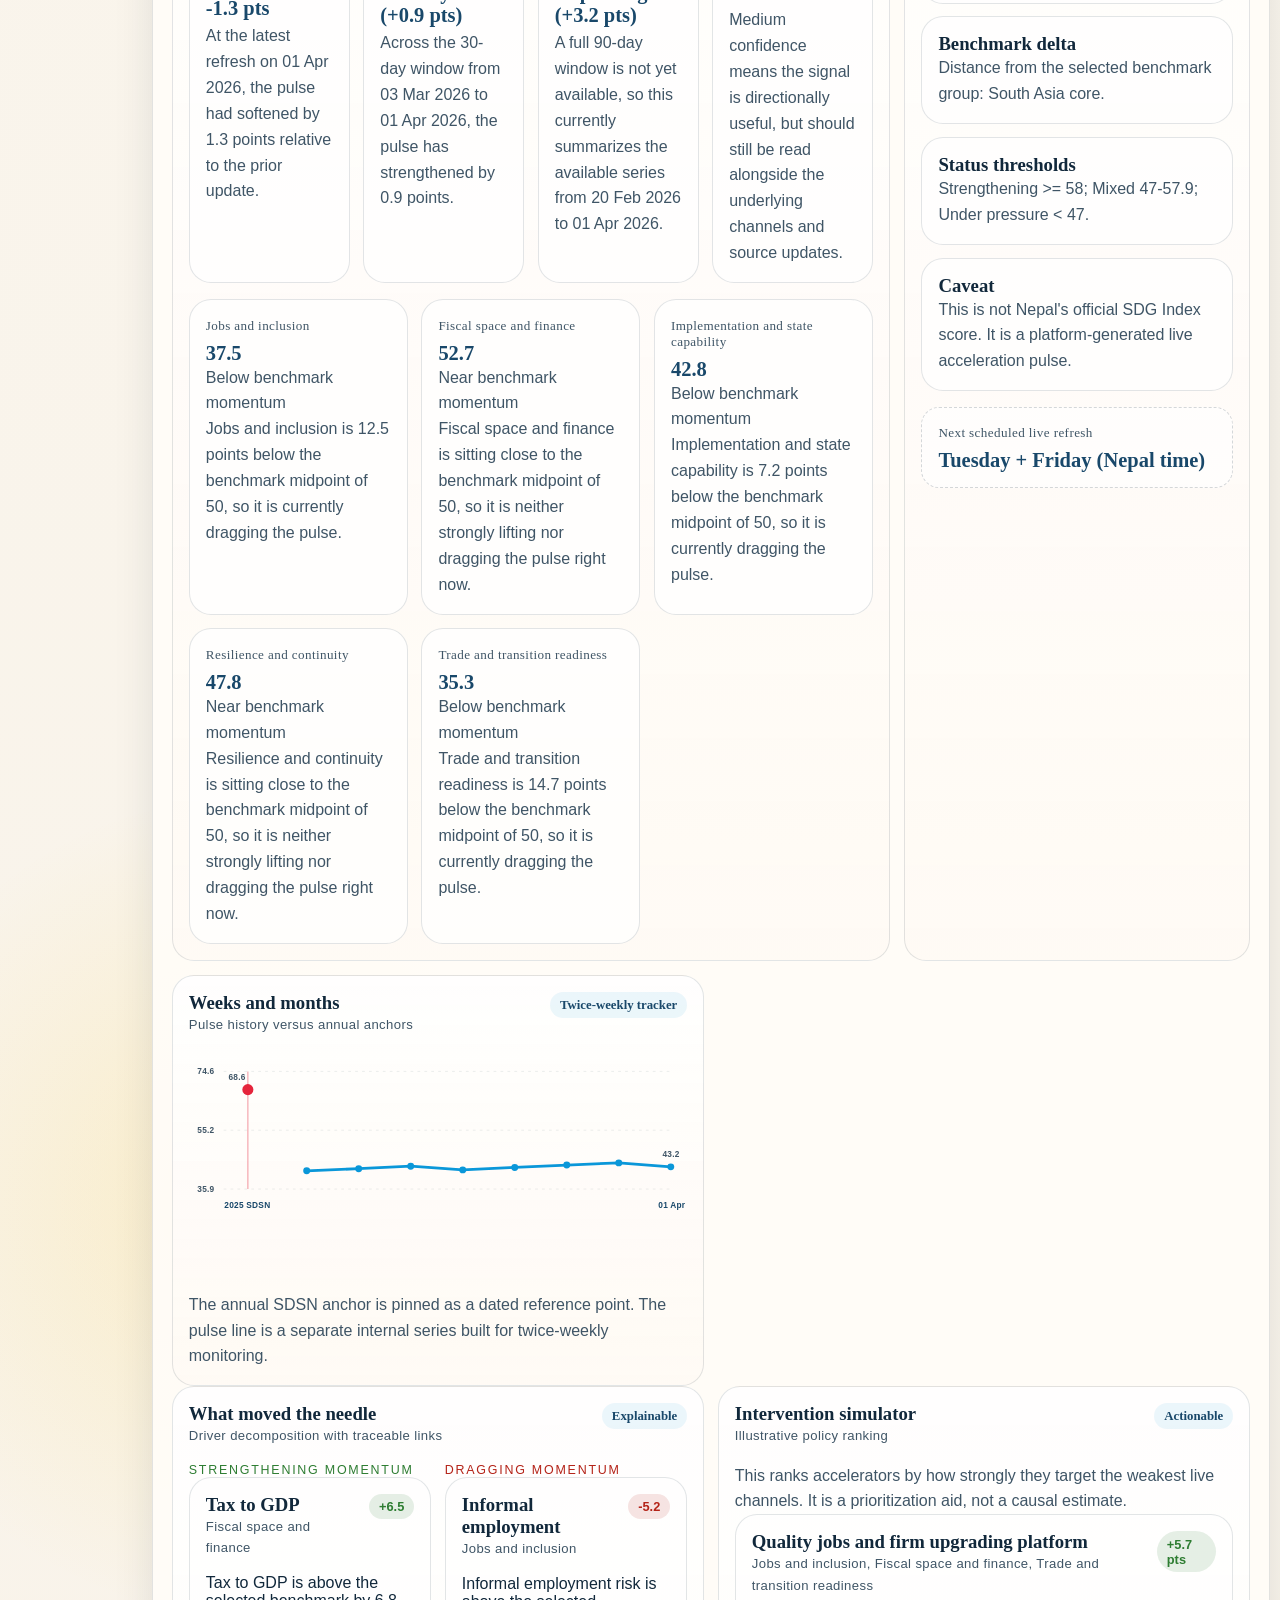
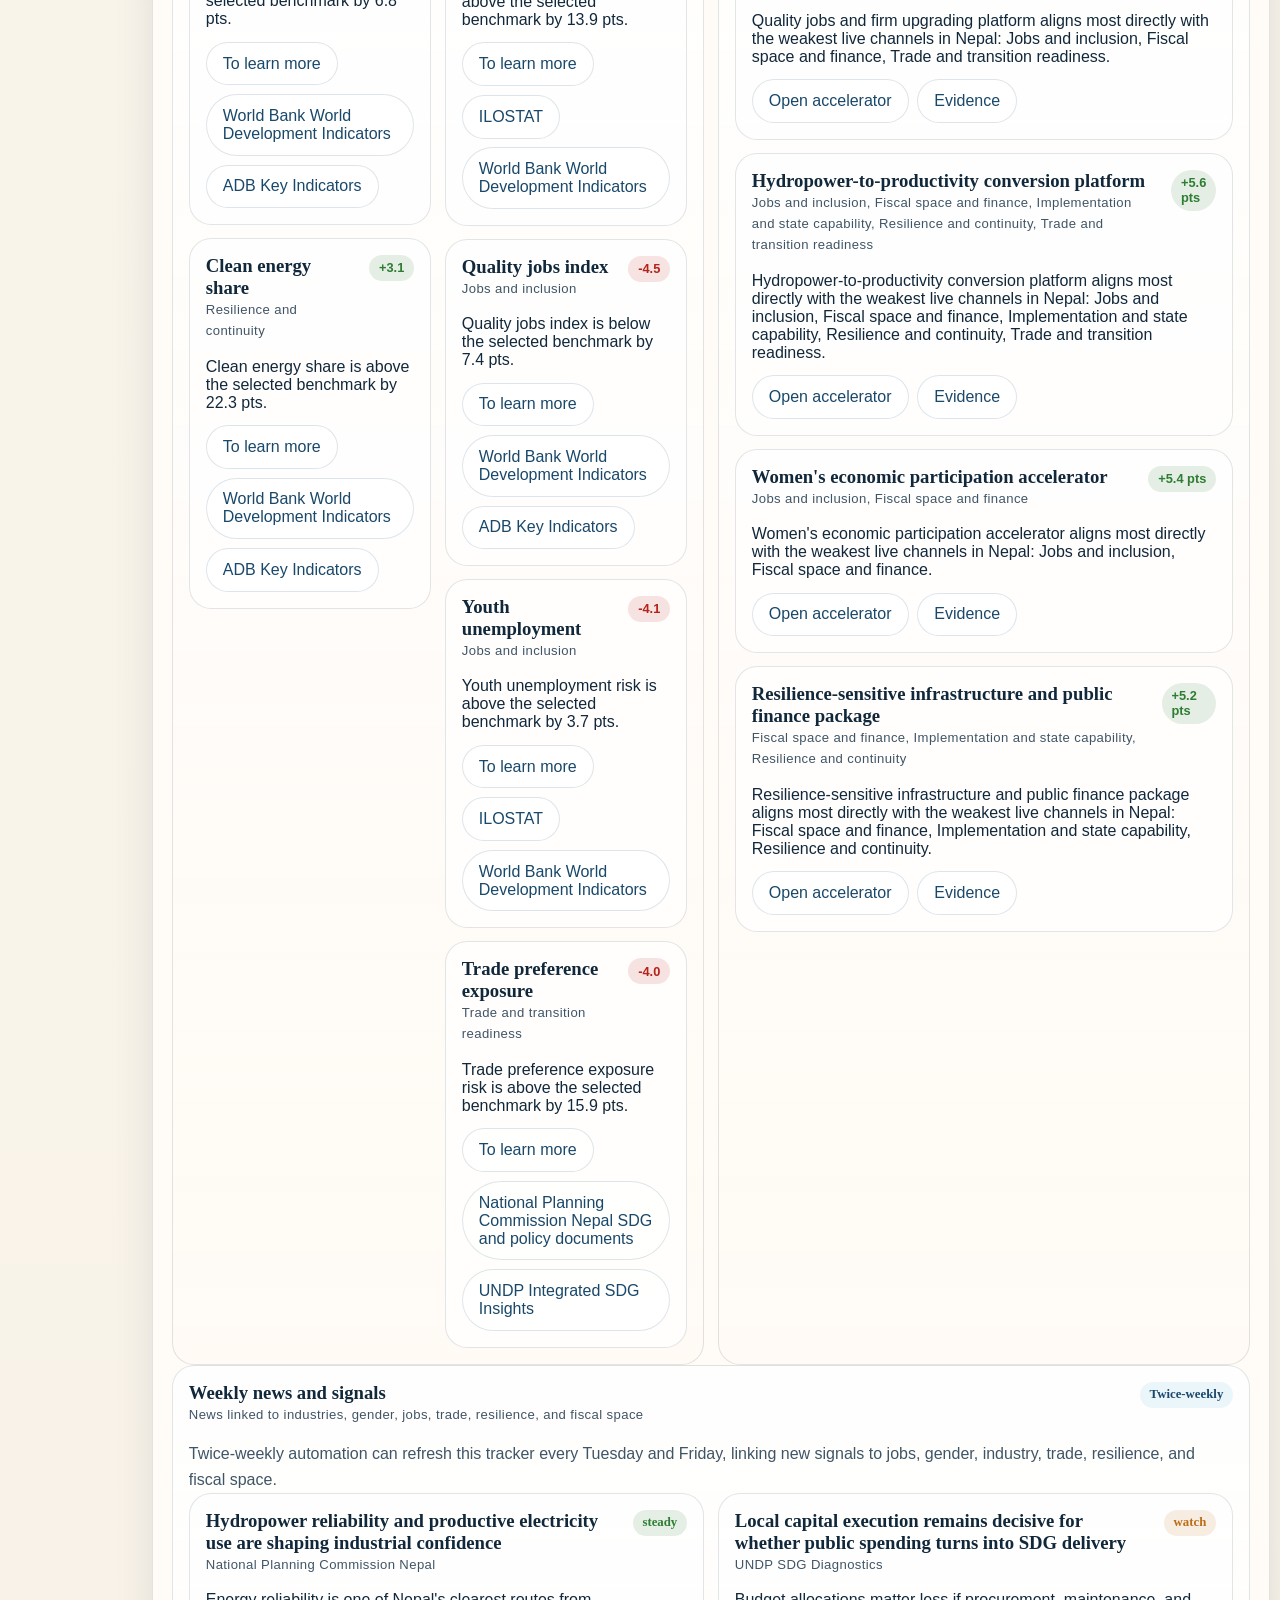
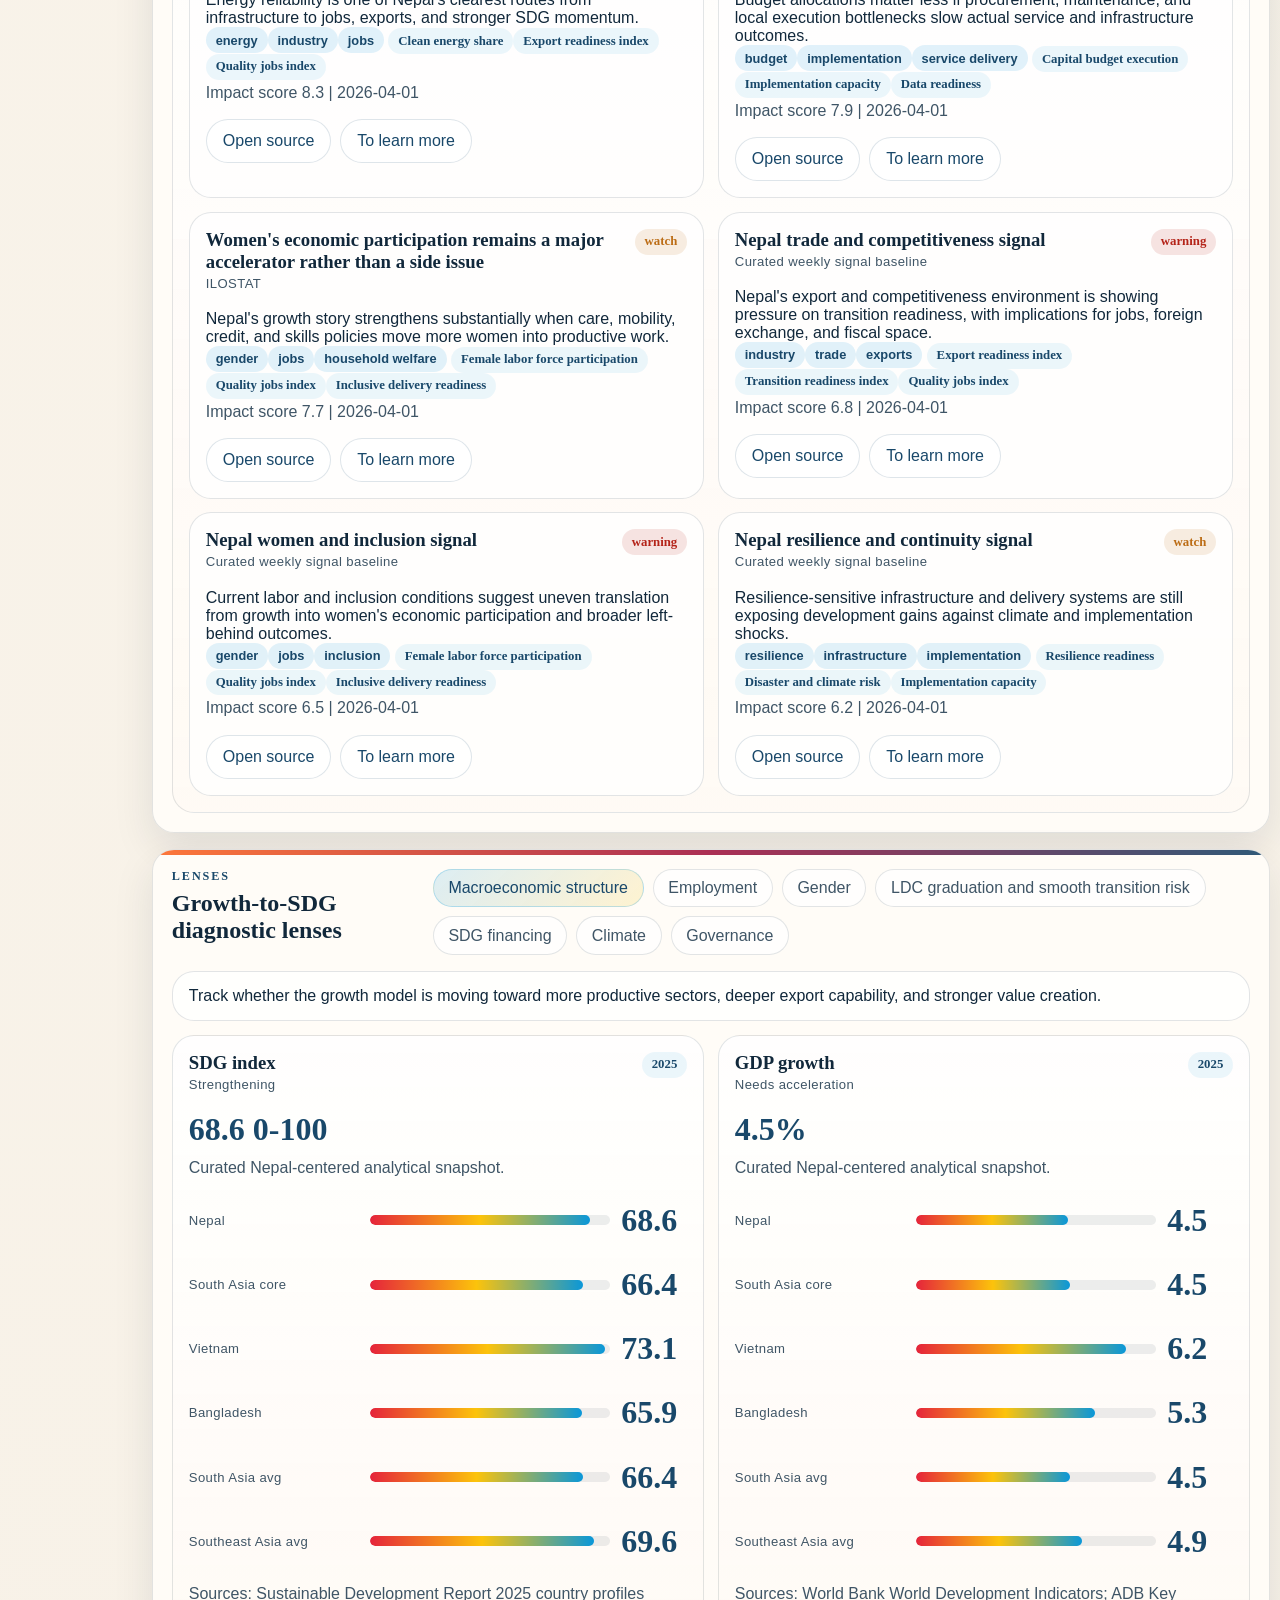
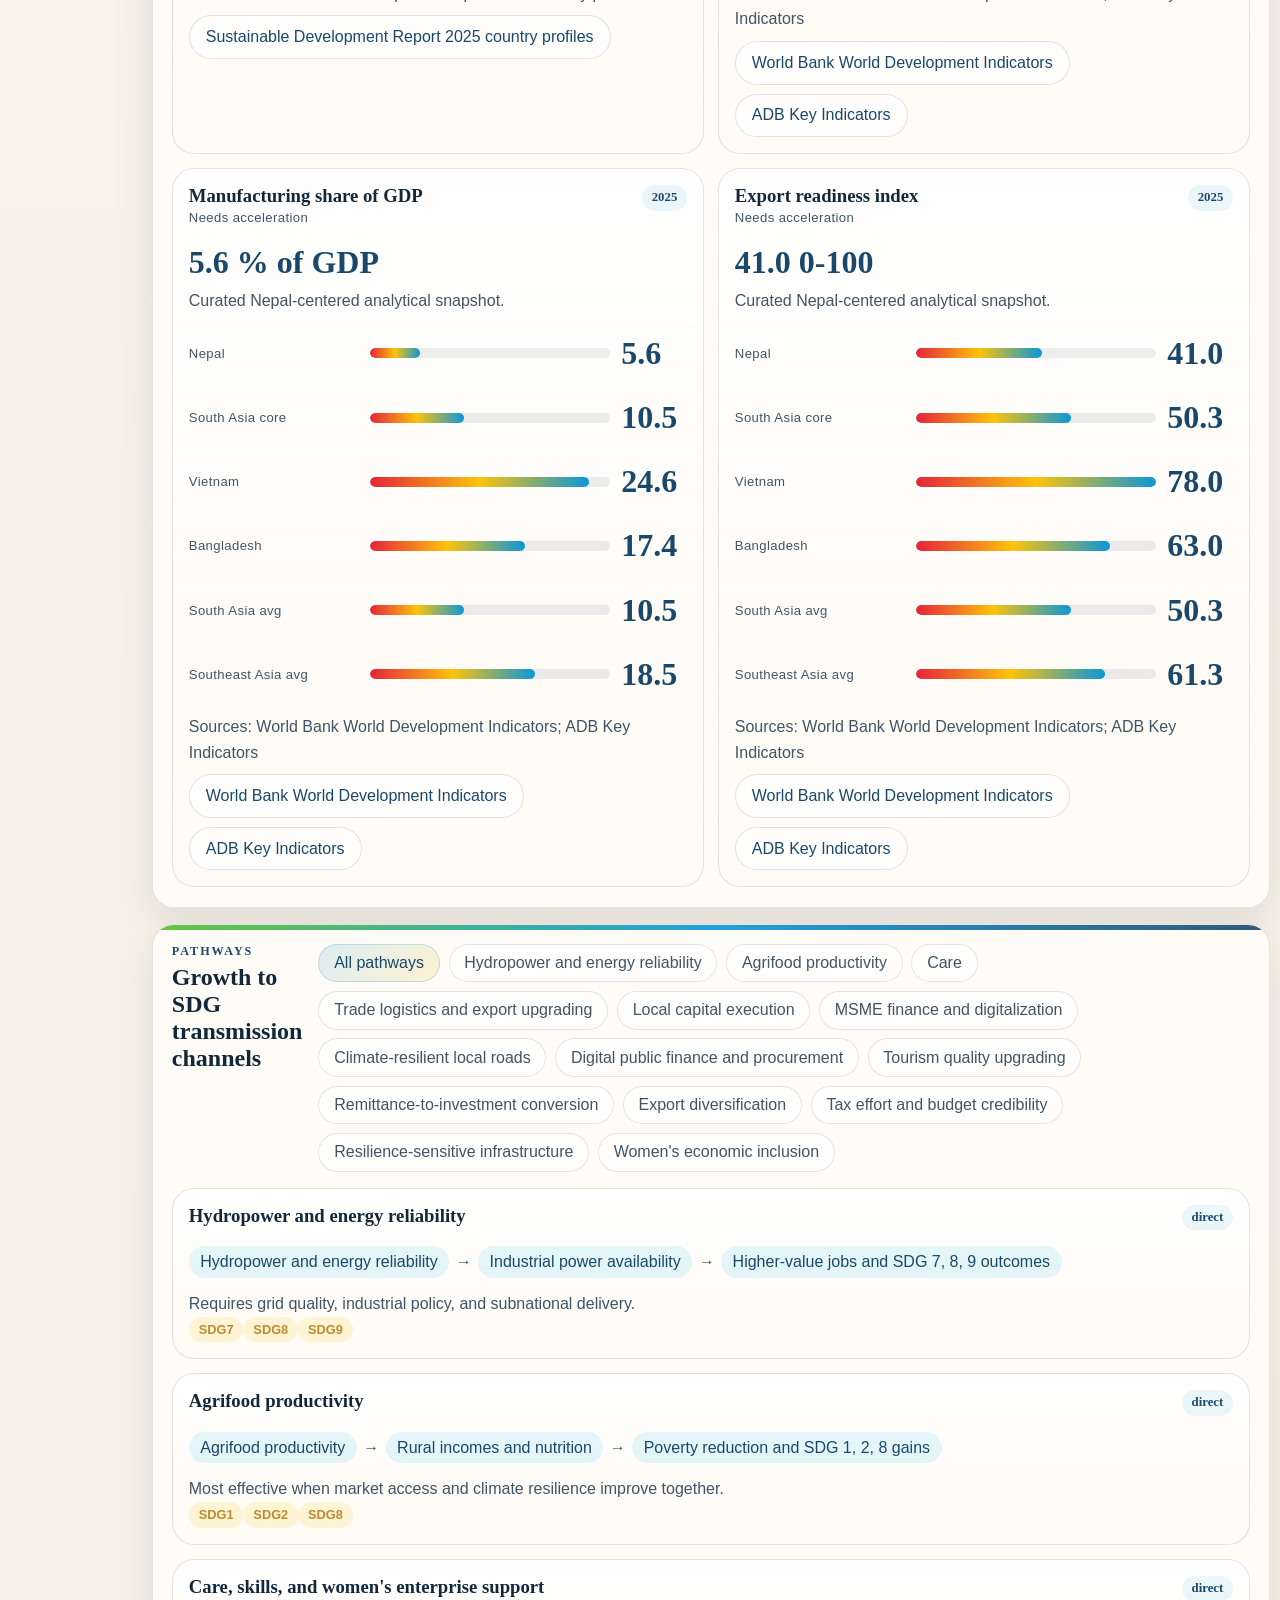
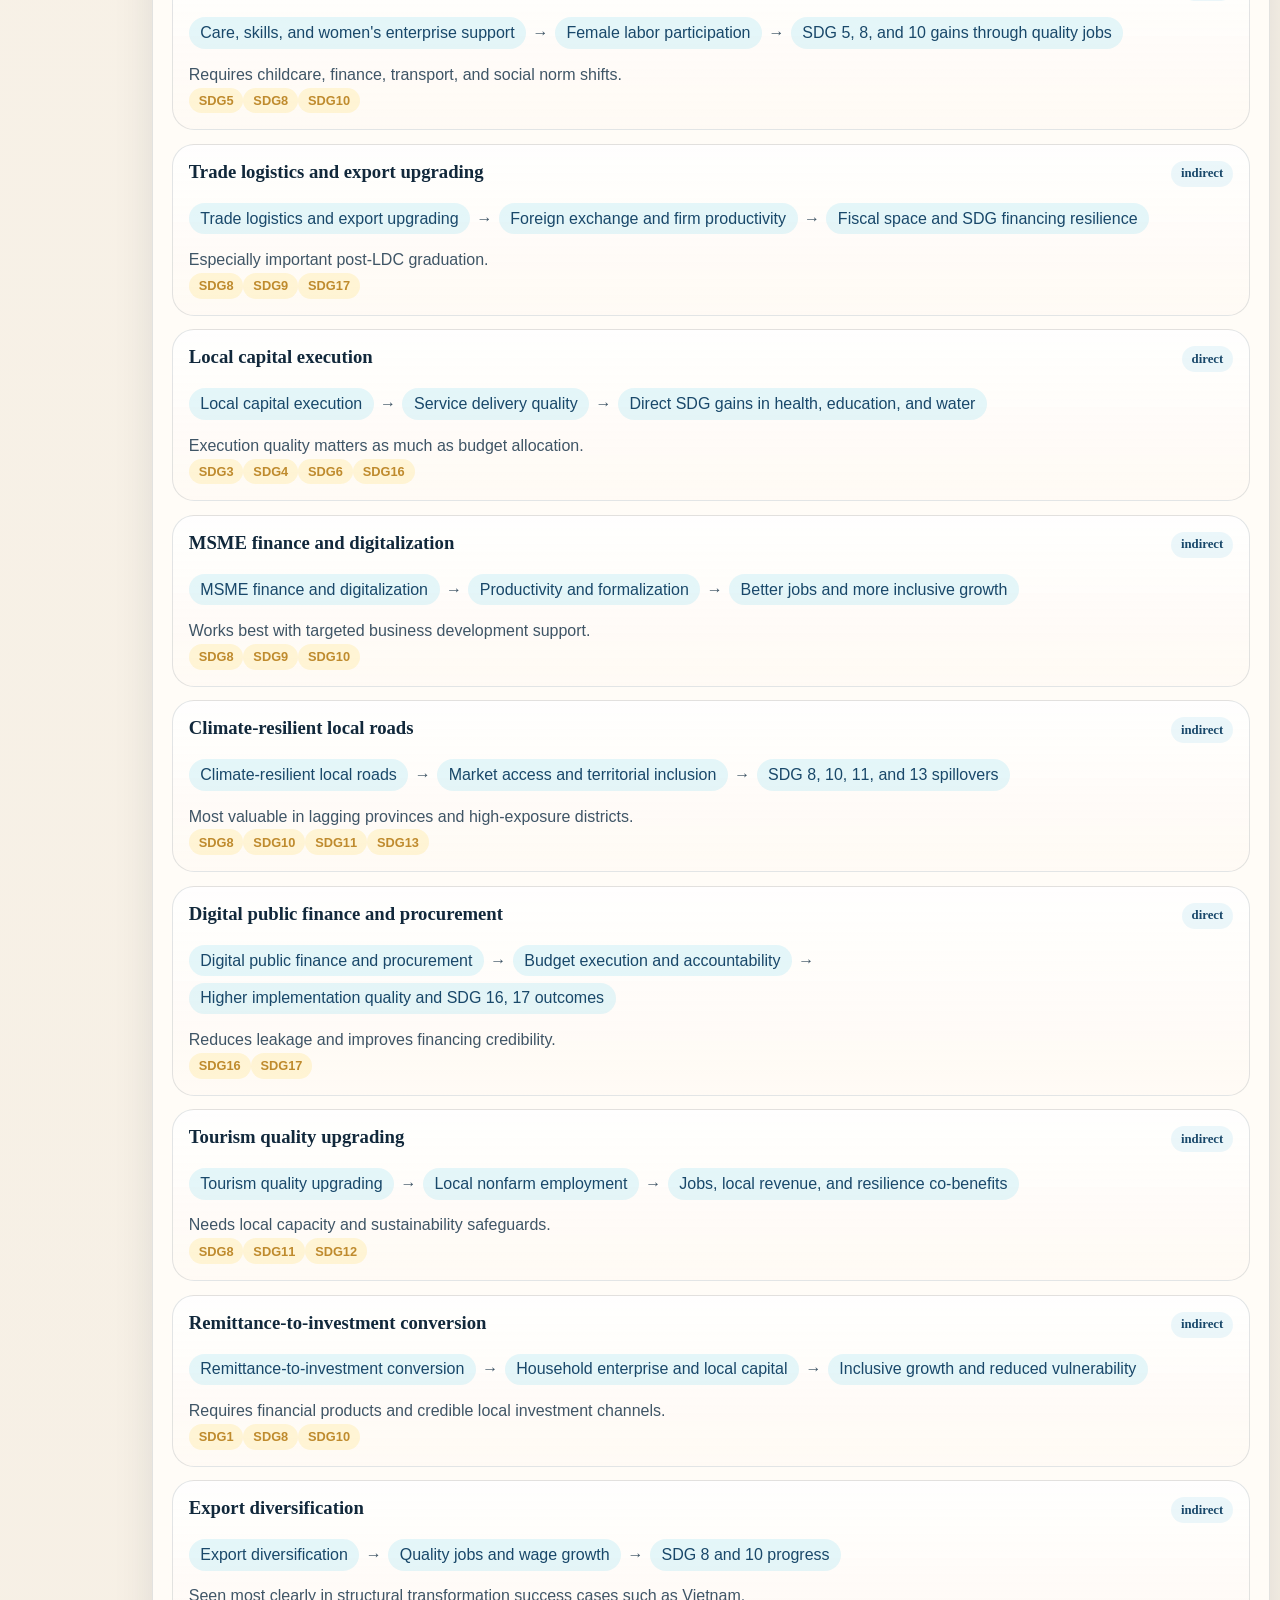
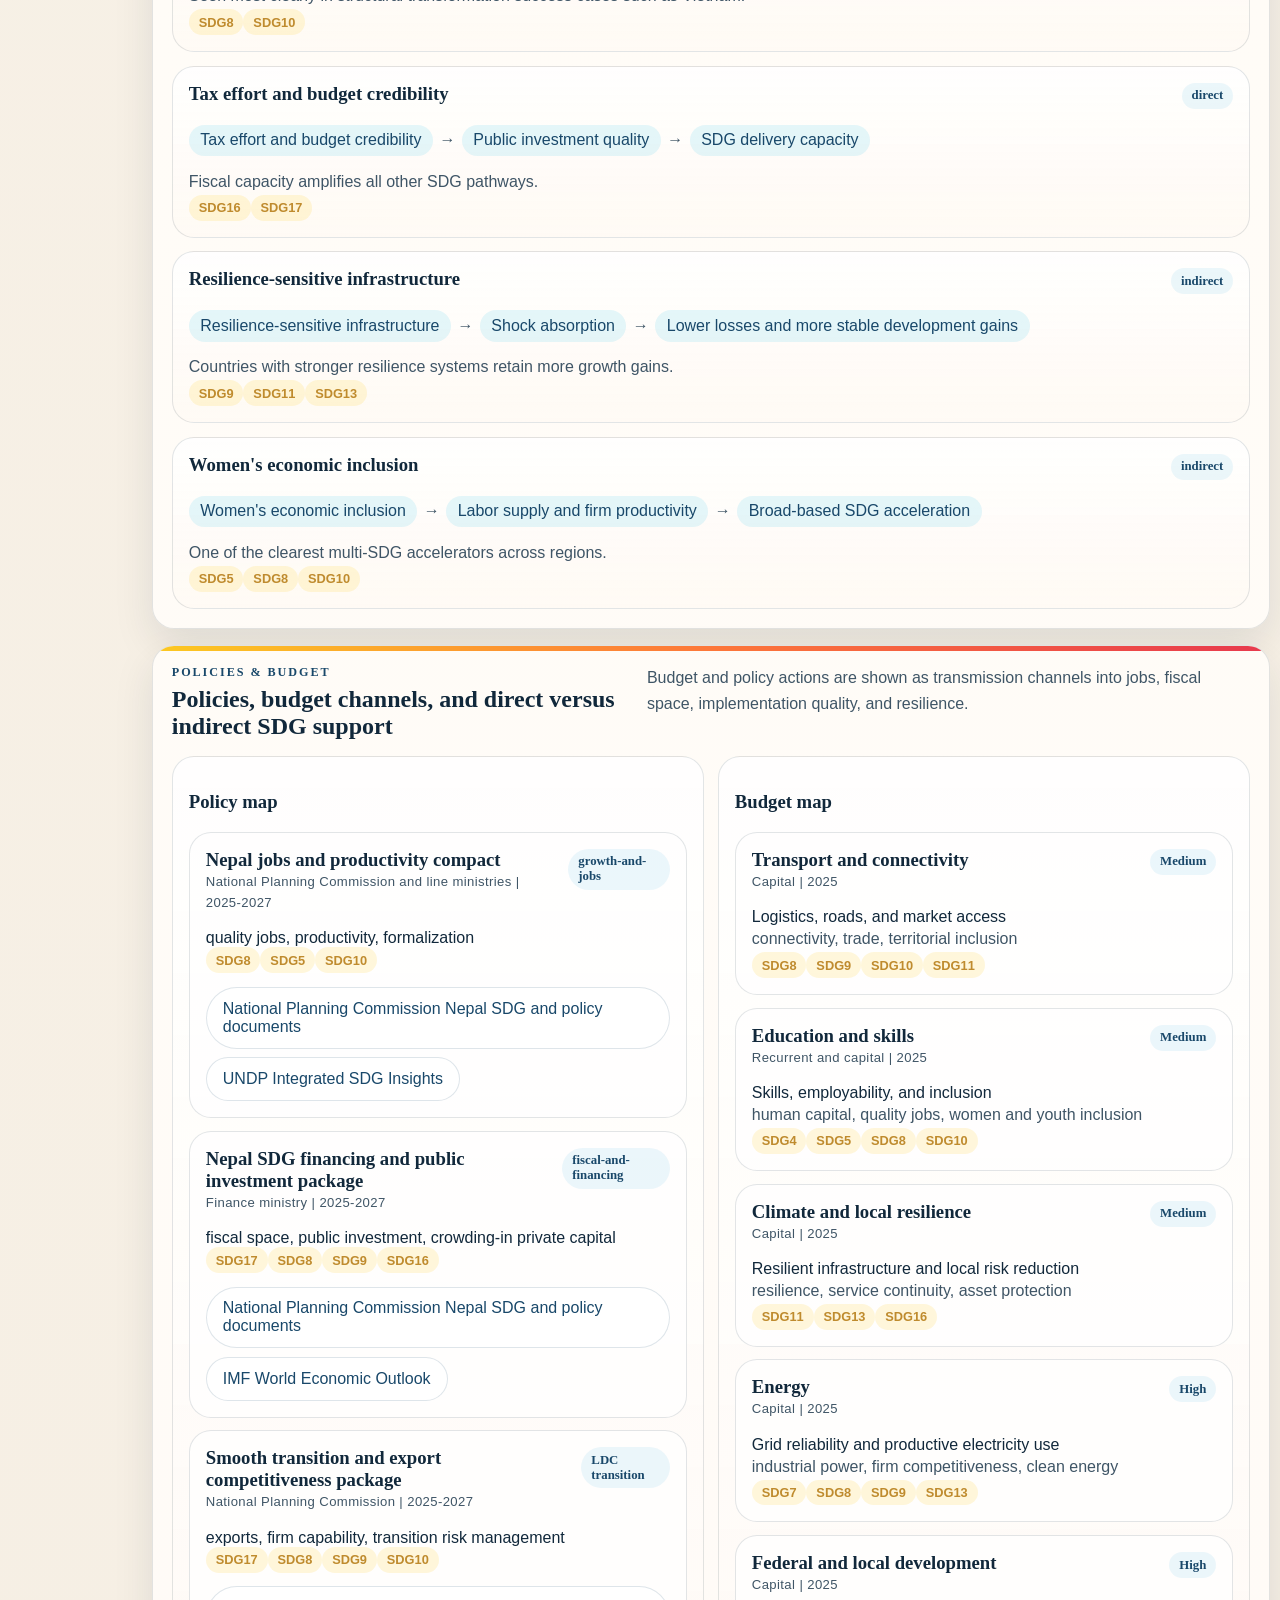
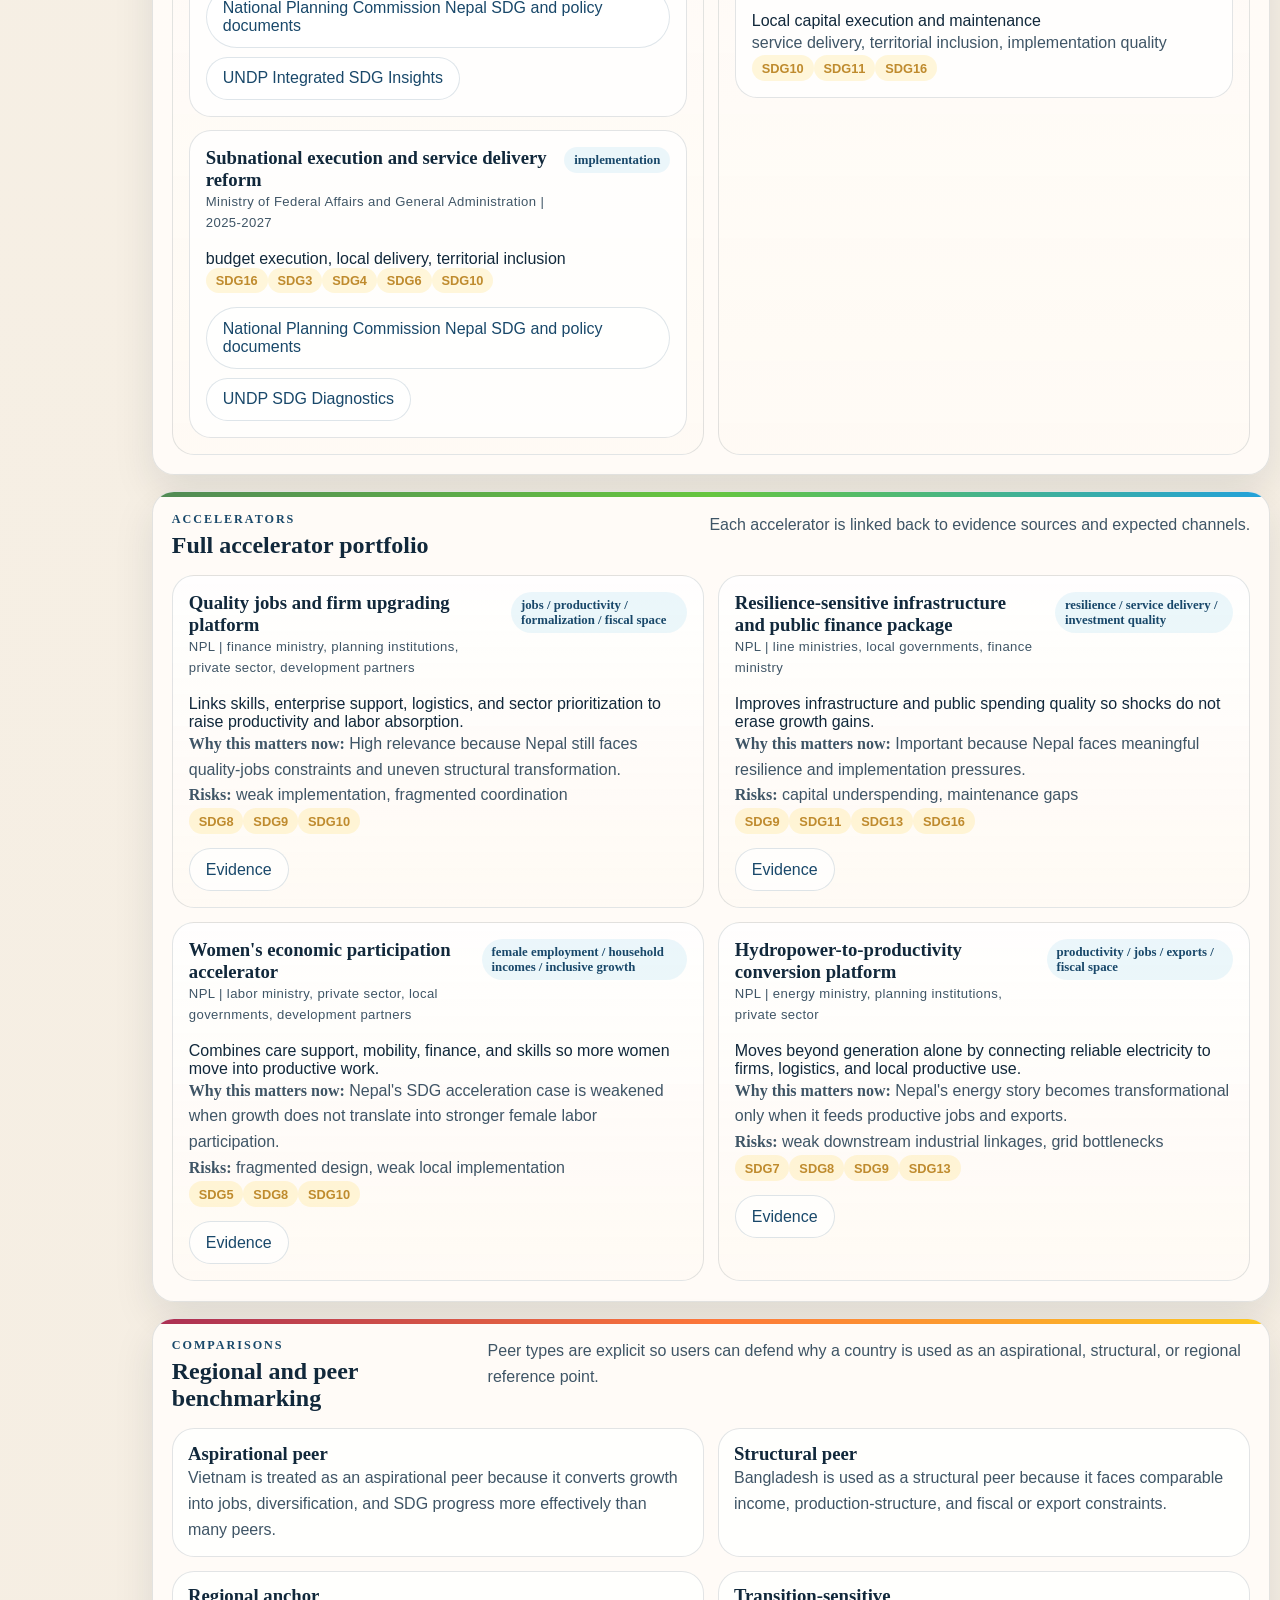
==== commit 6534ee3b: "Rename platform brand to Growth4SDGs" ====
--- a/app/index.html
+++ b/app/index.html
@@ -6,7 +6,7 @@
     <meta name="theme-color" content="#0b2f45" />
     <meta name="mobile-web-app-capable" content="yes" />
     <meta name="apple-mobile-web-app-capable" content="yes" />
-    <title>Economic Growth for SDG Acceleration (EG4SDGA)</title>
+    <title>Economic Growth for SDG Acceleration (Growth4SDGs)</title>
     <link rel="manifest" href="./manifest.webmanifest" />
     <link rel="icon" href="./icon.svg" type="image/svg+xml" />
     <link rel="apple-touch-icon" href="./icon-192.png" />
@@ -15,7 +15,7 @@
   <body>
     <div class="app-layout">
       <aside class="left-rail">
-        <div class="rail-brand">EG4<br />SDGA</div>
+        <div class="rail-brand">G4<br />SDGs</div>
         <nav class="rail-nav" aria-label="Section navigation">
           <a class="rail-link active" href="#overview">Overview</a>
           <a class="rail-link" href="#pulse">Pulse</a>
@@ -43,7 +43,7 @@
 
           <div class="hero-main">
             <div class="hero-copy">
-              <h1>Economic Growth for SDG Acceleration (EG4SDGA)</h1>
+              <h1>Economic Growth for SDG Acceleration (Growth4SDGs)</h1>
               <p class="hero-description" id="heroDescription"></p>
               <p class="snapshot-stamp" id="snapshotStamp"></p>
 
@@ -381,7 +381,7 @@
 
         <footer class="site-footer">
           <div>
-            <strong>Economic Growth for SDG Acceleration (EG4SDGA)</strong>
+            <strong>Economic Growth for SDG Acceleration (Growth4SDGs)</strong>
             <p id="footerCredit">Developer - Policy Economist NIRNAYA BHATTA</p>
           </div>
           <div class="footer-links">
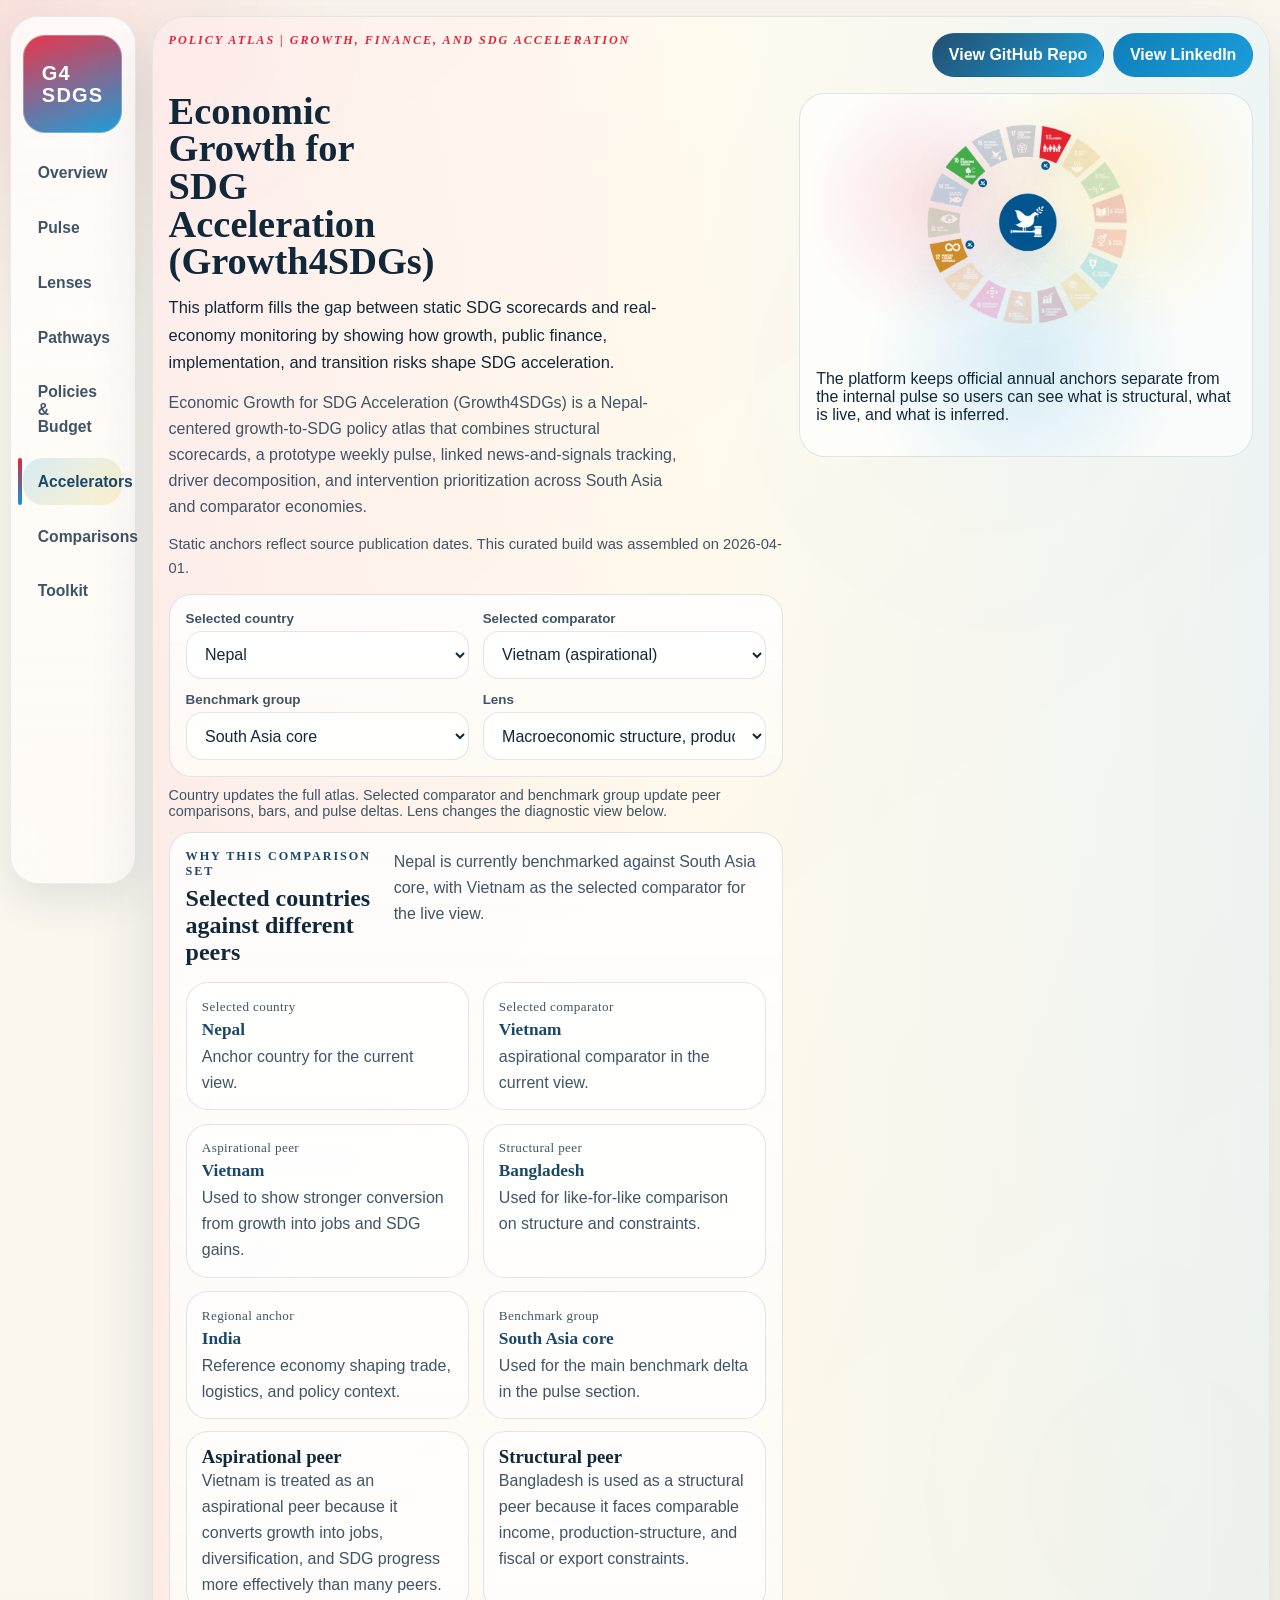
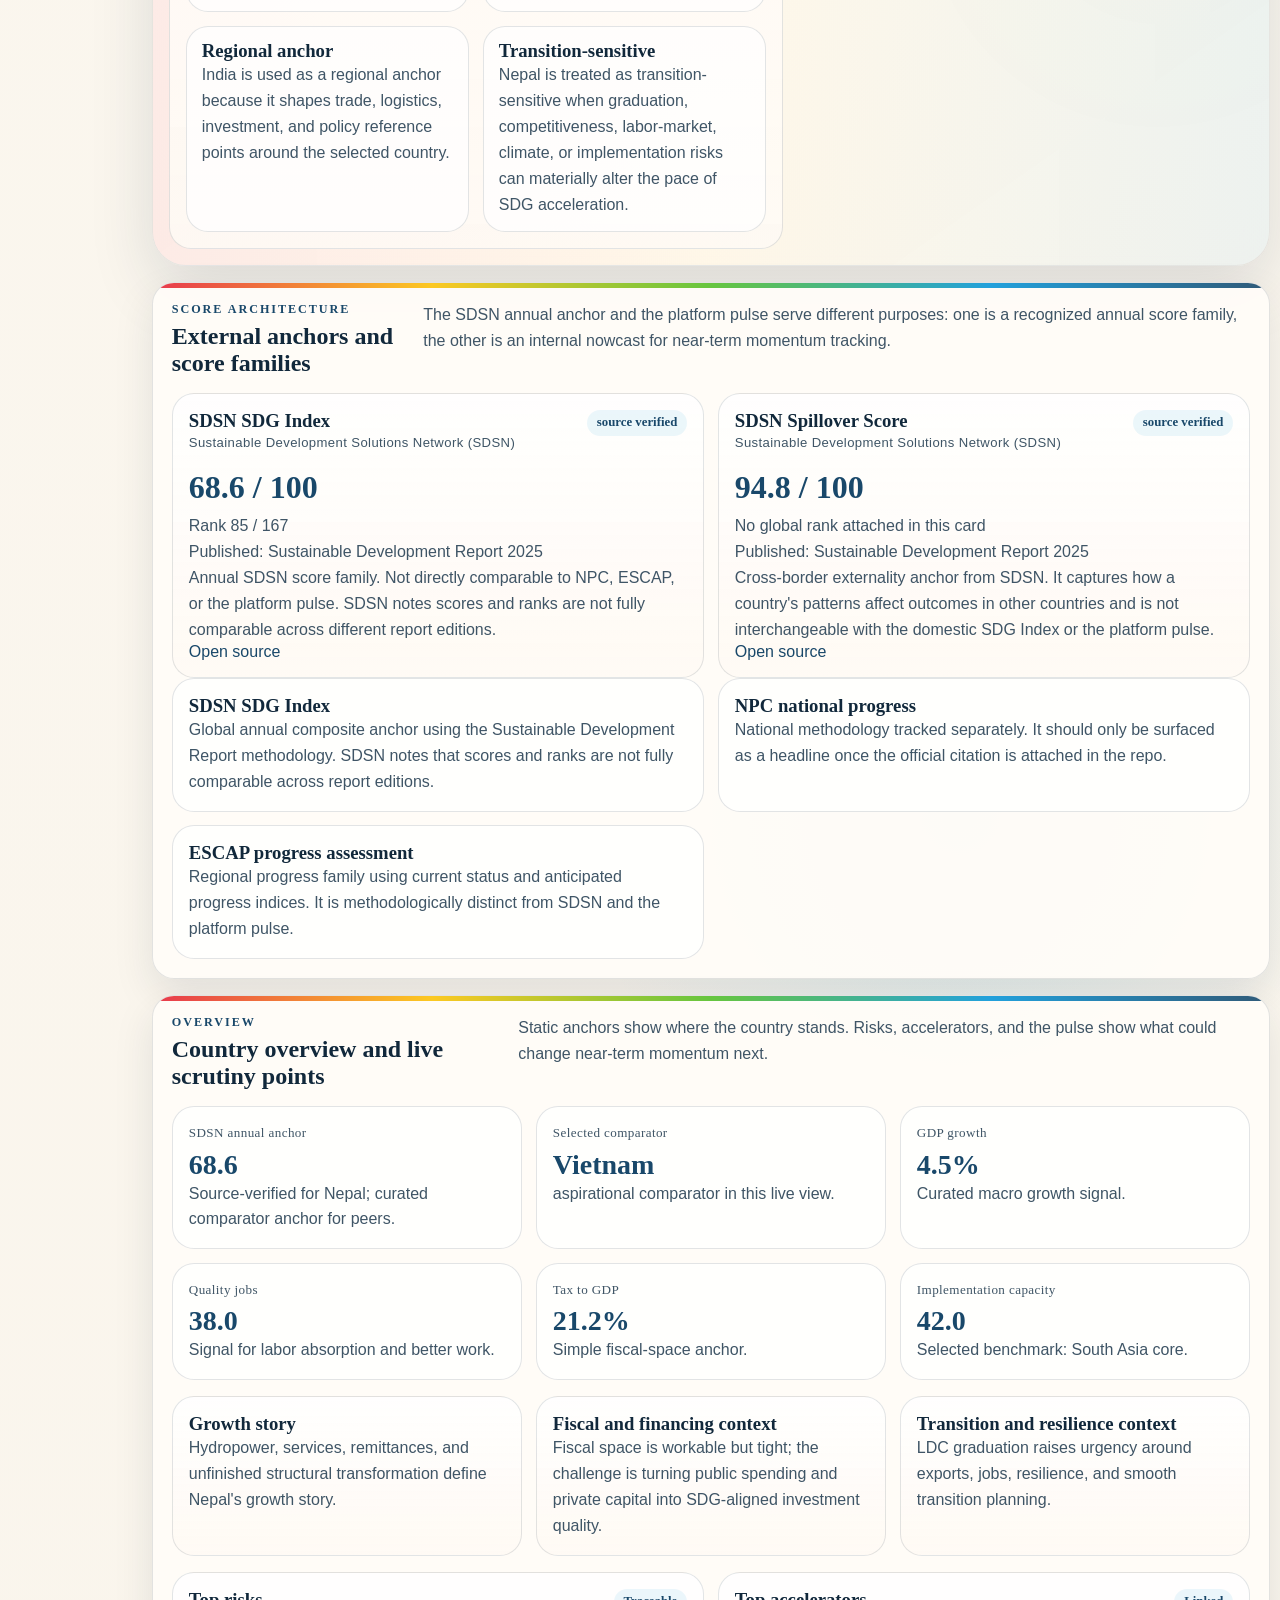
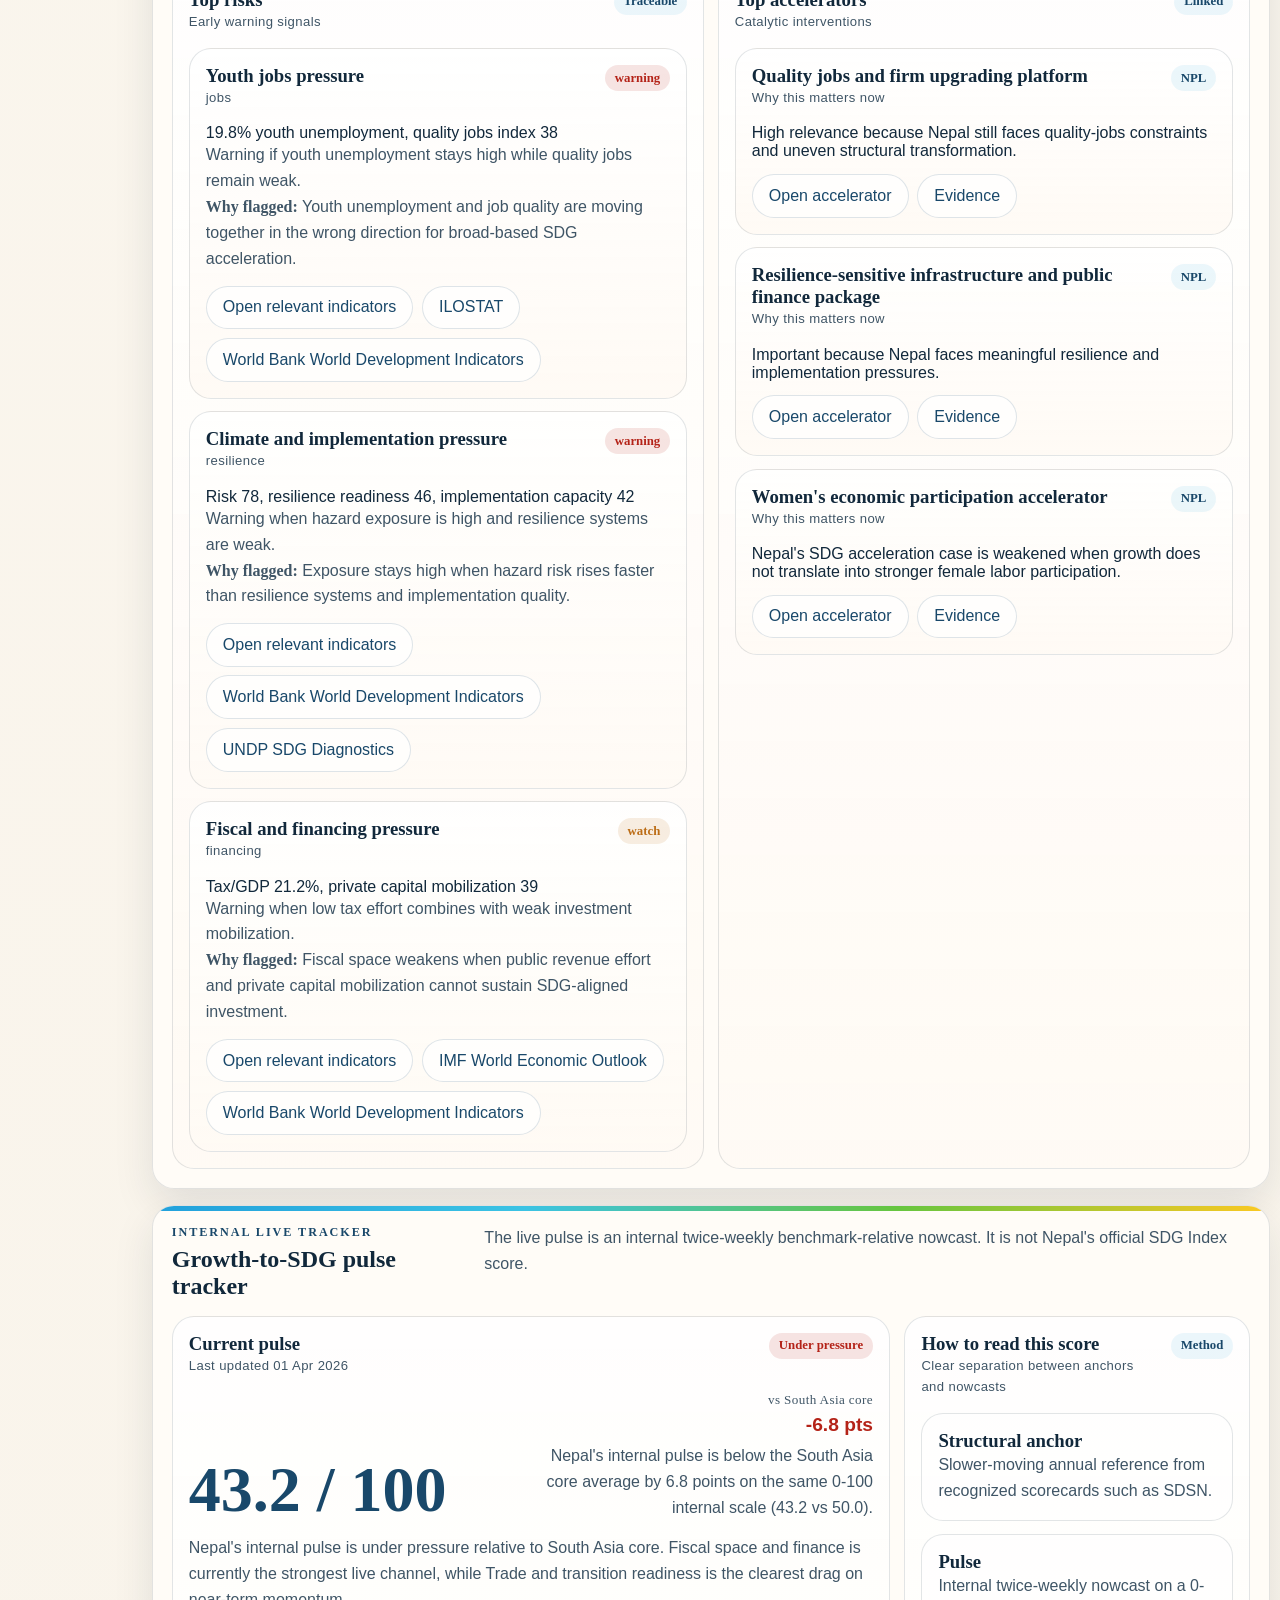
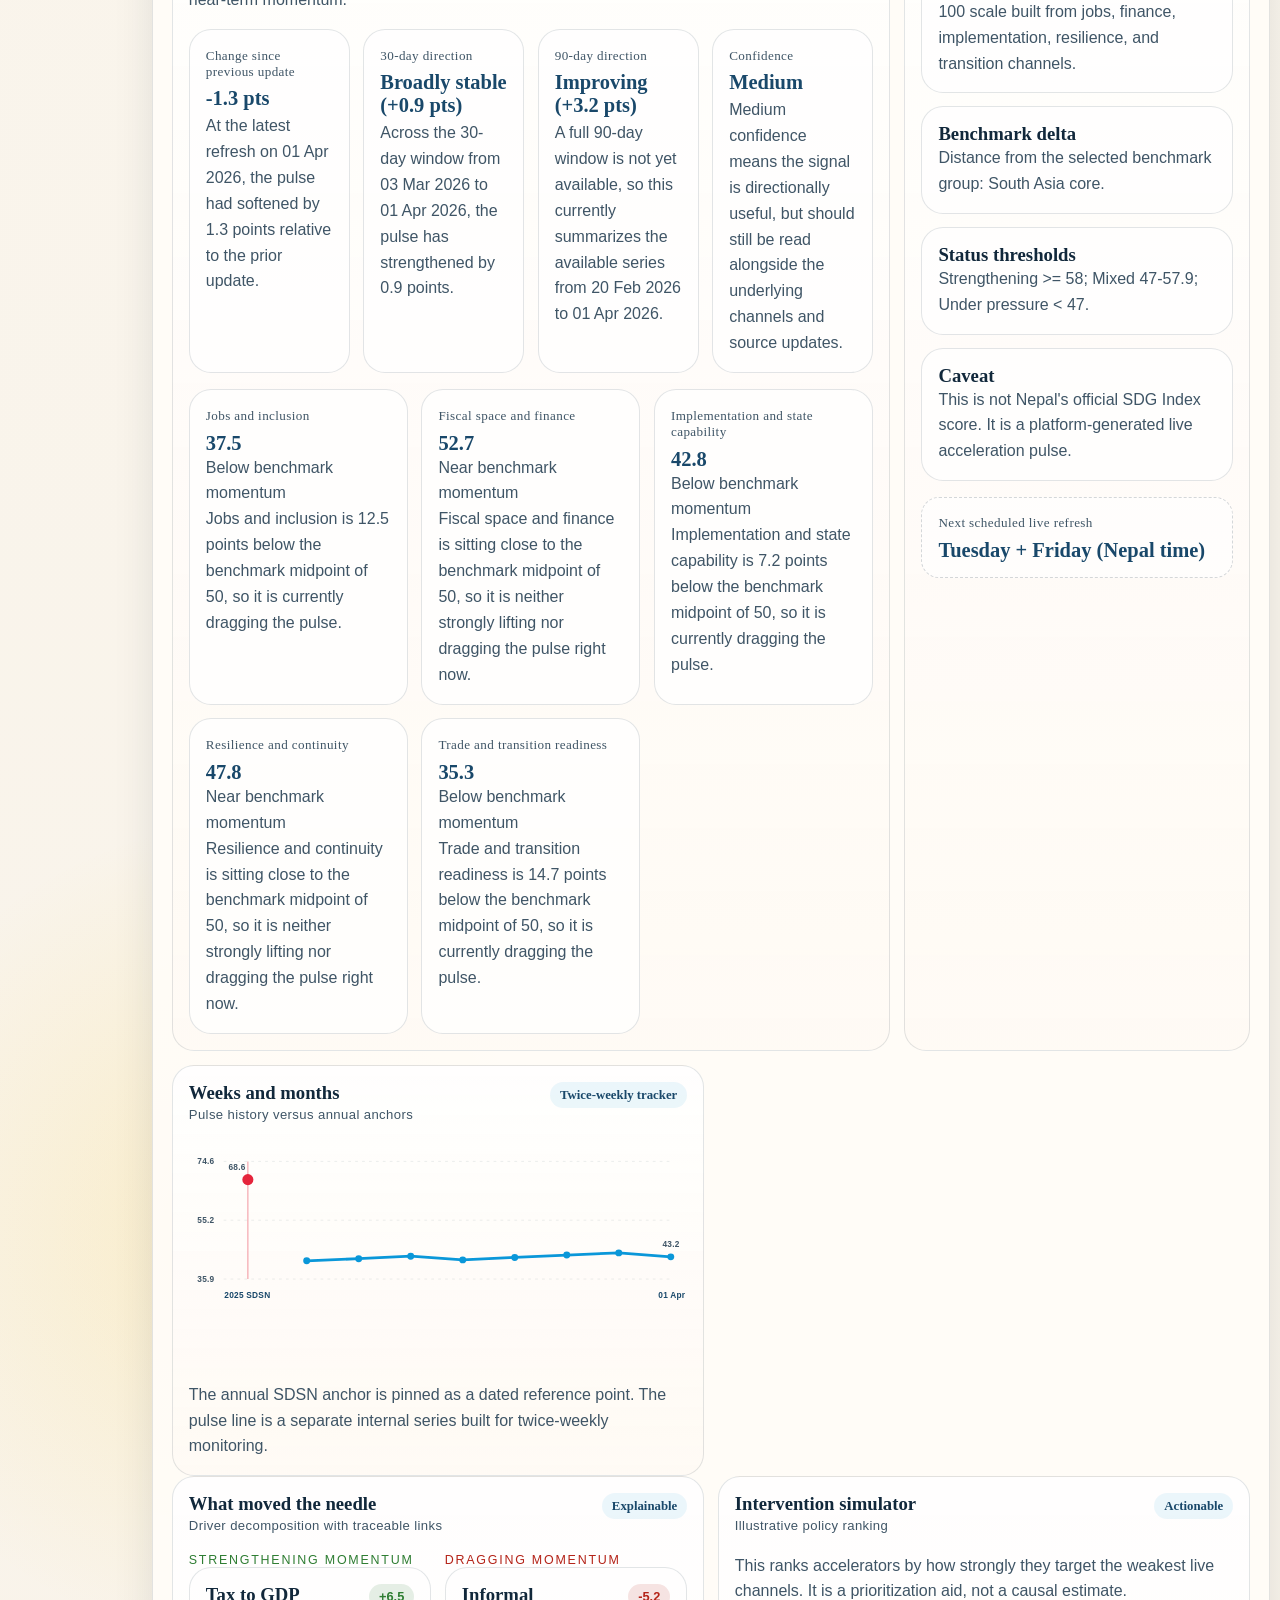
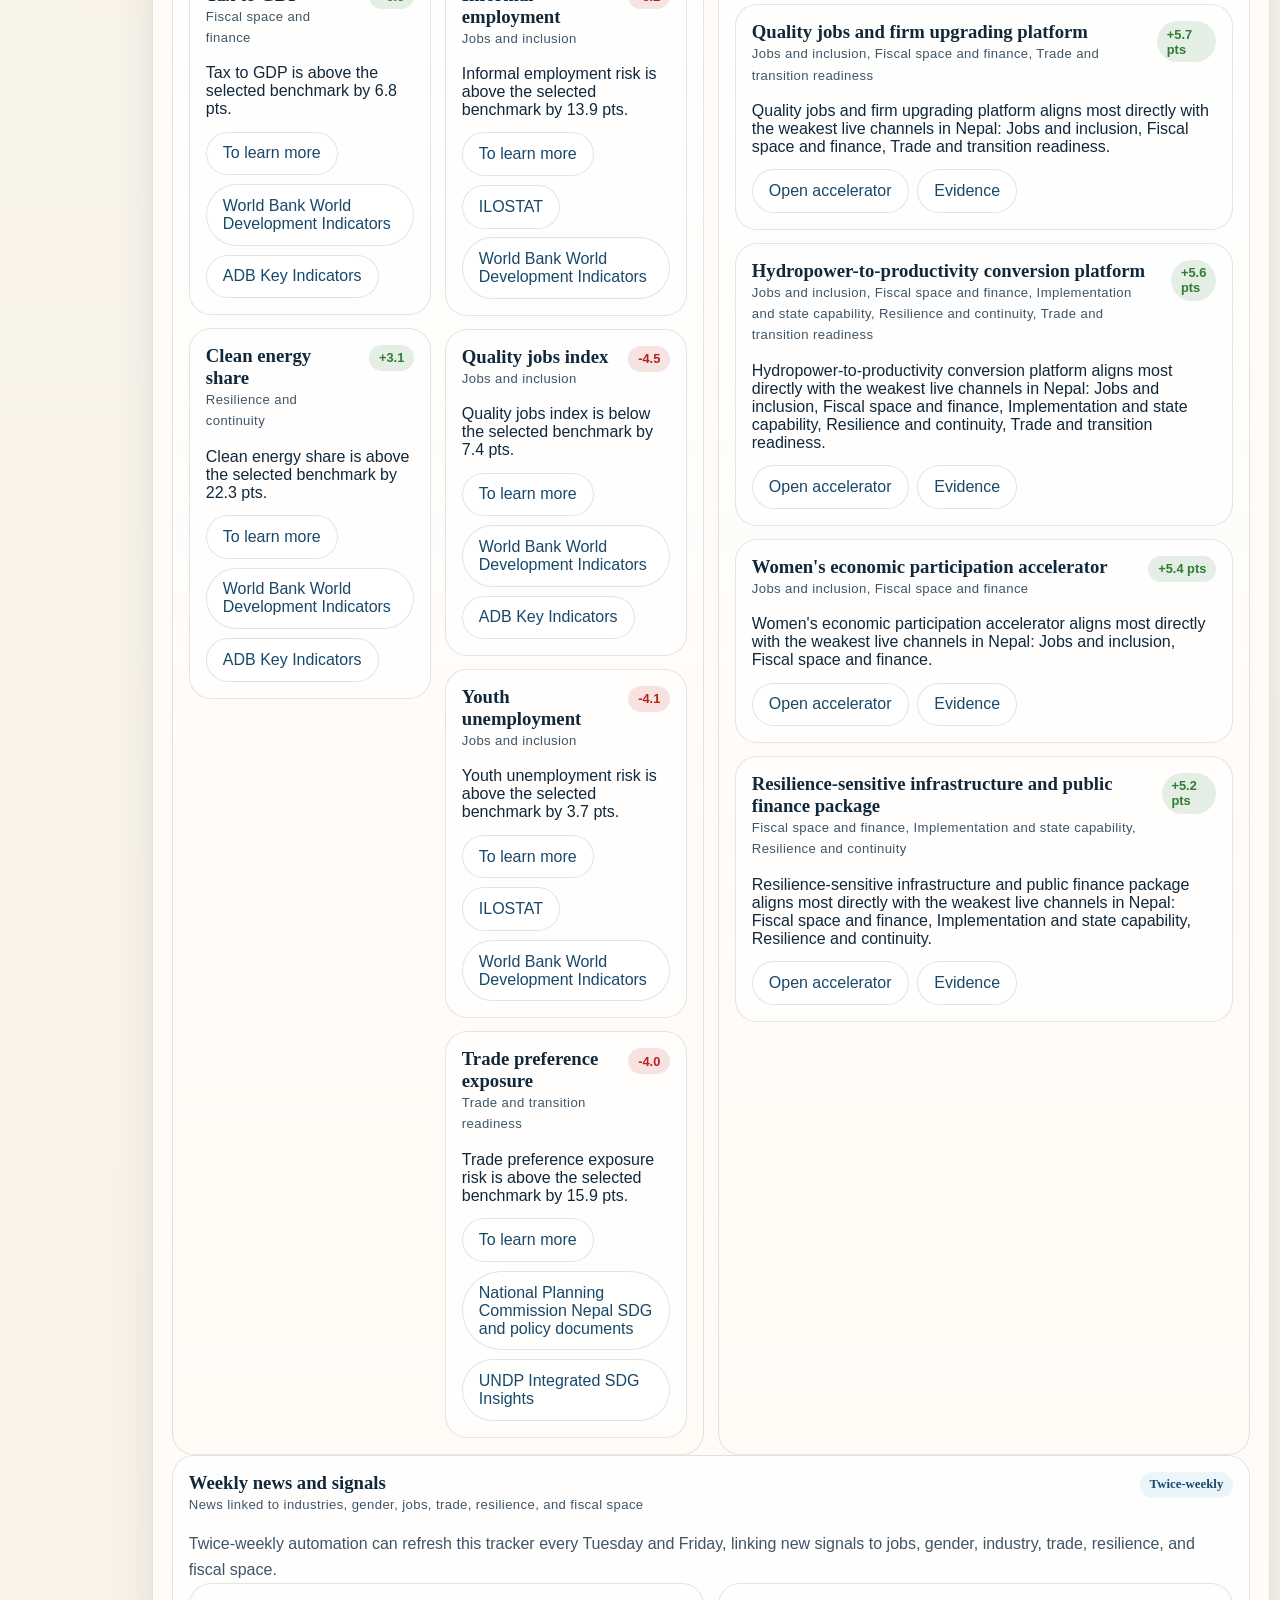
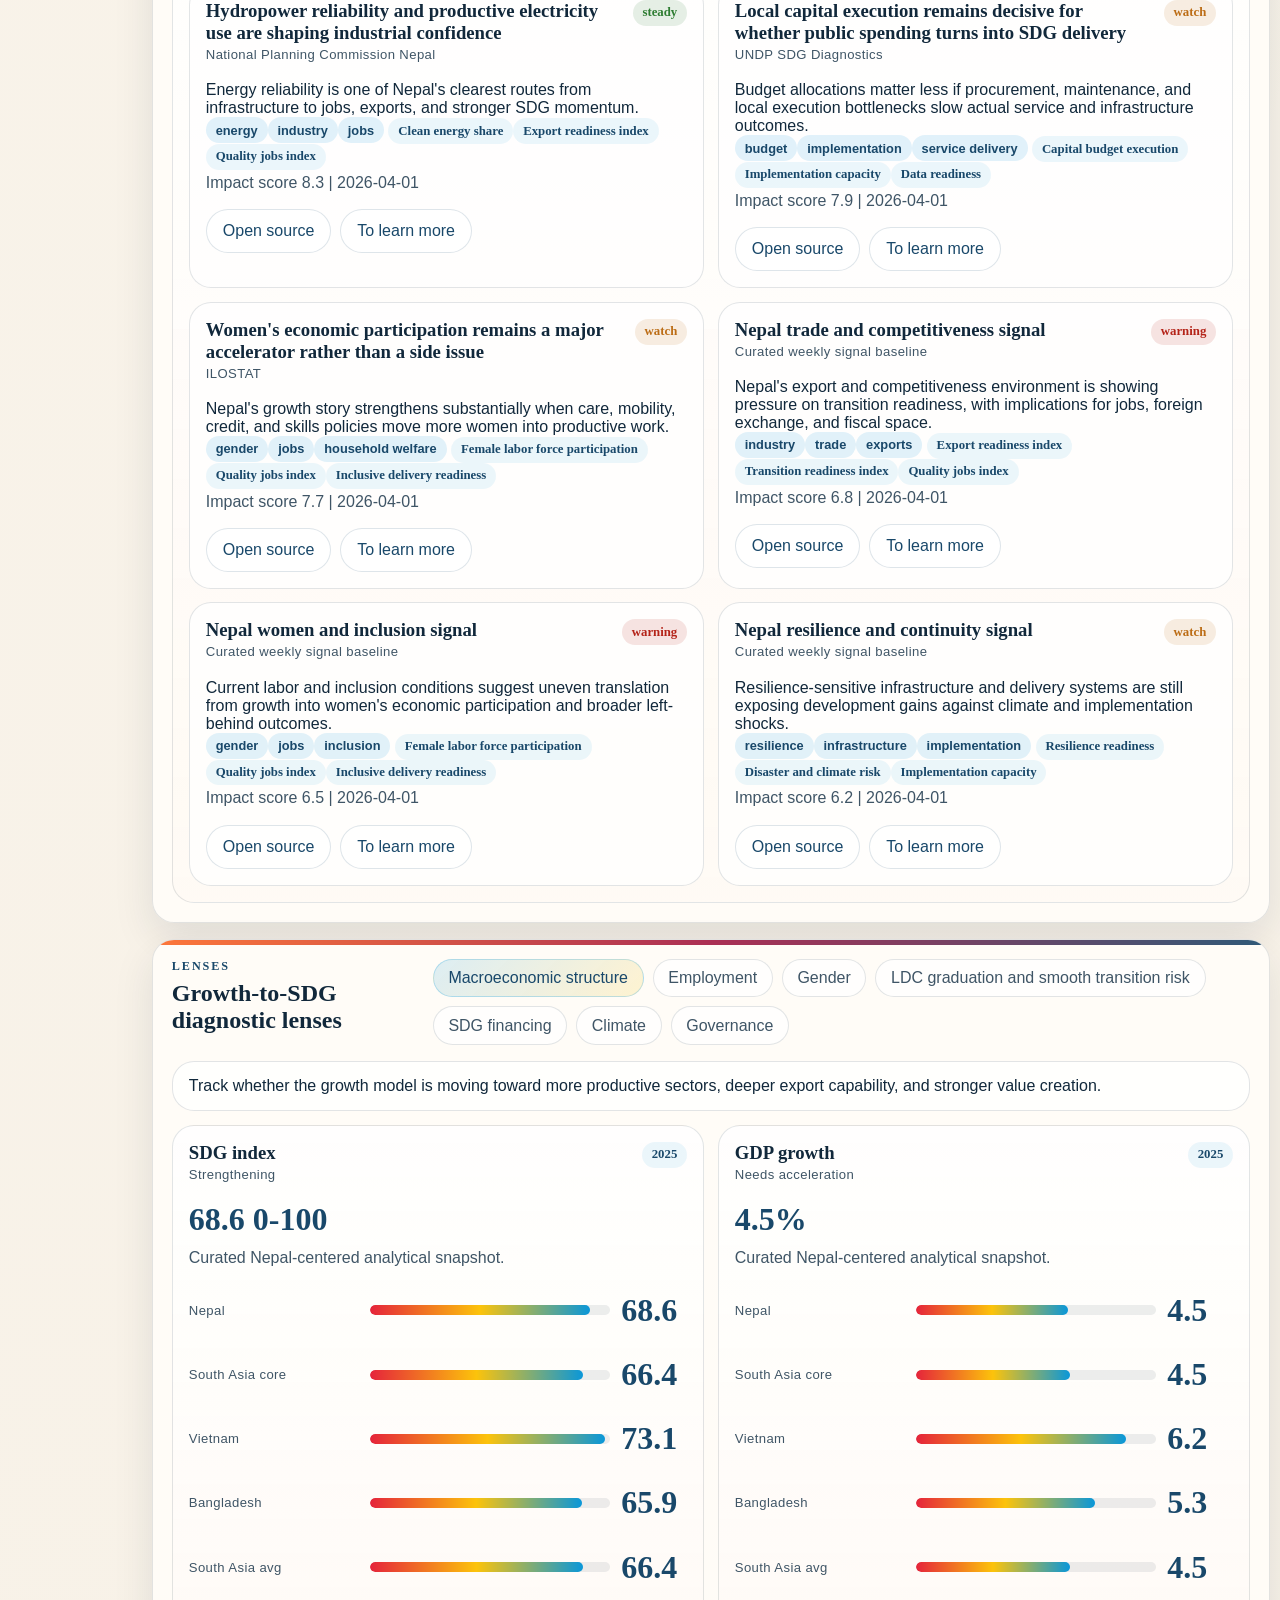
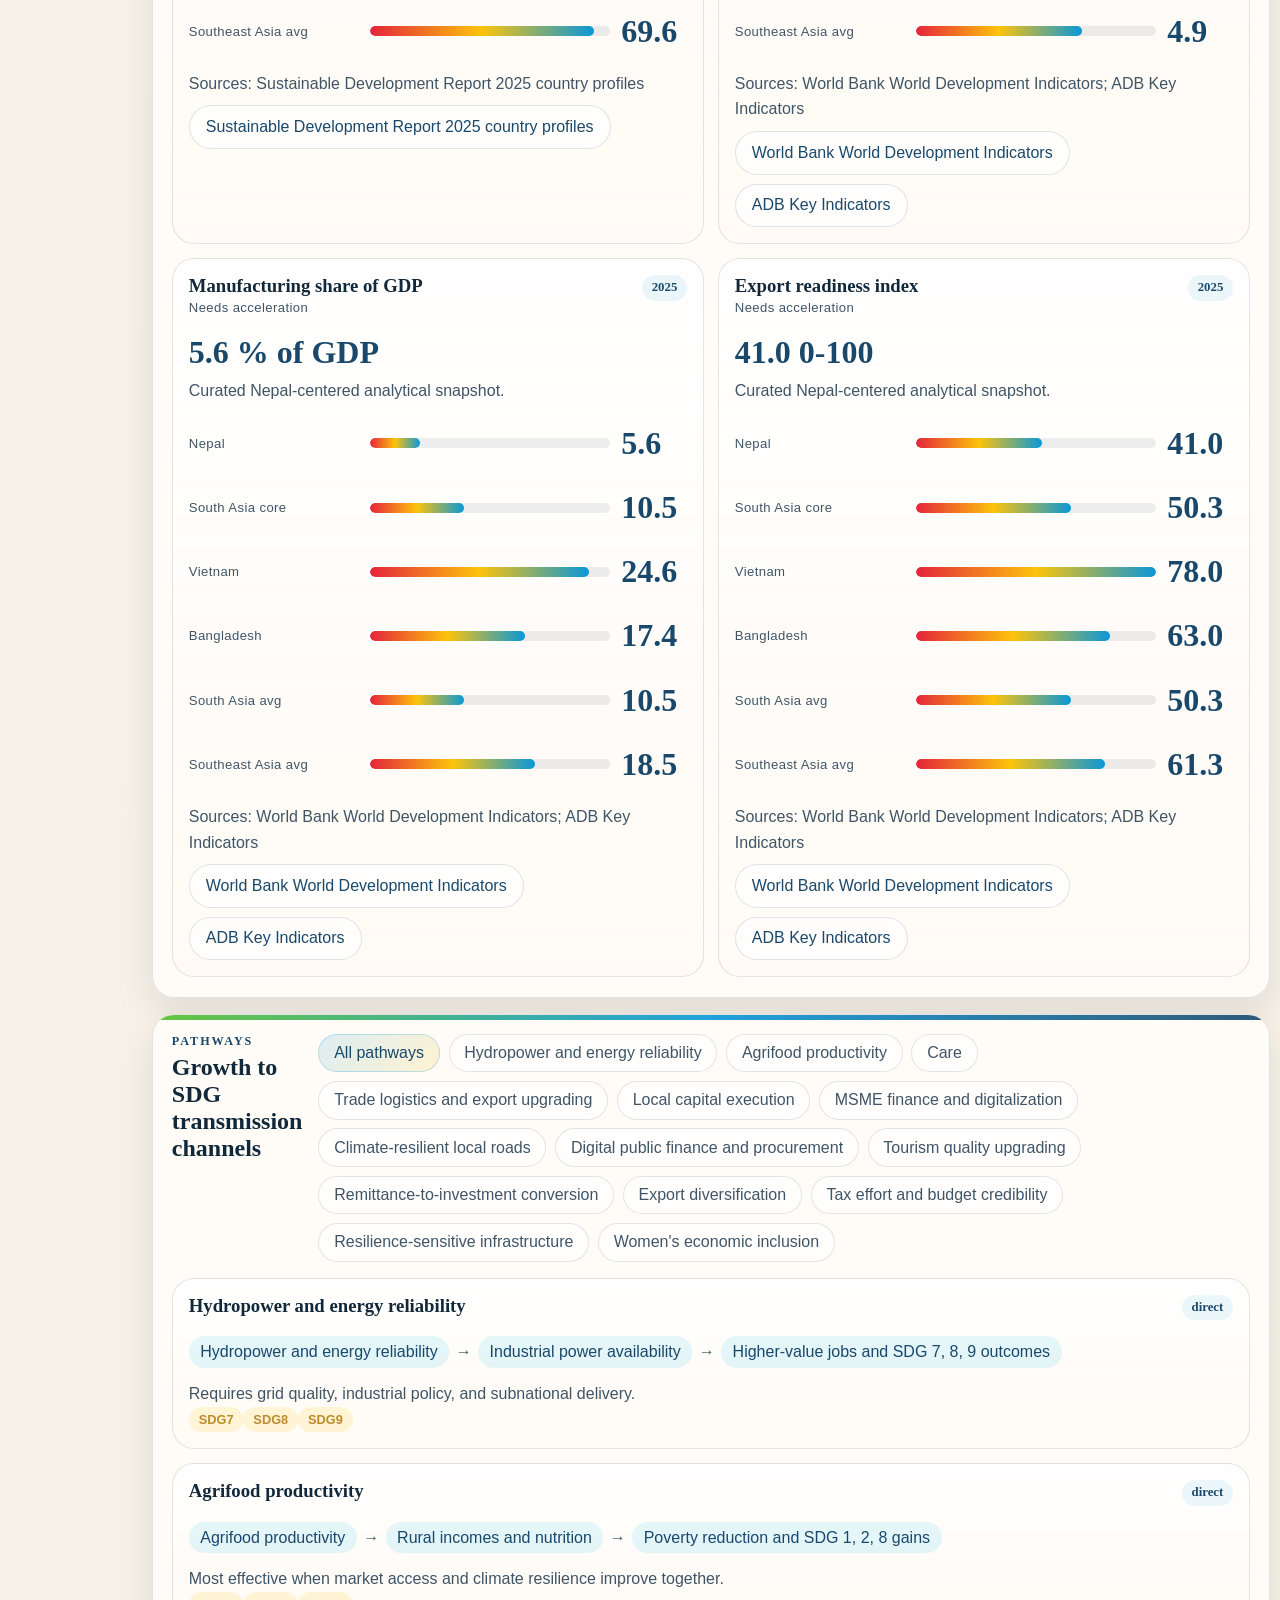
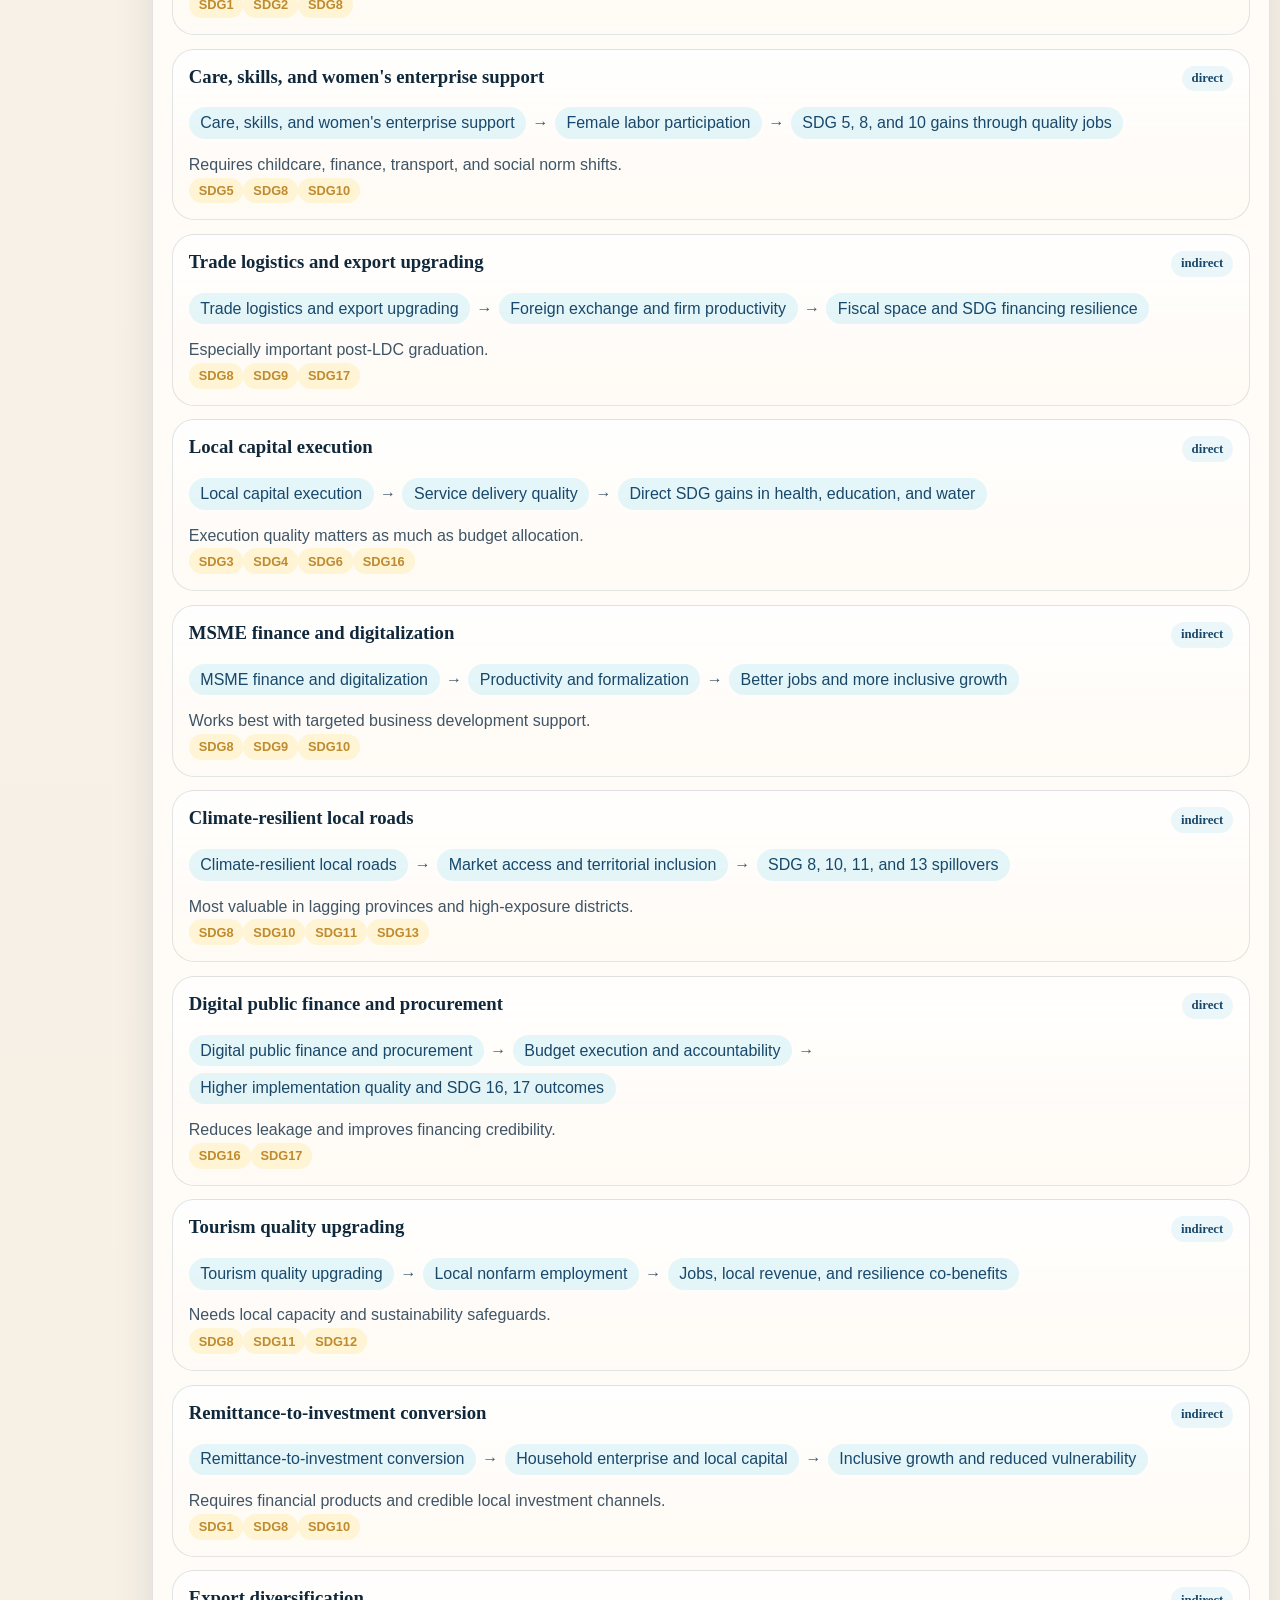
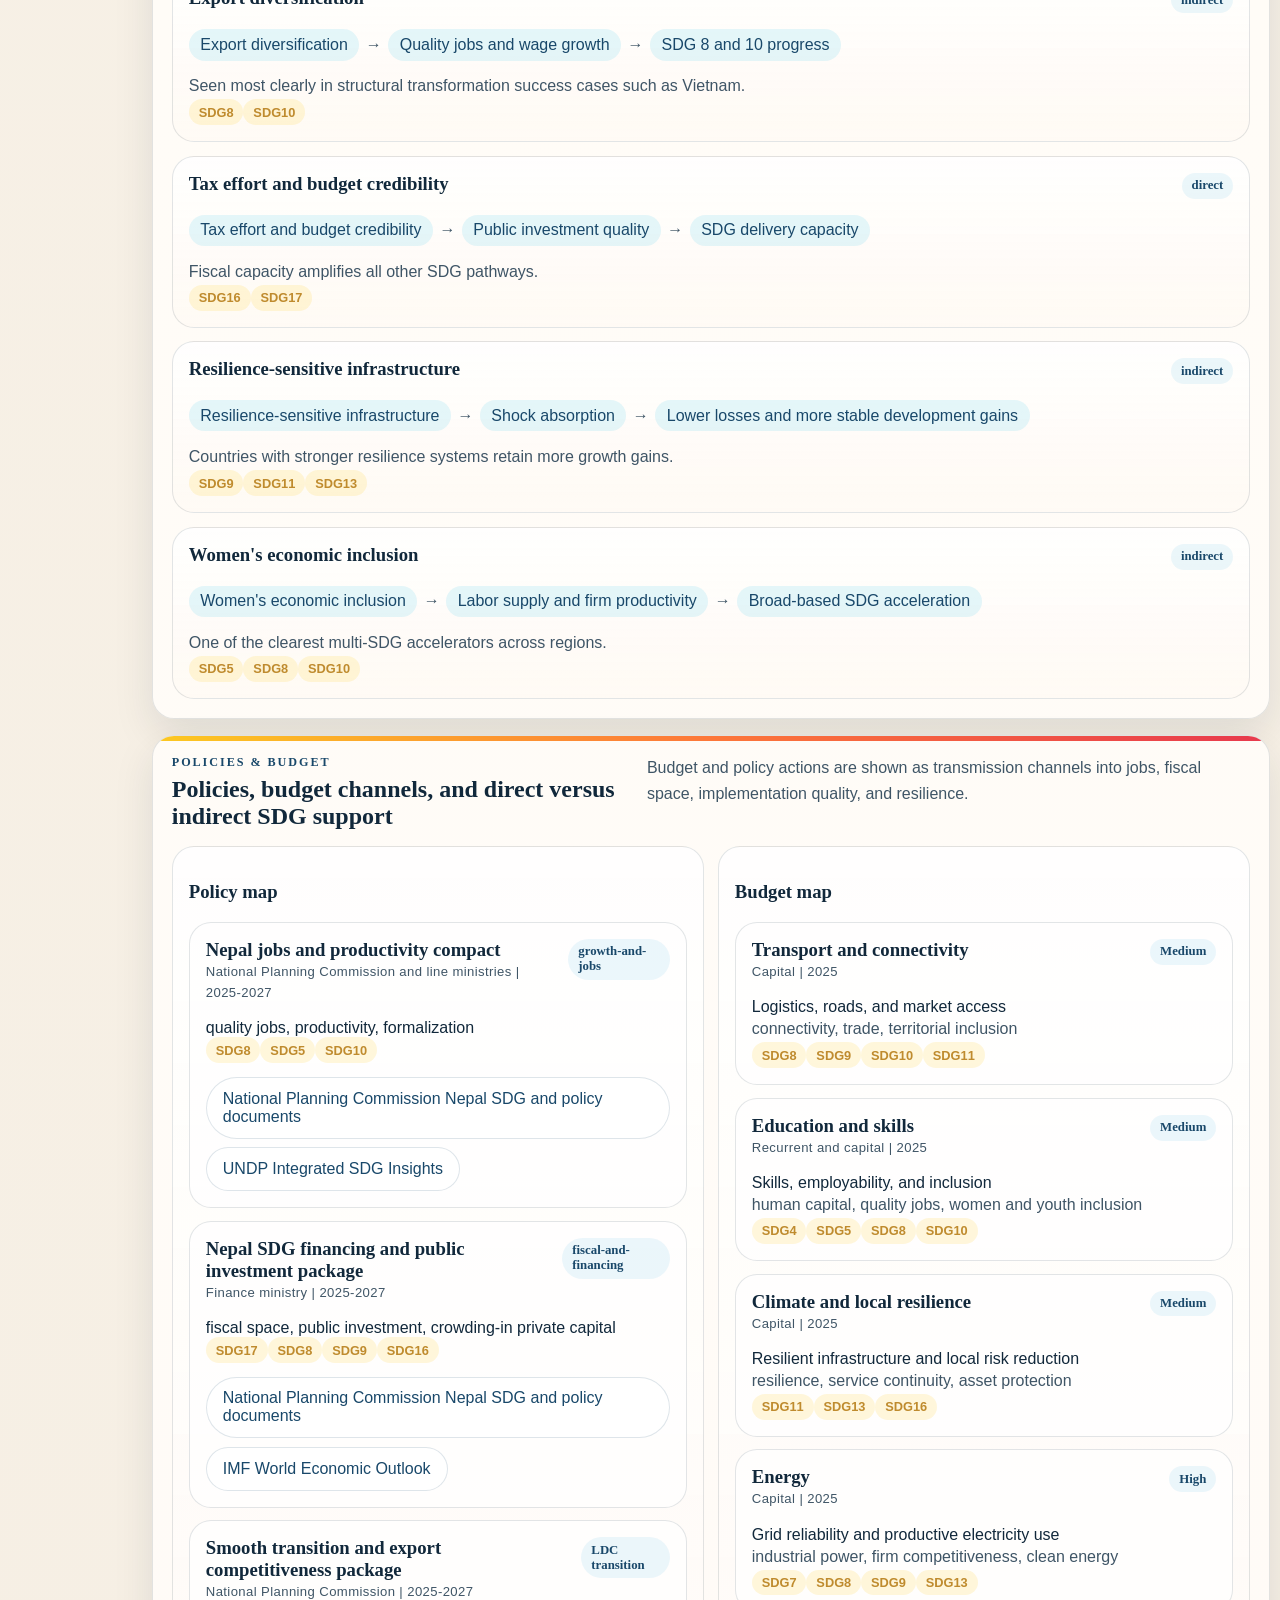
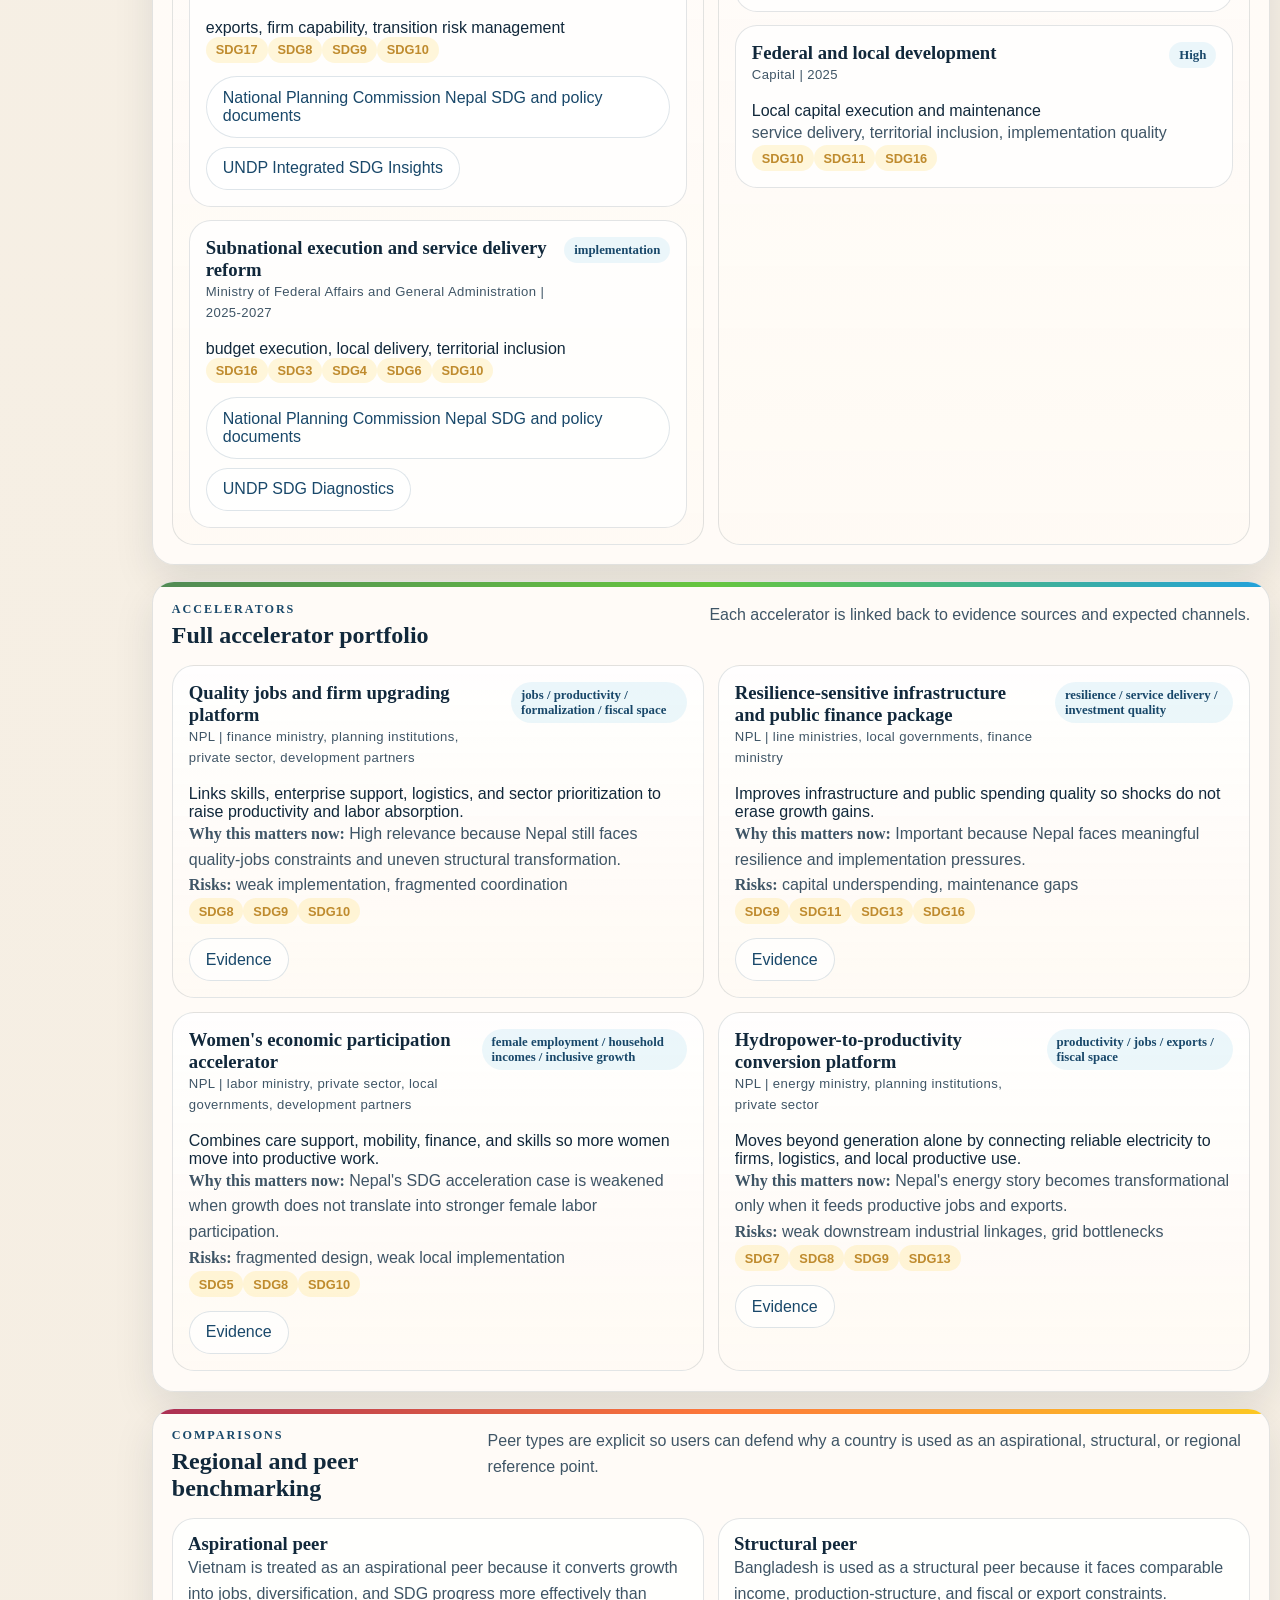
==== commit 57d4cb90: "Refine hero hierarchy and title styling" ====
--- a/app/index.html
+++ b/app/index.html
@@ -33,7 +33,6 @@
           <div class="hero-topline">
             <div>
               <p class="eyebrow">Policy Atlas | Growth, Finance, and SDG Acceleration</p>
-              <p class="gap-statement" id="gapStatement"></p>
             </div>
             <div class="top-actions">
               <a id="topGithubLink" class="button-secondary top-link-github" href="#" target="_blank" rel="noreferrer">View GitHub Repo</a>
@@ -44,6 +43,7 @@
           <div class="hero-main">
             <div class="hero-copy">
               <h1>Economic Growth for SDG Acceleration (Growth4SDGs)</h1>
+              <p class="gap-statement hero-gap" id="gapStatement"></p>
               <p class="hero-description" id="heroDescription"></p>
               <p class="snapshot-stamp" id="snapshotStamp"></p>
 
--- a/app/styles.css
+++ b/app/styles.css
@@ -263,6 +263,12 @@
   color: var(--navy);
 }
 
+.eyebrow {
+  color: var(--red);
+  font-style: italic;
+  font-weight: 800;
+}
+
 .gap-statement,
 .hero-description,
 .snapshot-stamp,
@@ -286,6 +292,13 @@
   max-width: 70ch;
 }
 
+.hero-gap {
+  max-width: 54ch;
+  font-size: 1.03rem;
+  line-height: 1.68;
+  color: var(--ink);
+}
+
 .top-actions {
   display: flex;
   gap: 0.55rem;
@@ -343,19 +356,20 @@
 
 .hero-copy {
   display: grid;
-  gap: 1rem;
+  gap: 0.82rem;
 }
 
 .hero-copy h1 {
   margin: 0;
-  font-size: clamp(2.45rem, 4vw, 4.35rem);
-  line-height: 0.95;
+  max-width: 11.5ch;
+  font-size: clamp(1.9rem, 3vw, 3.05rem);
+  line-height: 0.98;
   color: var(--ink);
 }
 
 .hero-description {
-  font-size: 1.05rem;
-  max-width: 64ch;
+  font-size: 1rem;
+  max-width: 58ch;
 }
 
 .snapshot-stamp {
@@ -1153,7 +1167,7 @@
   }
 
   .hero-copy h1 {
-    font-size: 2.12rem;
+    font-size: 1.72rem;
     line-height: 1;
   }
 
@@ -1173,6 +1187,11 @@
   .indicator-note {
     font-size: 0.98rem;
     line-height: 1.65;
+  }
+
+  .hero-gap {
+    font-size: 1rem;
+    line-height: 1.62;
   }
 
   .button-secondary,
@@ -1267,13 +1286,17 @@
   }
 
   .hero-copy h1 {
-    font-size: 2rem;
+    font-size: 1.58rem;
   }
 
   .hero-description,
   .gap-statement,
   .control-note {
     font-size: 0.96rem;
+  }
+
+  .hero-gap {
+    font-size: 0.97rem;
   }
 
   .hero-wheel-wrap {
@@ -1332,7 +1355,7 @@
   }
 
   .hero-copy h1 {
-    font-size: 1.82rem;
+    font-size: 1.42rem;
     line-height: 1.03;
   }
 
@@ -1349,6 +1372,11 @@
   .explainer-item p {
     font-size: 0.94rem;
     line-height: 1.58;
+  }
+
+  .hero-gap {
+    font-size: 0.95rem;
+    line-height: 1.55;
   }
 
   label span,
@@ -1444,7 +1472,7 @@
   }
 
   .hero-copy h1 {
-    font-size: 1.68rem;
+    font-size: 1.32rem;
   }
 
   .hero-description,
@@ -1461,6 +1489,10 @@
     font-size: 0.91rem;
   }
 
+  .hero-gap {
+    font-size: 0.92rem;
+  }
+
   .hero-wheel-wrap {
     min-height: 156px;
   }
